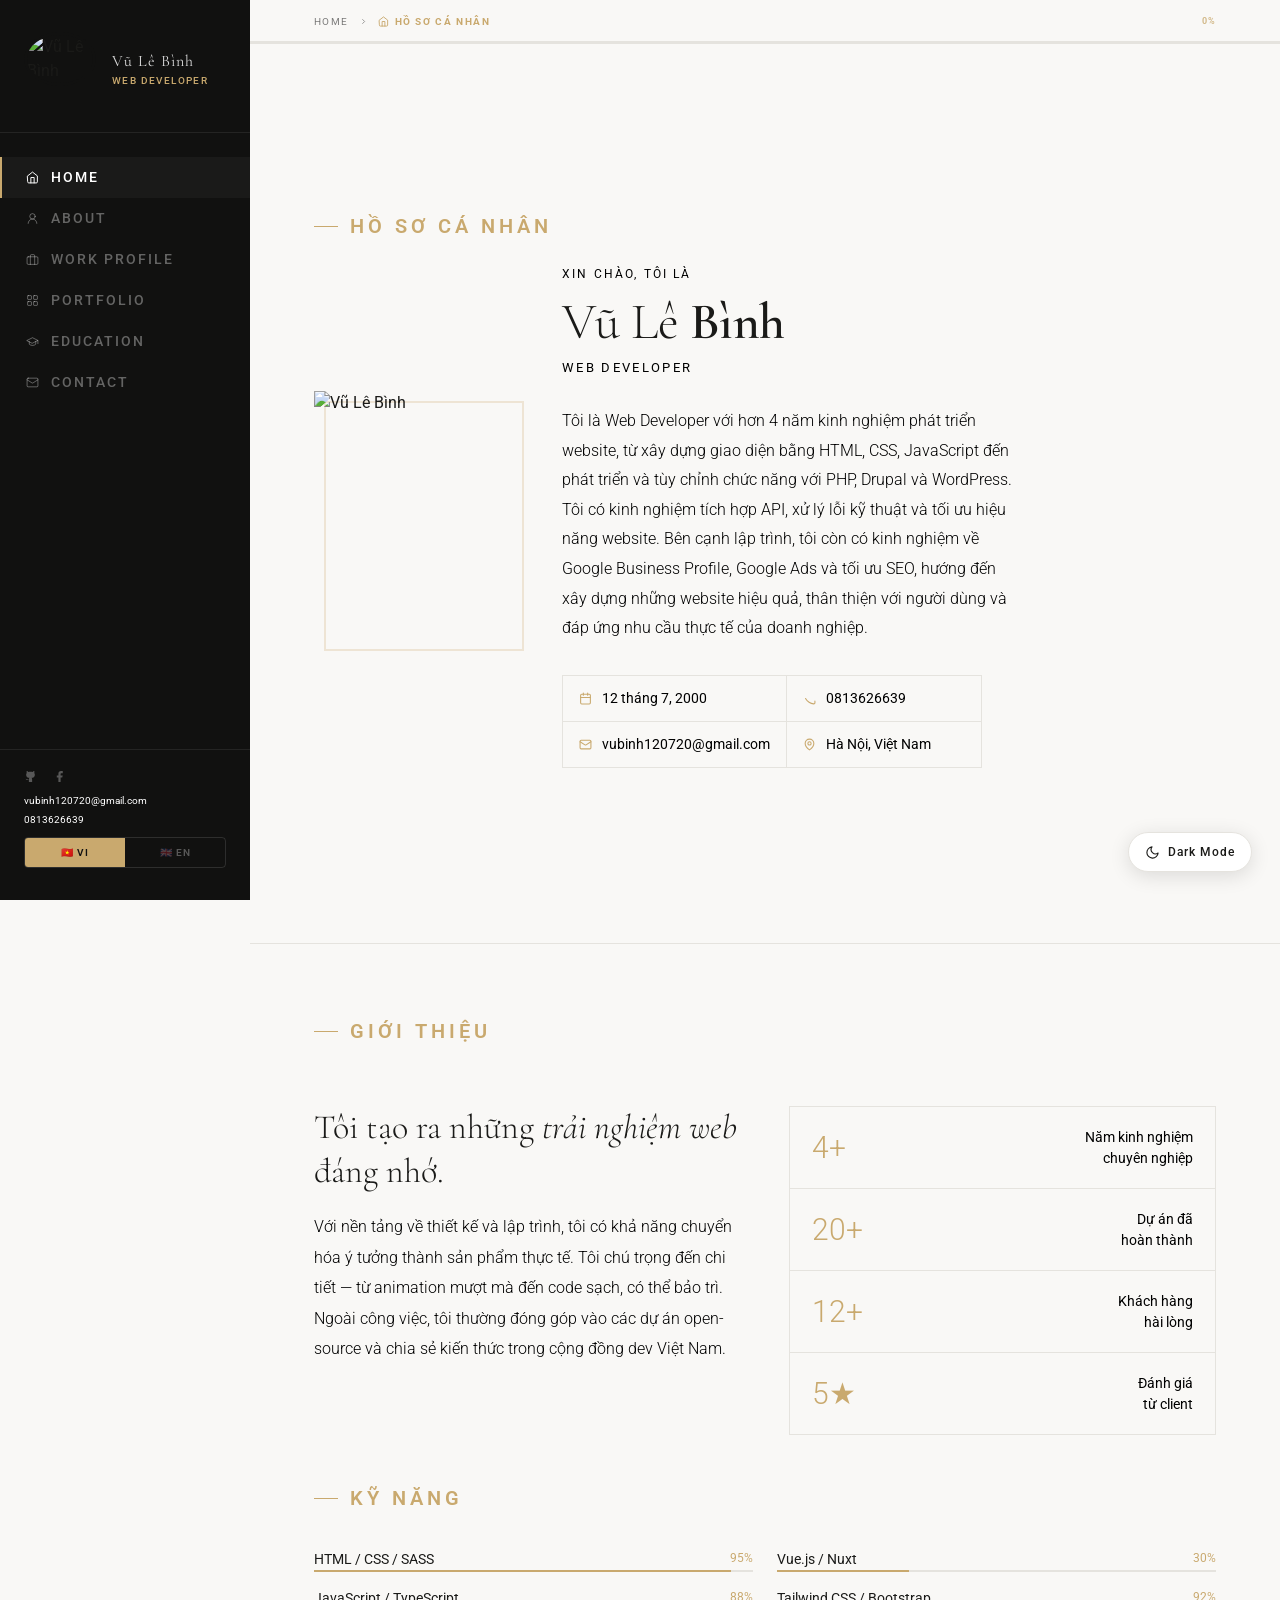
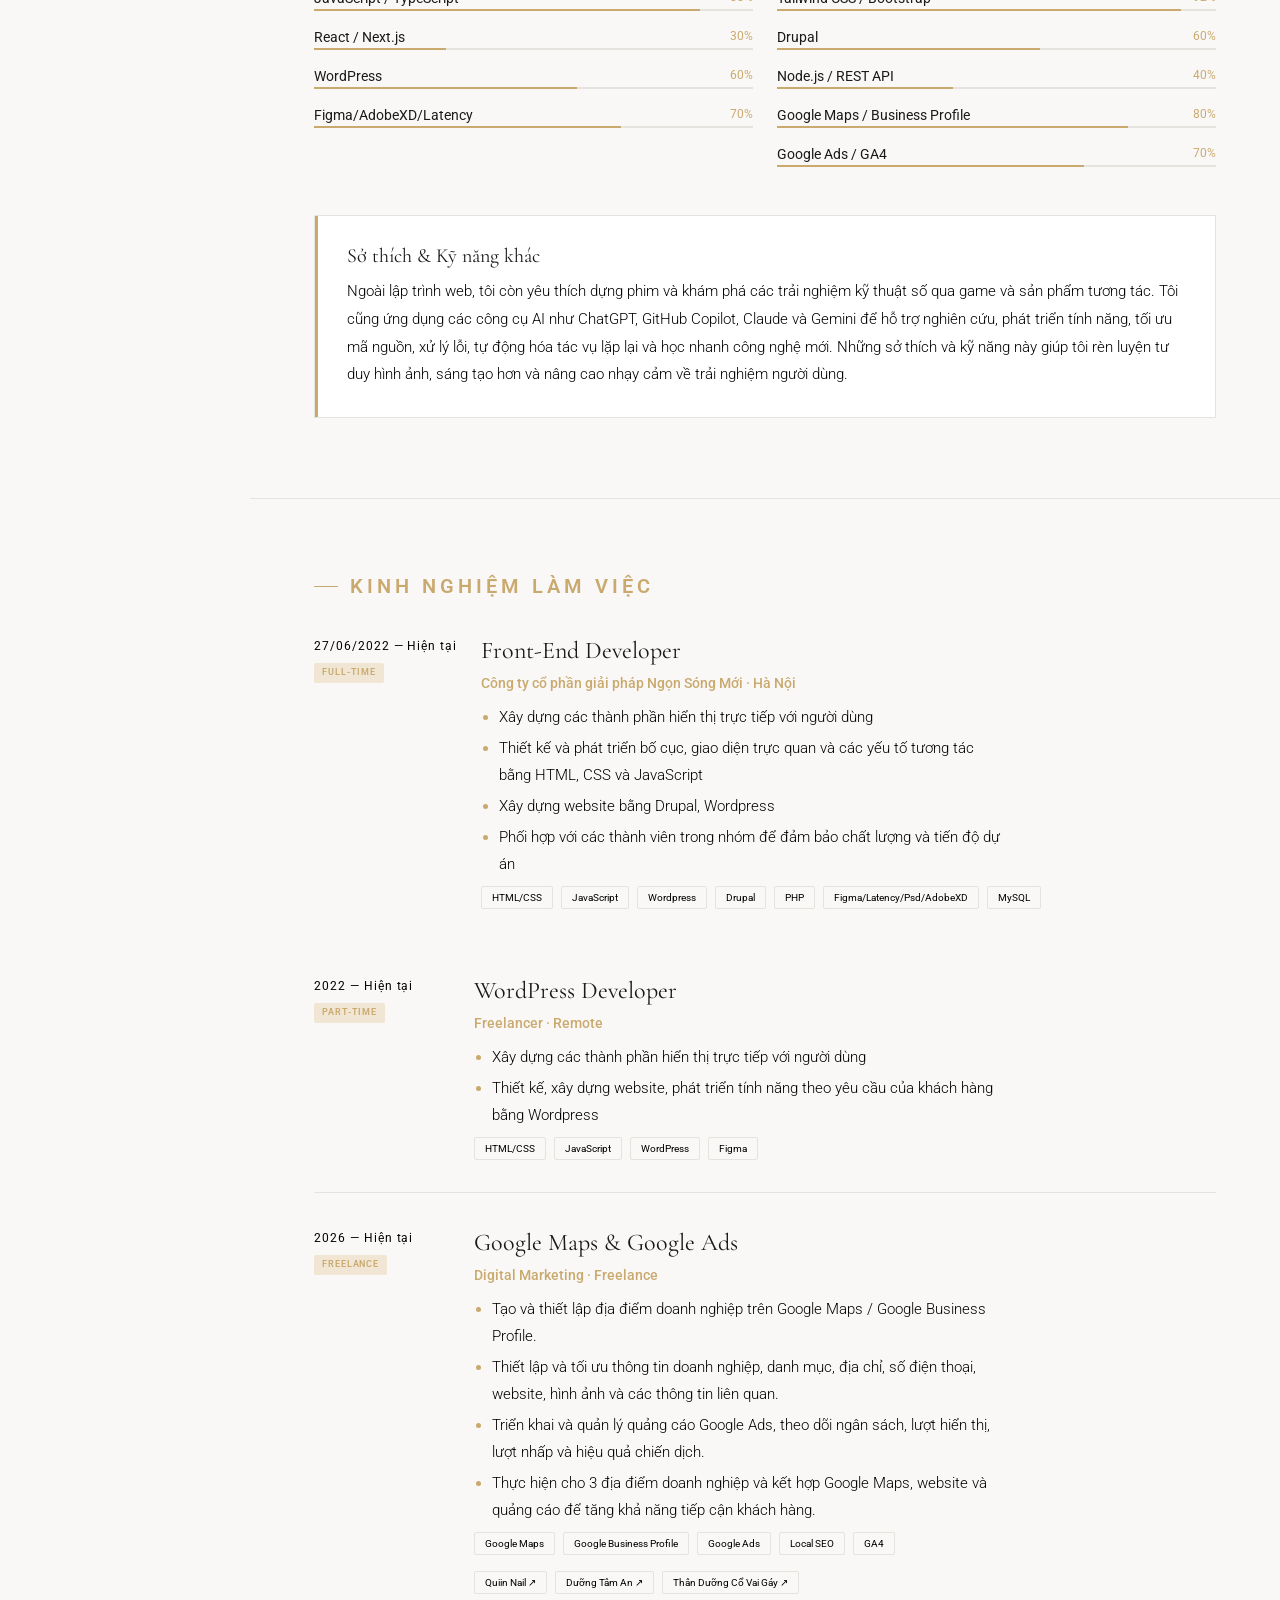
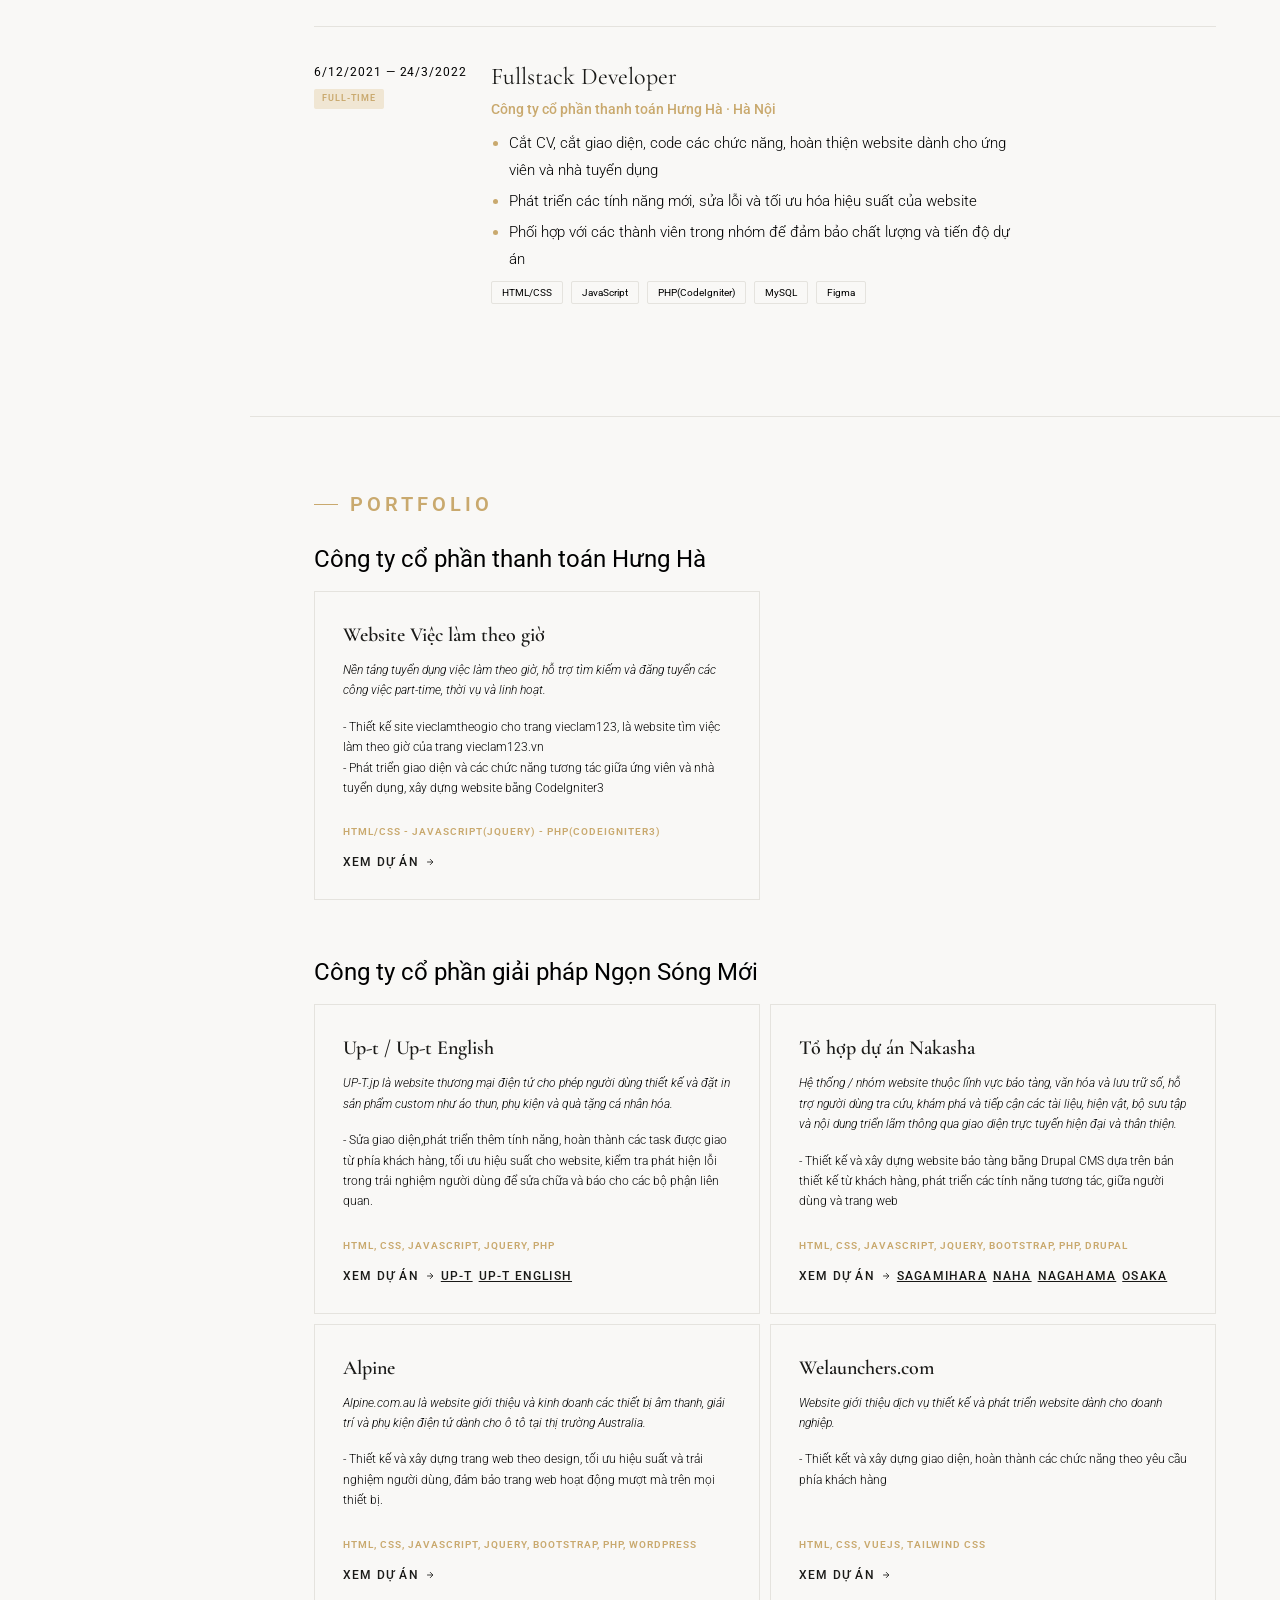
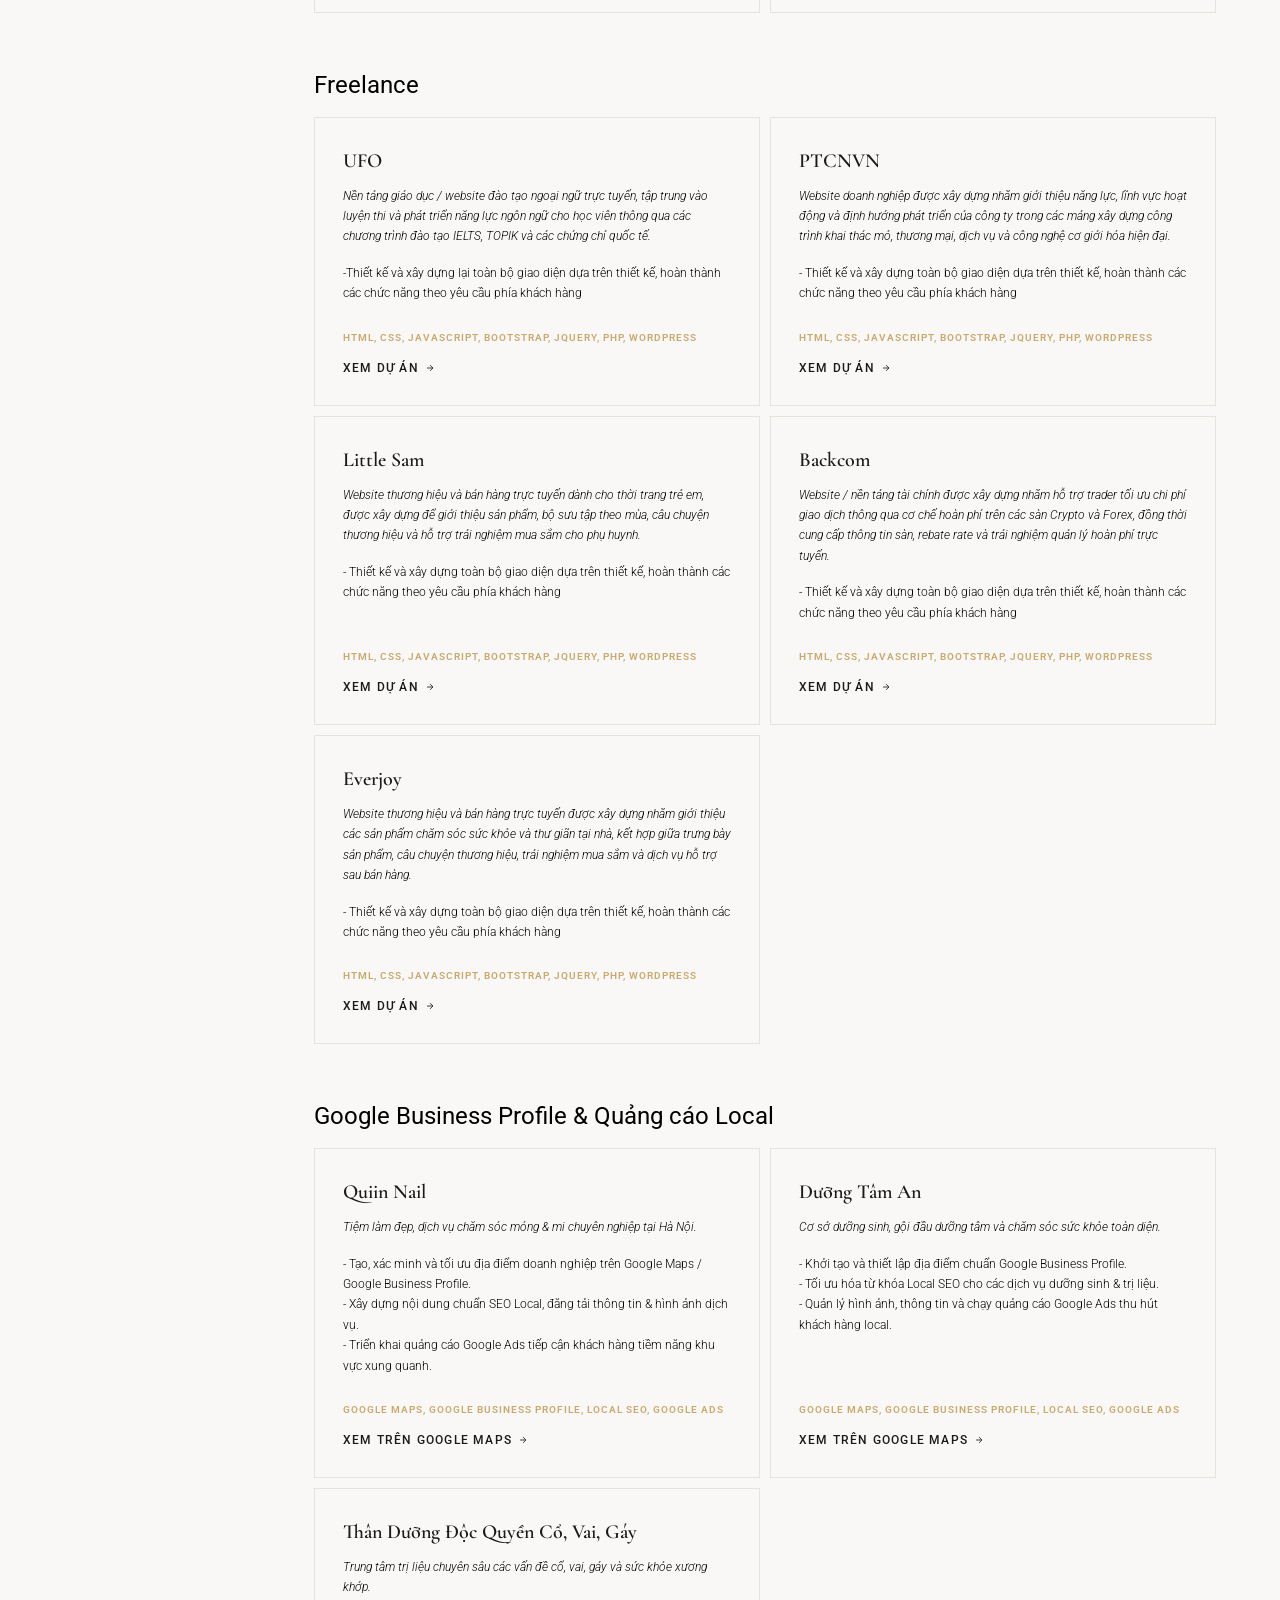
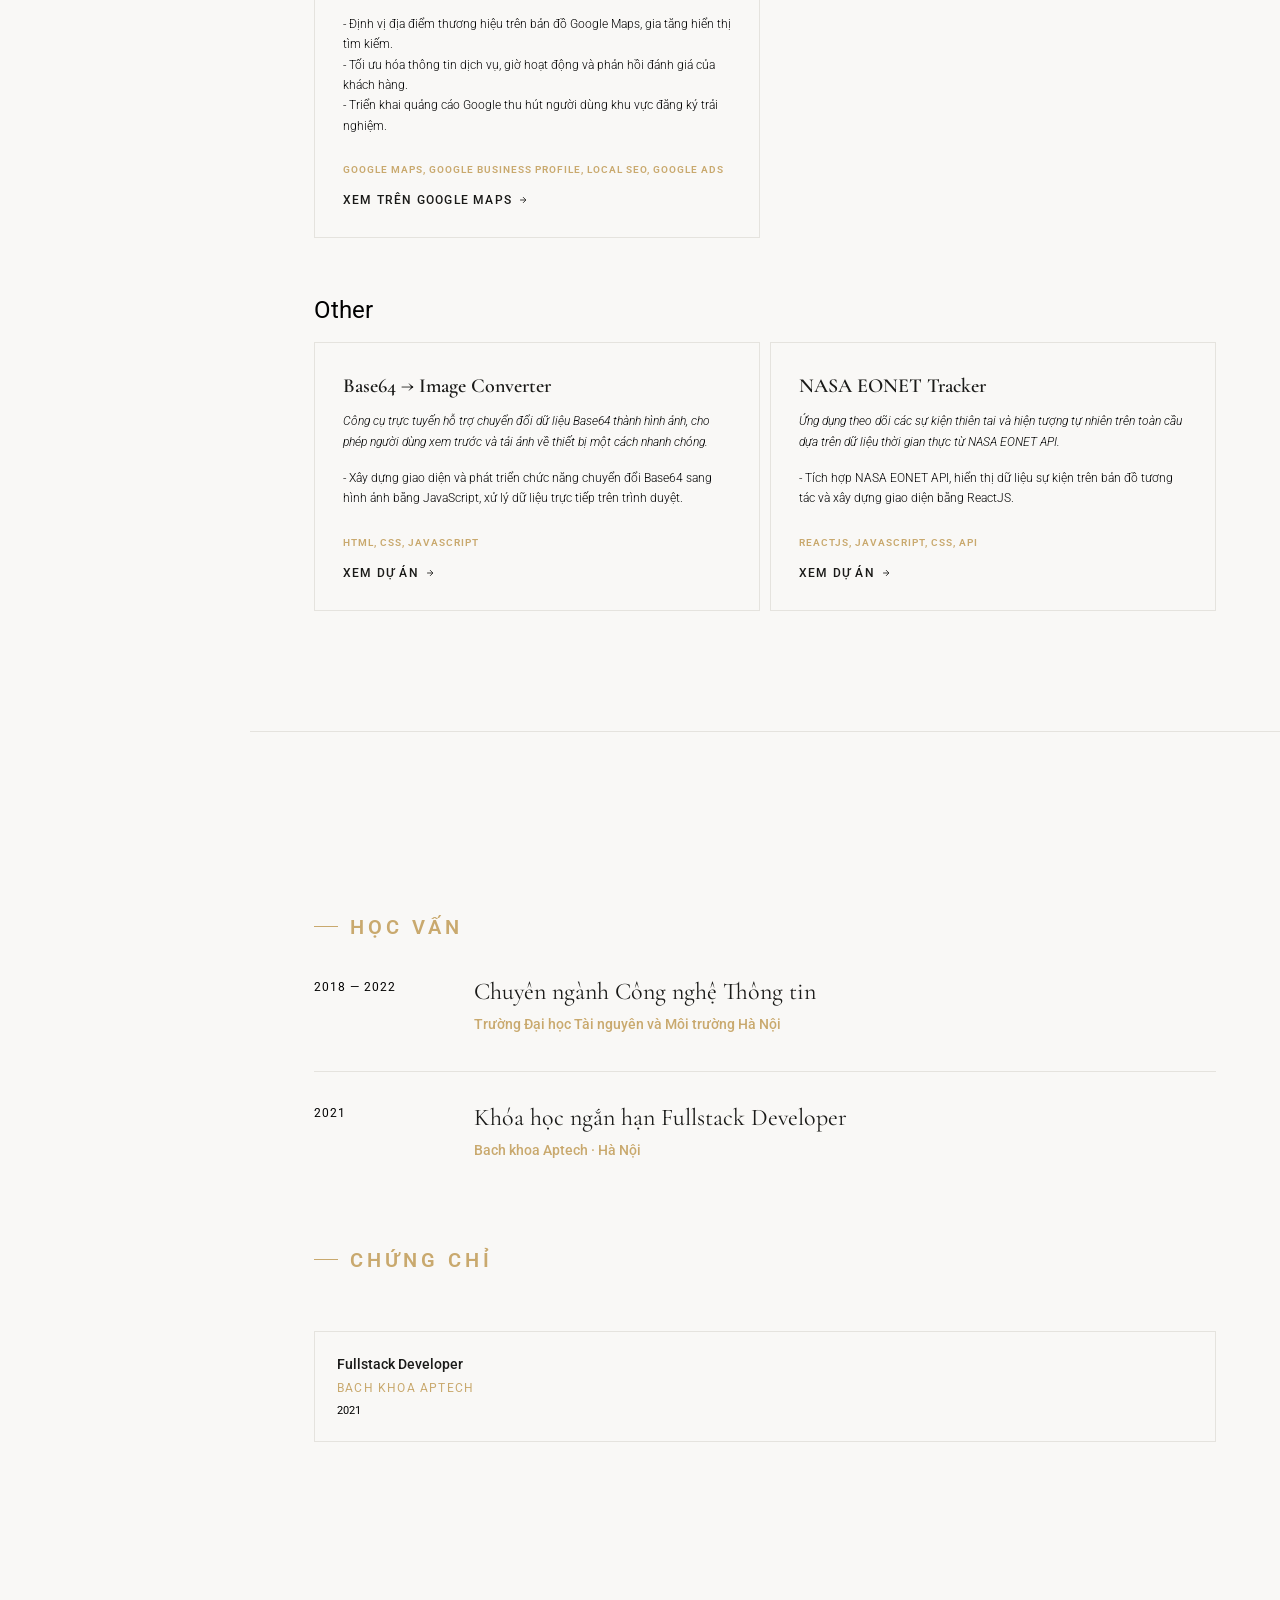
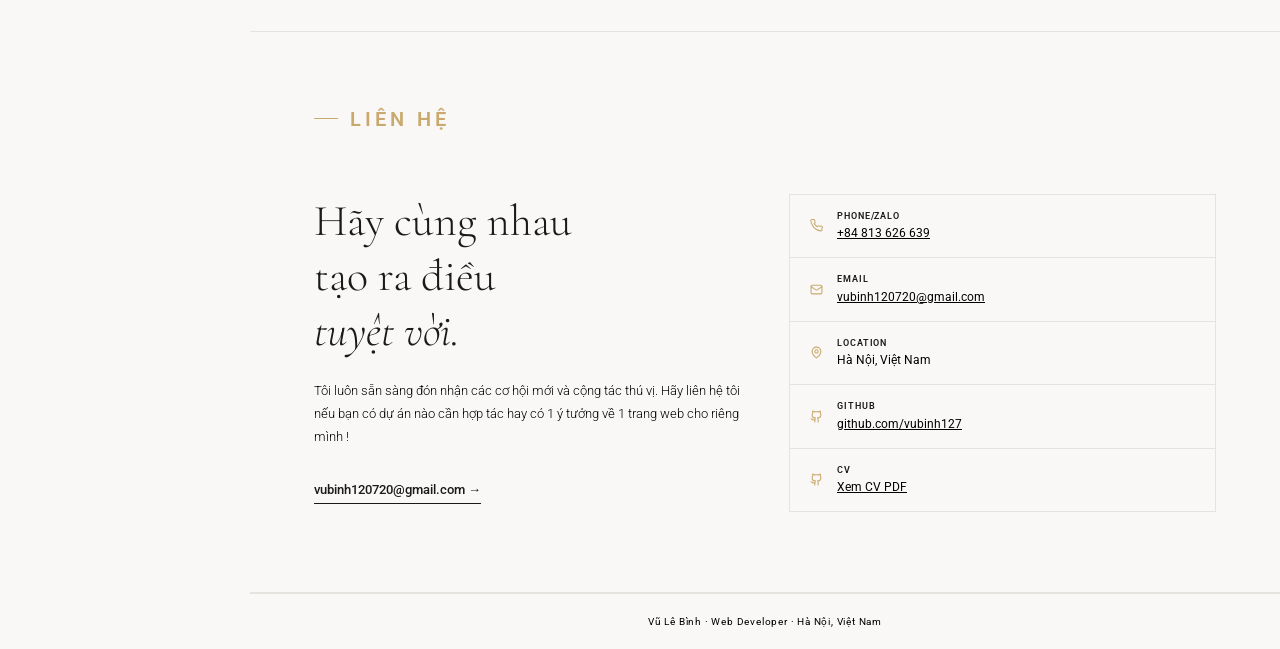
==== index.html @ 434ecaf8 "Update portfolio content and CV" ====
﻿<!DOCTYPE html>
<html lang="vi">

<head>
    <meta charset="UTF-8">
    <meta name="viewport" content="width=device-width, initial-scale=1.0">
    <title>Vũ Lê Bình · Web Developer</title>

    <!-- ── SEO Meta Tags ── -->
    <meta name="description"
        content="I am a Web Developer with over 4 years of experience building beautiful, high-performance, and user-friendly web interfaces. I believe I can bring your designs to life.">
    <meta name="keywords"
        content="Vũ Lê Bình, vubinh127, Web Developer, HTML, CSS, JavaScript, React, CV, Portfolio, SEO Website">
    <meta name="author" content="Vũ Lê Bình">
    <meta name="robots" content="index, follow">
    <link rel="canonical" href="https://vubinh.id.vn/">

    <!-- ── Open Graph (Facebook, Zalo, LinkedIn...) ── -->
    <meta property="og:type" content="website">
    <meta property="og:url" content="https://vubinh.id.vn/">
    <meta property="og:title" content="Vũ Lê Bình · Web Developer">
    <meta property="og:description"
          content="I am a Web Developer with over 4 years of experience in web development, including frontend development, PHP, Drupal, and WordPress. Experienced in API integration, website performance optimization, SEO, and digital marketing.">
    <meta property="og:image" content="https://avatars.githubusercontent.com/vubinh127">
    <meta property="og:image:width" content="800">
    <meta property="og:image:height" content="800">
    <meta property="og:image:alt" content="Vũ Lê Bình – Web Developer">
    <meta property="og:locale" content="vi_VN">
    <meta property="og:site_name" content="Vũ Lê Bình – Web Developer">

    <!-- ── Twitter Card ── -->
    <meta name="twitter:card" content="summary">
    <meta name="twitter:title" content=" Vũ Lê Bình · Web Developer">
    <meta name="twitter:description"
        content="I am a Web developer with over 4 years of experience building beautiful, high-performance, and user-friendly web interfaces. I believe I can bring your designs to life.">
    <meta name="twitter:image" content="https://avatars.githubusercontent.com/vubinh127">
    <meta name="twitter:image:alt" content="Vũ Lê Bình – Web Developer">
    <meta name="twitter:site" content="@vubinh127">

    <!-- Google tag (gtag.js) -->
    <script async src="https://www.googletagmanager.com/gtag/js?id=G-Q7Q3TVV1NP"></script>
    <script>
        window.dataLayer = window.dataLayer || [];
        function gtag() { dataLayer.push(arguments); }
        gtag('js', new Date());

        gtag('config', 'G-Q7Q3TVV1NP');
    </script>

    <!-- ── JSON-LD Structured Data (Google Search Name + Logo) ── -->
    <script type="application/ld+json">
    {
      "@context": "https://schema.org",
      "@type": "WebSite",
      "name": "Vũ Lê Bình",
      "alternateName": "Vũ Lê Bình – Web Developer",
      "url": "https://vubinh.id.vn/",
      "description": "Portfolio cá nhân của Vũ Lê Bình – Web Developer với 4+ năm kinh nghiệm.",
      "publisher": {
        "@type": "Person",
        "name": "Vũ Lê Bình",
        "url": "https://vubinh.id.vn/",
        "image": {
          "@type": "ImageObject",
          "url": "https://avatars.githubusercontent.com/vubinh127",
          "width": 400,
          "height": 400
        },
        "sameAs": [
          "https://github.com/vubinh127",
          "https://www.linkedin.com/in/vubinh127"
        ],
        "jobTitle": "Web Developer",
        "knowsAbout": ["HTML", "CSS", "JavaScript", "React", "Vue.js", "Web Development"]
      },
      "image": {
        "@type": "ImageObject",
        "url": "https://avatars.githubusercontent.com/vubinh127",
        "width": 400,
        "height": 400
      }
    }
    </script>

    <!-- ── Favicon (Google yêu cầu ≥48×48) ── -->
    <link rel="icon" type="image/png" sizes="96x96" href="https://avatars.githubusercontent.com/vubinh127">
    <link rel="icon" type="image/png" sizes="48x48" href="https://avatars.githubusercontent.com/vubinh127">
    <link rel="icon" type="image/png" sizes="32x32" href="https://avatars.githubusercontent.com/vubinh127">
    <link rel="icon" type="image/png" sizes="16x16" href="https://avatars.githubusercontent.com/vubinh127">
    <link rel="apple-touch-icon" sizes="180x180" href="https://avatars.githubusercontent.com/vubinh127">
    <link rel="shortcut icon" href="https://avatars.githubusercontent.com/vubinh127">
    <meta name="application-name" content="Vũ Lê Bình">


    <link rel="preconnect" href="https://fonts.googleapis.com">
    <link rel="preconnect" href="https://fonts.gstatic.com" crossorigin>
    <link
        href="https://fonts.googleapis.com/css2?family=Cormorant+Garamond:ital,wght@0,300;0,400;0,600;1,300&family=Roboto:wght@300;400;500&display=swap"
        rel="stylesheet">
    <!-- Bootstrap 5 -->
    <link href="https://cdnjs.cloudflare.com/ajax/libs/bootstrap/5.3.3/css/bootstrap.min.css" rel="stylesheet">
    <script src="https://cdnjs.cloudflare.com/ajax/libs/html2pdf.js/0.10.1/html2pdf.bundle.min.js"></script>
    <script src="https://cdnjs.cloudflare.com/ajax/libs/jquery/3.7.1/jquery.min.js"></script>

    <style>
        :root {
            --bg: #f9f8f6;
            --sidebar-bg: #111110;
            --sidebar-w: 250px;
            --text: #1a1a18;
            --black: #000;
            --accent: #c9a96e;
            --accent-light: #f0e6d3;
            --border: #e5e3de;
            --white: #ffffff;
        }

        body.dark {
            --bg: #151514;
            --sidebar-bg: #0a0a09;
            --text: #e8e6e1;
            --black: #c8c5be;
            --accent: #d4b07a;
            --accent-light: #272318;
            --border: #2c2b29;
            --white: #1e1d1b;
        }

        html {
            scroll-behavior: smooth;
            overflow-x: clip;
        }

        body {
            font-family: 'Roboto', sans-serif;
            background: var(--bg);
            color: var(--text);
            overflow-x: clip;
        }

        * {
            box-sizing: border-box;
        }

        /* ── SIDEBAR ── */
        .sidebar {
            position: fixed;
            top: 0;
            left: 0;
            width: var(--sidebar-w);
            height: 100vh;
            background: var(--sidebar-bg);
            display: flex;
            flex-direction: column;
            padding: 32px 0;
            z-index: 100;
            overflow-y: auto;
        }

        .sidebar-avatar {
            padding: 0 24px 28px;
            border-bottom: 1px solid rgba(255, 255, 255, 0.08);
        }

        .sidebar nav {
            display: flex;
            flex-direction: column;
            flex-grow: 1;
        }

        .avatar-ring {
            width: 72px;
            height: 72px;
            flex-shrink: 0;
        }

        .avatar-ring img {
            width: 100%;
            height: 100%;
            border-radius: 50%;
            object-fit: cover;
            border: 3px solid var(--sidebar-bg);
        }

        .sidebar-name {
            font-family: 'Cormorant Garamond', serif;
            font-size: 16px;
            color: rgba(255, 255, 255, 0.85);
            letter-spacing: 0.06em;
        }

        .sidebar-role {
            font-size: 10px;
            color: var(--accent);
            letter-spacing: 0.14em;
            text-transform: uppercase;
            font-weight: 500;
        }

        nav {
            flex: 1;
            padding: 24px 0;
        }

        nav a {
            display: flex;
            align-items: center;
            gap: 12px;
            padding: 10px 24px;
            text-decoration: none;
            font-size: 11px;
            letter-spacing: 0.14em;
            text-transform: uppercase;
            color: rgba(255, 255, 255, 0.35);
            font-weight: 500;
            transition: all 0.2s;
            border-left: 2px solid transparent;
            font-size: 14px;
        }

        nav a:hover,
        nav a.active {
            color: #fff;
            border-left-color: var(--accent);
            background: rgba(255, 255, 255, 0.04);
        }

        nav a svg {
            width: 13px;
            height: 13px;
            flex-shrink: 0;
        }

        .sidebar-footer {
            padding: 20px 24px 0;
            border-top: 1px solid rgba(255, 255, 255, 0.08);
        }

        .social-row a {
            color: rgba(255, 255, 255, 0.3);
            transition: color 0.2s;
            text-decoration: none;
        }

        .social-row a:hover {
            color: var(--accent);
        }

        .social-row svg {
            width: 13px;
            height: 13px;
            display: block;
        }

        .sidebar-contact {
            font-size: 10px;
            color: white;
            line-height: 1.9;
        }

        .sidebar-contact a {
            color: white;
        }

        .btn-lang {
            display: flex;
            border: 1px solid rgba(255, 255, 255, 0.12);
            border-radius: 4px;
            overflow: hidden;
        }

        .btn-lang span {
            flex: 1;
            text-align: center;
            padding: 7px 0;
            cursor: pointer;
            font-size: 10px;
            font-weight: 600;
            letter-spacing: 0.1em;
            text-transform: uppercase;
            color: rgba(255, 255, 255, 0.3);
            transition: all 0.2s;
            user-select: none;
        }

        .btn-lang span.lang-active {
            background: var(--accent);
            color: #111;
        }

        .btn-lang span:not(.lang-active):hover {
            background: rgba(255, 255, 255, 0.06);
            color: rgba(255, 255, 255, 0.7);
        }

        /* ── MAIN ── */
        .main {
            margin-left: var(--sidebar-w);
            min-height: 100vh;
        }

        .breadcrumb-bar {
            position: sticky;
            top: 0;
            background: rgba(249, 248, 246, 0.92);
            backdrop-filter: blur(14px);
            -webkit-backdrop-filter: blur(14px);
            border-bottom: 1px solid var(--border);
            padding: 0 64px;
            display: flex;
            align-items: center;
            justify-content: space-between;
            gap: 12px;
            z-index: 10;
            height: 44px;
        }

        body.dark .breadcrumb-bar {
            background: rgba(21, 21, 20, 0.92);
        }

        .breadcrumb-left {
            display: flex;
            align-items: center;
            gap: 10px;
            font-size: 10px;
            letter-spacing: 0.14em;
            text-transform: uppercase;
            color: var(--black);
        }

        .breadcrumb-left svg {
            width: 9px;
            height: 9px;
            opacity: 0.5;
        }

        .breadcrumb-left .bc-home {
            opacity: 0.5;
        }

        .breadcrumb-left .bc-current {
            color: var(--accent);
            font-weight: 700;
            letter-spacing: 0.16em;
            display: flex;
            align-items: center;
            gap: 6px;
        }

        .breadcrumb-left .bc-current svg {
            width: 11px;
            height: 11px;
            opacity: 1;
            color: var(--accent);
        }

        /* Scroll progress bar */
        .bc-progress-wrap {
            position: absolute;
            bottom: 0;
            left: 0;
            width: 100%;
            height: 2px;
            background: var(--border);
        }

        .bc-progress-fill {
            height: 100%;
            width: 0%;
            background: var(--accent);
            transition: width 0.1s linear;
        }

        /* Scroll percent badge */
        .bc-scroll-pct {
            font-size: 9px;
            letter-spacing: 0.1em;
            color: var(--accent);
            font-weight: 700;
            opacity: 0.8;
            min-width: 30px;
            text-align: right;
        }

        section {
            padding: 72px 64px 80px;
            border-bottom: 1px solid var(--border);
            min-height: 100vh;
            display: flex;
            flex-direction: column;
            justify-content: center;
        }

        section:last-child {
            border-bottom: none;
        }

        .section-label {
            font-size: 20px;
            letter-spacing: 0.2em;
            text-transform: uppercase;
            color: var(--accent);
            font-weight: 600;
            margin-bottom: 8px;
            display: flex;
            align-items: center;
            gap: 12px;
        }

        .section-label::before {
            content: '';
            width: 24px;
            height: 1px;
            background: var(--accent);
        }

        /* ── HOME — avatar LEFT ── */
        .home-avatar-frame {
            width: 200px;
            height: 250px;
            position: relative;
            flex-shrink: 0;
        }

        .home-avatar-frame::after {
            content: '';
            position: absolute;
            bottom: -10px;
            right: -10px;
            width: 100%;
            height: 100%;
            border: 2px solid var(--accent);
            opacity: 0.25;
            pointer-events: none;
        }

        .home-avatar-frame img {
            width: 100%;
            height: 100%;
            object-fit: cover;
            display: block;
            position: relative;
            z-index: 1;
        }

        #home .greeting {
            font-size: 12px;
            letter-spacing: 0.18em;
            text-transform: uppercase;
            color: var(--black);
            margin-bottom: 14px;
        }

        #home .name {
            font-family: 'Cormorant Garamond', serif;
            font-size: clamp(40px, 4vw, 66px);
            font-weight: 300;
            line-height: 1.0;
            letter-spacing: -0.01em;
            color: var(--text);
            margin-bottom: 10px;
        }

        #home .name strong {
            font-weight: 600;
        }

        #home .role {
            font-size: 13px;
            letter-spacing: 0.18em;
            text-transform: uppercase;
            color: var(--black);
            margin-bottom: 28px;
        }

        #home .bio {
            font-size: 16px;
            color: var(--black);
            line-height: 1.85;
            max-width: 460px;
            font-weight: 300;
            margin-bottom: 32px;
        }

        .info-grid {
            display: grid;
            grid-template-columns: repeat(2, 1fr);
            max-width: 420px;
            border: 1px solid var(--border);
        }

        .info-item {
            display: flex;
            align-items: center;
            gap: 10px;
            padding: 12px 16px;
            border-right: 1px solid var(--border);
            border-bottom: 1px solid var(--border);
            font-size: 14px;
            color: var(--black);
            transition: background 0.2s;
        }

        .info-item:hover {
            background: var(--accent-light);
        }

        .info-item:nth-child(2n) {
            border-right: none;
        }

        .info-item:nth-last-child(-n+2) {
            border-bottom: none;
        }

        .info-item svg {
            width: 13px;
            height: 13px;
            color: var(--accent);
            flex-shrink: 0;
        }

        .info-item a {
            color: var(--black);
        }

        /* ── ABOUT ── */
        .about-title {
            font-family: 'Cormorant Garamond', serif;
            font-size: 34px;
            font-weight: 300;
            line-height: 1.3;
            margin-bottom: 18px;
        }

        .about-text {
            font-size: 16px;
            color: var(--black);
            line-height: 1.9;
            font-weight: 300;
        }

        .about-extra {
            margin-top: 48px;
            padding: 28px 32px;
            border: 1px solid var(--border);
            background: var(--white);
            position: relative;
            overflow: hidden;
        }

        .about-extra::before {
            content: '';
            position: absolute;
            top: 0;
            left: 0;
            width: 3px;
            height: 100%;
            background: var(--accent);
        }

        .about-extra h3 {
            font-family: 'Cormorant Garamond', serif;
            font-size: 20px;
            font-weight: 400;
            margin-bottom: 10px;
            color: var(--text);
        }

        .about-extra p {
            font-size: 15px;
            color: var(--black);
            line-height: 1.85;
            font-weight: 300;
            margin: 0;
        }

        .stat-list {
            display: flex;
            flex-direction: column;
            border: 1px solid var(--border);
        }

        .stat-item {
            display: flex;
            justify-content: space-between;
            align-items: center;
            padding: 18px 22px;
            border-bottom: 1px solid var(--border);
            transition: background 0.2s;
        }

        .stat-item:last-child {
            border-bottom: none;
        }

        .stat-item:hover {
            background: var(--accent-light);
        }

        .stat-num {
            font-size: 30px;
            font-weight: 300;
            color: var(--accent);
        }

        .stat-label {
            font-size: 14px;
            color: var(--black);
            text-align: right;
            line-height: 1.5;
        }

        .skill-head {
            display: flex;
            justify-content: space-between;
            font-size: 14px;
            color: var(--text);
        }

        .skill-pct {
            color: var(--accent);
            font-size: 12px;
        }

        .skill-bar {
            height: 2px;
            background: var(--border);
            position: relative;
            overflow: hidden;
        }

        .skill-fill {
            position: absolute;
            top: 0;
            left: 0;
            height: 100%;
            background: var(--accent);
            width: 0;
            transition: width 1.2s cubic-bezier(0.4, 0, 0.2, 1);
        }

        /* ── WORK ── */
        .job {
            padding: 32px 0;
            border-bottom: 1px solid var(--border);
        }

        .job:first-child {
            padding-top: 0;
        }

        .job:last-child {
            border-bottom: none;
        }

        .job-date {
            font-size: 12px;
            color: var(--black);
            letter-spacing: 0.08em;
            padding-top: 4px;
        }

        .job-badge {
            display: inline-block;
            background: var(--accent-light);
            color: var(--accent);
            font-size: 9px;
            letter-spacing: 0.1em;
            text-transform: uppercase;
            padding: 3px 8px;
            border-radius: 2px;
            margin-top: 8px;
            font-weight: 600;
        }

        .job-title {
            font-family: 'Cormorant Garamond', serif;
            font-size: 24px;
            font-weight: 400;
            margin-bottom: 4px;
        }

        .job-company {
            font-size: 14px;
            color: var(--accent);
            margin-bottom: 10px;
            font-weight: 500;
        }

        .job-desc {
            font-size: 16px;
            color: var(--black);
            line-height: 1.8;
            font-weight: 300;
            max-width: 520px;
        }

        .job-desc-list {
            font-size: 15px;
            color: var(--black);
            line-height: 1.8;
            font-weight: 300;
            max-width: 520px;
            padding-left: 18px;
            margin: 0;
            display: flex;
            flex-direction: column;
            gap: 4px;
        }

        .job-desc-list li::marker {
            color: var(--accent);
        }

        .job-tag {
            font-size: 10px;
            padding: 3px 10px;
            border: 1px solid var(--border);
            color: var(--black);
            border-radius: 2px;
        }

        /* ── PORTFOLIO ── */
        .proj-grid {
            display: grid;
            grid-template-columns: repeat(2, 1fr);
            gap: 10px;
            margin: 20px 0 40px;
        }

        .proj-card {
            background: var(--bg);
            padding: 28px;
            display: flex;
            flex-direction: column;
            gap: 10px;
            transition: background 0.2s;
            border: 1px solid var(--border);
        }

        .proj-card:hover {
            background: var(--white);
        }

        .proj-company {
            font-size: 24px;
            font-weight: 400;
            color: var(--black);
            line-height: 1;
            margin-top: 20px;
        }

        .proj-title {
            font-family: 'Cormorant Garamond', serif;
            font-size: 20px;
            font-weight: 600;
        }

        .proj-desc {
            font-size: 12px;
            color: var(--black);
            line-height: 1.7;
            font-weight: 300;
            flex: 1;
        }

        .proj-desc .desc {
            font-style: italic;
        }

        .proj-stack {
            font-size: 10px;
            letter-spacing: 0.1em;
            color: var(--accent);
            text-transform: uppercase;
            font-weight: 600;
        }

        .proj-link {
            display: inline-flex;
            align-items: center;
            gap: 6px;
            font-size: 12px;
            letter-spacing: 0.1em;
            text-transform: uppercase;
            color: var(--text);
            text-decoration: none;
            font-weight: 500;
            margin-top: 4px;
            transition: color 0.2s;
        }

        .proj-link a {
            color: var(--text);
        }

        .proj-link:hover {
            color: var(--accent);
        }

        .proj-link svg {
            width: 10px;
            height: 10px;
        }

        /* ── EDUCATION ── */
        .edu-item {
            padding: 28px 0;
            border-bottom: 1px solid var(--border);
        }

        .edu-item:first-child {
            padding-top: 0;
        }

        .edu-item:last-child {
            border-bottom: none;
        }

        .edu-year {
            font-size: 12px;
            color: var(--black);
            letter-spacing: 0.08em;
            padding-top: 4px;
        }

        .edu-degree {
            font-family: 'Cormorant Garamond', serif;
            font-size: 24px;
            font-weight: 400;
            margin-bottom: 4px;
        }

        .edu-school {
            font-size: 14px;
            color: var(--accent);
            margin-bottom: 8px;
            font-weight: 500;
        }

        .edu-note {
            font-size: 14px;
            color: var(--black);
            line-height: 1.7;
            font-weight: 300;
        }

        .cert-grid {
            display: grid;
            grid-template-columns: repeat(3, 1fr);
            gap: 1px;
            border: 1px solid var(--border);
            margin-top: 48px;
        }

        .cert-card {
            background: var(--bg);
            padding: 22px;
            transition: background 0.2s;
        }

        .cert-card:hover {
            background: var(--white);
        }

        .cert-name {
            font-size: 14px;
            font-weight: 500;
            margin-bottom: 4px;
        }

        .cert-org {
            font-size: 12px;
            color: var(--accent);
            letter-spacing: 0.1em;
            text-transform: uppercase;
            margin-bottom: 6px;
        }

        .cert-year {
            font-size: 11px;
            color: var(--black);
        }

        /* ── CONTACT ── */
        #contact {
            min-height: auto;
            padding-bottom: 80px;
        }

        .contact-big {
            font-family: 'Cormorant Garamond', serif;
            font-size: clamp(30px, 3.5vw, 44px);
            font-weight: 300;
            line-height: 1.25;
            margin-bottom: 20px;
        }

        .contact-sub {
            font-size: 13px;
            color: var(--black);
            line-height: 1.8;
            font-weight: 300;
            margin-bottom: 28px;
        }

        .contact-email {
            display: inline-flex;
            align-items: center;
            gap: 8px;
            font-size: 13px;
            color: var(--text);
            text-decoration: none;
            font-weight: 500;
            border-bottom: 1px solid var(--text);
            padding-bottom: 4px;
            transition: color 0.2s, border-color 0.2s;
        }

        .contact-email:hover {
            color: var(--accent);
            border-color: var(--accent);
        }

        .contact-list {
            display: flex;
            flex-direction: column;
            border: 1px solid var(--border);
        }

        .contact-row {
            display: flex;
            align-items: center;
            gap: 14px;
            padding: 15px 20px;
            border-bottom: 1px solid var(--border);
            font-size: 12px;
            color: var(--black);
            transition: background 0.2s;
        }

        .contact-row a {
            color: var(--black);
            text-decoration: underline;
        }

        .contact-row:last-child {
            border-bottom: none;
        }

        .contact-row:hover {
            background: var(--accent-light);
            color: var(--text);
        }

        .contact-row svg {
            width: 13px;
            height: 13px;
            color: var(--accent);
            flex-shrink: 0;
        }

        .contact-row strong {
            display: block;
            font-size: 9px;
            letter-spacing: 0.1em;
            text-transform: uppercase;
            color: var(--text);
            margin-bottom: 1px;
            font-weight: 600;
        }

        .page-footer {
            text-align: center;
            padding: 20px;
            font-size: 10px;
            color: var(--black);
            letter-spacing: 0.08em;
            border-top: 1px solid var(--border);
        }

        /* Reveal animation */
        .reveal {
            opacity: 0;
            transform: translateY(16px);
            transition: opacity 0.6s ease, transform 0.6s ease;
        }

        .reveal.visible {
            opacity: 1;
            transform: none;
        }

        @media (max-width: 1024px) {
            .proj-grid {
                grid-template-columns: 1fr;
            }

        }

        @media (max-width: 991px) {
            :root {
                --sidebar-w: 100%;
            }

            .sidebar {
                position: fixed;
                top: 0;
                left: 0;
                width: 100%;
                height: 52px;
                flex-direction: row;
                align-items: center;
                justify-content: space-between;
                padding: 0 16px;
                overflow: visible;
                z-index: 1000;
                background: var(--sidebar-bg);
                border-bottom: 1px solid rgba(255, 255, 255, 0.08);
            }

            .sidebar-avatar {
                border: none;
                padding: 0;
            }

            .avatar-ring {
                width: 34px;
                height: 34px;
            }

            .sidebar-name {
                display: block;
                font-size: 14px;
                color: #fff;
            }

            .sidebar-role {
                display: none;
            }

            .sidebar-menu-wrapper {
                position: fixed;
                top: 0;
                right: 0;
                width: 280px;
                max-width: 85vw;
                height: 100vh;
                background: var(--sidebar-bg);
                z-index: 1001;
                display: flex;
                flex-direction: column;
                padding: 60px 20px 30px;
                transform: translateX(100%);
                transition: transform 0.3s cubic-bezier(0.4, 0, 0.2, 1);
                box-shadow: -5px 0 25px rgba(0, 0, 0, 0.5);
                overflow-y: auto;
                border-left: 1px solid rgba(255, 255, 255, 0.1);
            }

            body.menu-open .sidebar-menu-wrapper {
                transform: translateX(0);
            }

            .sidebar nav {
                display: flex;
                flex-direction: column;
                padding: 0;
                background: transparent;
                border: none;
                width: 100%;
            }

            .sidebar nav a {
                padding: 12px 14px;
                font-size: 13px;
                border-radius: 6px;
            }

            .sidebar-footer {
                display: flex !important;
                flex-direction: column;
                gap: 14px;
                margin-top: auto;
                padding: 20px 0 0;
                border-top: 1px solid rgba(255, 255, 255, 0.1);
            }

            #sidebar-overlay {
                position: fixed;
                top: 0;
                left: 0;
                width: 100vw;
                height: 100vh;
                background: rgba(0, 0, 0, 0.6);
                backdrop-filter: blur(4px);
                -webkit-backdrop-filter: blur(4px);
                z-index: 1000;
                opacity: 0;
                pointer-events: none;
                transition: opacity 0.3s ease;
                touch-action: none;
            }

            body.menu-open #sidebar-overlay {
                opacity: 1;
                pointer-events: auto;
            }

            body.menu-open {
                overflow: hidden;
            }

            #menu-toggle {
                background: none;
                border: none;
                color: white;
                font-size: 22px;
                padding: 6px 10px;
                cursor: pointer;
                z-index: 1002;
                line-height: 1;
            }

            .main {
                margin-left: 0;
                margin-top: 52px;
            }

            .breadcrumb-bar {
                position: sticky;
                top: 52px;
                padding: 0 16px;
                z-index: 99;
                height: 40px;
            }

            section {
                padding: 40px 16px;
            }

            #home .d-flex {
                flex-direction: column;
                align-items: flex-start;
            }

            .home-avatar-frame {
                width: 140px;
                height: 180px;
            }

            .info-grid {
                grid-template-columns: 1fr;
            }


            .cert-grid {
                grid-template-columns: 1fr;
            }

            #home .name {
                font-size: 32px;
            }

            .about-title {
                font-size: 24px;
            }

            .contact-big {
                font-size: 24px;
            }
        }

        @media (min-width: 992px) {
            .sidebar-menu-wrapper {
                display: flex !important;
                flex-direction: column;
                flex-grow: 1;
                justify-content: space-between;
                transform: none !important;
                position: static;
                width: auto;
                height: auto;
                background: transparent;
                padding: 0;
                box-shadow: none;
                border: none;
            }

            .sidebar nav {
                display: flex !important;
            }

            .sidebar-footer {
                display: flex !important;
            }
        }

        /* ── DARK MODE BUTTON ── */
        #dark-toggle {
            position: fixed;
            bottom: 28px;
            right: 28px;
            z-index: 9999;
            display: flex;
            align-items: center;
            gap: 8px;
            padding: 10px 16px;
            background: var(--white);
            border: 1px solid var(--border);
            border-radius: 100px;
            cursor: pointer;
            font-family: 'Roboto', sans-serif;
            font-size: 12px;
            font-weight: 500;
            letter-spacing: 0.08em;
            color: var(--text);
            box-shadow: 0 4px 20px rgba(0, 0, 0, 0.12);
            transition: all 0.25s ease;
            user-select: none;
        }

        #dark-toggle:hover {
            border-color: var(--accent);
            color: var(--accent);
            box-shadow: 0 6px 28px rgba(0, 0, 0, 0.18);
            transform: translateY(-1px);
        }

        #dark-toggle svg {
            width: 15px;
            height: 15px;
            flex-shrink: 0;
            transition: transform 0.4s ease;
        }

        #dark-toggle:hover svg {
            transform: rotate(20deg);
        }

        #dark-toggle .toggle-label {
            white-space: nowrap;
        }

        @media (max-width: 991px) {
            #dark-toggle {
                bottom: 18px;
                right: 18px;
                padding: 10px;
                border-radius: 50%;
                width: 42px;
                height: 42px;
                justify-content: center;
            }

            #dark-toggle .toggle-label {
                display: none;
            }
        }
    </style>
</head>

<body>

    <header class="sidebar">
        <div class="sidebar-avatar d-flex align-items-center gap-3">
            <div class="avatar-ring">
                <img src="https://avatars.githubusercontent.com/vubinh127" alt="Vũ Lê Bình">
            </div>
            <div>
                <div class="sidebar-name">Vũ Lê Bình</div>
                <div class="sidebar-role">Web Developer</div>
            </div>
        </div>

        <div class="sidebar-menu-wrapper">
            <nav class="py-4">
                <a href="#home" class="active">
                    <svg viewBox="0 0 24 24" fill="none" stroke="currentColor" stroke-width="1.8" stroke-linecap="round"
                        stroke-linejoin="round">
                        <path d="m3 9 9-7 9 7v11a2 2 0 0 1-2 2H5a2 2 0 0 1-2-2z" />
                        <polyline points="9 22 9 12 15 12 15 22" />
                    </svg>Home
                </a>
                <a href="#about">
                    <svg viewBox="0 0 24 24" fill="none" stroke="currentColor" stroke-width="1.8" stroke-linecap="round"
                        stroke-linejoin="round">
                        <circle cx="12" cy="8" r="5" />
                        <path d="M20 21a8 8 0 1 0-16 0" />
                    </svg>About
                </a>
                <a href="#work">
                    <svg viewBox="0 0 24 24" fill="none" stroke="currentColor" stroke-width="1.8" stroke-linecap="round"
                        stroke-linejoin="round">
                        <rect width="20" height="14" x="2" y="7" rx="2" />
                        <path d="M16 21V5a2 2 0 0 0-2-2h-4a2 2 0 0 0-2 2v16" />
                    </svg>Work Profile
                </a>
                <a href="#portfolio">
                    <svg viewBox="0 0 24 24" fill="none" stroke="currentColor" stroke-width="1.8" stroke-linecap="round"
                        stroke-linejoin="round">
                        <rect width="7" height="7" x="3" y="3" rx="1" />
                        <rect width="7" height="7" x="14" y="3" rx="1" />
                        <rect width="7" height="7" x="14" y="14" rx="1" />
                        <rect width="7" height="7" x="3" y="14" rx="1" />
                    </svg>Portfolio
                </a>
                <a href="#education">
                    <svg viewBox="0 0 24 24" fill="none" stroke="currentColor" stroke-width="1.8" stroke-linecap="round"
                        stroke-linejoin="round">
                        <path d="M22 10v6M2 10l10-5 10 5-10 5z" />
                        <path d="M6 12v5c3 3 9 3 12 0v-5" />
                    </svg>Education
                </a>
                <a href="#contact">
                    <svg viewBox="0 0 24 24" fill="none" stroke="currentColor" stroke-width="1.8" stroke-linecap="round"
                        stroke-linejoin="round">
                        <rect width="20" height="16" x="2" y="4" rx="2" />
                        <path d="m22 7-8.97 5.7a1.94 1.94 0 0 1-2.06 0L2 7" />
                    </svg>Contact
                </a>
            </nav>

            <div class="sidebar-footer d-flex flex-column gap-2">
                <div class="social-row d-flex gap-3">
                    <a href="https://github.com/vubinh127" target="_blank">
                        <svg viewBox="0 0 24 24" fill="currentColor">
                            <path
                                d="M15 22v-4a4.8 4.8 0 0 0-1-3.5c3 0 6-2 6-5.5.08-1.25-.27-2.48-1-3.5.28-1.15.28-2.35 0-3.5 0 0-1 0-3 1.5-2.64-.5-5.36-.5-8 0C6 2 5 2 5 2c-.3 1.15-.3 2.35 0 3.5A5.403 5.403 0 0 0 4 9c0 3.5 3 5.5 6 5.5-.39.49-.68 1.05-.85 1.65-.17.6-.22 1.23-.15 1.85v4" />
                            <path d="M9 18c-4.51 2-5-2-7-2" />
                        </svg>
                    </a>
                    <a href="https://www.facebook.com/vubinhh127" target="_blank">
                        <svg viewBox="0 0 24 24" fill="currentColor">
                            <path d="M18 2h-3a5 5 0 0 0-5 5v3H7v4h3v8h4v-8h3l1-4h-4V7a1 1 0 0 1 1-1h3z" />
                        </svg>
                    </a>
                </div>
                <div class="sidebar-contact">vubinh120720@gmail.com<br>0813626639</div>
                <div class="btn-lang" id="lang-toggle">
                    <span data-lang="vi" class="lang-active">🇻🇳 VI</span>
                    <span data-lang="en">🇬🇧 EN</span>
                </div>
            </div>
        </div>

        <button id="menu-toggle" class="d-lg-none">☰</button>
        <div id="sidebar-overlay"></div>
    </header>

    <main class="main" id="printable">

        <div class="breadcrumb-bar">
            <div class="breadcrumb-left">
                <span class="bc-home">HOME</span>
                <svg viewBox="0 0 24 24" fill="none" stroke="currentColor" stroke-width="2">
                    <polyline points="9 18 15 12 9 6" />
                </svg>
                <span class="bc-current">
                    <svg id="bc-icon" viewBox="0 0 24 24" fill="none" stroke="currentColor" stroke-width="2"
                        stroke-linecap="round" stroke-linejoin="round">
                        <path d="m3 9 9-7 9 7v11a2 2 0 0 1-2 2H5a2 2 0 0 1-2-2z" />
                        <polyline points="9 22 9 12 15 12 15 22" />
                    </svg>
                    <span id="bc-section">HỒ SƠ CÁ NHÂN</span>
                </span>
            </div>
            <span class="bc-scroll-pct" id="bc-pct">0%</span>
            <div class="bc-progress-wrap">
                <div class="bc-progress-fill" id="bc-progress"></div>
            </div>
        </div>


        <section id="home">
            <div class="section-label">
                <span class="t" data-vi="Hồ sơ cá nhân" data-en="My Profile">Hồ sơ cá nhân</span>
            </div>
            <div class="d-flex align-items-center gap-5 mt-3">

                <div class="home-avatar-frame reveal flex-shrink-0">
                    <img src="https://avatars.githubusercontent.com/vubinh127" alt="Vũ Lê Bình">
                </div>

                <div>
                    <div class="greeting reveal">
                        <span class="t" data-vi="Xin chào, tôi là" data-en="Hello everybody, I am">Xin chào, tôi
                            là</span>
                    </div>
                    <h1 class="name reveal">Vũ Lê <strong>Bình</strong></h1>
                    <div class="role reveal">Web Developer</div>
                    <p class="bio reveal">
                        <span class="t"
                              data-vi="Tôi là Web Developer với hơn 4 năm kinh nghiệm phát triển website, từ xây dựng giao diện bằng HTML, CSS, JavaScript đến phát triển và tùy chỉnh chức năng với PHP, Drupal và WordPress. Tôi có kinh nghiệm tích hợp API, xử lý lỗi kỹ thuật và tối ưu hiệu năng website. Bên cạnh lập trình, tôi còn có kinh nghiệm về Google Business Profile, Google Ads và tối ưu SEO, hướng đến xây dựng những website hiệu quả, thân thiện với người dùng và đáp ứng nhu cầu thực tế của doanh nghiệp."
                              data-en="I am a Web Developer with over 4 years of experience in web development, from building user interfaces with HTML, CSS, and JavaScript to developing and customizing functionality with PHP, Drupal, and WordPress. I have experience with API integration, debugging, and website performance optimization. In addition to development, I have experience with Google Business Profile, Google Ads, and SEO, focusing on building effective, user-friendly websites that meet real business needs.">
                            Tôi là Web Developer với hơn 4 năm kinh nghiệm phát triển website, từ xây dựng giao diện bằng HTML, CSS, JavaScript đến phát triển và tùy chỉnh chức năng với PHP, Drupal và WordPress. Tôi có kinh nghiệm tích hợp API, xử lý lỗi kỹ thuật và tối ưu hiệu năng website. Bên cạnh lập trình, tôi còn có kinh nghiệm về Google Business Profile, Google Ads và tối ưu SEO, hướng đến xây dựng những website hiệu quả, thân thiện với người dùng và đáp ứng nhu cầu thực tế của doanh nghiệp.
                        </span>
                    </p>
                    <div class="info-grid reveal">
                        <div class="info-item">
                            <svg viewBox="0 0 24 24" fill="none" stroke="currentColor" stroke-width="2"
                                stroke-linecap="round" stroke-linejoin="round">
                                <rect width="18" height="18" x="3" y="4" rx="2" />
                                <path d="M16 2v4M8 2v4M3 10h18" />
                            </svg>
                            <span class="t" data-vi="12 tháng 7, 2000" data-en="July 12, 2000">12 tháng 7, 2000</span>
                        </div>
                        <div class="info-item">
                            <svg viewBox="0 0 24 24" fill="none" stroke="currentColor" stroke-width="2"
                                stroke-linecap="round" stroke-linejoin="round">
                                <path
                                    d="M22 16.92v3a2 2 0 0 1-2.18 2 19.79 19.79 0 0 1-8.63-3.07A19.5 19.5 0 0 1 4.69 12" />
                            </svg>
                            0813626639
                        </div>
                        <div class="info-item">
                            <svg viewBox="0 0 24 24" fill="none" stroke="currentColor" stroke-width="2"
                                stroke-linecap="round" stroke-linejoin="round">
                                <rect width="20" height="16" x="2" y="4" rx="2" />
                                <path d="m22 7-8.97 5.7a1.94 1.94 0 0 1-2.06 0L2 7" />
                            </svg>
                            vubinh120720@gmail.com
                        </div>
                        <div class="info-item">
                            <svg viewBox="0 0 24 24" fill="none" stroke="currentColor" stroke-width="2"
                                stroke-linecap="round" stroke-linejoin="round">
                                <path d="M20 10c0 6-8 12-8 12s-8-6-8-12a8 8 0 0 1 16 0Z" />
                                <circle cx="12" cy="10" r="3" />
                            </svg>
                            <span class="t" data-vi="Hà Nội, Việt Nam" data-en="Hanoi, Vietnam">Hà Nội, Việt Nam</span>
                        </div>
                    </div>
                </div>
            </div>
        </section>


        <section id="about">
            <div class="section-label"><span class="t" data-vi="Giới thiệu" data-en="About Me">Giới thiệu</span></div>
            <div class="row g-5 mt-1">
                <div class="col-md-6">
                    <div class="about-title reveal">
                        <span class="t" data-vi="Tôi tạo ra những trải nghiệm web đáng nhớ."
                            data-en="I craft memorable web experiences that matter.">Tôi tạo ra những <em>trải nghiệm
                                web</em> đáng
                            nhớ.</span>
                    </div>
                    <p class="about-text reveal">
                        <span class="t"
                            data-vi="Với nền tảng về thiết kế và lập trình, tôi có khả năng chuyển hóa ý tưởng thành sản phẩm thực tế. Tôi chú trọng đến chi tiết — từ animation mượt mà đến code sạch, có thể bảo trì. Ngoài công việc, tôi thường đóng góp vào các dự án open-source và chia sẻ kiến thức trong cộng đồng dev Việt Nam."
                            data-en="With a background in both design and engineering, I bridge the gap between ideas and execution. I care about details — from smooth animations to clean, maintainable code. Outside work, I contribute to open-source and share knowledge in the Vietnamese dev community.">
                            Với nền tảng về thiết kế và lập trình, tôi có khả năng chuyển hóa ý tưởng thành sản phẩm
                            thực tế. Tôi chú
                            trọng đến chi tiết — từ animation mượt mà đến code sạch, có thể bảo trì. Ngoài công việc,
                            tôi thường đóng
                            góp vào các dự án open-source và chia sẻ kiến thức trong cộng đồng dev Việt Nam.
                        </span>
                    </p>
                </div>
                <div class="col-md-6">
                    <div class="stat-list reveal">
                        <div class="stat-item">
                            <div class="stat-num">4+</div>
                            <div class="stat-label"><span class="t" data-vi="Năm kinh nghiệm chuyên nghiệp"
                                    data-en="Years of experience">Năm kinh nghiệm<br>chuyên nghiệp</span></div>
                        </div>
                        <div class="stat-item">
                            <div class="stat-num">20+</div>
                            <div class="stat-label"><span class="t" data-vi="Dự án đã hoàn thành"
                                    data-en="Projects completed">Dự án
                                    đã<br>hoàn thành</span></div>
                        </div>
                        <div class="stat-item">
                            <div class="stat-num">12+</div>
                            <div class="stat-label"><span class="t" data-vi="Khách hàng hài lòng"
                                    data-en="Happy clients">Khách
                                    hàng<br>hài lòng</span></div>
                        </div>
                        <div class="stat-item">
                            <div class="stat-num">5★</div>
                            <div class="stat-label"><span class="t" data-vi="Đánh giá từ client"
                                    data-en="Client rating">Đánh
                                    giá<br>từ client</span></div>
                        </div>
                    </div>
                </div>
            </div>

            <div class="section-label mt-5"><span class="t" data-vi="Kỹ năng" data-en="Skills">Kỹ năng</span></div>
            <div class="row g-4 mt-1">
                <div class="col-md-6 d-flex flex-column gap-3">
                    <div class="skill-row reveal">
                        <div class="skill-head"><span>HTML / CSS / SASS</span><span class="skill-pct">95%</span></div>
                        <div class="skill-bar">
                            <div class="skill-fill" data-w="95"></div>
                        </div>
                    </div>
                    <div class="skill-row reveal">
                        <div class="skill-head"><span>JavaScript / TypeScript</span><span class="skill-pct">88%</span>
                        </div>
                        <div class="skill-bar">
                            <div class="skill-fill" data-w="88"></div>
                        </div>
                    </div>
                    <div class="skill-row reveal">
                        <div class="skill-head"><span>React / Next.js</span><span class="skill-pct">30%</span></div>
                        <div class="skill-bar">
                            <div class="skill-fill" data-w="30"></div>
                        </div>
                    </div>
                    <div class="skill-row reveal">
                        <div class="skill-head"><span>WordPress</span><span class="skill-pct">60%</span></div>
                        <div class="skill-bar">
                            <div class="skill-fill" data-w="60"></div>
                        </div>
                    </div>
                    <div class="skill-row reveal">
                        <div class="skill-head"><span>Figma/AdobeXD/Latency</span><span class="skill-pct">70%</span>
                        </div>
                        <div class="skill-bar">
                            <div class="skill-fill" data-w="70"></div>
                        </div>
                    </div>
                </div>
                <div class="col-md-6 d-flex flex-column gap-3">
                    <div class="skill-row reveal">
                        <div class="skill-head"><span>Vue.js / Nuxt</span><span class="skill-pct">30%</span></div>
                        <div class="skill-bar">
                            <div class="skill-fill" data-w="30"></div>
                        </div>
                    </div>
                    <div class="skill-row reveal">
                        <div class="skill-head"><span>Tailwind CSS / Bootstrap</span><span class="skill-pct">92%</span>
                        </div>
                        <div class="skill-bar">
                            <div class="skill-fill" data-w="92"></div>
                        </div>
                    </div>
                    <div class="skill-row reveal">
                        <div class="skill-head"><span>Drupal</span><span class="skill-pct">60%</span></div>
                        <div class="skill-bar">
                            <div class="skill-fill" data-w="60"></div>
                        </div>
                    </div>
                    <div class="skill-row reveal">
                        <div class="skill-head"><span>Node.js / REST API</span><span class="skill-pct">40%</span></div>
                        <div class="skill-bar">
                            <div class="skill-fill" data-w="40"></div>
                        </div>
                    </div>
                    <div class="skill-row reveal">
                        <div class="skill-head">
                            <span>Google Maps / Business Profile</span>
                            <span class="skill-pct">80%</span>
                        </div>
                        <div class="skill-bar">
                            <div class="skill-fill" data-w="80"></div>
                        </div>
                    </div>
                    <div class="skill-row reveal">
                        <div class="skill-head">
                            <span>Google Ads / GA4</span>
                            <span class="skill-pct">70%</span>
                        </div>
                        <div class="skill-bar">
                            <div class="skill-fill" data-w="70"></div>
                        </div>
                    </div>
                </div>
            </div>

            <div class="about-extra reveal">
                <h3>
                    <span class="t" data-vi="Sở thích &amp; Kỹ năng khác" data-en="Additional Skills &amp; Interests">Sở
                        thích &amp; Kỹ năng khác</span>
                </h3>
                <p>
                    <span class="t"
                        data-vi="Ngoài lập trình web, tôi còn yêu thích dựng phim và khám phá các trải nghiệm kỹ thuật số qua game và sản phẩm tương tác. Tôi cũng ứng dụng các công cụ AI như ChatGPT, GitHub Copilot, Claude và Gemini để hỗ trợ nghiên cứu, phát triển tính năng, tối ưu mã nguồn, xử lý lỗi, tự động hóa tác vụ lặp lại và học nhanh công nghệ mới. Những sở thích và kỹ năng này giúp tôi rèn luyện tư duy hình ảnh, sáng tạo hơn và nâng cao nhạy cảm về trải nghiệm người dùng."
                        data-en="Besides web development, I also enjoy video editing and exploring digital experiences through games and interactive products. I use AI tools such as ChatGPT, GitHub Copilot, Claude, and Gemini to support research, feature development, code optimization, debugging, task automation, and learning new technologies faster. These interests and skills help me improve my visual thinking, creativity, and user experience awareness.">
                        Ngoài lập trình web, tôi còn yêu thích dựng phim và khám phá các trải nghiệm kỹ thuật số
                        qua game và sản phẩm tương tác. Tôi cũng ứng dụng các công cụ AI như ChatGPT, GitHub Copilot,
                        Claude và Gemini để hỗ trợ nghiên cứu, phát triển tính năng, tối ưu mã nguồn, xử lý lỗi, tự động
                        hóa tác vụ lặp lại và học nhanh công nghệ mới. Những sở thích và kỹ năng này giúp tôi rèn luyện
                        tư duy hình ảnh, sáng tạo hơn và nâng cao nhạy cảm về trải nghiệm người dùng.
                    </span>
                </p>
            </div>
        </section>


        <section id="work">
            <div class="section-label"><span class="t" data-vi="Kinh nghiệm làm việc" data-en="Work Profile">Kinh nghiệm
                    làm
                    việc</span></div>
            <div class="timeline mt-4">
                <div class="job reveal">
                    <div class="row g-4">
                        <div class="col col-auto" style="min-width:160px">
                            <div class="job-date">27/06/2022 — <span class="t" data-vi="Hiện tại" data-en="Present">Hiện
                                    tại</span></div>
                            <div class="job-badge">Full-time</div>
                        </div>
                        <div class="col col-auto">
                            <div class="job-title">Front-End Developer</div>
                            <div class="job-company t" data-vi="Công ty cổ phần giải pháp Ngọn Sóng Mới"
                                data-en="NEWWAVE SOLUTIONS JOINT STOCK COMPANY">Công ty cổ phần giải pháp Ngọn Sóng Mới
                                · <span class="t" data-vi="Hà Nội" data-en="Hanoi">Hà Nội</span>
                            </div>
                            <ul class="job-desc-list">
                                <li><span class="t" data-vi="Xây dựng các thành phần hiển thị trực tiếp với người dùng"
                                        data-en="Building user-facing components and interfaces">Xây dựng các thành phần
                                        hiển thị trực tiếp với người dùng</span></li>
                                <li><span class="t"
                                        data-vi="Thiết kế và phát triển bố cục, giao diện trực quan và các yếu tố tương tác bằng HTML, CSS và JavaScript"
                                        data-en="Designing and developing layouts, visual interfaces, and interactive elements using HTML, CSS and JavaScript">Thiết
                                        kế và phát triển bố cục, giao diện trực quan và các yếu tố tương tác bằng HTML,
                                        CSS và JavaScript</span></li>
                                <li><span class="t" data-vi="Xây dựng website bằng Drupal, Wordpress"
                                        data-en="Building websites using Drupal, Wordpress">Xây dựng website bằng
                                        Drupal, Wordpress</span></li>
                                <li><span class="t"
                                        data-vi="Phối hợp với các thành viên trong nhóm để đảm bảo chất lượng và tiến độ dự án"
                                        data-en="Collaborating with team members to ensure project quality and progress.">Phối
                                        hợp với các thành viên trong nhóm để đảm bảo chất lượng và tiến độ dự án</span>
                                </li>
                            </ul>
                            <div class="d-flex flex-wrap gap-2 mt-2">
                                <span class="job-tag">HTML/CSS</span>
                                <span class="job-tag">JavaScript</span>
                                <span class="job-tag">Wordpress</span>
                                <span class="job-tag">Drupal</span>
                                <span class="job-tag">PHP</span>
                                <span class="job-tag">Figma/Latency/Psd/AdobeXD</span>
                                <span class="job-tag">MySQL</span>
                            </div>
                        </div>
                    </div>
                </div>
            </div>
            <div class="job reveal">
                <div class="row g-4">
                    <div class="col col-auto" style="min-width:160px">
                        <div class="job-date">2022 — <span class="t" data-vi="Hiện tại" data-en="Present">Hiện
                                tại</span></div>
                        <div class="job-badge">Part-time</div>
                    </div>
                    <div class="col col-auto">
                        <div class="job-title">WordPress Developer</div>
                        <div class="job-company">Freelancer · Remote</div>
                        <ul class="job-desc-list">
                            <li><span class="t" data-vi="Xây dựng các thành phần hiển thị trực tiếp với người dùng"
                                    data-en="Building user-facing components and interfaces">Xây dựng các thành phần
                                    hiển thị trực tiếp với người dùng</span></li>
                            <li><span class="t"
                                    data-vi="Thiết kế, xây dựng website, phát triển tính năng theo yêu cầu của khách hàng bằng Wordpress"
                                    data-en="Designing, building websites, and developing features according to client requirements using WordPress.">Thiết
                                    kế, xây dựng website, phát triển tính năng theo yêu cầu của khách hàng bằng
                                    Wordpress </span></li>
                        </ul>
                        <div class="d-flex flex-wrap gap-2 mt-2">
                            <span class="job-tag">HTML/CSS</span>
                            <span class="job-tag">JavaScript</span>
                            <span class="job-tag">WordPress</span>
                            <span class="job-tag">Figma</span>
                        </div>
                    </div>
                </div>
            </div>
            <div class="job reveal">
                <div class="row g-4">
                    <div class="col col-auto" style="min-width:160px">
                        <div class="job-date">2026 — <span class="t" data-vi="Hiện tại" data-en="Present">Hiện
                                tại</span></div>
                        <div class="job-badge">Freelance</div>
                    </div>

                    <div class="col col-auto">
                        <div class="job-title">
                            Google Maps &amp; Google Ads
                        </div>

                        <div class="job-company">
                            Digital Marketing · Freelance
                        </div>

                        <ul class="job-desc-list">
                            <li>
                                <span class="t"
                                    data-vi="Tạo và thiết lập địa điểm doanh nghiệp trên Google Maps / Google Business Profile."
                                    data-en="Created and configured business locations on Google Maps / Google Business Profile.">
                                    Tạo và thiết lập địa điểm doanh nghiệp trên Google Maps / Google Business Profile.
                                </span>
                            </li>

                            <li>
                                <span class="t"
                                    data-vi="Thiết lập và tối ưu thông tin doanh nghiệp, danh mục, địa chỉ, số điện thoại, website, hình ảnh và các thông tin liên quan."
                                    data-en="Configured and optimized business information, categories, addresses, phone numbers, websites, images, and related information.">
                                    Thiết lập và tối ưu thông tin doanh nghiệp, danh mục, địa chỉ, số điện thoại,
                                    website, hình ảnh và các thông tin liên quan.
                                </span>
                            </li>

                            <li>
                                <span class="t"
                                    data-vi="Triển khai và quản lý quảng cáo Google Ads, theo dõi ngân sách, lượt hiển thị, lượt nhấp và hiệu quả chiến dịch."
                                    data-en="Set up and managed Google Ads campaigns, monitoring budgets, impressions, clicks, and campaign performance.">
                                    Triển khai và quản lý quảng cáo Google Ads, theo dõi ngân sách, lượt hiển thị, lượt
                                    nhấp và hiệu quả chiến dịch.
                                </span>
                            </li>

                            <li>
                                <span class="t"
                                    data-vi="Thực hiện cho 3 địa điểm doanh nghiệp và kết hợp Google Maps, website và quảng cáo để tăng khả năng tiếp cận khách hàng."
                                    data-en="Implemented Google Maps and advertising solutions for 3 business locations, connecting Google Maps, websites, and advertising campaigns to improve customer reach.">
                                    Thực hiện cho 3 địa điểm doanh nghiệp và kết hợp Google Maps, website và quảng cáo
                                    để tăng khả năng tiếp cận khách hàng.
                                </span>
                            </li>
                        </ul>

                        <div class="d-flex flex-wrap gap-2 mt-2">
                            <span class="job-tag">Google Maps</span>
                            <span class="job-tag">Google Business Profile</span>
                            <span class="job-tag">Google Ads</span>
                            <span class="job-tag">Local SEO</span>
                            <span class="job-tag">GA4</span>
                        </div>

                        <div class="d-flex flex-wrap gap-2 mt-3">
                            <a href="https://maps.app.goo.gl/PFNVKy1QgvzFDBdn9" target="_blank"
                                rel="noopener noreferrer" class="job-tag text-decoration-none">
                                Quiin Nail ↗
                            </a>

                            <a href="https://maps.app.goo.gl/gJL6NpFFn4cxoMSt8" target="_blank"
                                rel="noopener noreferrer" class="job-tag text-decoration-none">
                                Dưỡng Tâm An ↗
                            </a>

                            <a href="https://maps.app.goo.gl/6idLqy35ZPBUnbU48" target="_blank"
                                rel="noopener noreferrer" class="job-tag text-decoration-none">
                                Thân Dưỡng Cổ Vai Gáy ↗
                            </a>
                        </div>
                    </div>
                </div>
            </div>
            <div class="job reveal">
                <div class="row g-4">
                    <div class="col col-auto" style="min-width:160px">
                        <div class="job-date">6/12/2021 — 24/3/2022</div>
                        <div class="job-badge">Full-time</div>
                    </div>
                    <div class="col col-auto">
                        <div class="job-title">Fullstack Developer</div>
                        <div class="job-company t" data-vi="Công ty cổ phần thanh toán Hưng Hà"
                            data-en="HUNG HA PAY JOINT STOCK COMPANY">Công ty cổ phần thanh toán Hưng Hà · <span
                                class="t" data-vi="Hà Nội" data-en="Hanoi">Hà Nội</span></div>
                        <ul class="job-desc-list">
                            <li><span class="t"
                                    data-vi="Cắt CV, cắt giao diện, code các chức năng, hoàn thiện website dành cho ứng viên và nhà tuyển dụng"
                                    data-en="Cutting CVs, cutting interfaces, coding functionalities, completing the website for candidates and recruiters.">Cắt
                                    CV, cắt giao diện, code các chức năng, hoàn thiện website dành cho ứng viên và nhà
                                    tuyển dụng</span></li>
                            <li><span class="t"
                                    data-vi="Phát triển các tính năng mới, sửa lỗi và tối ưu hóa hiệu suất của website"
                                    data-en="Developing new features, fixing bugs, and optimizing website performance.">Phát
                                    triển các tính năng mới, sửa lỗi và tối ưu hóa hiệu suất của website</span></li>
                            <li><span class="t"
                                    data-vi="Phối hợp với các thành viên trong nhóm để đảm bảo chất lượng và tiến độ dự án"
                                    data-en="Collaborating with team members to ensure project quality and progress.">Phối
                                    hợp với các thành viên trong nhóm để đảm bảo chất lượng và tiến độ dự án</span></li>
                        </ul>
                        <div class="d-flex flex-wrap gap-2 mt-2">
                            <span class="job-tag">HTML/CSS</span>
                            <span class="job-tag">JavaScript</span>
                            <span class="job-tag">PHP(CodeIgniter)</span>
                            <span class="job-tag">MySQL</span>
                            <span class="job-tag">Figma</span>
                        </div>
                    </div>
                </div>
            </div>
        </section>


        <section id="portfolio">
            <div class="section-label">Portfolio</div>


            <div class="proj-company">
                <span class="t" data-vi="Công ty cổ phần thanh toán Hưng Hà"
                    data-en="HUNG HA PAY JOINT STOCK COMPANY">Công ty cổ phần thanh toán Hưng Hà</span>
            </div>

            <div class="proj-grid">
                <div class="proj-card reveal">
                    <div class="proj-title">Website Việc làm theo giờ</div>
                    <div class="proj-desc">
                        <p class="t desc"
                            data-vi="Nền tảng tuyển dụng việc làm theo giờ, hỗ trợ tìm kiếm và đăng tuyển các công việc part-time, thời vụ và linh hoạt."
                            data-en="An hourly and part-time job platform that helps users search and apply for flexible employment opportunities.">
                            Nền tảng tuyển dụng việc làm theo giờ, hỗ trợ tìm kiếm và đăng tuyển các công việc
                            part-time, thời vụ và linh hoạt.
                        </p>
                        <p class="t"
                            data-vi="- Thiết kế site vieclamtheogio cho trang vieclam123, là website tìm việc làm theo giờ của trang vieclam123.vn.<br>- Phát triển giao diện và các chức năng tương tác giữa ứng viên và nhà tuyển dụng, xây dựng website bằng CodeIgniter3."
                            data-en="- Designing the vieclamtheogio site for vieclam123, a website for finding hourly jobs on vieclam123.vn.<br>- Developing the interface and interactive functions between candidates and employers, building the website using CodeIgniter3.">
                            - Thiết kế site vieclamtheogio cho trang vieclam123, là website tìm việc làm theo giờ của
                            trang vieclam123.vn <br>
                            - Phát triển giao diện và các chức năng tương tác giữa ứng viên và nhà tuyển dụng, xây dựng
                            website bằng CodeIgniter3
                        </p>
                    </div>
                    <div class="proj-stack">HTML/CSS - JavaScript(Jquery) - PHP(CodeIgniter3)</div>
                    <a href="https://vieclamtheogio.vieclam123.vn/" target="_blank" class="proj-link">
                        <span class="t" data-vi="Xem dự án" data-en="View project">Xem dự án</span>
                        <svg viewBox="0 0 24 24" fill="none" stroke="currentColor" stroke-width="2">
                            <path d="M5 12h14M12 5l7 7-7 7" />
                        </svg>
                    </a>
                </div>
            </div>

            <div class="proj-company">
                <span class="t" data-vi="Công ty cổ phần giải pháp Ngọn Sóng Mới"
                    data-en="NEWWAVES SOLUTIONS JOINT STOCK COMPANY">Công ty cổ phần giải pháp Ngọn Sóng Mới</span>
            </div>

            <div class="proj-grid">
                <div class="proj-card reveal">
                    <div class="proj-title">Up-t / Up-t English</div>
                    <div class="proj-desc">
                        <p class="t desc"
                            data-vi="UP-T.jp là website thương mại điện tử cho phép người dùng thiết kế và đặt in sản phẩm custom như áo thun, phụ kiện và quà tặng cá nhân hóa."
                            data-en="UP-T.jp is an e-commerce website that enables users to create and order custom-printed products such as T-shirts, accessories, and personalized goods.">
                            UP-T.jp là website thương mại điện tử cho phép người dùng thiết kế và đặt in sản phẩm custom
                            như áo thun, phụ kiện và quà tặng cá nhân hóa.
                        </p>
                        <p class="t"
                            data-vi="- Sửa giao diện,phát triển thêm tính năng, hoàn thành các task được giao từ phía khách hàng, tối ưu hiệu suất cho website up-t.jp"
                            data-en="- Modify the interface, develop additional features, complete assigned tasks from clients, and optimize the performance of the up-t.jp website.">
                            - Sửa giao diện,phát triển thêm tính năng, hoàn thành các task được giao từ phía khách hàng,
                            tối ưu hiệu suất cho website, kiểm tra phát hiện lỗi trong trải nghiệm người dùng để
                            sửa chữa và báo cho các bộ phận liên quan.
                        </p>
                    </div>
                    <div class="proj-stack">HTML, CSS, JavaScript, jQuery, PHP</div>
                    <div class="proj-link">
                        <span class="t" data-vi="Xem dự án" data-en="View project">Xem dự án</span>
                        <svg viewBox="0 0 24 24" fill="none" stroke="currentColor" stroke-width="2">
                            <path d="M5 12h14M12 5l7 7-7 7" />
                        </svg>

                        <a href="https://up-t.jp/" target="_blank">Up-t</a>
                        <a href="https://up-t.net/" target="_blank">Up-t English</a>
                    </div>
                </div>
                <div class="proj-card reveal">
                    <div class="proj-title">
                        <span class="t" data-vi="Tổ hợp dự án Nakasha" data-en="Nakasha Project Collection">Tổ hợp dự án
                            Nakasha</span>
                    </div>
                    <div class="proj-desc">
                        <p class="t desc"
                            data-vi="Hệ thống / nhóm website thuộc lĩnh vực bảo tàng, văn hóa và lưu trữ số, hỗ trợ người dùng tra cứu, khám phá và tiếp cận các tài liệu, hiện vật, bộ sưu tập và nội dung triển lãm thông qua giao diện trực tuyến hiện đại và thân thiện."
                            data-en="This system/group of websites, belonging to the field of museums, culture, and digital archives, supports users in searching, exploring, and accessing documents, artifacts, collections, and exhibition content through a modern and user-friendly online interface.">
                            Hệ thống / nhóm website thuộc lĩnh vực bảo tàng, văn hóa và lưu trữ số, hỗ trợ người dùng
                            tra cứu, khám phá và tiếp cận các tài liệu, hiện vật, bộ sưu tập và nội dung triển lãm thông
                            qua giao diện trực tuyến hiện đại và thân thiện.
                        </p>
                        <p class="t"
                            data-vi="- Thiết kế và xây dựng website bảo tàng bằng Drupal CMS dựa trên bản thiết kế từ khách hàng, phát triển các tính năng tương tác, giữa người dùng và trang web."
                            data-en="- Design and build museum websites using Drupal CMS based on client blueprints, developing interactive features between users and the website.">
                            - Thiết kế và xây dựng website bảo tàng bằng Drupal CMS dựa trên bản thiết kế từ khách hàng,
                            phát triển các tính năng tương tác, giữa người dùng và trang web
                        </p>
                    </div>
                    <div class="proj-stack">HTML, CSS, JavaScript, jQuery, Bootstrap, PHP, Drupal</div>
                    <div class="proj-link">
                        <span class="t" data-vi="Xem dự án" data-en="View project">Xem dự án</span>
                        <svg viewBox="0 0 24 24" fill="none" stroke="currentColor" stroke-width="2">
                            <path d="M5 12h14M12 5l7 7-7 7" />
                        </svg>

                        <a href="https://digital-sagamihara.jp/" target="_blank">Sagamihara</a>
                        <a href="https://www.rekishi-archive.city.naha.okinawa.jp/" target="_blank">Naha</a>
                        <a href="https://nagahama-rekihaku.jp/" target="_blank">Nagahama</a>
                        <a href="https://www.osaka-art-museum.jp/" target="_blank">Osaka</a>
                    </div>
                </div>
                <div class="proj-card reveal">
                    <div class="proj-title">Alpine</div>
                    <div class="proj-desc">
                        <p class="t desc"
                            data-vi="Alpine.com.au là website giới thiệu và kinh doanh các thiết bị âm thanh, giải trí và phụ kiện điện tử dành cho ô tô tại thị trường Australia."
                            data-en="Alpine.com.au is an automotive electronics and in-car entertainment website focused on audio systems, infotainment products, and vehicle-specific upgrade solutions for the Australian market.">
                            Alpine.com.au là website giới thiệu và kinh doanh các thiết bị âm thanh, giải trí và phụ
                            kiện điện tử dành cho ô tô tại thị trường Australia.
                        </p>
                        <p class="t"
                            data-vi="- Thiết kế và xây dựng trang web, tối ưu hiệu suất và trải nghiệm người dùng, đảm bảo trang web hoạt động mượt mà trên mọi thiết bị."
                            data-en="- Design and build websites, optimize performance and user experience, ensuring the website runs smoothly on all devices.">
                            - Thiết kế và xây dựng trang web theo design, tối ưu hiệu suất và trải nghiệm người dùng,
                            đảm bảo trang web hoạt động mượt mà trên mọi thiết bị.
                        </p>
                    </div>
                    <div class="proj-stack">HTML, CSS, JavaScript, jQuery, Bootstrap, PHP, WordPress</div>
                    <a href="https://www.alpine.com.au/" target="_blank" class="proj-link">
                        <span class="t" data-vi="Xem dự án" data-en="View project">Xem dự án</span>
                        <svg viewBox="0 0 24 24" fill="none" stroke="currentColor" stroke-width="2">
                            <path d="M5 12h14M12 5l7 7-7 7" />
                        </svg>
                    </a>
                </div>
                <div class="proj-card reveal">
                    <div class="proj-title">
                        Welaunchers.com
                    </div>
                    <div class="proj-desc">
                        <p class="t desc"
                            data-vi="Website giới thiệu dịch vụ thiết kế và phát triển website dành cho doanh nghiệp."
                            data-en="A business website focused on web design and development services.">
                            Website giới thiệu dịch vụ thiết kế và phát triển website dành cho doanh nghiệp.
                        </p>
                        <p class="t"
                            data-vi="- Thiết kết và xây dựng giao diện, hoàn thành các chức năng theo yêu cầu phía khách hàng"
                            data-en="- Design and build user interfaces, complete features according to client requirements">
                            - Thiết kết và xây dựng giao diện, hoàn thành các chức năng theo yêu cầu phía khách hàng
                        </p>
                    </div>
                    <div class="proj-stack">HTML, CSS, VueJs, Tailwind CSS</div>
                    <a href="https://welaunchers.com/" target="_blank" class="proj-link">
                        <span class="t" data-vi="Xem dự án" data-en="View project">Xem dự án</span>
                        <svg viewBox="0 0 24 24" fill="none" stroke="currentColor" stroke-width="2">
                            <path d="M5 12h14M12 5l7 7-7 7" />
                        </svg>
                    </a>
                </div>
            </div>

            <div class="proj-company">
                Freelance
            </div>

            <div class="proj-grid">
                <div class="proj-card reveal">
                    <div class="proj-title">UFO</div>
                    <div class="proj-desc">
                        <p class="t desc"
                            data-vi=" Nền tảng giáo dục / website đào tạo ngoại ngữ trực tuyến, tập trung vào luyện thi và phát triển năng lực ngôn ngữ cho học viên thông qua các chương trình đào tạo IELTS, TOPIK và các chứng chỉ quốc tế."
                            data-en="An educational website / learning platform focused on language training and exam preparation for certifications such as IELTS, TOPIK, and other international language programs.">
                            Nền tảng giáo dục / website đào tạo ngoại ngữ trực tuyến, tập trung vào luyện thi và phát
                            triển năng lực ngôn ngữ cho học viên thông qua các chương trình đào tạo IELTS, TOPIK và các
                            chứng chỉ quốc tế.
                        </p>
                        <p class="t"
                            data-vi="- Thiết kế và xây dựng lại toàn bộ giao diện dựa trên thiết kế, hoàn thành các chức năng theo yêu cầu phía khách hàng"
                            data-en="- Design and rebuild the entire interface based on the design, completing the functionalities according to the client's requirements.">
                            -Thiết kế và xây dựng lại toàn bộ giao diện dựa trên thiết kế, hoàn thành các chức năng theo
                            yêu cầu phía khách hàng
                        </p>
                    </div>
                    <div class="proj-stack">HTML, CSS, JavaScript, Bootstrap, Jquery, PHP, WordPress</div>
                    <a href="https://ufoclass.com/" target="_blank" class="proj-link">
                        <span class="t" data-vi="Xem dự án" data-en="View project">Xem dự án</span>
                        <svg viewBox="0 0 24 24" fill="none" stroke="currentColor" stroke-width="2">
                            <path d="M5 12h14M12 5l7 7-7 7" />
                        </svg>
                    </a>
                </div>

                <div class="proj-card reveal">
                    <div class="proj-title">PTCNVN</div>
                    <div class="proj-desc">
                        <p class="t desc"
                            data-vi="Website doanh nghiệp được xây dựng nhằm giới thiệu năng lực, lĩnh vực hoạt động và định hướng phát triển của công ty trong các mảng xây dựng công trình khai thác mỏ, thương mại, dịch vụ và công nghệ cơ giới hóa hiện đại."
                            data-en="A corporate website developed to showcase the company’s capabilities, business sectors, and development direction across mining construction, trade, services, and modern mechanized technology solutions.">
                            Website doanh nghiệp được xây dựng nhằm giới thiệu năng lực, lĩnh vực hoạt động và định
                            hướng phát triển của công ty trong các mảng xây dựng công trình khai thác mỏ, thương mại,
                            dịch vụ và công nghệ cơ giới hóa hiện đại.
                        </p>
                        <p class="t"
                            data-vi="- Thiết kế và xây dựng lại toàn bộ giao diện dựa trên thiết kế, hoàn thành các chức năng theo yêu cầu phía khách hàng"
                            data-en="- Design and rebuild the entire interface based on the design, completing the functionalities according to the client's requirements.">
                            - Thiết kế và xây dựng toàn bộ giao diện dựa trên thiết kế, hoàn thành các chức năng theo
                            yêu
                            cầu phía khách hàng
                        </p>
                    </div>
                    <div class="proj-stack">HTML, CSS, JavaScript, Bootstrap, Jquery, PHP, WordPress</div>
                    <a href="https://ptcnvn.com/" target="_blank" class="proj-link">
                        <span class="t" data-vi="Xem dự án" data-en="View project">Xem dự án</span>
                        <svg viewBox="0 0 24 24" fill="none" stroke="currentColor" stroke-width="2">
                            <path d="M5 12h14M12 5l7 7-7 7" />
                        </svg>
                    </a>
                </div>

                <div class="proj-card reveal">
                    <div class="proj-title">Little Sam</div>
                    <div class="proj-desc">
                        <p class="t desc"
                            data-vi="Website thương hiệu và bán hàng trực tuyến dành cho thời trang trẻ em, được xây dựng để giới thiệu sản phẩm, bộ sưu tập theo mùa, câu chuyện thương hiệu và hỗ trợ trải nghiệm mua sắm cho phụ huynh."
                            data-en="A brand and e-commerce website for children’s fashion, developed to showcase products, seasonal collections, brand storytelling, and a parent-friendly shopping experience.">
                            Website thương hiệu và bán hàng trực tuyến dành cho thời trang trẻ em, được xây dựng để giới
                            thiệu sản phẩm, bộ sưu tập theo mùa, câu chuyện thương hiệu và hỗ trợ trải nghiệm mua sắm
                            cho phụ huynh.
                        </p>
                        <p class="t"
                            data-vi="- Thiết kế và xây dựng lại toàn bộ giao diện dựa trên thiết kế, hoàn thành các chức năng theo yêu cầu phía khách hàng"
                            data-en="- Design and rebuild the entire interface based on the design, completing the functionalities according to the client's requirements.">
                            - Thiết kế và xây dựng toàn bộ giao diện dựa trên thiết kế, hoàn thành các chức năng theo
                            yêu cầu phía khách hàng
                        </p>
                    </div>
                    <div class="proj-stack">HTML, CSS, JavaScript, Bootstrap, Jquery, PHP, WordPress</div>
                    <a href="https://littlesam.com.vn/" target="_blank" class="proj-link">
                        <span class="t" data-vi="Xem dự án" data-en="View project">Xem dự án</span>
                        <svg viewBox="0 0 24 24" fill="none" stroke="currentColor" stroke-width="2">
                            <path d="M5 12h14M12 5l7 7-7 7" />
                        </svg>
                    </a>
                </div>

                <div class="proj-card reveal">
                    <div class="proj-title">Backcom</div>
                    <div class="proj-desc">
                        <p class="t desc"
                            data-vi="Website / nền tảng tài chính được xây dựng nhằm hỗ trợ trader tối ưu chi phí giao dịch thông qua cơ chế hoàn phí trên các sàn Crypto và Forex, đồng thời cung cấp thông tin sàn, rebate rate và trải nghiệm quản lý hoàn phí trực tuyến."
                            data-en="A fintech-oriented platform designed to help traders reduce trading costs through cashback and rebate programs across Crypto and Forex exchanges, while also providing exchange information, rebate details, and online cashback management features.">
                            Website / nền tảng tài chính được xây dựng nhằm hỗ trợ trader tối ưu chi phí giao dịch thông
                            qua cơ chế hoàn phí trên các sàn Crypto và Forex, đồng thời cung cấp thông tin sàn, rebate
                            rate và trải nghiệm quản lý hoàn phí trực tuyến.
                        </p>
                        <p class="t"
                            data-vi="- Thiết kế và xây dựng lại toàn bộ giao diện dựa trên thiết kế, hoàn thành các chức năng theo yêu cầu phía khách hàng"
                            data-en="- Design and rebuild the entire interface based on the design, completing the functionalities according to the client's requirements.">
                            - Thiết kế và xây dựng toàn bộ giao diện dựa trên thiết kế, hoàn thành các chức năng theo
                            yêu cầu phía khách hàng
                        </p>
                    </div>
                    <div class="proj-stack">HTML, CSS, JavaScript, Bootstrap, Jquery, PHP, WordPress</div>
                    <a href="https://backcom.ai/" target="_blank" class="proj-link">
                        <span class="t" data-vi="Xem dự án" data-en="View project">Xem dự án</span>
                        <svg viewBox="0 0 24 24" fill="none" stroke="currentColor" stroke-width="2">
                            <path d="M5 12h14M12 5l7 7-7 7" />
                        </svg>
                    </a>
                </div>
                <div class="proj-card reveal">
                    <div class="proj-title">Everjoy</div>
                    <div class="proj-desc">
                        <p class="t desc"
                            data-vi="Website thương hiệu và bán hàng trực tuyến được xây dựng nhằm giới thiệu các sản phẩm chăm sóc sức khỏe và thư giãn tại nhà, kết hợp giữa trưng bày sản phẩm, câu chuyện thương hiệu, trải nghiệm mua sắm và dịch vụ hỗ trợ sau bán hàng."
                            data-en="A brand and e-commerce website developed to showcase home wellness and relaxation products, combining product presentation, brand storytelling, online shopping experience, and post-purchase support services.">
                            Website thương hiệu và bán hàng trực tuyến được xây dựng nhằm giới thiệu các sản phẩm chăm
                            sóc sức khỏe và thư giãn tại nhà, kết hợp giữa trưng bày sản phẩm, câu chuyện thương hiệu,
                            trải nghiệm mua sắm và dịch vụ hỗ trợ sau bán hàng.
                        </p>
                        <p class="t"
                            data-vi="- Thiết kế và xây dựng lại toàn bộ giao diện dựa trên thiết kế, hoàn thành các chức năng theo yêu cầu phía khách hàng"
                            data-en="- Design and rebuild the entire interface based on the design, completing the functionalities according to the client's requirements.">
                            - Thiết kế và xây dựng toàn bộ giao diện dựa trên thiết kế, hoàn thành các chức năng theo
                            yêu cầu phía khách hàng
                        </p>
                    </div>
                    <div class="proj-stack">HTML, CSS, JavaScript, Bootstrap, Jquery, PHP, WordPress</div>
                    <a href="https://everjoy.co.kr/" target="_blank" class="proj-link">
                        <span class="t" data-vi="Xem dự án" data-en="View project">Xem dự án</span>
                        <svg viewBox="0 0 24 24" fill="none" stroke="currentColor" stroke-width="2">
                            <path d="M5 12h14M12 5l7 7-7 7" />
                        </svg>
                    </a>
                </div>
            </div>

            <div class="proj-company">
                <span class="t" data-vi="Google Business Profile & Quảng cáo Local"
                    data-en="Google Business Profile & Local Ads">Google Business Profile & Quảng cáo Local</span>
            </div>

            <div class="proj-grid">
                <div class="proj-card reveal">
                    <div class="proj-title">Quiin Nail</div>
                    <div class="proj-desc">
                        <p class="t desc"
                            data-vi="Tiệm làm đẹp, dịch vụ chăm sóc móng &amp; mi chuyên nghiệp tại Hà Nội."
                            data-en="Professional nail &amp; eyelash care beauty salon in Hanoi.">
                            Tiệm làm đẹp, dịch vụ chăm sóc móng &amp; mi chuyên nghiệp tại Hà Nội.
                        </p>
                        <p class="t"
                            data-vi="- Tạo, xác minh và tối ưu địa điểm doanh nghiệp trên Google Maps / Google Business Profile.<br>- Xây dựng nội dung chuẩn SEO Local, đăng tải thông tin &amp; hình ảnh dịch vụ.<br>- Triển khai quảng cáo Google Ads tiếp cận khách hàng tiềm năng khu vực xung quanh."
                            data-en="- Created, verified, and optimized business location on Google Maps / Google Business Profile.<br>- Built Local SEO content, uploaded service information &amp; photos.<br>- Deployed Google Ads campaigns to target local prospective clients.">
                            - Tạo, xác minh và tối ưu địa điểm doanh nghiệp trên Google Maps / Google Business
                            Profile.<br>
                            - Xây dựng nội dung chuẩn SEO Local, đăng tải thông tin &amp; hình ảnh dịch vụ.<br>
                            - Triển khai quảng cáo Google Ads tiếp cận khách hàng tiềm năng khu vực xung quanh.
                        </p>
                    </div>
                    <div class="proj-stack">Google Maps, Google Business Profile, Local SEO, Google Ads</div>
                    <a href="https://maps.app.goo.gl/PFNVKy1QgvzFDBdn9" target="_blank" class="proj-link">
                        <span class="t" data-vi="Xem trên Google Maps" data-en="View on Google Maps">Xem trên Google
                            Maps</span>
                        <svg viewBox="0 0 24 24" fill="none" stroke="currentColor" stroke-width="2">
                            <path d="M5 12h14M12 5l7 7-7 7" />
                        </svg>
                    </a>
                </div>

                <div class="proj-card reveal">
                    <div class="proj-title">Dưỡng Tâm An</div>
                    <div class="proj-desc">
                        <p class="t desc" data-vi="Cơ sở dưỡng sinh, gội đầu dưỡng tâm và chăm sóc sức khỏe toàn diện."
                            data-en="Comprehensive wellness, hair &amp; body relaxation center.">
                            Cơ sở dưỡng sinh, gội đầu dưỡng tâm và chăm sóc sức khỏe toàn diện.
                        </p>
                        <p class="t"
                            data-vi="- Khởi tạo và thiết lập địa điểm chuẩn Google Business Profile.<br>- Tối ưu hóa từ khóa Local SEO cho các dịch vụ dưỡng sinh &amp; trị liệu.<br>- Quản lý hình ảnh, thông tin và chạy quảng cáo Google Ads thu hút khách hàng local."
                            data-en="- Set up and configured standard Google Business Profile location.<br>- Optimized Local SEO keywords for wellness &amp; therapy services.<br>- Managed images, details, and ran Google Ads to attract local customers.">
                            - Khởi tạo và thiết lập địa điểm chuẩn Google Business Profile.<br>
                            - Tối ưu hóa từ khóa Local SEO cho các dịch vụ dưỡng sinh &amp; trị liệu.<br>
                            - Quản lý hình ảnh, thông tin và chạy quảng cáo Google Ads thu hút khách hàng local.
                        </p>
                    </div>
                    <div class="proj-stack">Google Maps, Google Business Profile, Local SEO, Google Ads</div>
                    <a href="https://maps.app.goo.gl/gJL6NpFFn4cxoMSt8" target="_blank" class="proj-link">
                        <span class="t" data-vi="Xem trên Google Maps" data-en="View on Google Maps">Xem trên Google
                            Maps</span>
                        <svg viewBox="0 0 24 24" fill="none" stroke="currentColor" stroke-width="2">
                            <path d="M5 12h14M12 5l7 7-7 7" />
                        </svg>
                    </a>
                </div>

                <div class="proj-card reveal">
                    <div class="proj-title">Thân Dưỡng Độc Quyền Cổ, Vai, Gáy</div>
                    <div class="proj-desc">
                        <p class="t desc"
                            data-vi="Trung tâm trị liệu chuyên sâu các vấn đề cổ, vai, gáy và sức khỏe xương khớp."
                            data-en="Specialized neck, shoulder, and spinal therapy health center.">
                            Trung tâm trị liệu chuyên sâu các vấn đề cổ, vai, gáy và sức khỏe xương khớp.
                        </p>
                        <p class="t"
                            data-vi="- Định vị địa điểm thương hiệu trên bản đồ Google Maps, gia tăng hiển thị tìm kiếm.<br>- Tối ưu hóa thông tin dịch vụ, giờ hoạt động và phản hồi đánh giá của khách hàng.<br>- Triển khai quảng cáo Google thu hút người dùng khu vực đăng ký trải nghiệm."
                            data-en="- Pinned brand location on Google Maps to enhance search visibility.<br>- Optimized service information, opening hours, and customer review responses.<br>- Executed Google Ads to drive local users to register for therapy sessions.">
                            - Định vị địa điểm thương hiệu trên bản đồ Google Maps, gia tăng hiển thị tìm kiếm.<br>
                            - Tối ưu hóa thông tin dịch vụ, giờ hoạt động và phản hồi đánh giá của khách hàng.<br>
                            - Triển khai quảng cáo Google thu hút người dùng khu vực đăng ký trải nghiệm.
                        </p>
                    </div>
                    <div class="proj-stack">Google Maps, Google Business Profile, Local SEO, Google Ads</div>
                    <a href="https://maps.app.goo.gl/6idLqy35ZPBUnbU48" target="_blank" class="proj-link">
                        <span class="t" data-vi="Xem trên Google Maps" data-en="View on Google Maps">Xem trên Google
                            Maps</span>
                        <svg viewBox="0 0 24 24" fill="none" stroke="currentColor" stroke-width="2">
                            <path d="M5 12h14M12 5l7 7-7 7" />
                        </svg>
                    </a>
                </div>
            </div>

            <div class="proj-company">
                Other
            </div>

            <div class="proj-grid">
                <div class="proj-card reveal">
                    <div class="proj-title">Base64 → Image Converter</div>
                    <div class="proj-desc">
                        <p class="t desc"
                            data-vi="Công cụ trực tuyến hỗ trợ chuyển đổi dữ liệu Base64 thành hình ảnh, cho phép người dùng xem trước và tải ảnh về thiết bị một cách nhanh chóng."
                            data-en="An online tool that converts Base64 data into images, allowing users to preview and download images quickly.">
                            Công cụ trực tuyến hỗ trợ chuyển đổi dữ liệu Base64 thành hình ảnh, cho phép người dùng xem
                            trước và tải ảnh về thiết bị một cách nhanh chóng.
                        </p>
                        <p class="t"
                            data-vi="- Xây dựng giao diện và phát triển chức năng chuyển đổi Base64 sang hình ảnh bằng JavaScript, xử lý dữ liệu trực tiếp trên trình duyệt."
                            data-en="- Developed the user interface and implemented Base64-to-image conversion functionality using JavaScript, processing data directly in the browser.">
                            - Xây dựng giao diện và phát triển chức năng chuyển đổi Base64 sang hình ảnh bằng
                            JavaScript, xử lý dữ liệu trực tiếp trên trình duyệt.
                        </p>
                    </div>
                    <div class="proj-stack">HTML, CSS, JavaScript</div>
                    <a href="https://base64imagesconverter.netlify.app/" target="_blank" class="proj-link">
                        <span class="t" data-vi="Xem dự án" data-en="View project">Xem dự án</span>
                        <svg viewBox="0 0 24 24" fill="none" stroke="currentColor" stroke-width="2">
                            <path d="M5 12h14M12 5l7 7-7 7" />
                        </svg>
                    </a>
                </div>

                <div class="proj-card reveal">
                    <div class="proj-title">NASA EONET Tracker</div>
                    <div class="proj-desc">
                        <p class="t desc"
                            data-vi="Ứng dụng theo dõi các sự kiện thiên tai và hiện tượng tự nhiên trên toàn cầu dựa trên dữ liệu thời gian thực từ NASA EONET API."
                            data-en="A web application that tracks natural disasters and natural events worldwide using real-time data from the NASA EONET API.">
                            Ứng dụng theo dõi các sự kiện thiên tai và hiện tượng tự nhiên trên toàn cầu dựa trên dữ
                            liệu thời gian thực từ NASA EONET API.
                        </p>
                        <p class="t"
                            data-vi="- Tích hợp NASA EONET API, hiển thị dữ liệu sự kiện trên bản đồ tương tác và xây dựng giao diện bằng ReactJS."
                            data-en="- Integrated the NASA EONET API, displayed event data on an interactive map, and built the interface using ReactJS.">
                            - Tích hợp NASA EONET API, hiển thị dữ liệu sự kiện trên bản đồ tương tác và xây dựng giao
                            diện bằng ReactJS.
                        </p>
                    </div>
                    <div class="proj-stack">ReactJS, JavaScript, CSS, API</div>
                    <a href="https://nasa-eonet-tracker.netlify.app/" target="_blank" class="proj-link">
                        <span class="t" data-vi="Xem dự án" data-en="View project">Xem dự án</span>
                        <svg viewBox="0 0 24 24" fill="none" stroke="currentColor" stroke-width="2">
                            <path d="M5 12h14M12 5l7 7-7 7" />
                        </svg>
                    </a>
                </div>


            </div>


        </section>

        <section id="education">
            <div class="section-label"><span class="t" data-vi="Học vấn" data-en="Education">Học vấn</span></div>
            <div class="edu-list mt-4">
                <div class="edu-item reveal">
                    <div class="row g-4">
                        <div class="col-auto" style="min-width:160px">
                            <div class="edu-year">2018 — 2022</div>
                        </div>
                        <div class="col">
                            <div class="edu-degree"><span class="t" data-vi="Chuyên ngành Công nghệ Thông tin"
                                    data-en="Information Technology Major">Chuyên ngành Công nghệ Thông tin</span></div>
                            <div class="edu-school"><span class="t"
                                    data-vi="Trường Đại học Tài nguyên và Môi trường Hà Nội"
                                    data-en="Hanoi University of Natural Resource and Environment">Trường Đại học Tài
                                    nguyên và Môi trường Hà Nội</span></div>
                        </div>
                    </div>
                </div>
                <div class="edu-item reveal">
                    <div class="row g-4">
                        <div class="col-auto" style="min-width:160px">
                            <div class="edu-year">2021</div>
                        </div>
                        <div class="col">
                            <div class="edu-degree"><span class="t" data-vi="Khóa học ngắn hạn Fullstack Developer"
                                    data-en="Short-term Fullstack Developer Course">Khóa học ngắn hạn Fullstack
                                    Developer</span></div>
                            <div class="edu-school">Bach khoa Aptech · <span class="t" data-vi="Hà Nội"
                                    data-en="Hanoi">Hà Nội</span></div>
                        </div>
                    </div>
                </div>
            </div>

            <div class="section-label mt-5">
                <span class="t" data-vi="Chứng chỉ" data-en="Certifications">Chứng chỉ</span>
            </div>
            <div class="cert-grid">
                <div class="cert-card reveal">
                    <div class="cert-name">Fullstack Developer</div>
                    <div class="cert-org">Bach Khoa Aptech</div>
                    <div class="cert-year">2021</div>
                </div>

            </div>
        </section>

        <section id="contact">
            <div class="section-label"><span class="t" data-vi="Liên hệ" data-en="Contact">Liên hệ</span></div>
            <div class="row g-5 mt-1">
                <div class="col-md-6">
                    <div class="contact-big reveal"><span class="t" data-vi="Hãy cùng nhau tạo ra điều tuyệt vời."
                            data-en="Let's build something great together.">Hãy cùng nhau<br>tạo ra điều<br><em>tuyệt
                                vời.</em></span>
                    </div>
                    <p class="contact-sub reveal"><span class="t"
                            data-vi="Tôi luôn sẵn sàng đón nhận các cơ hội mới và cộng tác thú vị. Hãy liên hệ tôi nếu bạn có dự án nào cần hợp tác hay có 1 ý tưởng về 1 trang web cho riêng mình !"
                            data-en="I'm always open to new opportunities and exciting collaborations. Please contact me if you have a project you'd like to work on or an idea for your own website!">Tôi
                            luôn sẵn sàng đón nhận các cơ hội mới và cộng tác thú vị. Hãy liên hệ tôi nếu bạn có dự án
                            nào cần hợp tác hay có 1 ý tưởng về 1 trang web cho riêng mình !</span></p>
                    <a href="mailto:vubinh120720@gmail.com" class="contact-email reveal">vubinh120720@gmail.com →</a>
                </div>
                <div class="col-md-6">
                    <div class="contact-list reveal">
                        <div class="contact-row">
                            <svg viewBox="0 0 24 24" fill="none" stroke="currentColor" stroke-width="2"
                                stroke-linecap="round" stroke-linejoin="round">
                                <path
                                    d="M22 16.92v3a2 2 0 0 1-2.18 2 19.79 19.79 0 0 1-8.63-3.07A19.5 19.5 0 0 1 4.69 12 19.79 19.79 0 0 1 1.6 3.22 2 2 0 0 1 3.6 1h3a2 2 0 0 1 2 1.72c.127.96.361 1.903.7 2.81a2 2 0 0 1-.45 2.11L7.91 8.6a16 16 0 0 0 5.55 5.55l.96-.96a2 2 0 0 1 2.11-.45c.907.339 1.85.573 2.81.7A2 2 0 0 1 22 16.92z" />
                            </svg>
                            <div>
                                <strong>Phone/Zalo</strong>
                                <a href="https://zalo.me/0813626639" target="_blank">+84 813 626 639</a>
                            </div>
                        </div>
                        <div class="contact-row">
                            <svg viewBox="0 0 24 24" fill="none" stroke="currentColor" stroke-width="2"
                                stroke-linecap="round" stroke-linejoin="round">
                                <rect width="20" height="16" x="2" y="4" rx="2" />
                                <path d="m22 7-8.97 5.7a1.94 1.94 0 0 1-2.06 0L2 7" />
                            </svg>
                            <div>
                                <strong>Email</strong>
                                <a href="mailto:vubinh120720@gmail.com">vubinh120720@gmail.com</a>
                            </div>
                        </div>
                        <div class="contact-row"><svg viewBox="0 0 24 24" fill="none" stroke="currentColor"
                                stroke-width="2" stroke-linecap="round" stroke-linejoin="round">
                                <path d="M20 10c0 6-8 12-8 12s-8-6-8-12a8 8 0 0 1 16 0Z" />
                                <circle cx="12" cy="10" r="3" />
                            </svg>
                            <div><strong>Location</strong><span class="t" data-vi="Hà Nội, Việt Nam"
                                    data-en="Hanoi, Vietnam">Hà Nội,
                                    Việt Nam</span></div>
                        </div>
                        <div class="contact-row">
                            <svg viewBox="0 0 24 24" fill="none" stroke="currentColor" stroke-width="2"
                                stroke-linecap="round" stroke-linejoin="round">
                                <path
                                    d="M15 22v-4a4.8 4.8 0 0 0-1-3.5c3 0 6-2 6-5.5.08-1.25-.27-2.48-1-3.5.28-1.15.28-2.35 0-3.5 0 0-1 0-3 1.5-2.64-.5-5.36-.5-8 0C6 2 5 2 5 2c-.3 1.15-.3 2.35 0 3.5A5.403 5.403 0 0 0 4 9c0 3.5 3 5.5 6 5.5-.39.49-.68 1.05-.85 1.65-.17.6-.22 1.23-.15 1.85v4" />
                                <path d="M9 18c-4.51 2-5-2-7-2" />
                            </svg>
                            <div>
                                <strong>GitHub</strong>
                                <a href="https://github.com/vubinh127" target="_blank">github.com/vubinh127</a>
                            </div>
                        </div>
                        <div class="contact-row">
                            <svg viewBox="0 0 24 24" fill="none" stroke="currentColor" stroke-width="2"
                                stroke-linecap="round" stroke-linejoin="round">
                                <path
                                    d="M15 22v-4a4.8 4.8 0 0 0-1-3.5c3 0 6-2 6-5.5.08-1.25-.27-2.48-1-3.5.28-1.15.28-2.35 0-3.5 0 0-1 0-3 1.5-2.64-.5-5.36-.5-8 0C6 2 5 2 5 2c-.3 1.15-.3 2.35 0 3.5A5.403 5.403 0 0 0 4 9c0 3.5 3 5.5 6 5.5-.39.49-.68 1.05-.85 1.65-.17.6-.22 1.23-.15 1.85v4" />
                                <path d="M9 18c-4.51 2-5-2-7-2" />
                            </svg>
                            <div>
                                <strong>CV</strong>
                                <a href="./cv/CV-VU-LE-BINH.pdf" target="_blank">
                                    <span class="t" data-vi="Xem CV PDF" data-en="View CV PDF">
                                        Xem CV PDF
                                    </span>
                                </a>
                            </div>
                        </div>
                    </div>
                </div>
            </div>
        </section>

        <div class="page-footer">
            Vũ Lê Bình · Web Developer · <span class="t" data-vi="Hà Nội, Việt Nam" data-en="Hanoi, Vietnam">Hà
                Nội, Việt Nam</span>
        </div>

    </main>

    <button id="dark-toggle" aria-label="Toggle dark mode"></button>

    <!-- ── Bootstrap JS ── -->
    <script src="https://cdnjs.cloudflare.com/ajax/libs/bootstrap/5.3.3/js/bootstrap.bundle.min.js" defer></script>

    <script>
        $(function () {
            $('#menu-toggle, #sidebar-overlay').on('click', function () {
                $('body').toggleClass('menu-open');
                const isOpen = $('body').hasClass('menu-open');
                $('#menu-toggle').html(isOpen ? '✕' : '☰');
            });

            $('#sidebar-overlay').on('touchmove', function (e) {
                if ($('body').hasClass('menu-open')) {
                    e.preventDefault();
                }
            });

            $('nav a').on('click', function () {
                if ($(window).width() <= 991) {
                    $('body').removeClass('menu-open');
                    $('#menu-toggle').html('☰');
                }
            });


            let lang = 'vi';

            const sectionLabels = {
                vi: { home: 'HỒ SƠ CÁ NHÂN', about: 'GIỚI THIỆU', work: 'KINH NGHIỆM', portfolio: 'PORTFOLIO', education: 'HỌC VẤN', contact: 'LIÊN HỆ' },
                en: { home: 'MY PROFILE', about: 'ABOUT ME', work: 'WORK PROFILE', portfolio: 'PORTFOLIO', education: 'EDUCATION', contact: 'CONTACT' }
            };

            function applyLang(newLang) {
                lang = newLang;
                $('html').attr('lang', lang);
                $('.t').each(function () {
                    const text = $(this).data(lang);
                    if (text) $(this).html(text);
                });
                $('.btn-lang span').removeClass('lang-active');
                $(`.btn-lang span[data-lang="${lang}"]`).addClass('lang-active');
                const currentId = $('section[id].in-view').attr('id') || 'home';
                $('#bc-section').text(sectionLabels[lang][currentId] || currentId.toUpperCase());
                $('.pdf-label').text(lang === 'vi' ? 'Xuất PDF' : 'Export PDF');
            }

            $('#lang-toggle span').on('click', function () {
                const selected = $(this).data('lang');
                if (selected !== lang) applyLang(selected);
            });

            const sectionIcons = {
                home: `<path d="m3 9 9-7 9 7v11a2 2 0 0 1-2 2H5a2 2 0 0 1-2-2z" /><polyline points="9 22 9 12 15 12 15 22" />`,
                about: `<circle cx="12" cy="8" r="5" /><path d="M20 21a8 8 0 1 0-16 0" />`,
                work: `<rect width="20" height="14" x="2" y="7" rx="2" /><path d="M16 21V5a2 2 0 0 0-2-2h-4a2 2 0 0 0-2 2v16" />`,
                portfolio: `<rect width="7" height="7" x="3" y="3" rx="1" /><rect width="7" height="7" x="14" y="3" rx="1" /><rect width="7" height="7" x="14" y="14" rx="1" /><rect width="7" height="7" x="3" y="14" rx="1" />`,
                education: `<path d="M22 10v6M2 10l10-5 10 5-10 5z" /><path d="M6 12v5c3 3 9 3 12 0v-5" />`,
                contact: `<rect width="20" height="16" x="2" y="4" rx="2" /><path d="m22 7-8.97 5.7a1.94 1.94 0 0 1-2.06 0L2 7" />`
            };

            function updateBcIcon(id) {
                const paths = sectionIcons[id];
                if (paths) {
                    $('#bc-icon').html(paths);
                }
            }

            const navObserver = new IntersectionObserver((entries) => {
                entries.forEach(entry => {
                    if (entry.isIntersecting) {
                        const id = entry.target.id;
                        $('section[id]').removeClass('in-view');
                        $(entry.target).addClass('in-view');
                        $('nav a').removeClass('active');
                        $(`nav a[href="#${id}"]`).addClass('active');
                        $('#bc-section').text(sectionLabels[lang][id] || id.toUpperCase());
                        updateBcIcon(id);
                    }
                });
            }, { threshold: 0.3 });

            $('section[id]').each(function () { navObserver.observe(this); });

            function updateScrollProgress() {
                const scrollTop = $(window).scrollTop();
                const docHeight = $(document).height() - $(window).height();
                const pct = docHeight > 0 ? Math.round((scrollTop / docHeight) * 100) : 0;
                $('#bc-progress').css('width', pct + '%');
                $('#bc-pct').text(pct + '%');
            }
            $(window).on('scroll', updateScrollProgress);
            updateScrollProgress();

            const revealObserver = new IntersectionObserver((entries) => {
                entries.forEach(entry => {
                    if (entry.isIntersecting) {
                        $(entry.target).addClass('visible');
                        $(entry.target).find('.skill-fill[data-w]').each(function () {
                            $(this).css('width', $(this).data('w') + '%');
                        });
                    }
                });
            }, { threshold: 0.1 });

            $('.reveal').each(function () { revealObserver.observe(this); });

            const darkBtn = $('#dark-toggle');
            const moonIcon = `<svg viewBox="0 0 24 24" fill="none" stroke="currentColor" stroke-width="1.8" stroke-linecap="round" stroke-linejoin="round"><path d="M21 12.79A9 9 0 1 1 11.21 3a7 7 0 0 0 9.79 9.79z"/></svg>`;
            const sunIcon = `<svg viewBox="0 0 24 24" fill="none" stroke="currentColor" stroke-width="1.8" stroke-linecap="round" stroke-linejoin="round"><circle cx="12" cy="12" r="5"/><line x1="12" y1="1" x2="12" y2="3"/><line x1="12" y1="21" x2="12" y2="23"/><line x1="4.22" y1="4.22" x2="5.64" y2="5.64"/><line x1="18.36" y1="18.36" x2="19.78" y2="19.78"/><line x1="1" y1="12" x2="3" y2="12"/><line x1="21" y1="12" x2="23" y2="12"/><line x1="4.22" y1="19.78" x2="5.64" y2="18.36"/><line x1="18.36" y1="5.64" x2="19.78" y2="4.22"/></svg>`;

            function applyDark(isDark) {
                if (isDark) {
                    $('body').addClass('dark');
                    darkBtn.html(sunIcon + '<span class="toggle-label">Light Mode</span>');
                } else {
                    $('body').removeClass('dark');
                    darkBtn.html(moonIcon + '<span class="toggle-label">Dark Mode</span>');
                }
                localStorage.setItem('theme', isDark ? 'dark' : 'light');
            }

            const savedTheme = localStorage.getItem('theme');
            applyDark(savedTheme === 'dark');

            darkBtn.on('click', function () {
                applyDark(!$('body').hasClass('dark'));
            });

        });
    </script>
</body>

</html>
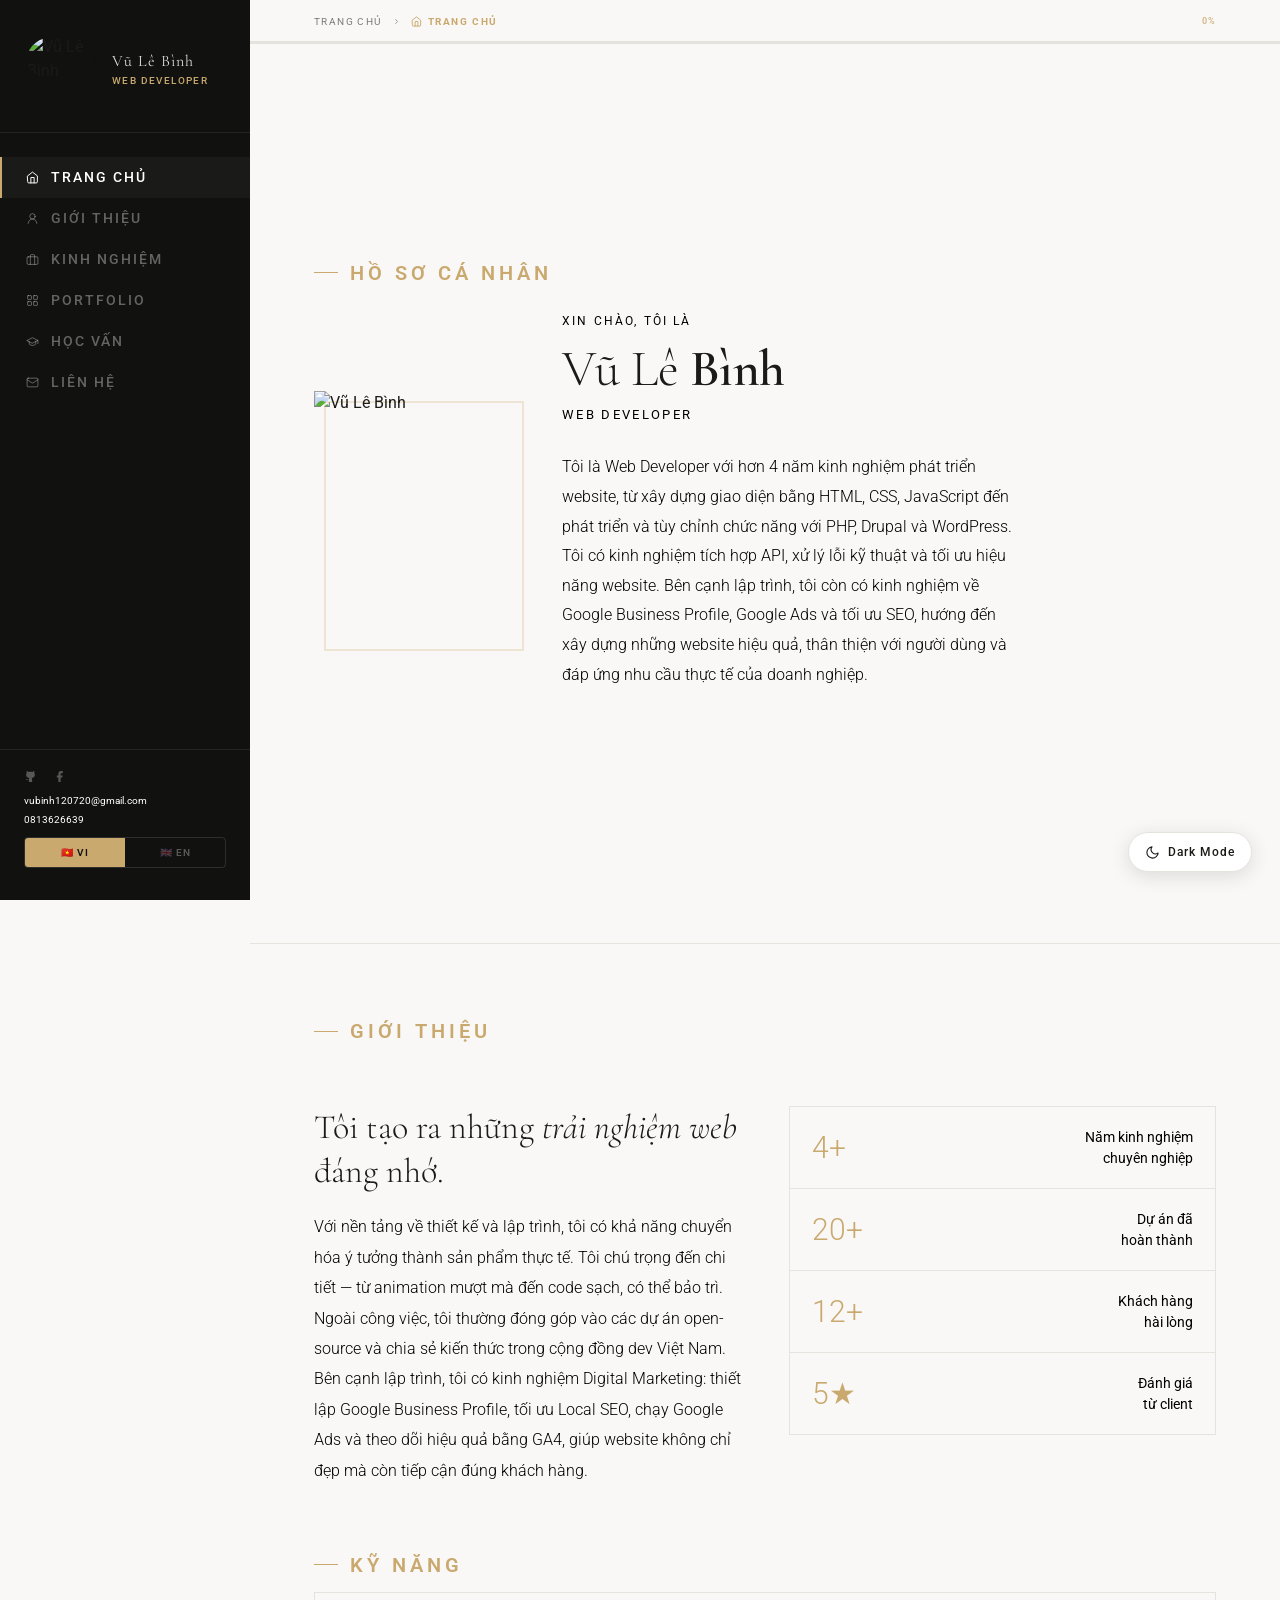
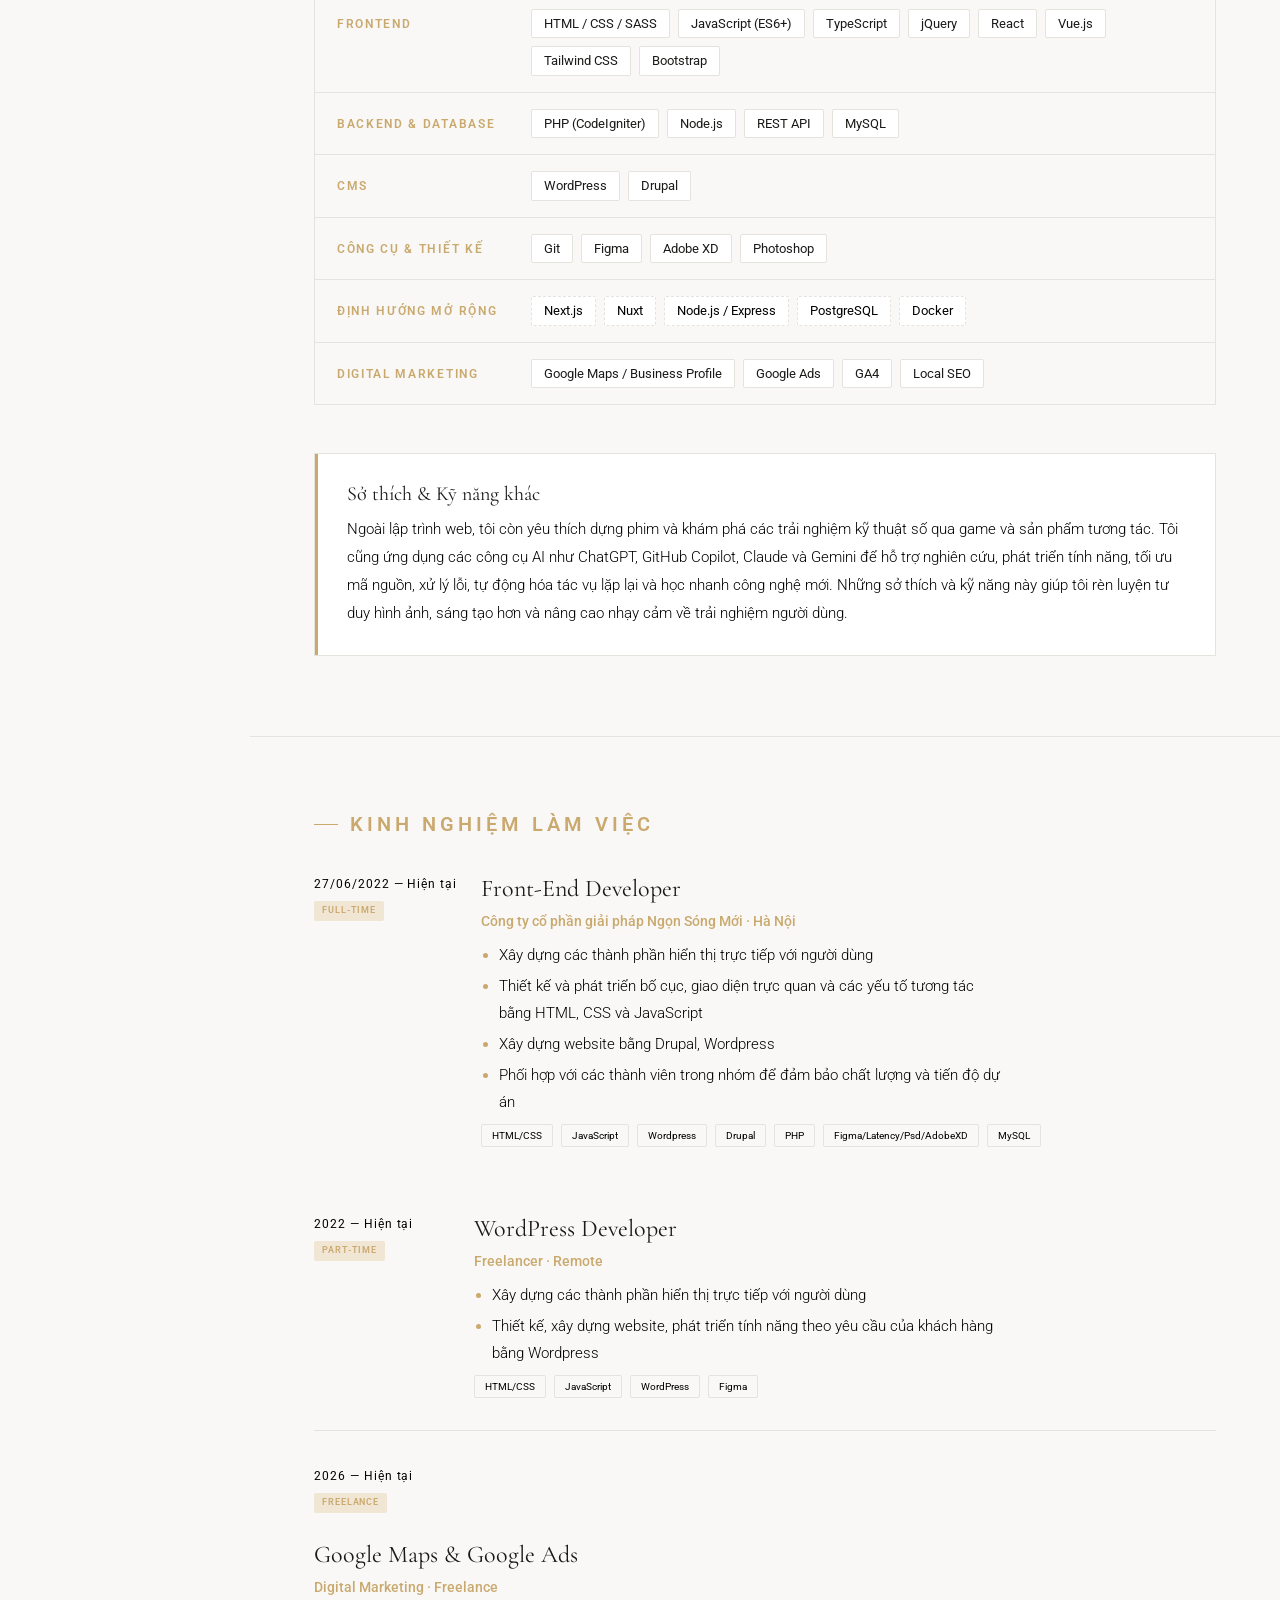
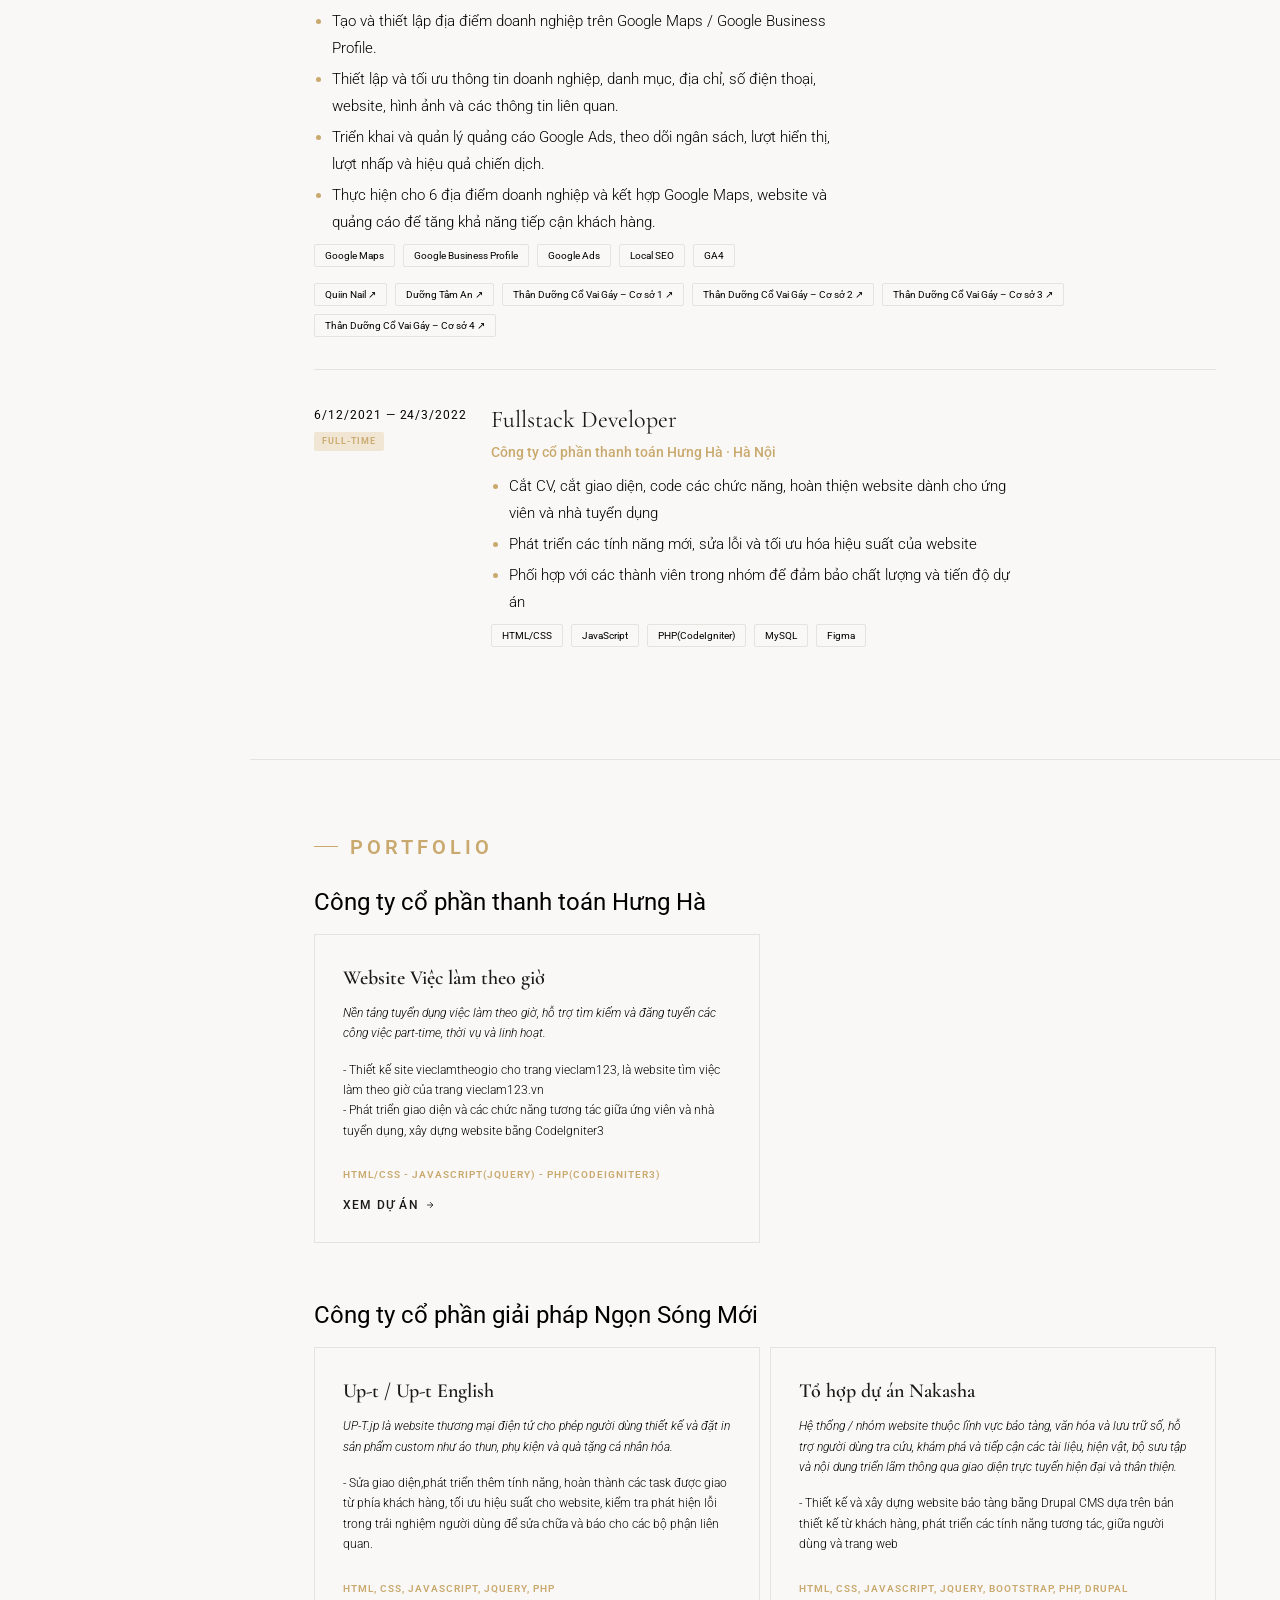
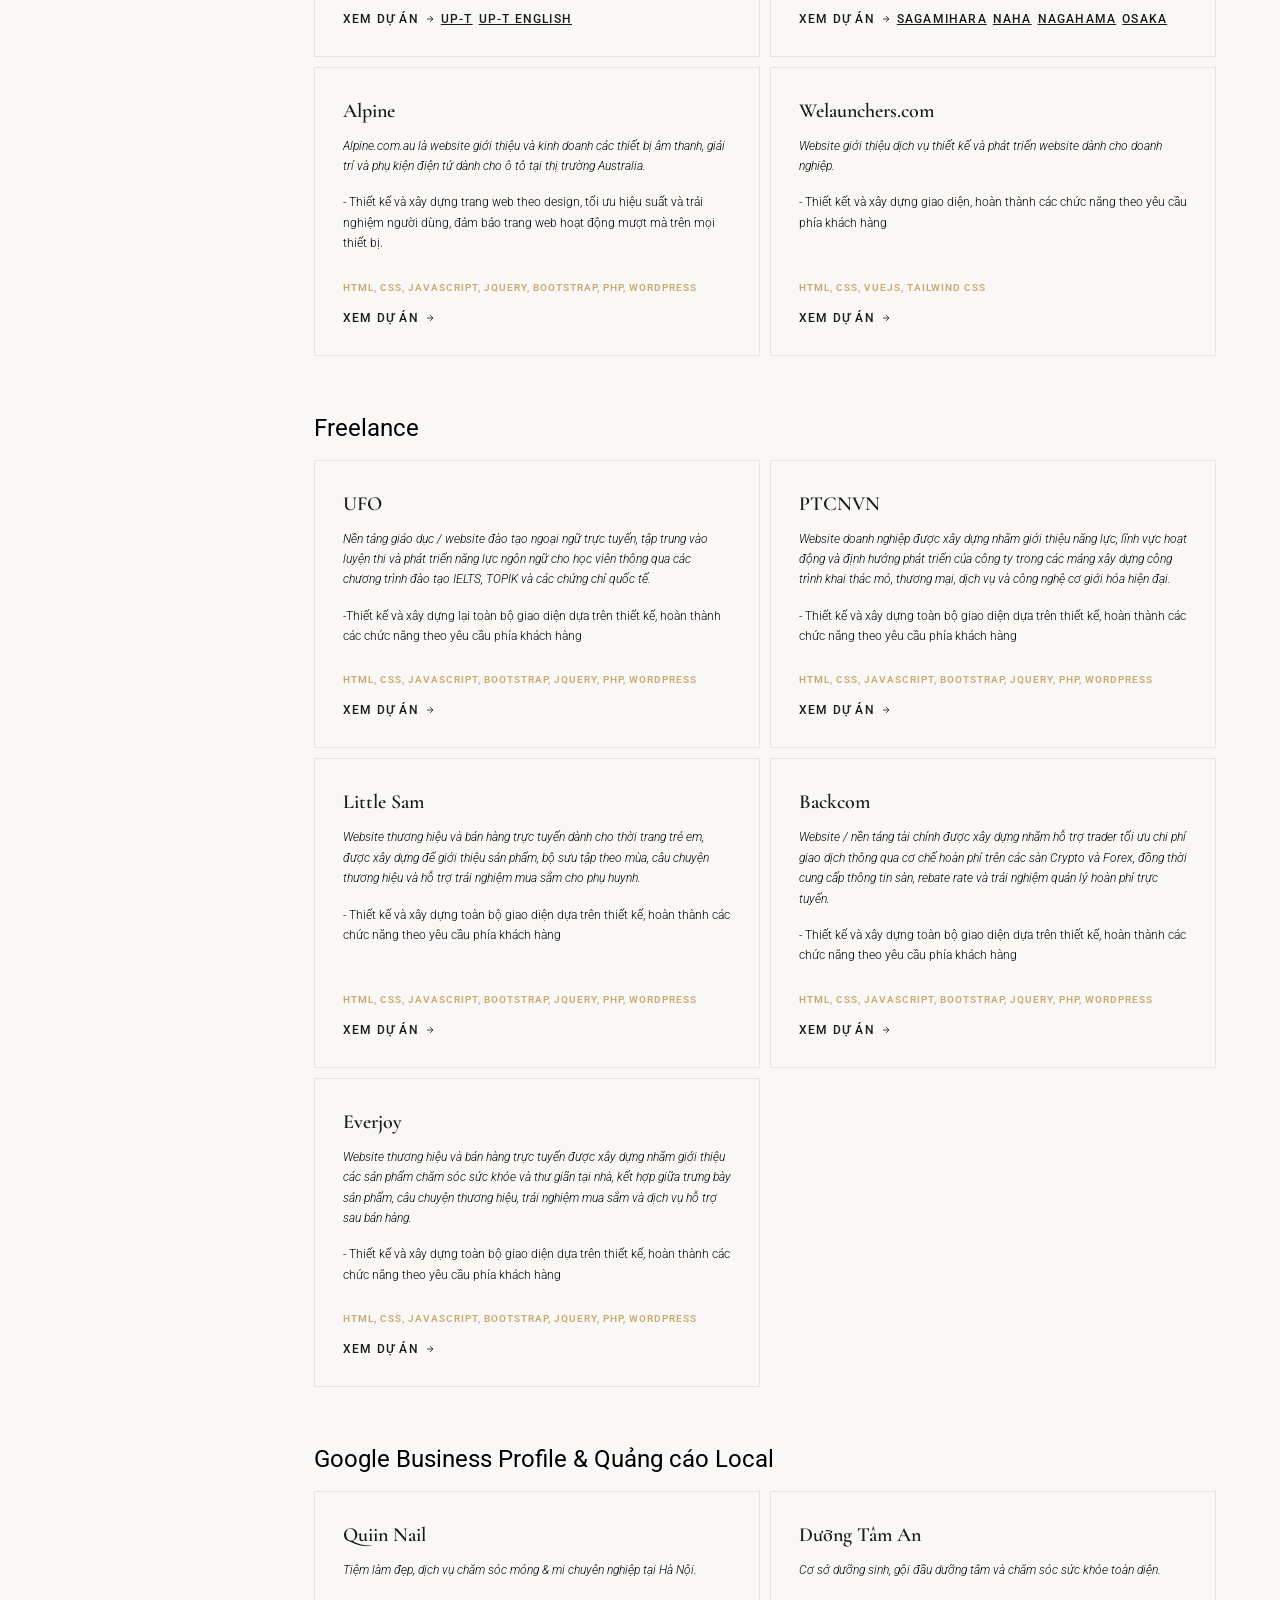
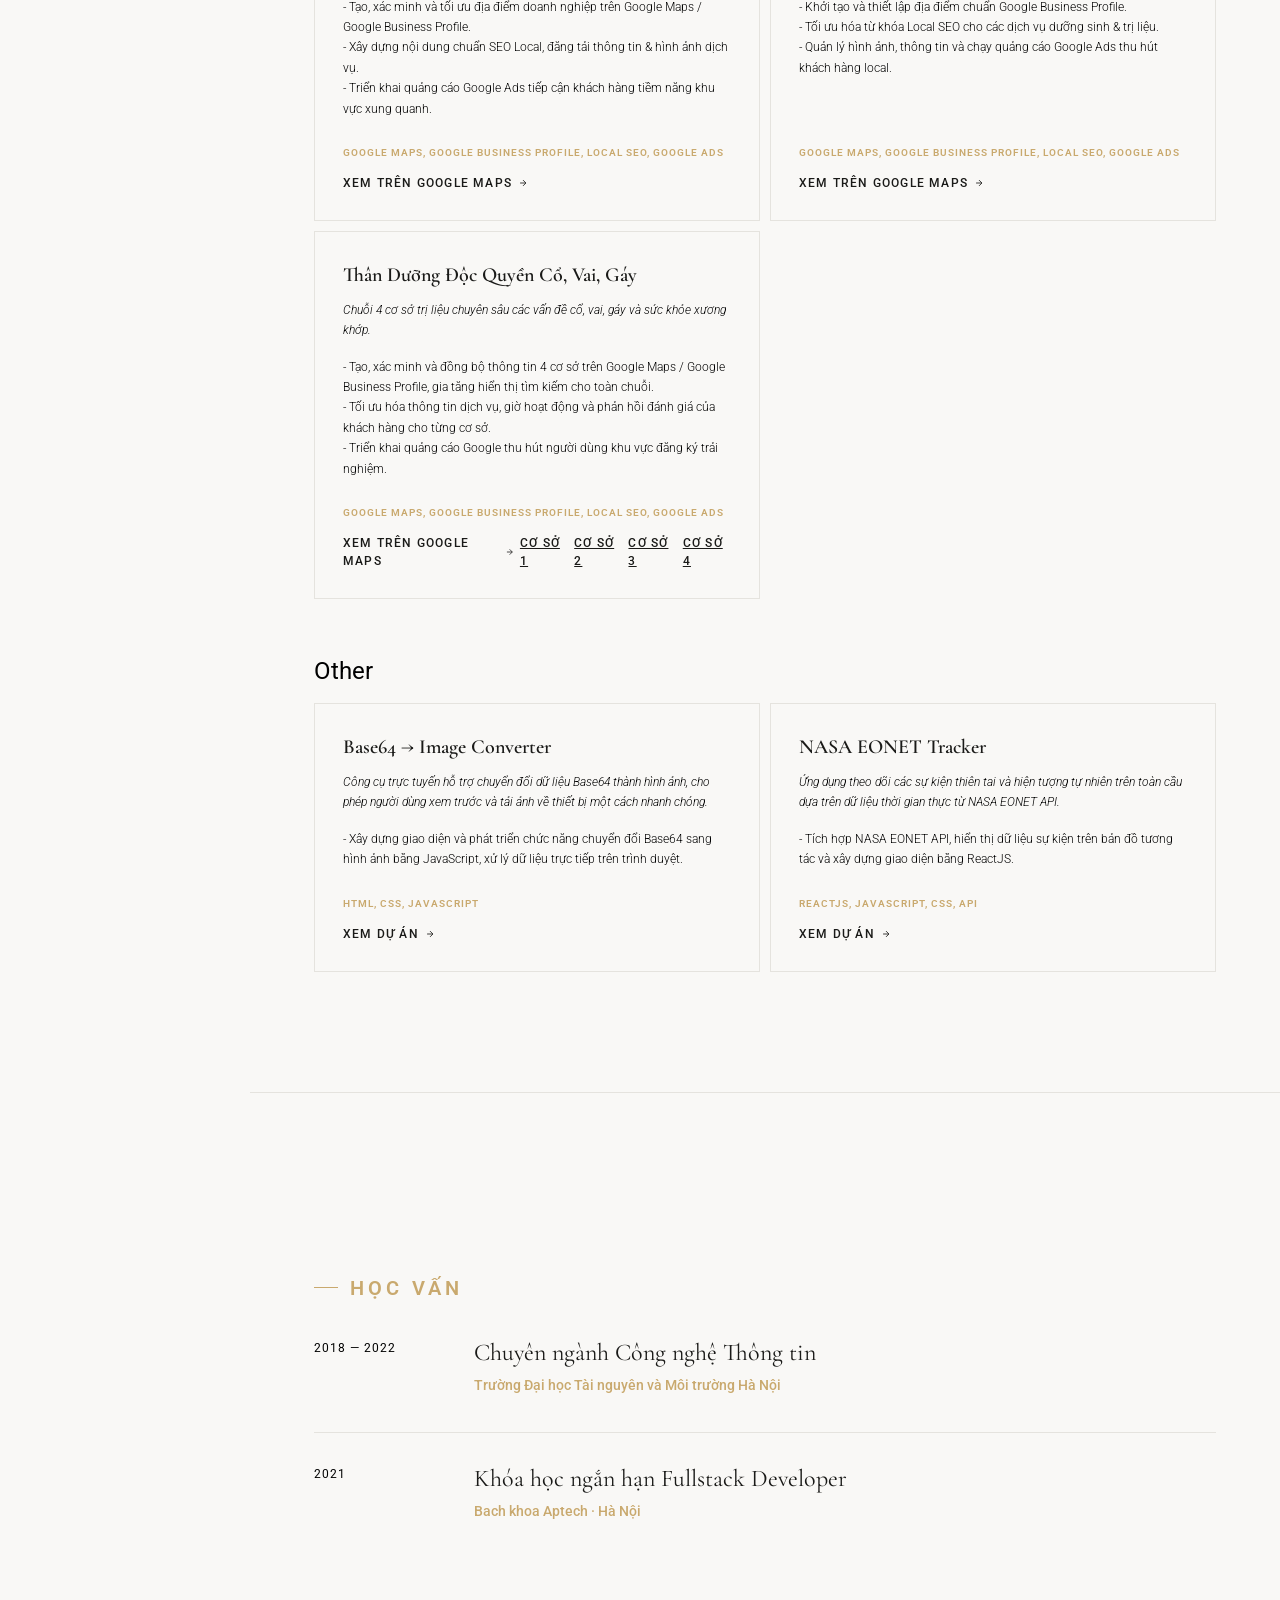
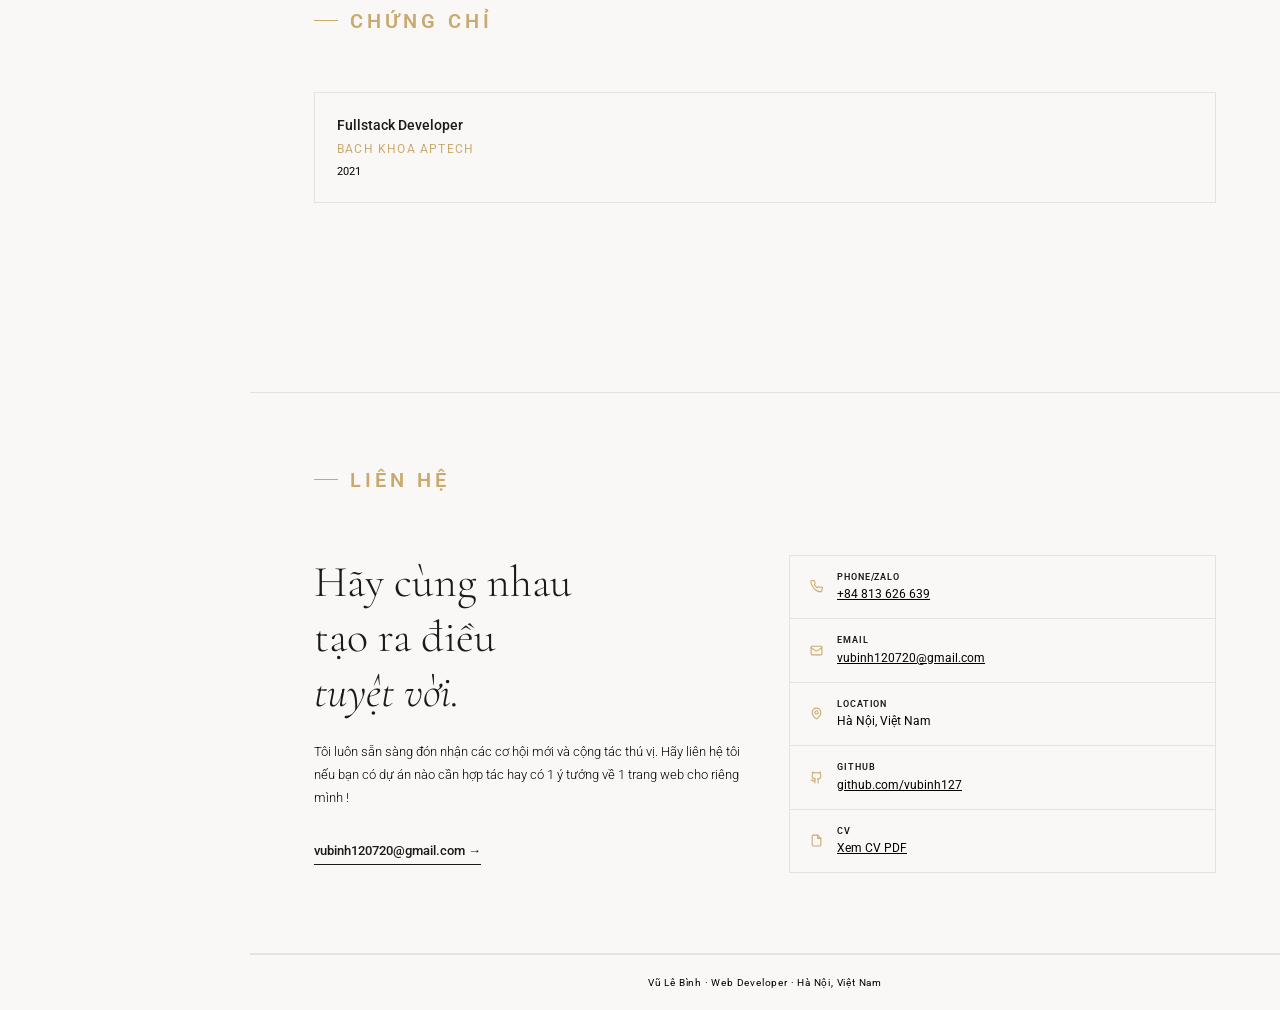
==== commit 69abb363: "edit description" ====
--- a/index.html
+++ b/index.html
@@ -99,7 +99,6 @@
         rel="stylesheet">
     <!-- Bootstrap 5 -->
     <link href="https://cdnjs.cloudflare.com/ajax/libs/bootstrap/5.3.3/css/bootstrap.min.css" rel="stylesheet">
-    <script src="https://cdnjs.cloudflare.com/ajax/libs/html2pdf.js/0.10.1/html2pdf.bundle.min.js"></script>
     <script src="https://cdnjs.cloudflare.com/ajax/libs/jquery/3.7.1/jquery.min.js"></script>
 
     <style>
@@ -485,7 +484,7 @@
 
         .info-grid {
             display: grid;
-            grid-template-columns: repeat(2, 1fr);
+            grid-template-columns: 1fr;
             max-width: 420px;
             border: 1px solid var(--border);
         }
@@ -493,24 +492,20 @@
         .info-item {
             display: flex;
             align-items: center;
-            gap: 10px;
+            gap: 12px;
             padding: 12px 16px;
-            border-right: 1px solid var(--border);
             border-bottom: 1px solid var(--border);
             font-size: 14px;
             color: var(--black);
             transition: background 0.2s;
+            overflow-wrap: anywhere;
         }
 
         .info-item:hover {
             background: var(--accent-light);
         }
 
-        .info-item:nth-child(2n) {
-            border-right: none;
-        }
-
-        .info-item:nth-last-child(-n+2) {
+        .info-item:last-child {
             border-bottom: none;
         }
 
@@ -612,33 +607,62 @@
             line-height: 1.5;
         }
 
-        .skill-head {
+        .skill-groups {
             display: flex;
-            justify-content: space-between;
-            font-size: 14px;
+            flex-direction: column;
+            border: 1px solid var(--border);
+        }
+
+        .skill-group {
+            display: flex;
+            gap: 24px;
+            align-items: baseline;
+            padding: 16px 22px;
+            border-bottom: 1px solid var(--border);
+        }
+
+        .skill-group:last-child {
+            border-bottom: none;
+        }
+
+        .skill-group-title {
+            flex: 0 0 170px;
+            font-size: 12px;
+            letter-spacing: 0.14em;
+            text-transform: uppercase;
+            color: var(--accent);
+            font-weight: 600;
+        }
+
+        .skill-tags {
+            display: flex;
+            flex-wrap: wrap;
+            gap: 8px;
+        }
+
+        .skill-tag {
+            font-size: 13px;
+            padding: 4px 12px;
+            border: 1px solid var(--border);
+            border-radius: 2px;
             color: var(--text);
-        }
-
-        .skill-pct {
-            color: var(--accent);
-            font-size: 12px;
-        }
-
-        .skill-bar {
-            height: 2px;
-            background: var(--border);
-            position: relative;
-            overflow: hidden;
-        }
-
-        .skill-fill {
-            position: absolute;
-            top: 0;
-            left: 0;
-            height: 100%;
-            background: var(--accent);
-            width: 0;
-            transition: width 1.2s cubic-bezier(0.4, 0, 0.2, 1);
+            background: var(--white);
+        }
+
+        .skill-tag-learning {
+            border-style: dashed;
+            color: var(--black);
+        }
+
+        @media (max-width: 991px) {
+            .skill-group {
+                flex-direction: column;
+                gap: 10px;
+            }
+
+            .skill-group-title {
+                flex-basis: auto;
+            }
         }
 
         /* ── WORK ── */
@@ -1149,10 +1173,6 @@
             .home-avatar-frame {
                 width: 140px;
                 height: 180px;
-            }
-
-            .info-grid {
-                grid-template-columns: 1fr;
             }
 
 
@@ -1282,21 +1302,21 @@
                         stroke-linejoin="round">
                         <path d="m3 9 9-7 9 7v11a2 2 0 0 1-2 2H5a2 2 0 0 1-2-2z" />
                         <polyline points="9 22 9 12 15 12 15 22" />
-                    </svg>Home
+                    </svg><span class="t" data-vi="Trang chủ" data-en="Home">Trang chủ</span>
                 </a>
                 <a href="#about">
                     <svg viewBox="0 0 24 24" fill="none" stroke="currentColor" stroke-width="1.8" stroke-linecap="round"
                         stroke-linejoin="round">
                         <circle cx="12" cy="8" r="5" />
                         <path d="M20 21a8 8 0 1 0-16 0" />
-                    </svg>About
+                    </svg><span class="t" data-vi="Giới thiệu" data-en="About">Giới thiệu</span>
                 </a>
                 <a href="#work">
                     <svg viewBox="0 0 24 24" fill="none" stroke="currentColor" stroke-width="1.8" stroke-linecap="round"
                         stroke-linejoin="round">
                         <rect width="20" height="14" x="2" y="7" rx="2" />
                         <path d="M16 21V5a2 2 0 0 0-2-2h-4a2 2 0 0 0-2 2v16" />
-                    </svg>Work Profile
+                    </svg><span class="t" data-vi="Kinh nghiệm" data-en="Work Profile">Kinh nghiệm</span>
                 </a>
                 <a href="#portfolio">
                     <svg viewBox="0 0 24 24" fill="none" stroke="currentColor" stroke-width="1.8" stroke-linecap="round"
@@ -1305,21 +1325,21 @@
                         <rect width="7" height="7" x="14" y="3" rx="1" />
                         <rect width="7" height="7" x="14" y="14" rx="1" />
                         <rect width="7" height="7" x="3" y="14" rx="1" />
-                    </svg>Portfolio
+                    </svg><span class="t" data-vi="Portfolio" data-en="Portfolio">Portfolio</span>
                 </a>
                 <a href="#education">
                     <svg viewBox="0 0 24 24" fill="none" stroke="currentColor" stroke-width="1.8" stroke-linecap="round"
                         stroke-linejoin="round">
                         <path d="M22 10v6M2 10l10-5 10 5-10 5z" />
                         <path d="M6 12v5c3 3 9 3 12 0v-5" />
-                    </svg>Education
+                    </svg><span class="t" data-vi="Học vấn" data-en="Education">Học vấn</span>
                 </a>
                 <a href="#contact">
                     <svg viewBox="0 0 24 24" fill="none" stroke="currentColor" stroke-width="1.8" stroke-linecap="round"
                         stroke-linejoin="round">
                         <rect width="20" height="16" x="2" y="4" rx="2" />
                         <path d="m22 7-8.97 5.7a1.94 1.94 0 0 1-2.06 0L2 7" />
-                    </svg>Contact
+                    </svg><span class="t" data-vi="Liên hệ" data-en="Contact">Liên hệ</span>
                 </a>
             </nav>
 
@@ -1354,7 +1374,7 @@
 
         <div class="breadcrumb-bar">
             <div class="breadcrumb-left">
-                <span class="bc-home">HOME</span>
+                <span class="bc-home t" data-vi="TRANG CHỦ" data-en="HOME">TRANG CHỦ</span>
                 <svg viewBox="0 0 24 24" fill="none" stroke="currentColor" stroke-width="2">
                     <polyline points="9 18 15 12 9 6" />
                 </svg>
@@ -1364,7 +1384,7 @@
                         <path d="m3 9 9-7 9 7v11a2 2 0 0 1-2 2H5a2 2 0 0 1-2-2z" />
                         <polyline points="9 22 9 12 15 12 15 22" />
                     </svg>
-                    <span id="bc-section">HỒ SƠ CÁ NHÂN</span>
+                    <span id="bc-section">TRANG CHỦ</span>
                 </span>
             </div>
             <span class="bc-scroll-pct" id="bc-pct">0%</span>
@@ -1398,30 +1418,21 @@
                             Tôi là Web Developer với hơn 4 năm kinh nghiệm phát triển website, từ xây dựng giao diện bằng HTML, CSS, JavaScript đến phát triển và tùy chỉnh chức năng với PHP, Drupal và WordPress. Tôi có kinh nghiệm tích hợp API, xử lý lỗi kỹ thuật và tối ưu hiệu năng website. Bên cạnh lập trình, tôi còn có kinh nghiệm về Google Business Profile, Google Ads và tối ưu SEO, hướng đến xây dựng những website hiệu quả, thân thiện với người dùng và đáp ứng nhu cầu thực tế của doanh nghiệp.
                         </span>
                     </p>
-                    <div class="info-grid reveal">
-                        <div class="info-item">
-                            <svg viewBox="0 0 24 24" fill="none" stroke="currentColor" stroke-width="2"
-                                stroke-linecap="round" stroke-linejoin="round">
-                                <rect width="18" height="18" x="3" y="4" rx="2" />
-                                <path d="M16 2v4M8 2v4M3 10h18" />
-                            </svg>
-                            <span class="t" data-vi="12 tháng 7, 2000" data-en="July 12, 2000">12 tháng 7, 2000</span>
-                        </div>
-                        <div class="info-item">
-                            <svg viewBox="0 0 24 24" fill="none" stroke="currentColor" stroke-width="2"
-                                stroke-linecap="round" stroke-linejoin="round">
-                                <path
-                                    d="M22 16.92v3a2 2 0 0 1-2.18 2 19.79 19.79 0 0 1-8.63-3.07A19.5 19.5 0 0 1 4.69 12" />
-                            </svg>
-                            0813626639
-                        </div>
+                    <div class="info-grid reveal d-none">
                         <div class="info-item">
                             <svg viewBox="0 0 24 24" fill="none" stroke="currentColor" stroke-width="2"
                                 stroke-linecap="round" stroke-linejoin="round">
                                 <rect width="20" height="16" x="2" y="4" rx="2" />
                                 <path d="m22 7-8.97 5.7a1.94 1.94 0 0 1-2.06 0L2 7" />
                             </svg>
-                            vubinh120720@gmail.com
+                            <a href="mailto:vubinh120720@gmail.com">vubinh120720@gmail.com</a>
+                        </div>
+                        <div class="info-item">
+                            <svg viewBox="0 0 24 24" fill="none" stroke="currentColor" stroke-width="2"
+                                stroke-linecap="round" stroke-linejoin="round">
+                                <path d="M22 16.92v3a2 2 0 0 1-2.18 2 19.79 19.79 0 0 1-8.63-3.07A19.5 19.5 0 0 1 4.69 12 19.79 19.79 0 0 1 1.6 3.22 2 2 0 0 1 3.6 1h3a2 2 0 0 1 2 1.72c.127.96.361 1.903.7 2.81a2 2 0 0 1-.45 2.11L7.91 8.6a16 16 0 0 0 5.55 5.55l.96-.96a2 2 0 0 1 2.11-.45c.907.339 1.85.573 2.81.7A2 2 0 0 1 22 16.92z" />
+                            </svg>
+                            <a href="tel:+84813626639">0813626639</a>
                         </div>
                         <div class="info-item">
                             <svg viewBox="0 0 24 24" fill="none" stroke="currentColor" stroke-width="2"
@@ -1431,6 +1442,14 @@
                             </svg>
                             <span class="t" data-vi="Hà Nội, Việt Nam" data-en="Hanoi, Vietnam">Hà Nội, Việt Nam</span>
                         </div>
+                        <div class="info-item">
+                            <svg viewBox="0 0 24 24" fill="none" stroke="currentColor" stroke-width="2"
+                                stroke-linecap="round" stroke-linejoin="round">
+                                <path d="M15 22v-4a4.8 4.8 0 0 0-1-3.5c3 0 6-2 6-5.5.08-1.25-.27-2.48-1-3.5.28-1.15.28-2.35 0-3.5 0 0-1 0-3 1.5-2.64-.5-5.36-.5-8 0C6 2 5 2 5 2c-.3 1.15-.3 2.35 0 3.5A5.403 5.403 0 0 0 4 9c0 3.5 3 5.5 6 5.5-.39.49-.68 1.05-.85 1.65-.17.6-.22 1.23-.15 1.85v4" />
+                                <path d="M9 18c-4.51 2-5-2-7-2" />
+                            </svg>
+                            <a href="https://github.com/vubinh127" target="_blank" rel="noopener noreferrer">github.com/vubinh127</a>
+                        </div>
                     </div>
                 </div>
             </div>
@@ -1449,13 +1468,13 @@
                     </div>
                     <p class="about-text reveal">
                         <span class="t"
-                            data-vi="Với nền tảng về thiết kế và lập trình, tôi có khả năng chuyển hóa ý tưởng thành sản phẩm thực tế. Tôi chú trọng đến chi tiết — từ animation mượt mà đến code sạch, có thể bảo trì. Ngoài công việc, tôi thường đóng góp vào các dự án open-source và chia sẻ kiến thức trong cộng đồng dev Việt Nam."
-                            data-en="With a background in both design and engineering, I bridge the gap between ideas and execution. I care about details — from smooth animations to clean, maintainable code. Outside work, I contribute to open-source and share knowledge in the Vietnamese dev community.">
+                            data-vi="Với nền tảng về thiết kế và lập trình, tôi có khả năng chuyển hóa ý tưởng thành sản phẩm thực tế. Tôi chú trọng đến chi tiết — từ animation mượt mà đến code sạch, có thể bảo trì. Ngoài công việc, tôi thường đóng góp vào các dự án open-source và chia sẻ kiến thức trong cộng đồng dev Việt Nam. Bên cạnh lập trình, tôi có kinh nghiệm Digital Marketing: thiết lập Google Business Profile, tối ưu Local SEO, chạy Google Ads và theo dõi hiệu quả bằng GA4, giúp website không chỉ đẹp mà còn tiếp cận đúng khách hàng."
+                            data-en="With a background in both design and engineering, I bridge the gap between ideas and execution. I care about details — from smooth animations to clean, maintainable code. Outside work, I contribute to open-source and share knowledge in the Vietnamese dev community. Beyond coding, I have hands-on Digital Marketing experience: setting up Google Business Profile, optimizing Local SEO, running Google Ads, and tracking results with GA4, so websites don't just look good but also reach the right customers.">
                             Với nền tảng về thiết kế và lập trình, tôi có khả năng chuyển hóa ý tưởng thành sản phẩm
                             thực tế. Tôi chú
                             trọng đến chi tiết — từ animation mượt mà đến code sạch, có thể bảo trì. Ngoài công việc,
                             tôi thường đóng
-                            góp vào các dự án open-source và chia sẻ kiến thức trong cộng đồng dev Việt Nam.
+                            góp vào các dự án open-source và chia sẻ kiến thức trong cộng đồng dev Việt Nam. Bên cạnh lập trình, tôi có kinh nghiệm Digital Marketing: thiết lập Google Business Profile, tối ưu Local SEO, chạy Google Ads và theo dõi hiệu quả bằng GA4, giúp website không chỉ đẹp mà còn tiếp cận đúng khách hàng.
                         </span>
                     </p>
                 </div>
@@ -1489,84 +1508,62 @@
             </div>
 
             <div class="section-label mt-5"><span class="t" data-vi="Kỹ năng" data-en="Skills">Kỹ năng</span></div>
-            <div class="row g-4 mt-1">
-                <div class="col-md-6 d-flex flex-column gap-3">
-                    <div class="skill-row reveal">
-                        <div class="skill-head"><span>HTML / CSS / SASS</span><span class="skill-pct">95%</span></div>
-                        <div class="skill-bar">
-                            <div class="skill-fill" data-w="95"></div>
-                        </div>
-                    </div>
-                    <div class="skill-row reveal">
-                        <div class="skill-head"><span>JavaScript / TypeScript</span><span class="skill-pct">88%</span>
-                        </div>
-                        <div class="skill-bar">
-                            <div class="skill-fill" data-w="88"></div>
-                        </div>
-                    </div>
-                    <div class="skill-row reveal">
-                        <div class="skill-head"><span>React / Next.js</span><span class="skill-pct">30%</span></div>
-                        <div class="skill-bar">
-                            <div class="skill-fill" data-w="30"></div>
-                        </div>
-                    </div>
-                    <div class="skill-row reveal">
-                        <div class="skill-head"><span>WordPress</span><span class="skill-pct">60%</span></div>
-                        <div class="skill-bar">
-                            <div class="skill-fill" data-w="60"></div>
-                        </div>
-                    </div>
-                    <div class="skill-row reveal">
-                        <div class="skill-head"><span>Figma/AdobeXD/Latency</span><span class="skill-pct">70%</span>
-                        </div>
-                        <div class="skill-bar">
-                            <div class="skill-fill" data-w="70"></div>
-                        </div>
-                    </div>
-                </div>
-                <div class="col-md-6 d-flex flex-column gap-3">
-                    <div class="skill-row reveal">
-                        <div class="skill-head"><span>Vue.js / Nuxt</span><span class="skill-pct">30%</span></div>
-                        <div class="skill-bar">
-                            <div class="skill-fill" data-w="30"></div>
-                        </div>
-                    </div>
-                    <div class="skill-row reveal">
-                        <div class="skill-head"><span>Tailwind CSS / Bootstrap</span><span class="skill-pct">92%</span>
-                        </div>
-                        <div class="skill-bar">
-                            <div class="skill-fill" data-w="92"></div>
-                        </div>
-                    </div>
-                    <div class="skill-row reveal">
-                        <div class="skill-head"><span>Drupal</span><span class="skill-pct">60%</span></div>
-                        <div class="skill-bar">
-                            <div class="skill-fill" data-w="60"></div>
-                        </div>
-                    </div>
-                    <div class="skill-row reveal">
-                        <div class="skill-head"><span>Node.js / REST API</span><span class="skill-pct">40%</span></div>
-                        <div class="skill-bar">
-                            <div class="skill-fill" data-w="40"></div>
-                        </div>
-                    </div>
-                    <div class="skill-row reveal">
-                        <div class="skill-head">
-                            <span>Google Maps / Business Profile</span>
-                            <span class="skill-pct">80%</span>
-                        </div>
-                        <div class="skill-bar">
-                            <div class="skill-fill" data-w="80"></div>
-                        </div>
-                    </div>
-                    <div class="skill-row reveal">
-                        <div class="skill-head">
-                            <span>Google Ads / GA4</span>
-                            <span class="skill-pct">70%</span>
-                        </div>
-                        <div class="skill-bar">
-                            <div class="skill-fill" data-w="70"></div>
-                        </div>
+            <div class="skill-groups mt-1">
+                <div class="skill-group reveal">
+                    <div class="skill-group-title">Frontend</div>
+                    <div class="skill-tags">
+                        <span class="skill-tag">HTML / CSS / SASS</span>
+                        <span class="skill-tag">JavaScript (ES6+)</span>
+                        <span class="skill-tag">TypeScript</span>
+                        <span class="skill-tag">jQuery</span>
+                        <span class="skill-tag">React</span>
+                        <span class="skill-tag">Vue.js</span>
+                        <span class="skill-tag">Tailwind CSS</span>
+                        <span class="skill-tag">Bootstrap</span>
+                    </div>
+                </div>
+                <div class="skill-group reveal">
+                    <div class="skill-group-title">Backend &amp; Database</div>
+                    <div class="skill-tags">
+                        <span class="skill-tag">PHP (CodeIgniter)</span>
+                        <span class="skill-tag">Node.js</span>
+                        <span class="skill-tag">REST API</span>
+                        <span class="skill-tag">MySQL</span>
+                    </div>
+                </div>
+                <div class="skill-group reveal">
+                    <div class="skill-group-title">CMS</div>
+                    <div class="skill-tags">
+                        <span class="skill-tag">WordPress</span>
+                        <span class="skill-tag">Drupal</span>
+                    </div>
+                </div>
+                <div class="skill-group reveal">
+                    <div class="skill-group-title"><span class="t" data-vi="Công cụ & Thiết kế" data-en="Tools & Design">Công cụ &amp; Thiết kế</span></div>
+                    <div class="skill-tags">
+                        <span class="skill-tag">Git</span>
+                        <span class="skill-tag">Figma</span>
+                        <span class="skill-tag">Adobe XD</span>
+                        <span class="skill-tag">Photoshop</span>
+                    </div>
+                </div>
+                <div class="skill-group reveal">
+                    <div class="skill-group-title"><span class="t" data-vi="Định hướng mở rộng" data-en="Expanding into">Định hướng mở rộng</span></div>
+                    <div class="skill-tags">
+                        <span class="skill-tag skill-tag-learning">Next.js</span>
+                        <span class="skill-tag skill-tag-learning">Nuxt</span>
+                        <span class="skill-tag skill-tag-learning">Node.js / Express</span>
+                        <span class="skill-tag skill-tag-learning">PostgreSQL</span>
+                        <span class="skill-tag skill-tag-learning">Docker</span>
+                    </div>
+                </div>
+                <div class="skill-group reveal">
+                    <div class="skill-group-title"><span class="t" data-vi="Digital Marketing" data-en="Digital Marketing">Digital Marketing</span></div>
+                    <div class="skill-tags">
+                        <span class="skill-tag">Google Maps / Business Profile</span>
+                        <span class="skill-tag">Google Ads</span>
+                        <span class="skill-tag">GA4</span>
+                        <span class="skill-tag">Local SEO</span>
                     </div>
                 </div>
             </div>
@@ -1715,9 +1712,9 @@
 
                             <li>
                                 <span class="t"
-                                    data-vi="Thực hiện cho 3 địa điểm doanh nghiệp và kết hợp Google Maps, website và quảng cáo để tăng khả năng tiếp cận khách hàng."
-                                    data-en="Implemented Google Maps and advertising solutions for 3 business locations, connecting Google Maps, websites, and advertising campaigns to improve customer reach.">
-                                    Thực hiện cho 3 địa điểm doanh nghiệp và kết hợp Google Maps, website và quảng cáo
+                                    data-vi="Thực hiện cho 6 địa điểm doanh nghiệp và kết hợp Google Maps, website và quảng cáo để tăng khả năng tiếp cận khách hàng."
+                                    data-en="Implemented Google Maps and advertising solutions for 6 business locations, connecting Google Maps, websites, and advertising campaigns to improve customer reach.">
+                                    Thực hiện cho 6 địa điểm doanh nghiệp và kết hợp Google Maps, website và quảng cáo
                                     để tăng khả năng tiếp cận khách hàng.
                                 </span>
                             </li>
@@ -1742,9 +1739,24 @@
                                 Dưỡng Tâm An ↗
                             </a>
 
-                            <a href="https://maps.app.goo.gl/6idLqy35ZPBUnbU48" target="_blank"
+                            <a href="https://share.google/x8iyt3MmftEuL8ArR" target="_blank"
                                 rel="noopener noreferrer" class="job-tag text-decoration-none">
-                                Thân Dưỡng Cổ Vai Gáy ↗
+                                Thân Dưỡng Cổ Vai Gáy – Cơ sở 1 ↗
+                            </a>
+
+                            <a href="https://share.google/Gw3ZYjXwME5GMr1cx" target="_blank"
+                                rel="noopener noreferrer" class="job-tag text-decoration-none">
+                                Thân Dưỡng Cổ Vai Gáy – Cơ sở 2 ↗
+                            </a>
+
+                            <a href="https://share.google/6GuiTjbnKMt4uuRVd" target="_blank"
+                                rel="noopener noreferrer" class="job-tag text-decoration-none">
+                                Thân Dưỡng Cổ Vai Gáy – Cơ sở 3 ↗
+                            </a>
+
+                            <a href="https://share.google/F18kJl6djM3AJtu56" target="_blank"
+                                rel="noopener noreferrer" class="job-tag text-decoration-none">
+                                Thân Dưỡng Cổ Vai Gáy – Cơ sở 4 ↗
                             </a>
                         </div>
                     </div>
@@ -2142,28 +2154,33 @@
                     <div class="proj-title">Thân Dưỡng Độc Quyền Cổ, Vai, Gáy</div>
                     <div class="proj-desc">
                         <p class="t desc"
-                            data-vi="Trung tâm trị liệu chuyên sâu các vấn đề cổ, vai, gáy và sức khỏe xương khớp."
-                            data-en="Specialized neck, shoulder, and spinal therapy health center.">
-                            Trung tâm trị liệu chuyên sâu các vấn đề cổ, vai, gáy và sức khỏe xương khớp.
+                            data-vi="Chuỗi 4 cơ sở trị liệu chuyên sâu các vấn đề cổ, vai, gáy và sức khỏe xương khớp."
+                            data-en="A chain of 4 specialized neck, shoulder, and spinal therapy centers.">
+                            Chuỗi 4 cơ sở trị liệu chuyên sâu các vấn đề cổ, vai, gáy và sức khỏe xương khớp.
                         </p>
                         <p class="t"
-                            data-vi="- Định vị địa điểm thương hiệu trên bản đồ Google Maps, gia tăng hiển thị tìm kiếm.<br>- Tối ưu hóa thông tin dịch vụ, giờ hoạt động và phản hồi đánh giá của khách hàng.<br>- Triển khai quảng cáo Google thu hút người dùng khu vực đăng ký trải nghiệm."
-                            data-en="- Pinned brand location on Google Maps to enhance search visibility.<br>- Optimized service information, opening hours, and customer review responses.<br>- Executed Google Ads to drive local users to register for therapy sessions.">
-                            - Định vị địa điểm thương hiệu trên bản đồ Google Maps, gia tăng hiển thị tìm kiếm.<br>
-                            - Tối ưu hóa thông tin dịch vụ, giờ hoạt động và phản hồi đánh giá của khách hàng.<br>
+                            data-vi="- Tạo, xác minh và đồng bộ thông tin 4 cơ sở trên Google Maps / Google Business Profile, gia tăng hiển thị tìm kiếm cho toàn chuỗi.<br>- Tối ưu hóa thông tin dịch vụ, giờ hoạt động và phản hồi đánh giá của khách hàng cho từng cơ sở.<br>- Triển khai quảng cáo Google thu hút người dùng khu vực đăng ký trải nghiệm."
+                            data-en="- Created, verified, and synchronized 4 branch locations on Google Maps / Google Business Profile, boosting search visibility for the whole chain.<br>- Optimized service information, opening hours, and customer review responses for each branch.<br>- Executed Google Ads to drive local users to register for therapy sessions.">
+                            - Tạo, xác minh và đồng bộ thông tin 4 cơ sở trên Google Maps / Google Business Profile, gia tăng hiển thị tìm kiếm cho toàn chuỗi.<br>
+                            - Tối ưu hóa thông tin dịch vụ, giờ hoạt động và phản hồi đánh giá của khách hàng cho từng cơ sở.<br>
                             - Triển khai quảng cáo Google thu hút người dùng khu vực đăng ký trải nghiệm.
                         </p>
                     </div>
                     <div class="proj-stack">Google Maps, Google Business Profile, Local SEO, Google Ads</div>
-                    <a href="https://maps.app.goo.gl/6idLqy35ZPBUnbU48" target="_blank" class="proj-link">
+                    <div class="proj-link">
                         <span class="t" data-vi="Xem trên Google Maps" data-en="View on Google Maps">Xem trên Google
                             Maps</span>
                         <svg viewBox="0 0 24 24" fill="none" stroke="currentColor" stroke-width="2">
                             <path d="M5 12h14M12 5l7 7-7 7" />
                         </svg>
-                    </a>
-                </div>
-            </div>
+
+                        <a href="https://share.google/x8iyt3MmftEuL8ArR" target="_blank" rel="noopener noreferrer">Cơ sở 1</a>
+                        <a href="https://share.google/Gw3ZYjXwME5GMr1cx" target="_blank" rel="noopener noreferrer">Cơ sở 2</a>
+                        <a href="https://share.google/6GuiTjbnKMt4uuRVd" target="_blank" rel="noopener noreferrer">Cơ sở 3</a>
+                        <a href="https://share.google/F18kJl6djM3AJtu56" target="_blank" rel="noopener noreferrer">Cơ sở 4</a>
+                    </div>
+                </div>
+        </div>
 
             <div class="proj-company">
                 Other
@@ -2336,9 +2353,8 @@
                         <div class="contact-row">
                             <svg viewBox="0 0 24 24" fill="none" stroke="currentColor" stroke-width="2"
                                 stroke-linecap="round" stroke-linejoin="round">
-                                <path
-                                    d="M15 22v-4a4.8 4.8 0 0 0-1-3.5c3 0 6-2 6-5.5.08-1.25-.27-2.48-1-3.5.28-1.15.28-2.35 0-3.5 0 0-1 0-3 1.5-2.64-.5-5.36-.5-8 0C6 2 5 2 5 2c-.3 1.15-.3 2.35 0 3.5A5.403 5.403 0 0 0 4 9c0 3.5 3 5.5 6 5.5-.39.49-.68 1.05-.85 1.65-.17.6-.22 1.23-.15 1.85v4" />
-                                <path d="M9 18c-4.51 2-5-2-7-2" />
+                                <path d="M14 2H6a2 2 0 0 0-2 2v16a2 2 0 0 0 2 2h12a2 2 0 0 0 2-2V8z" />
+                                <polyline points="14 2 14 8 20 8" />
                             </svg>
                             <div>
                                 <strong>CV</strong>
@@ -2390,10 +2406,10 @@
 
             let lang = 'vi';
 
-            const sectionLabels = {
-                vi: { home: 'HỒ SƠ CÁ NHÂN', about: 'GIỚI THIỆU', work: 'KINH NGHIỆM', portfolio: 'PORTFOLIO', education: 'HỌC VẤN', contact: 'LIÊN HỆ' },
-                en: { home: 'MY PROFILE', about: 'ABOUT ME', work: 'WORK PROFILE', portfolio: 'PORTFOLIO', education: 'EDUCATION', contact: 'CONTACT' }
-            };
+            function sectionLabel(id) {
+                const text = $(`nav a[href="#${id}"] .t`).data(lang);
+                return (text || id).toUpperCase();
+            }
 
             function applyLang(newLang) {
                 lang = newLang;
@@ -2405,7 +2421,7 @@
                 $('.btn-lang span').removeClass('lang-active');
                 $(`.btn-lang span[data-lang="${lang}"]`).addClass('lang-active');
                 const currentId = $('section[id].in-view').attr('id') || 'home';
-                $('#bc-section').text(sectionLabels[lang][currentId] || currentId.toUpperCase());
+                $('#bc-section').text(sectionLabel(currentId));
                 $('.pdf-label').text(lang === 'vi' ? 'Xuất PDF' : 'Export PDF');
             }
 
@@ -2438,7 +2454,7 @@
                         $(entry.target).addClass('in-view');
                         $('nav a').removeClass('active');
                         $(`nav a[href="#${id}"]`).addClass('active');
-                        $('#bc-section').text(sectionLabels[lang][id] || id.toUpperCase());
+                        $('#bc-section').text(sectionLabel(id));
                         updateBcIcon(id);
                     }
                 });
@@ -2460,9 +2476,6 @@
                 entries.forEach(entry => {
                     if (entry.isIntersecting) {
                         $(entry.target).addClass('visible');
-                        $(entry.target).find('.skill-fill[data-w]').each(function () {
-                            $(this).css('width', $(this).data('w') + '%');
-                        });
                     }
                 });
             }, { threshold: 0.1 });
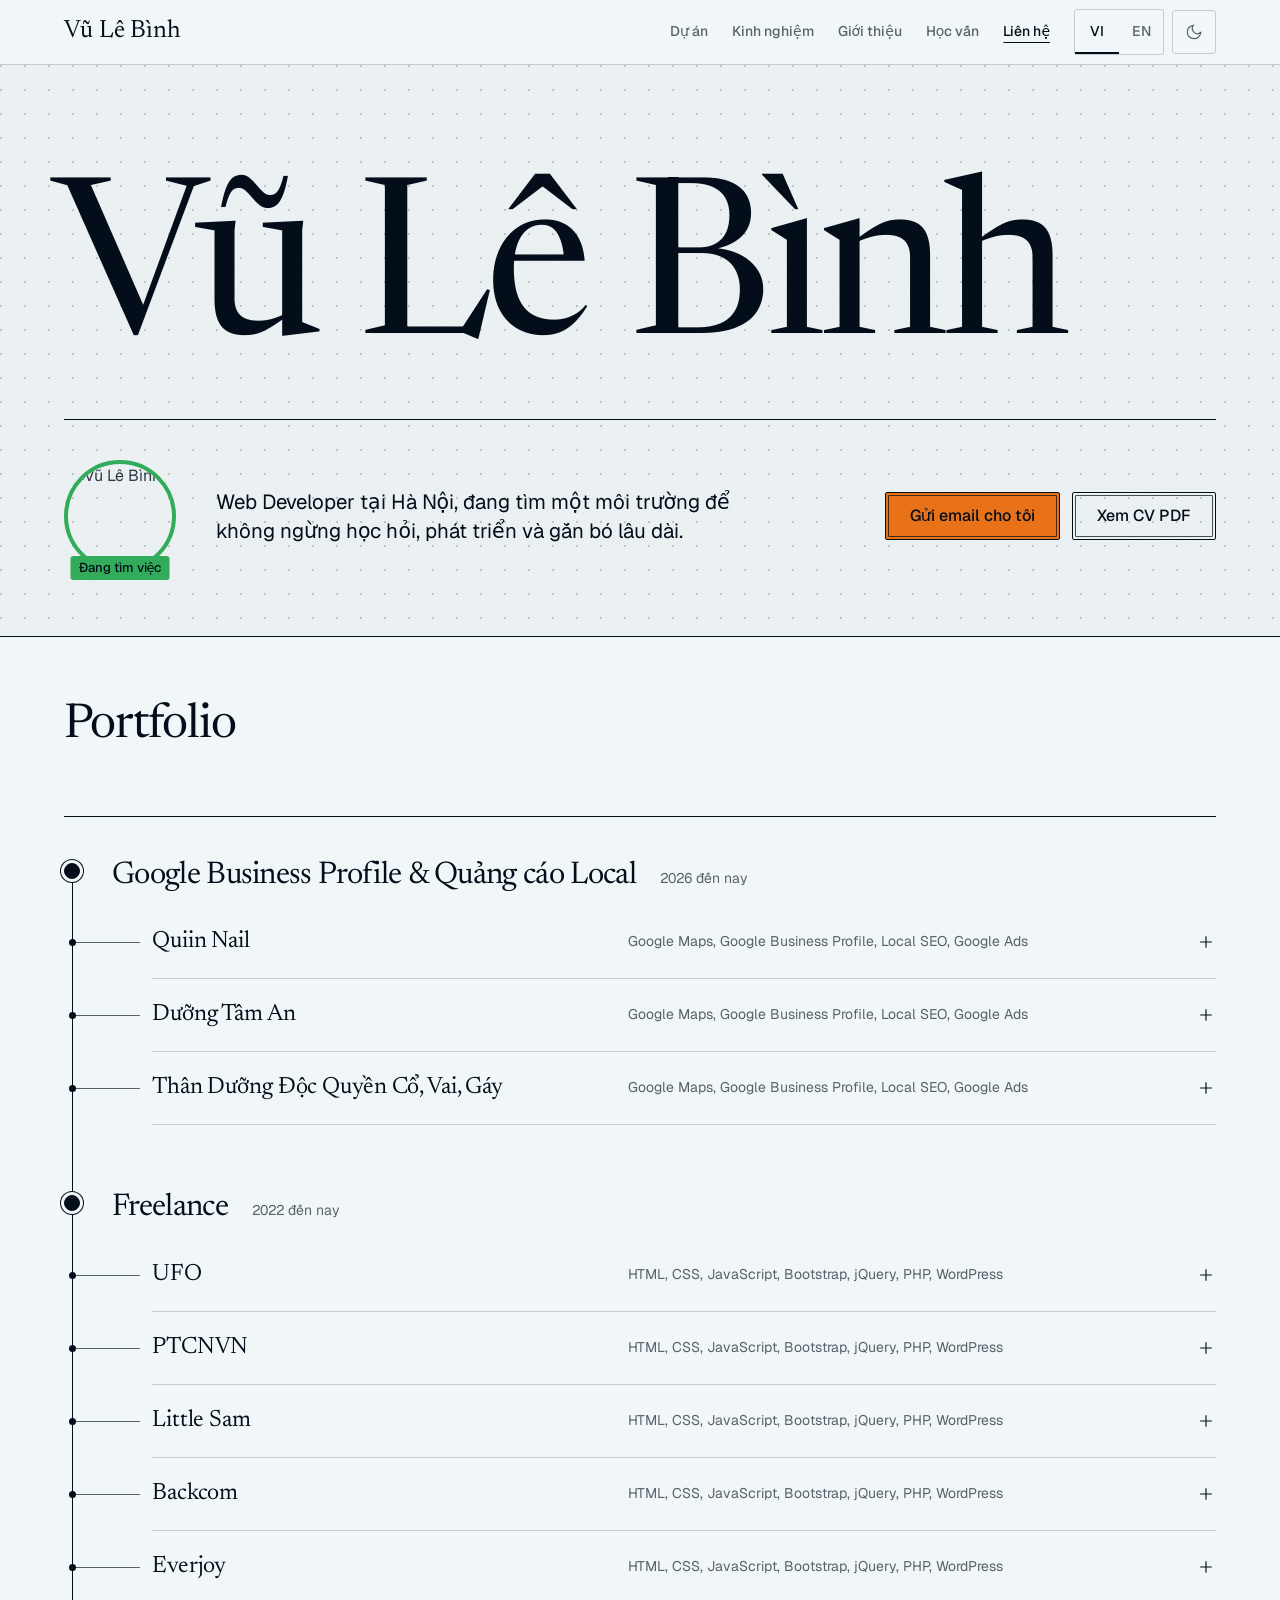
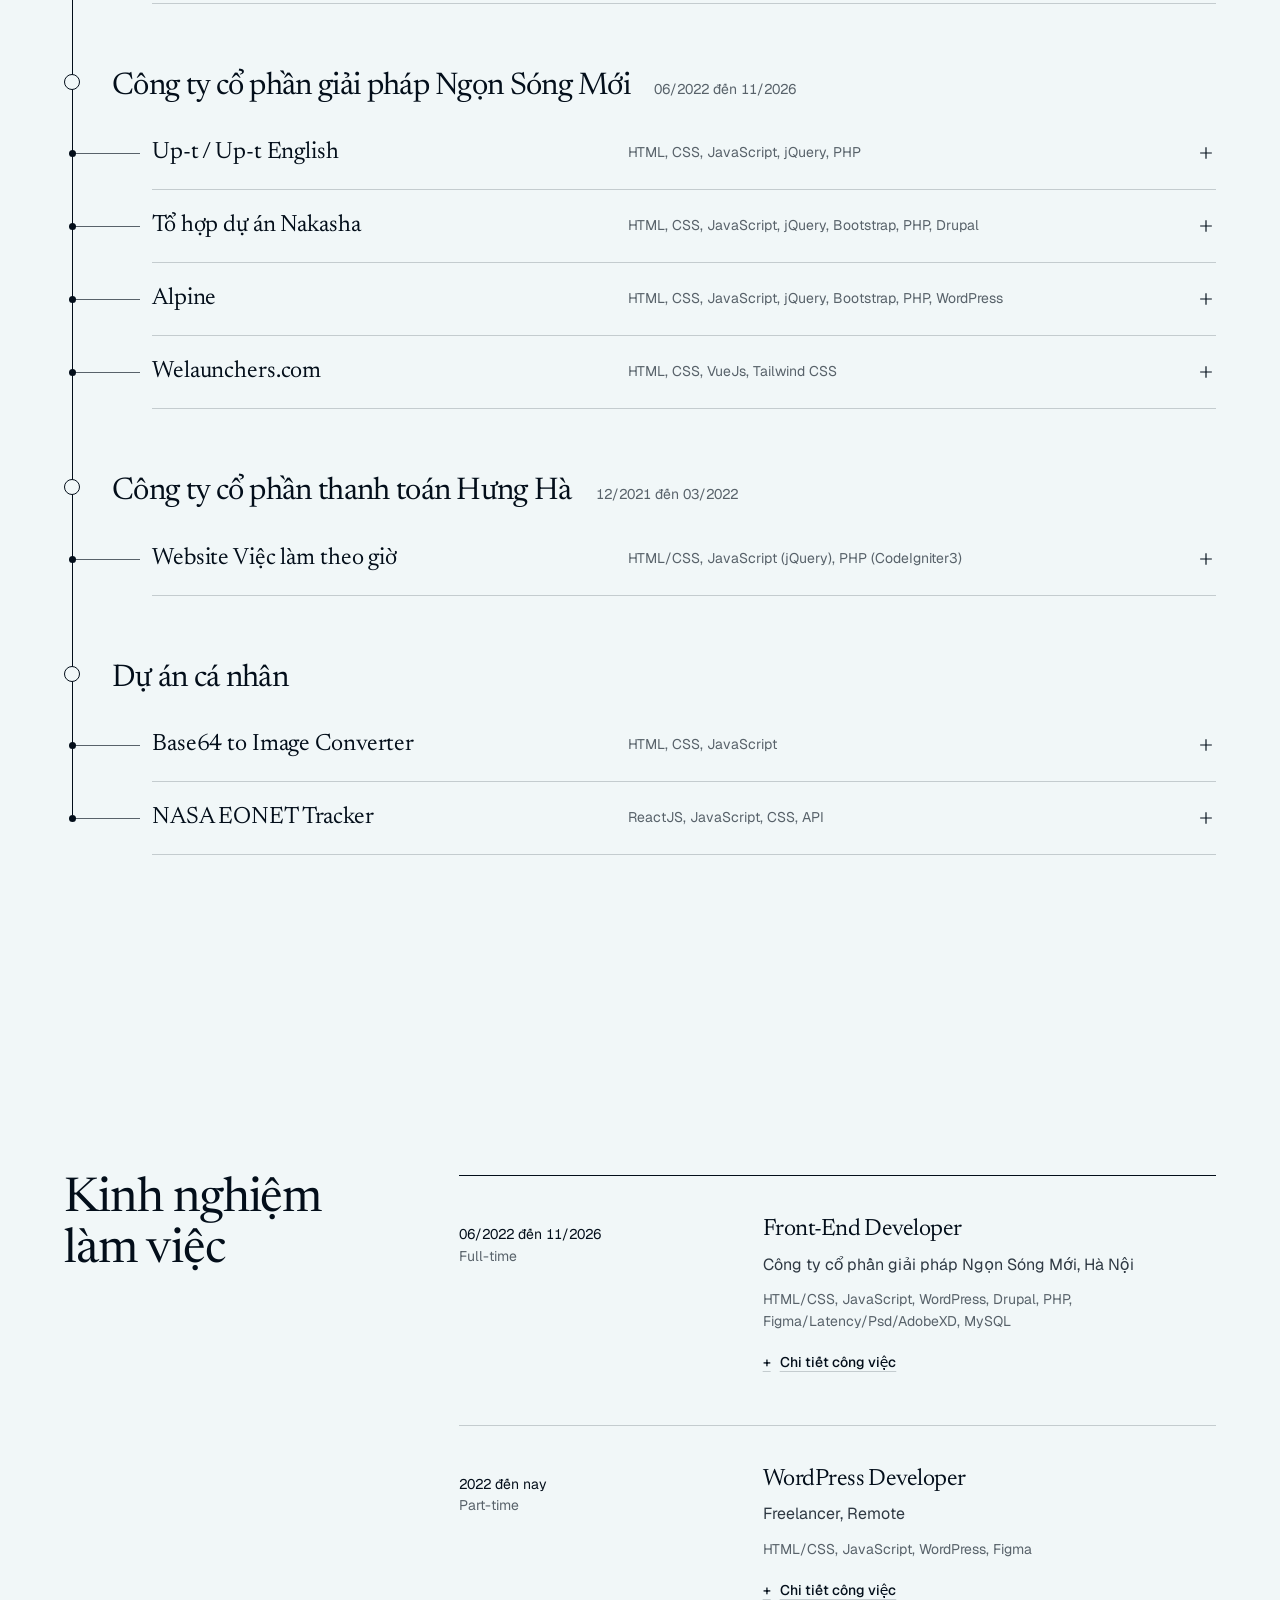
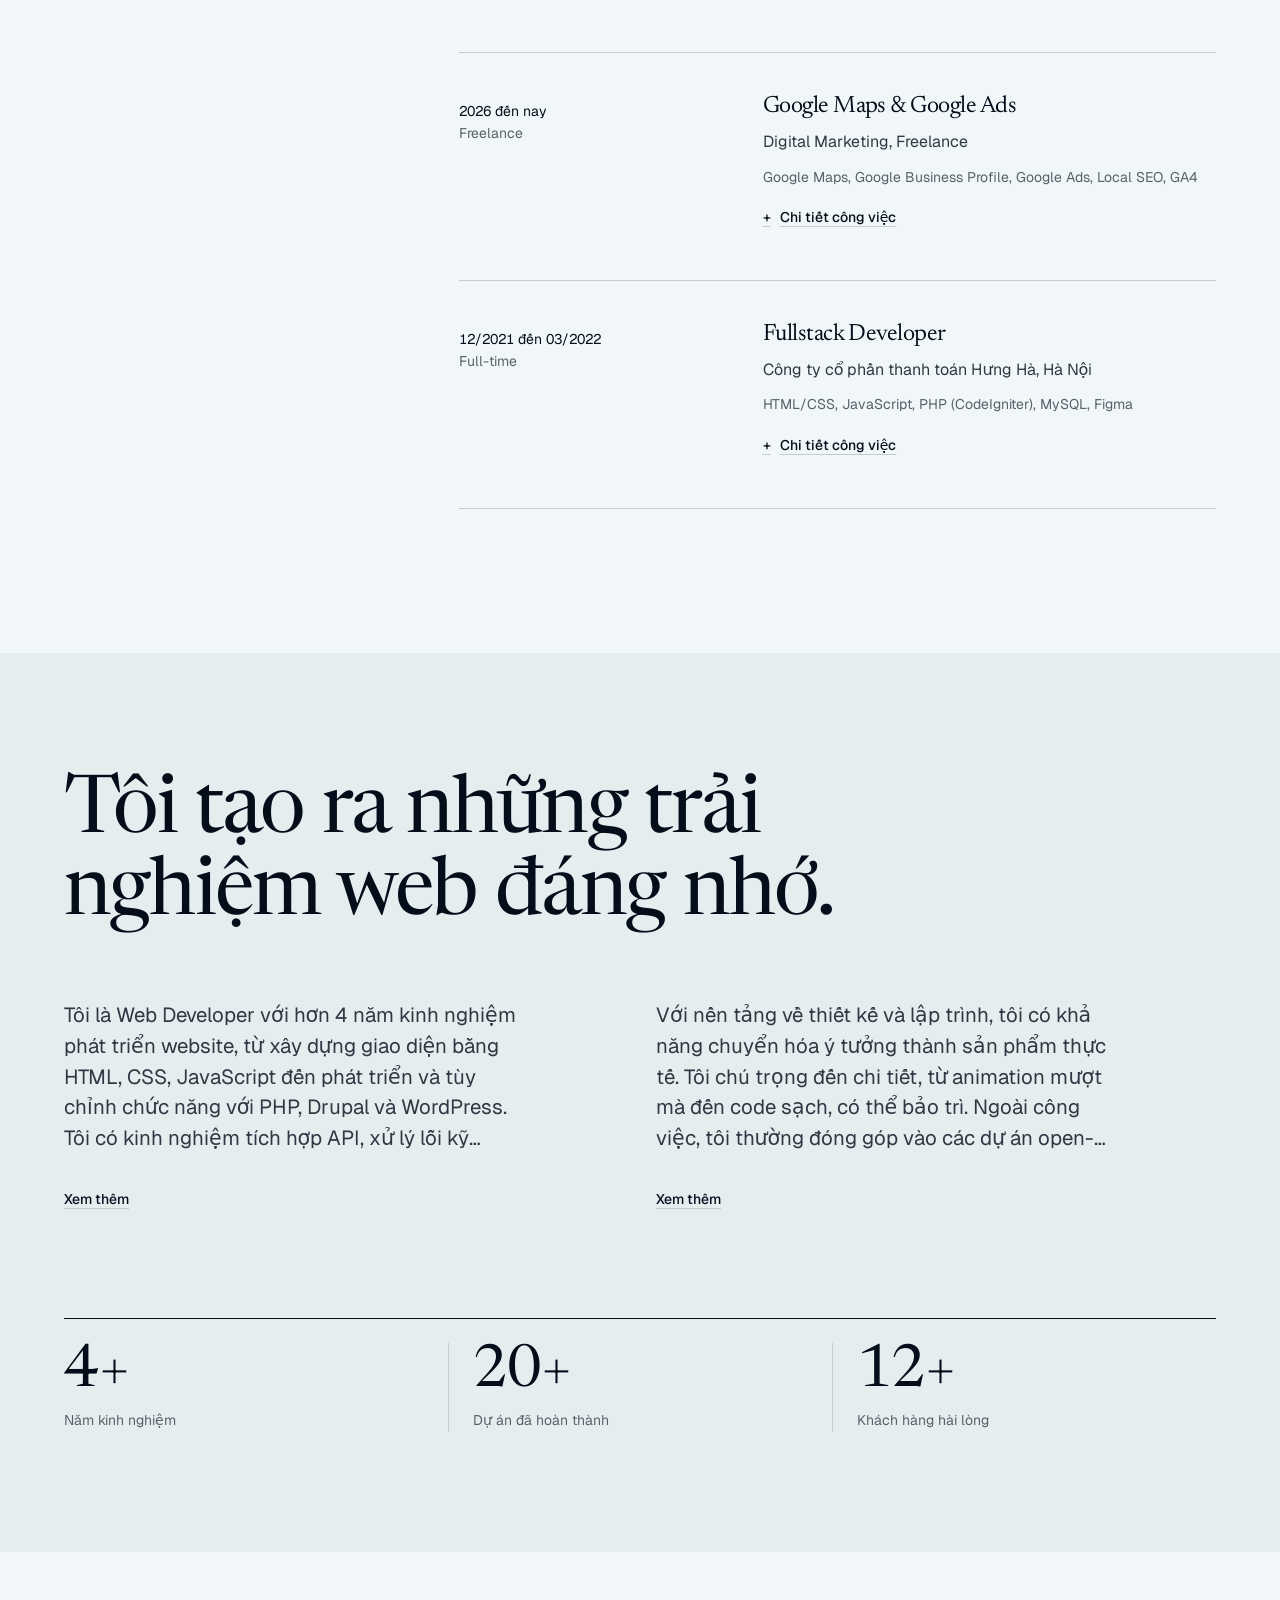
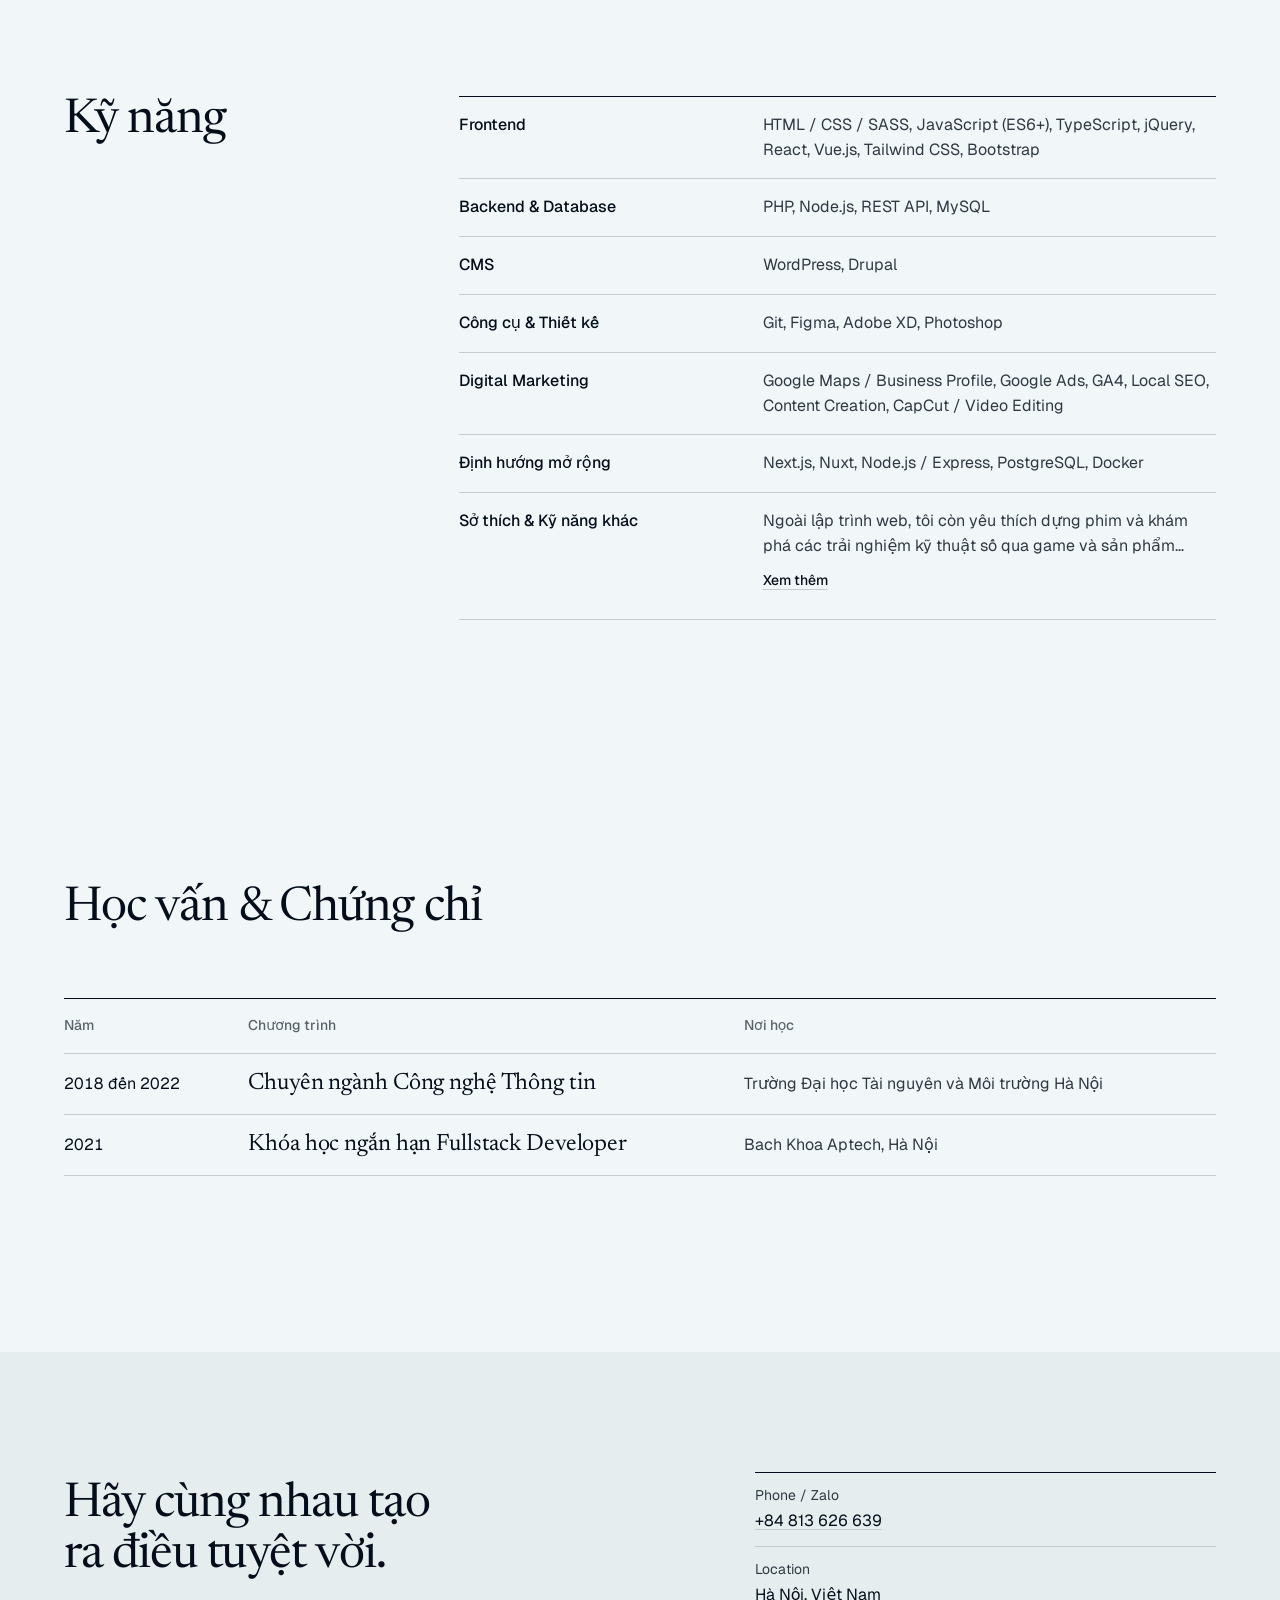
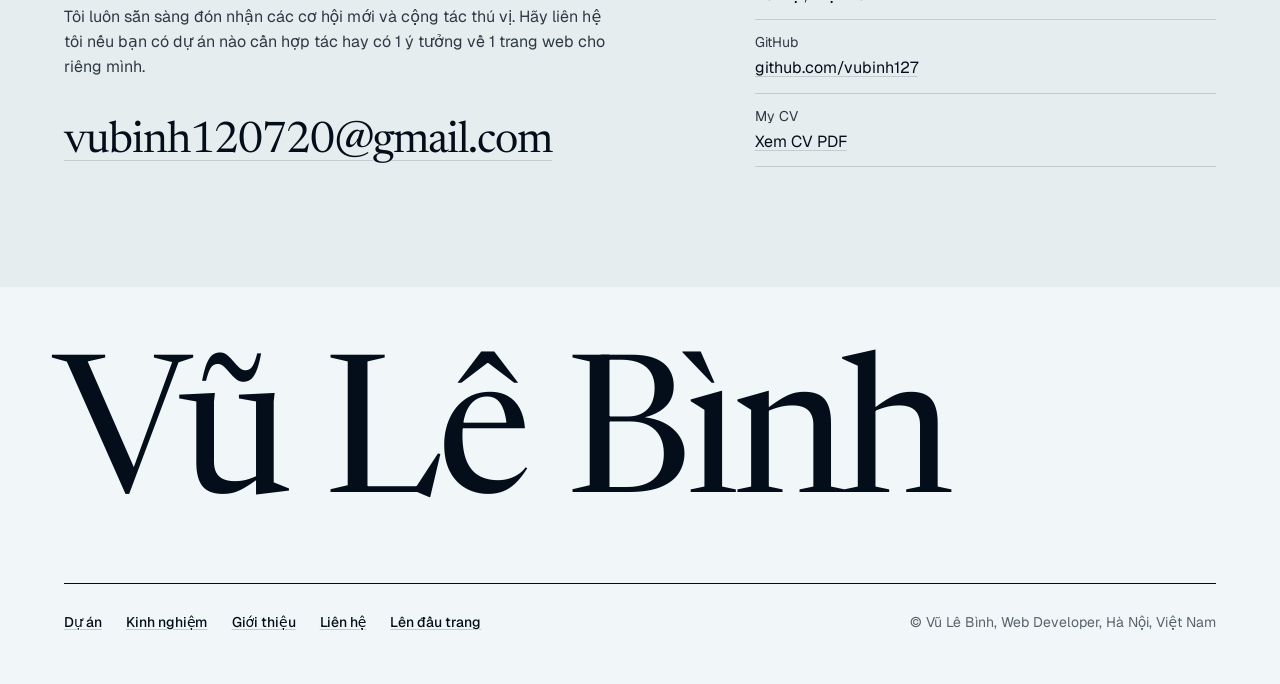
==== commit 5f682fcf: "Add files via upload" ====
--- a/index.html
+++ b/index.html
@@ -1,4 +1,4 @@
-﻿<!DOCTYPE html>
+<!DOCTYPE html>
 <html lang="vi">
 
 <head>
@@ -6,7 +6,6 @@
     <meta name="viewport" content="width=device-width, initial-scale=1.0">
     <title>Vũ Lê Bình · Web Developer</title>
 
-    <!-- ── SEO Meta Tags ── -->
     <meta name="description"
         content="I am a Web Developer with over 4 years of experience building beautiful, high-performance, and user-friendly web interfaces. I believe I can bring your designs to life.">
     <meta name="keywords"
@@ -15,7 +14,6 @@
     <meta name="robots" content="index, follow">
     <link rel="canonical" href="https://vubinh.id.vn/">
 
-    <!-- ── Open Graph (Facebook, Zalo, LinkedIn...) ── -->
     <meta property="og:type" content="website">
     <meta property="og:url" content="https://vubinh.id.vn/">
     <meta property="og:title" content="Vũ Lê Bình · Web Developer">
@@ -28,7 +26,6 @@
     <meta property="og:locale" content="vi_VN">
     <meta property="og:site_name" content="Vũ Lê Bình – Web Developer">
 
-    <!-- ── Twitter Card ── -->
     <meta name="twitter:card" content="summary">
     <meta name="twitter:title" content=" Vũ Lê Bình · Web Developer">
     <meta name="twitter:description"
@@ -37,17 +34,9 @@
     <meta name="twitter:image:alt" content="Vũ Lê Bình – Web Developer">
     <meta name="twitter:site" content="@vubinh127">
 
-    <!-- Google tag (gtag.js) -->
     <script async src="https://www.googletagmanager.com/gtag/js?id=G-Q7Q3TVV1NP"></script>
-    <script>
-        window.dataLayer = window.dataLayer || [];
-        function gtag() { dataLayer.push(arguments); }
-        gtag('js', new Date());
-
-        gtag('config', 'G-Q7Q3TVV1NP');
-    </script>
-
-    <!-- ── JSON-LD Structured Data (Google Search Name + Logo) ── -->
+    <script src="js/analytics.js"></script>
+
     <script type="application/ld+json">
     {
       "@context": "https://schema.org",
@@ -82,7 +71,6 @@
     }
     </script>
 
-    <!-- ── Favicon (Google yêu cầu ≥48×48) ── -->
     <link rel="icon" type="image/png" sizes="96x96" href="https://avatars.githubusercontent.com/vubinh127">
     <link rel="icon" type="image/png" sizes="48x48" href="https://avatars.githubusercontent.com/vubinh127">
     <link rel="icon" type="image/png" sizes="32x32" href="https://avatars.githubusercontent.com/vubinh127">
@@ -91,2421 +79,588 @@
     <link rel="shortcut icon" href="https://avatars.githubusercontent.com/vubinh127">
     <meta name="application-name" content="Vũ Lê Bình">
 
+    <script src="js/theme.js"></script>
 
     <link rel="preconnect" href="https://fonts.googleapis.com">
     <link rel="preconnect" href="https://fonts.gstatic.com" crossorigin>
-    <link
-        href="https://fonts.googleapis.com/css2?family=Cormorant+Garamond:ital,wght@0,300;0,400;0,600;1,300&family=Roboto:wght@300;400;500&display=swap"
-        rel="stylesheet">
-    <!-- Bootstrap 5 -->
-    <link href="https://cdnjs.cloudflare.com/ajax/libs/bootstrap/5.3.3/css/bootstrap.min.css" rel="stylesheet">
-    <script src="https://cdnjs.cloudflare.com/ajax/libs/jquery/3.7.1/jquery.min.js"></script>
-
-    <style>
-        :root {
-            --bg: #f9f8f6;
-            --sidebar-bg: #111110;
-            --sidebar-w: 250px;
-            --text: #1a1a18;
-            --black: #000;
-            --accent: #c9a96e;
-            --accent-light: #f0e6d3;
-            --border: #e5e3de;
-            --white: #ffffff;
-        }
-
-        body.dark {
-            --bg: #151514;
-            --sidebar-bg: #0a0a09;
-            --text: #e8e6e1;
-            --black: #c8c5be;
-            --accent: #d4b07a;
-            --accent-light: #272318;
-            --border: #2c2b29;
-            --white: #1e1d1b;
-        }
-
-        html {
-            scroll-behavior: smooth;
-            overflow-x: clip;
-        }
-
-        body {
-            font-family: 'Roboto', sans-serif;
-            background: var(--bg);
-            color: var(--text);
-            overflow-x: clip;
-        }
-
-        * {
-            box-sizing: border-box;
-        }
-
-        /* ── SIDEBAR ── */
-        .sidebar {
-            position: fixed;
-            top: 0;
-            left: 0;
-            width: var(--sidebar-w);
-            height: 100vh;
-            background: var(--sidebar-bg);
-            display: flex;
-            flex-direction: column;
-            padding: 32px 0;
-            z-index: 100;
-            overflow-y: auto;
-        }
-
-        .sidebar-avatar {
-            padding: 0 24px 28px;
-            border-bottom: 1px solid rgba(255, 255, 255, 0.08);
-        }
-
-        .sidebar nav {
-            display: flex;
-            flex-direction: column;
-            flex-grow: 1;
-        }
-
-        .avatar-ring {
-            width: 72px;
-            height: 72px;
-            flex-shrink: 0;
-        }
-
-        .avatar-ring img {
-            width: 100%;
-            height: 100%;
-            border-radius: 50%;
-            object-fit: cover;
-            border: 3px solid var(--sidebar-bg);
-        }
-
-        .sidebar-name {
-            font-family: 'Cormorant Garamond', serif;
-            font-size: 16px;
-            color: rgba(255, 255, 255, 0.85);
-            letter-spacing: 0.06em;
-        }
-
-        .sidebar-role {
-            font-size: 10px;
-            color: var(--accent);
-            letter-spacing: 0.14em;
-            text-transform: uppercase;
-            font-weight: 500;
-        }
-
-        nav {
-            flex: 1;
-            padding: 24px 0;
-        }
-
-        nav a {
-            display: flex;
-            align-items: center;
-            gap: 12px;
-            padding: 10px 24px;
-            text-decoration: none;
-            font-size: 11px;
-            letter-spacing: 0.14em;
-            text-transform: uppercase;
-            color: rgba(255, 255, 255, 0.35);
-            font-weight: 500;
-            transition: all 0.2s;
-            border-left: 2px solid transparent;
-            font-size: 14px;
-        }
-
-        nav a:hover,
-        nav a.active {
-            color: #fff;
-            border-left-color: var(--accent);
-            background: rgba(255, 255, 255, 0.04);
-        }
-
-        nav a svg {
-            width: 13px;
-            height: 13px;
-            flex-shrink: 0;
-        }
-
-        .sidebar-footer {
-            padding: 20px 24px 0;
-            border-top: 1px solid rgba(255, 255, 255, 0.08);
-        }
-
-        .social-row a {
-            color: rgba(255, 255, 255, 0.3);
-            transition: color 0.2s;
-            text-decoration: none;
-        }
-
-        .social-row a:hover {
-            color: var(--accent);
-        }
-
-        .social-row svg {
-            width: 13px;
-            height: 13px;
-            display: block;
-        }
-
-        .sidebar-contact {
-            font-size: 10px;
-            color: white;
-            line-height: 1.9;
-        }
-
-        .sidebar-contact a {
-            color: white;
-        }
-
-        .btn-lang {
-            display: flex;
-            border: 1px solid rgba(255, 255, 255, 0.12);
-            border-radius: 4px;
-            overflow: hidden;
-        }
-
-        .btn-lang span {
-            flex: 1;
-            text-align: center;
-            padding: 7px 0;
-            cursor: pointer;
-            font-size: 10px;
-            font-weight: 600;
-            letter-spacing: 0.1em;
-            text-transform: uppercase;
-            color: rgba(255, 255, 255, 0.3);
-            transition: all 0.2s;
-            user-select: none;
-        }
-
-        .btn-lang span.lang-active {
-            background: var(--accent);
-            color: #111;
-        }
-
-        .btn-lang span:not(.lang-active):hover {
-            background: rgba(255, 255, 255, 0.06);
-            color: rgba(255, 255, 255, 0.7);
-        }
-
-        /* ── MAIN ── */
-        .main {
-            margin-left: var(--sidebar-w);
-            min-height: 100vh;
-        }
-
-        .breadcrumb-bar {
-            position: sticky;
-            top: 0;
-            background: rgba(249, 248, 246, 0.92);
-            backdrop-filter: blur(14px);
-            -webkit-backdrop-filter: blur(14px);
-            border-bottom: 1px solid var(--border);
-            padding: 0 64px;
-            display: flex;
-            align-items: center;
-            justify-content: space-between;
-            gap: 12px;
-            z-index: 10;
-            height: 44px;
-        }
-
-        body.dark .breadcrumb-bar {
-            background: rgba(21, 21, 20, 0.92);
-        }
-
-        .breadcrumb-left {
-            display: flex;
-            align-items: center;
-            gap: 10px;
-            font-size: 10px;
-            letter-spacing: 0.14em;
-            text-transform: uppercase;
-            color: var(--black);
-        }
-
-        .breadcrumb-left svg {
-            width: 9px;
-            height: 9px;
-            opacity: 0.5;
-        }
-
-        .breadcrumb-left .bc-home {
-            opacity: 0.5;
-        }
-
-        .breadcrumb-left .bc-current {
-            color: var(--accent);
-            font-weight: 700;
-            letter-spacing: 0.16em;
-            display: flex;
-            align-items: center;
-            gap: 6px;
-        }
-
-        .breadcrumb-left .bc-current svg {
-            width: 11px;
-            height: 11px;
-            opacity: 1;
-            color: var(--accent);
-        }
-
-        /* Scroll progress bar */
-        .bc-progress-wrap {
-            position: absolute;
-            bottom: 0;
-            left: 0;
-            width: 100%;
-            height: 2px;
-            background: var(--border);
-        }
-
-        .bc-progress-fill {
-            height: 100%;
-            width: 0%;
-            background: var(--accent);
-            transition: width 0.1s linear;
-        }
-
-        /* Scroll percent badge */
-        .bc-scroll-pct {
-            font-size: 9px;
-            letter-spacing: 0.1em;
-            color: var(--accent);
-            font-weight: 700;
-            opacity: 0.8;
-            min-width: 30px;
-            text-align: right;
-        }
-
-        section {
-            padding: 72px 64px 80px;
-            border-bottom: 1px solid var(--border);
-            min-height: 100vh;
-            display: flex;
-            flex-direction: column;
-            justify-content: center;
-        }
-
-        section:last-child {
-            border-bottom: none;
-        }
-
-        .section-label {
-            font-size: 20px;
-            letter-spacing: 0.2em;
-            text-transform: uppercase;
-            color: var(--accent);
-            font-weight: 600;
-            margin-bottom: 8px;
-            display: flex;
-            align-items: center;
-            gap: 12px;
-        }
-
-        .section-label::before {
-            content: '';
-            width: 24px;
-            height: 1px;
-            background: var(--accent);
-        }
-
-        /* ── HOME — avatar LEFT ── */
-        .home-avatar-frame {
-            width: 200px;
-            height: 250px;
-            position: relative;
-            flex-shrink: 0;
-        }
-
-        .home-avatar-frame::after {
-            content: '';
-            position: absolute;
-            bottom: -10px;
-            right: -10px;
-            width: 100%;
-            height: 100%;
-            border: 2px solid var(--accent);
-            opacity: 0.25;
-            pointer-events: none;
-        }
-
-        .home-avatar-frame img {
-            width: 100%;
-            height: 100%;
-            object-fit: cover;
-            display: block;
-            position: relative;
-            z-index: 1;
-        }
-
-        #home .greeting {
-            font-size: 12px;
-            letter-spacing: 0.18em;
-            text-transform: uppercase;
-            color: var(--black);
-            margin-bottom: 14px;
-        }
-
-        #home .name {
-            font-family: 'Cormorant Garamond', serif;
-            font-size: clamp(40px, 4vw, 66px);
-            font-weight: 300;
-            line-height: 1.0;
-            letter-spacing: -0.01em;
-            color: var(--text);
-            margin-bottom: 10px;
-        }
-
-        #home .name strong {
-            font-weight: 600;
-        }
-
-        #home .role {
-            font-size: 13px;
-            letter-spacing: 0.18em;
-            text-transform: uppercase;
-            color: var(--black);
-            margin-bottom: 28px;
-        }
-
-        #home .bio {
-            font-size: 16px;
-            color: var(--black);
-            line-height: 1.85;
-            max-width: 460px;
-            font-weight: 300;
-            margin-bottom: 32px;
-        }
-
-        .info-grid {
-            display: grid;
-            grid-template-columns: 1fr;
-            max-width: 420px;
-            border: 1px solid var(--border);
-        }
-
-        .info-item {
-            display: flex;
-            align-items: center;
-            gap: 12px;
-            padding: 12px 16px;
-            border-bottom: 1px solid var(--border);
-            font-size: 14px;
-            color: var(--black);
-            transition: background 0.2s;
-            overflow-wrap: anywhere;
-        }
-
-        .info-item:hover {
-            background: var(--accent-light);
-        }
-
-        .info-item:last-child {
-            border-bottom: none;
-        }
-
-        .info-item svg {
-            width: 13px;
-            height: 13px;
-            color: var(--accent);
-            flex-shrink: 0;
-        }
-
-        .info-item a {
-            color: var(--black);
-        }
-
-        /* ── ABOUT ── */
-        .about-title {
-            font-family: 'Cormorant Garamond', serif;
-            font-size: 34px;
-            font-weight: 300;
-            line-height: 1.3;
-            margin-bottom: 18px;
-        }
-
-        .about-text {
-            font-size: 16px;
-            color: var(--black);
-            line-height: 1.9;
-            font-weight: 300;
-        }
-
-        .about-extra {
-            margin-top: 48px;
-            padding: 28px 32px;
-            border: 1px solid var(--border);
-            background: var(--white);
-            position: relative;
-            overflow: hidden;
-        }
-
-        .about-extra::before {
-            content: '';
-            position: absolute;
-            top: 0;
-            left: 0;
-            width: 3px;
-            height: 100%;
-            background: var(--accent);
-        }
-
-        .about-extra h3 {
-            font-family: 'Cormorant Garamond', serif;
-            font-size: 20px;
-            font-weight: 400;
-            margin-bottom: 10px;
-            color: var(--text);
-        }
-
-        .about-extra p {
-            font-size: 15px;
-            color: var(--black);
-            line-height: 1.85;
-            font-weight: 300;
-            margin: 0;
-        }
-
-        .stat-list {
-            display: flex;
-            flex-direction: column;
-            border: 1px solid var(--border);
-        }
-
-        .stat-item {
-            display: flex;
-            justify-content: space-between;
-            align-items: center;
-            padding: 18px 22px;
-            border-bottom: 1px solid var(--border);
-            transition: background 0.2s;
-        }
-
-        .stat-item:last-child {
-            border-bottom: none;
-        }
-
-        .stat-item:hover {
-            background: var(--accent-light);
-        }
-
-        .stat-num {
-            font-size: 30px;
-            font-weight: 300;
-            color: var(--accent);
-        }
-
-        .stat-label {
-            font-size: 14px;
-            color: var(--black);
-            text-align: right;
-            line-height: 1.5;
-        }
-
-        .skill-groups {
-            display: flex;
-            flex-direction: column;
-            border: 1px solid var(--border);
-        }
-
-        .skill-group {
-            display: flex;
-            gap: 24px;
-            align-items: baseline;
-            padding: 16px 22px;
-            border-bottom: 1px solid var(--border);
-        }
-
-        .skill-group:last-child {
-            border-bottom: none;
-        }
-
-        .skill-group-title {
-            flex: 0 0 170px;
-            font-size: 12px;
-            letter-spacing: 0.14em;
-            text-transform: uppercase;
-            color: var(--accent);
-            font-weight: 600;
-        }
-
-        .skill-tags {
-            display: flex;
-            flex-wrap: wrap;
-            gap: 8px;
-        }
-
-        .skill-tag {
-            font-size: 13px;
-            padding: 4px 12px;
-            border: 1px solid var(--border);
-            border-radius: 2px;
-            color: var(--text);
-            background: var(--white);
-        }
-
-        .skill-tag-learning {
-            border-style: dashed;
-            color: var(--black);
-        }
-
-        @media (max-width: 991px) {
-            .skill-group {
-                flex-direction: column;
-                gap: 10px;
-            }
-
-            .skill-group-title {
-                flex-basis: auto;
-            }
-        }
-
-        /* ── WORK ── */
-        .job {
-            padding: 32px 0;
-            border-bottom: 1px solid var(--border);
-        }
-
-        .job:first-child {
-            padding-top: 0;
-        }
-
-        .job:last-child {
-            border-bottom: none;
-        }
-
-        .job-date {
-            font-size: 12px;
-            color: var(--black);
-            letter-spacing: 0.08em;
-            padding-top: 4px;
-        }
-
-        .job-badge {
-            display: inline-block;
-            background: var(--accent-light);
-            color: var(--accent);
-            font-size: 9px;
-            letter-spacing: 0.1em;
-            text-transform: uppercase;
-            padding: 3px 8px;
-            border-radius: 2px;
-            margin-top: 8px;
-            font-weight: 600;
-        }
-
-        .job-title {
-            font-family: 'Cormorant Garamond', serif;
-            font-size: 24px;
-            font-weight: 400;
-            margin-bottom: 4px;
-        }
-
-        .job-company {
-            font-size: 14px;
-            color: var(--accent);
-            margin-bottom: 10px;
-            font-weight: 500;
-        }
-
-        .job-desc {
-            font-size: 16px;
-            color: var(--black);
-            line-height: 1.8;
-            font-weight: 300;
-            max-width: 520px;
-        }
-
-        .job-desc-list {
-            font-size: 15px;
-            color: var(--black);
-            line-height: 1.8;
-            font-weight: 300;
-            max-width: 520px;
-            padding-left: 18px;
-            margin: 0;
-            display: flex;
-            flex-direction: column;
-            gap: 4px;
-        }
-
-        .job-desc-list li::marker {
-            color: var(--accent);
-        }
-
-        .job-tag {
-            font-size: 10px;
-            padding: 3px 10px;
-            border: 1px solid var(--border);
-            color: var(--black);
-            border-radius: 2px;
-        }
-
-        /* ── PORTFOLIO ── */
-        .proj-grid {
-            display: grid;
-            grid-template-columns: repeat(2, 1fr);
-            gap: 10px;
-            margin: 20px 0 40px;
-        }
-
-        .proj-card {
-            background: var(--bg);
-            padding: 28px;
-            display: flex;
-            flex-direction: column;
-            gap: 10px;
-            transition: background 0.2s;
-            border: 1px solid var(--border);
-        }
-
-        .proj-card:hover {
-            background: var(--white);
-        }
-
-        .proj-company {
-            font-size: 24px;
-            font-weight: 400;
-            color: var(--black);
-            line-height: 1;
-            margin-top: 20px;
-        }
-
-        .proj-title {
-            font-family: 'Cormorant Garamond', serif;
-            font-size: 20px;
-            font-weight: 600;
-        }
-
-        .proj-desc {
-            font-size: 12px;
-            color: var(--black);
-            line-height: 1.7;
-            font-weight: 300;
-            flex: 1;
-        }
-
-        .proj-desc .desc {
-            font-style: italic;
-        }
-
-        .proj-stack {
-            font-size: 10px;
-            letter-spacing: 0.1em;
-            color: var(--accent);
-            text-transform: uppercase;
-            font-weight: 600;
-        }
-
-        .proj-link {
-            display: inline-flex;
-            align-items: center;
-            gap: 6px;
-            font-size: 12px;
-            letter-spacing: 0.1em;
-            text-transform: uppercase;
-            color: var(--text);
-            text-decoration: none;
-            font-weight: 500;
-            margin-top: 4px;
-            transition: color 0.2s;
-        }
-
-        .proj-link a {
-            color: var(--text);
-        }
-
-        .proj-link:hover {
-            color: var(--accent);
-        }
-
-        .proj-link svg {
-            width: 10px;
-            height: 10px;
-        }
-
-        /* ── EDUCATION ── */
-        .edu-item {
-            padding: 28px 0;
-            border-bottom: 1px solid var(--border);
-        }
-
-        .edu-item:first-child {
-            padding-top: 0;
-        }
-
-        .edu-item:last-child {
-            border-bottom: none;
-        }
-
-        .edu-year {
-            font-size: 12px;
-            color: var(--black);
-            letter-spacing: 0.08em;
-            padding-top: 4px;
-        }
-
-        .edu-degree {
-            font-family: 'Cormorant Garamond', serif;
-            font-size: 24px;
-            font-weight: 400;
-            margin-bottom: 4px;
-        }
-
-        .edu-school {
-            font-size: 14px;
-            color: var(--accent);
-            margin-bottom: 8px;
-            font-weight: 500;
-        }
-
-        .edu-note {
-            font-size: 14px;
-            color: var(--black);
-            line-height: 1.7;
-            font-weight: 300;
-        }
-
-        .cert-grid {
-            display: grid;
-            grid-template-columns: repeat(3, 1fr);
-            gap: 1px;
-            border: 1px solid var(--border);
-            margin-top: 48px;
-        }
-
-        .cert-card {
-            background: var(--bg);
-            padding: 22px;
-            transition: background 0.2s;
-        }
-
-        .cert-card:hover {
-            background: var(--white);
-        }
-
-        .cert-name {
-            font-size: 14px;
-            font-weight: 500;
-            margin-bottom: 4px;
-        }
-
-        .cert-org {
-            font-size: 12px;
-            color: var(--accent);
-            letter-spacing: 0.1em;
-            text-transform: uppercase;
-            margin-bottom: 6px;
-        }
-
-        .cert-year {
-            font-size: 11px;
-            color: var(--black);
-        }
-
-        /* ── CONTACT ── */
-        #contact {
-            min-height: auto;
-            padding-bottom: 80px;
-        }
-
-        .contact-big {
-            font-family: 'Cormorant Garamond', serif;
-            font-size: clamp(30px, 3.5vw, 44px);
-            font-weight: 300;
-            line-height: 1.25;
-            margin-bottom: 20px;
-        }
-
-        .contact-sub {
-            font-size: 13px;
-            color: var(--black);
-            line-height: 1.8;
-            font-weight: 300;
-            margin-bottom: 28px;
-        }
-
-        .contact-email {
-            display: inline-flex;
-            align-items: center;
-            gap: 8px;
-            font-size: 13px;
-            color: var(--text);
-            text-decoration: none;
-            font-weight: 500;
-            border-bottom: 1px solid var(--text);
-            padding-bottom: 4px;
-            transition: color 0.2s, border-color 0.2s;
-        }
-
-        .contact-email:hover {
-            color: var(--accent);
-            border-color: var(--accent);
-        }
-
-        .contact-list {
-            display: flex;
-            flex-direction: column;
-            border: 1px solid var(--border);
-        }
-
-        .contact-row {
-            display: flex;
-            align-items: center;
-            gap: 14px;
-            padding: 15px 20px;
-            border-bottom: 1px solid var(--border);
-            font-size: 12px;
-            color: var(--black);
-            transition: background 0.2s;
-        }
-
-        .contact-row a {
-            color: var(--black);
-            text-decoration: underline;
-        }
-
-        .contact-row:last-child {
-            border-bottom: none;
-        }
-
-        .contact-row:hover {
-            background: var(--accent-light);
-            color: var(--text);
-        }
-
-        .contact-row svg {
-            width: 13px;
-            height: 13px;
-            color: var(--accent);
-            flex-shrink: 0;
-        }
-
-        .contact-row strong {
-            display: block;
-            font-size: 9px;
-            letter-spacing: 0.1em;
-            text-transform: uppercase;
-            color: var(--text);
-            margin-bottom: 1px;
-            font-weight: 600;
-        }
-
-        .page-footer {
-            text-align: center;
-            padding: 20px;
-            font-size: 10px;
-            color: var(--black);
-            letter-spacing: 0.08em;
-            border-top: 1px solid var(--border);
-        }
-
-        /* Reveal animation */
-        .reveal {
-            opacity: 0;
-            transform: translateY(16px);
-            transition: opacity 0.6s ease, transform 0.6s ease;
-        }
-
-        .reveal.visible {
-            opacity: 1;
-            transform: none;
-        }
-
-        @media (max-width: 1024px) {
-            .proj-grid {
-                grid-template-columns: 1fr;
-            }
-
-        }
-
-        @media (max-width: 991px) {
-            :root {
-                --sidebar-w: 100%;
-            }
-
-            .sidebar {
-                position: fixed;
-                top: 0;
-                left: 0;
-                width: 100%;
-                height: 52px;
-                flex-direction: row;
-                align-items: center;
-                justify-content: space-between;
-                padding: 0 16px;
-                overflow: visible;
-                z-index: 1000;
-                background: var(--sidebar-bg);
-                border-bottom: 1px solid rgba(255, 255, 255, 0.08);
-            }
-
-            .sidebar-avatar {
-                border: none;
-                padding: 0;
-            }
-
-            .avatar-ring {
-                width: 34px;
-                height: 34px;
-            }
-
-            .sidebar-name {
-                display: block;
-                font-size: 14px;
-                color: #fff;
-            }
-
-            .sidebar-role {
-                display: none;
-            }
-
-            .sidebar-menu-wrapper {
-                position: fixed;
-                top: 0;
-                right: 0;
-                width: 280px;
-                max-width: 85vw;
-                height: 100vh;
-                background: var(--sidebar-bg);
-                z-index: 1001;
-                display: flex;
-                flex-direction: column;
-                padding: 60px 20px 30px;
-                transform: translateX(100%);
-                transition: transform 0.3s cubic-bezier(0.4, 0, 0.2, 1);
-                box-shadow: -5px 0 25px rgba(0, 0, 0, 0.5);
-                overflow-y: auto;
-                border-left: 1px solid rgba(255, 255, 255, 0.1);
-            }
-
-            body.menu-open .sidebar-menu-wrapper {
-                transform: translateX(0);
-            }
-
-            .sidebar nav {
-                display: flex;
-                flex-direction: column;
-                padding: 0;
-                background: transparent;
-                border: none;
-                width: 100%;
-            }
-
-            .sidebar nav a {
-                padding: 12px 14px;
-                font-size: 13px;
-                border-radius: 6px;
-            }
-
-            .sidebar-footer {
-                display: flex !important;
-                flex-direction: column;
-                gap: 14px;
-                margin-top: auto;
-                padding: 20px 0 0;
-                border-top: 1px solid rgba(255, 255, 255, 0.1);
-            }
-
-            #sidebar-overlay {
-                position: fixed;
-                top: 0;
-                left: 0;
-                width: 100vw;
-                height: 100vh;
-                background: rgba(0, 0, 0, 0.6);
-                backdrop-filter: blur(4px);
-                -webkit-backdrop-filter: blur(4px);
-                z-index: 1000;
-                opacity: 0;
-                pointer-events: none;
-                transition: opacity 0.3s ease;
-                touch-action: none;
-            }
-
-            body.menu-open #sidebar-overlay {
-                opacity: 1;
-                pointer-events: auto;
-            }
-
-            body.menu-open {
-                overflow: hidden;
-            }
-
-            #menu-toggle {
-                background: none;
-                border: none;
-                color: white;
-                font-size: 22px;
-                padding: 6px 10px;
-                cursor: pointer;
-                z-index: 1002;
-                line-height: 1;
-            }
-
-            .main {
-                margin-left: 0;
-                margin-top: 52px;
-            }
-
-            .breadcrumb-bar {
-                position: sticky;
-                top: 52px;
-                padding: 0 16px;
-                z-index: 99;
-                height: 40px;
-            }
-
-            section {
-                padding: 40px 16px;
-            }
-
-            #home .d-flex {
-                flex-direction: column;
-                align-items: flex-start;
-            }
-
-            .home-avatar-frame {
-                width: 140px;
-                height: 180px;
-            }
-
-
-            .cert-grid {
-                grid-template-columns: 1fr;
-            }
-
-            #home .name {
-                font-size: 32px;
-            }
-
-            .about-title {
-                font-size: 24px;
-            }
-
-            .contact-big {
-                font-size: 24px;
-            }
-        }
-
-        @media (min-width: 992px) {
-            .sidebar-menu-wrapper {
-                display: flex !important;
-                flex-direction: column;
-                flex-grow: 1;
-                justify-content: space-between;
-                transform: none !important;
-                position: static;
-                width: auto;
-                height: auto;
-                background: transparent;
-                padding: 0;
-                box-shadow: none;
-                border: none;
-            }
-
-            .sidebar nav {
-                display: flex !important;
-            }
-
-            .sidebar-footer {
-                display: flex !important;
-            }
-        }
-
-        /* ── DARK MODE BUTTON ── */
-        #dark-toggle {
-            position: fixed;
-            bottom: 28px;
-            right: 28px;
-            z-index: 9999;
-            display: flex;
-            align-items: center;
-            gap: 8px;
-            padding: 10px 16px;
-            background: var(--white);
-            border: 1px solid var(--border);
-            border-radius: 100px;
-            cursor: pointer;
-            font-family: 'Roboto', sans-serif;
-            font-size: 12px;
-            font-weight: 500;
-            letter-spacing: 0.08em;
-            color: var(--text);
-            box-shadow: 0 4px 20px rgba(0, 0, 0, 0.12);
-            transition: all 0.25s ease;
-            user-select: none;
-        }
-
-        #dark-toggle:hover {
-            border-color: var(--accent);
-            color: var(--accent);
-            box-shadow: 0 6px 28px rgba(0, 0, 0, 0.18);
-            transform: translateY(-1px);
-        }
-
-        #dark-toggle svg {
-            width: 15px;
-            height: 15px;
-            flex-shrink: 0;
-            transition: transform 0.4s ease;
-        }
-
-        #dark-toggle:hover svg {
-            transform: rotate(20deg);
-        }
-
-        #dark-toggle .toggle-label {
-            white-space: nowrap;
-        }
-
-        @media (max-width: 991px) {
-            #dark-toggle {
-                bottom: 18px;
-                right: 18px;
-                padding: 10px;
-                border-radius: 50%;
-                width: 42px;
-                height: 42px;
-                justify-content: center;
-            }
-
-            #dark-toggle .toggle-label {
-                display: none;
-            }
-        }
-    </style>
+    <link href="https://fonts.googleapis.com/css2?family=Newsreader:opsz,wght@6..72,400&family=Geist:wght@400;500&display=swap" rel="stylesheet">
+    <link rel="stylesheet" href="css/style.css">
 </head>
-
 <body>
-
-    <header class="sidebar">
-        <div class="sidebar-avatar d-flex align-items-center gap-3">
-            <div class="avatar-ring">
-                <img src="https://avatars.githubusercontent.com/vubinh127" alt="Vũ Lê Bình">
-            </div>
-            <div>
-                <div class="sidebar-name">Vũ Lê Bình</div>
-                <div class="sidebar-role">Web Developer</div>
+    <a class="skip" href="#portfolio"><span class="t" data-vi="Bỏ qua, tới dự án" data-en="Skip to projects">Bỏ qua, tới dự án</span></a>
+
+    <header class="bar">
+        <div class="container bar-inner">
+            <a href="#home" class="wordmark" aria-label="Vũ Lê Bình, về đầu trang">Vũ Lê Bình</a>
+            <nav class="nav" id="nav" aria-label="Main">
+                <a href="#portfolio"><span class="t" data-vi="Dự án" data-en="Projects">Dự án</span></a>
+                <a href="#work"><span class="t" data-vi="Kinh nghiệm" data-en="Experience">Kinh nghiệm</span></a>
+                <a href="#about"><span class="t" data-vi="Giới thiệu" data-en="About">Giới thiệu</span></a>
+                <a href="#education"><span class="t" data-vi="Học vấn" data-en="Education">Học vấn</span></a>
+                <a href="#contact"><span class="t" data-vi="Liên hệ" data-en="Contact">Liên hệ</span></a>
+            </nav>
+            <div class="tools">
+                <div class="lang" id="lang-toggle" role="group" aria-label="Language">
+                    <button type="button" data-lang="vi" aria-pressed="true">VI</button>
+                    <button type="button" data-lang="en" aria-pressed="false">EN</button>
+                </div>
+                <button type="button" class="theme" id="theme-toggle" aria-label="Toggle dark mode">
+                    <svg aria-hidden="true" class="i-moon" viewBox="0 0 24 24"><path d="M21 12.79A9 9 0 1 1 11.21 3a7 7 0 0 0 9.79 9.79z" /></svg>
+                    <svg aria-hidden="true" class="i-sun" viewBox="0 0 24 24"><circle cx="12" cy="12" r="4" /><path d="M12 2v2M12 20v2M4.9 4.9l1.4 1.4M17.7 17.7l1.4 1.4M2 12h2M20 12h2M4.9 19.1l1.4-1.4M17.7 6.3l1.4-1.4" /></svg>
+                </button>
             </div>
         </div>
-
-        <div class="sidebar-menu-wrapper">
-            <nav class="py-4">
-                <a href="#home" class="active">
-                    <svg viewBox="0 0 24 24" fill="none" stroke="currentColor" stroke-width="1.8" stroke-linecap="round"
-                        stroke-linejoin="round">
-                        <path d="m3 9 9-7 9 7v11a2 2 0 0 1-2 2H5a2 2 0 0 1-2-2z" />
-                        <polyline points="9 22 9 12 15 12 15 22" />
-                    </svg><span class="t" data-vi="Trang chủ" data-en="Home">Trang chủ</span>
-                </a>
-                <a href="#about">
-                    <svg viewBox="0 0 24 24" fill="none" stroke="currentColor" stroke-width="1.8" stroke-linecap="round"
-                        stroke-linejoin="round">
-                        <circle cx="12" cy="8" r="5" />
-                        <path d="M20 21a8 8 0 1 0-16 0" />
-                    </svg><span class="t" data-vi="Giới thiệu" data-en="About">Giới thiệu</span>
-                </a>
-                <a href="#work">
-                    <svg viewBox="0 0 24 24" fill="none" stroke="currentColor" stroke-width="1.8" stroke-linecap="round"
-                        stroke-linejoin="round">
-                        <rect width="20" height="14" x="2" y="7" rx="2" />
-                        <path d="M16 21V5a2 2 0 0 0-2-2h-4a2 2 0 0 0-2 2v16" />
-                    </svg><span class="t" data-vi="Kinh nghiệm" data-en="Work Profile">Kinh nghiệm</span>
-                </a>
-                <a href="#portfolio">
-                    <svg viewBox="0 0 24 24" fill="none" stroke="currentColor" stroke-width="1.8" stroke-linecap="round"
-                        stroke-linejoin="round">
-                        <rect width="7" height="7" x="3" y="3" rx="1" />
-                        <rect width="7" height="7" x="14" y="3" rx="1" />
-                        <rect width="7" height="7" x="14" y="14" rx="1" />
-                        <rect width="7" height="7" x="3" y="14" rx="1" />
-                    </svg><span class="t" data-vi="Portfolio" data-en="Portfolio">Portfolio</span>
-                </a>
-                <a href="#education">
-                    <svg viewBox="0 0 24 24" fill="none" stroke="currentColor" stroke-width="1.8" stroke-linecap="round"
-                        stroke-linejoin="round">
-                        <path d="M22 10v6M2 10l10-5 10 5-10 5z" />
-                        <path d="M6 12v5c3 3 9 3 12 0v-5" />
-                    </svg><span class="t" data-vi="Học vấn" data-en="Education">Học vấn</span>
-                </a>
-                <a href="#contact">
-                    <svg viewBox="0 0 24 24" fill="none" stroke="currentColor" stroke-width="1.8" stroke-linecap="round"
-                        stroke-linejoin="round">
-                        <rect width="20" height="16" x="2" y="4" rx="2" />
-                        <path d="m22 7-8.97 5.7a1.94 1.94 0 0 1-2.06 0L2 7" />
-                    </svg><span class="t" data-vi="Liên hệ" data-en="Contact">Liên hệ</span>
-                </a>
-            </nav>
-
-            <div class="sidebar-footer d-flex flex-column gap-2">
-                <div class="social-row d-flex gap-3">
-                    <a href="https://github.com/vubinh127" target="_blank">
-                        <svg viewBox="0 0 24 24" fill="currentColor">
-                            <path
-                                d="M15 22v-4a4.8 4.8 0 0 0-1-3.5c3 0 6-2 6-5.5.08-1.25-.27-2.48-1-3.5.28-1.15.28-2.35 0-3.5 0 0-1 0-3 1.5-2.64-.5-5.36-.5-8 0C6 2 5 2 5 2c-.3 1.15-.3 2.35 0 3.5A5.403 5.403 0 0 0 4 9c0 3.5 3 5.5 6 5.5-.39.49-.68 1.05-.85 1.65-.17.6-.22 1.23-.15 1.85v4" />
-                            <path d="M9 18c-4.51 2-5-2-7-2" />
-                        </svg>
-                    </a>
-                    <a href="https://www.facebook.com/vubinhh127" target="_blank">
-                        <svg viewBox="0 0 24 24" fill="currentColor">
-                            <path d="M18 2h-3a5 5 0 0 0-5 5v3H7v4h3v8h4v-8h3l1-4h-4V7a1 1 0 0 1 1-1h3z" />
-                        </svg>
-                    </a>
+    </header>
+
+    <main>
+        <section id="home" class="hero proof">
+            <div class="container">
+                <div class="mark-wrap">
+                    <h1 class="mark" id="mark">Vũ Lê Bình</h1>
                 </div>
-                <div class="sidebar-contact">vubinh120720@gmail.com<br>0813626639</div>
-                <div class="btn-lang" id="lang-toggle">
-                    <span data-lang="vi" class="lang-active">🇻🇳 VI</span>
-                    <span data-lang="en">🇬🇧 EN</span>
-                </div>
-            </div>
-        </div>
-
-        <button id="menu-toggle" class="d-lg-none">☰</button>
-        <div id="sidebar-overlay"></div>
-    </header>
-
-    <main class="main" id="printable">
-
-        <div class="breadcrumb-bar">
-            <div class="breadcrumb-left">
-                <span class="bc-home t" data-vi="TRANG CHỦ" data-en="HOME">TRANG CHỦ</span>
-                <svg viewBox="0 0 24 24" fill="none" stroke="currentColor" stroke-width="2">
-                    <polyline points="9 18 15 12 9 6" />
-                </svg>
-                <span class="bc-current">
-                    <svg id="bc-icon" viewBox="0 0 24 24" fill="none" stroke="currentColor" stroke-width="2"
-                        stroke-linecap="round" stroke-linejoin="round">
-                        <path d="m3 9 9-7 9 7v11a2 2 0 0 1-2 2H5a2 2 0 0 1-2-2z" />
-                        <polyline points="9 22 9 12 15 12 15 22" />
-                    </svg>
-                    <span id="bc-section">TRANG CHỦ</span>
-                </span>
-            </div>
-            <span class="bc-scroll-pct" id="bc-pct">0%</span>
-            <div class="bc-progress-wrap">
-                <div class="bc-progress-fill" id="bc-progress"></div>
-            </div>
-        </div>
-
-
-        <section id="home">
-            <div class="section-label">
-                <span class="t" data-vi="Hồ sơ cá nhân" data-en="My Profile">Hồ sơ cá nhân</span>
-            </div>
-            <div class="d-flex align-items-center gap-5 mt-3">
-
-                <div class="home-avatar-frame reveal flex-shrink-0">
-                    <img src="https://avatars.githubusercontent.com/vubinh127" alt="Vũ Lê Bình">
-                </div>
-
-                <div>
-                    <div class="greeting reveal">
-                        <span class="t" data-vi="Xin chào, tôi là" data-en="Hello everybody, I am">Xin chào, tôi
-                            là</span>
+
+                <div class="hero-foot">
+                    <div class="avatar open-to-work">
+                        <img src="https://avatars.githubusercontent.com/vubinh127" alt="Vũ Lê Bình" width="112" height="112" fetchpriority="high">
+                        <span class="otw-badge t" data-vi="Đang tìm việc" data-en="Open to Work">Đang tìm việc</span>
                     </div>
-                    <h1 class="name reveal">Vũ Lê <strong>Bình</strong></h1>
-                    <div class="role reveal">Web Developer</div>
-                    <p class="bio reveal">
-                        <span class="t"
-                              data-vi="Tôi là Web Developer với hơn 4 năm kinh nghiệm phát triển website, từ xây dựng giao diện bằng HTML, CSS, JavaScript đến phát triển và tùy chỉnh chức năng với PHP, Drupal và WordPress. Tôi có kinh nghiệm tích hợp API, xử lý lỗi kỹ thuật và tối ưu hiệu năng website. Bên cạnh lập trình, tôi còn có kinh nghiệm về Google Business Profile, Google Ads và tối ưu SEO, hướng đến xây dựng những website hiệu quả, thân thiện với người dùng và đáp ứng nhu cầu thực tế của doanh nghiệp."
-                              data-en="I am a Web Developer with over 4 years of experience in web development, from building user interfaces with HTML, CSS, and JavaScript to developing and customizing functionality with PHP, Drupal, and WordPress. I have experience with API integration, debugging, and website performance optimization. In addition to development, I have experience with Google Business Profile, Google Ads, and SEO, focusing on building effective, user-friendly websites that meet real business needs.">
-                            Tôi là Web Developer với hơn 4 năm kinh nghiệm phát triển website, từ xây dựng giao diện bằng HTML, CSS, JavaScript đến phát triển và tùy chỉnh chức năng với PHP, Drupal và WordPress. Tôi có kinh nghiệm tích hợp API, xử lý lỗi kỹ thuật và tối ưu hiệu năng website. Bên cạnh lập trình, tôi còn có kinh nghiệm về Google Business Profile, Google Ads và tối ưu SEO, hướng đến xây dựng những website hiệu quả, thân thiện với người dùng và đáp ứng nhu cầu thực tế của doanh nghiệp.
-                        </span>
-                    </p>
-                    <div class="info-grid reveal d-none">
-                        <div class="info-item">
-                            <svg viewBox="0 0 24 24" fill="none" stroke="currentColor" stroke-width="2"
-                                stroke-linecap="round" stroke-linejoin="round">
-                                <rect width="20" height="16" x="2" y="4" rx="2" />
-                                <path d="m22 7-8.97 5.7a1.94 1.94 0 0 1-2.06 0L2 7" />
-                            </svg>
-                            <a href="mailto:vubinh120720@gmail.com">vubinh120720@gmail.com</a>
-                        </div>
-                        <div class="info-item">
-                            <svg viewBox="0 0 24 24" fill="none" stroke="currentColor" stroke-width="2"
-                                stroke-linecap="round" stroke-linejoin="round">
-                                <path d="M22 16.92v3a2 2 0 0 1-2.18 2 19.79 19.79 0 0 1-8.63-3.07A19.5 19.5 0 0 1 4.69 12 19.79 19.79 0 0 1 1.6 3.22 2 2 0 0 1 3.6 1h3a2 2 0 0 1 2 1.72c.127.96.361 1.903.7 2.81a2 2 0 0 1-.45 2.11L7.91 8.6a16 16 0 0 0 5.55 5.55l.96-.96a2 2 0 0 1 2.11-.45c.907.339 1.85.573 2.81.7A2 2 0 0 1 22 16.92z" />
-                            </svg>
-                            <a href="tel:+84813626639">0813626639</a>
-                        </div>
-                        <div class="info-item">
-                            <svg viewBox="0 0 24 24" fill="none" stroke="currentColor" stroke-width="2"
-                                stroke-linecap="round" stroke-linejoin="round">
-                                <path d="M20 10c0 6-8 12-8 12s-8-6-8-12a8 8 0 0 1 16 0Z" />
-                                <circle cx="12" cy="10" r="3" />
-                            </svg>
-                            <span class="t" data-vi="Hà Nội, Việt Nam" data-en="Hanoi, Vietnam">Hà Nội, Việt Nam</span>
-                        </div>
-                        <div class="info-item">
-                            <svg viewBox="0 0 24 24" fill="none" stroke="currentColor" stroke-width="2"
-                                stroke-linecap="round" stroke-linejoin="round">
-                                <path d="M15 22v-4a4.8 4.8 0 0 0-1-3.5c3 0 6-2 6-5.5.08-1.25-.27-2.48-1-3.5.28-1.15.28-2.35 0-3.5 0 0-1 0-3 1.5-2.64-.5-5.36-.5-8 0C6 2 5 2 5 2c-.3 1.15-.3 2.35 0 3.5A5.403 5.403 0 0 0 4 9c0 3.5 3 5.5 6 5.5-.39.49-.68 1.05-.85 1.65-.17.6-.22 1.23-.15 1.85v4" />
-                                <path d="M9 18c-4.51 2-5-2-7-2" />
-                            </svg>
-                            <a href="https://github.com/vubinh127" target="_blank" rel="noopener noreferrer">github.com/vubinh127</a>
-                        </div>
+                    <p class="lead hero-lead"><span class="t" data-vi="Web Developer tại Hà Nội, đang tìm một môi trường để không ngừng học hỏi, phát triển và gắn bó lâu dài." data-en="Web Developer in Hanoi, looking for a place to keep learning, grow my craft and stay for the long run.">Web Developer tại Hà Nội, đang tìm một môi trường để không ngừng học hỏi, phát triển và gắn bó lâu dài.</span></p>
+                    <div class="hero-actions">
+                        <a href="mailto:vubinh120720@gmail.com" class="btn btn-primary"><span class="t" data-vi="Gửi email cho tôi" data-en="Email me">Gửi email cho tôi</span></a>
+                        <a href="./cv/CV-VU-LE-BINH.pdf" target="_blank" rel="noopener" class="btn"><span class="t" data-vi="Xem CV PDF" data-en="View CV PDF">Xem CV PDF</span></a>
                     </div>
                 </div>
             </div>
         </section>
 
-
-        <section id="about">
-            <div class="section-label"><span class="t" data-vi="Giới thiệu" data-en="About Me">Giới thiệu</span></div>
-            <div class="row g-5 mt-1">
-                <div class="col-md-6">
-                    <div class="about-title reveal">
-                        <span class="t" data-vi="Tôi tạo ra những trải nghiệm web đáng nhớ."
-                            data-en="I craft memorable web experiences that matter.">Tôi tạo ra những <em>trải nghiệm
-                                web</em> đáng
-                            nhớ.</span>
-                    </div>
-                    <p class="about-text reveal">
-                        <span class="t"
-                            data-vi="Với nền tảng về thiết kế và lập trình, tôi có khả năng chuyển hóa ý tưởng thành sản phẩm thực tế. Tôi chú trọng đến chi tiết — từ animation mượt mà đến code sạch, có thể bảo trì. Ngoài công việc, tôi thường đóng góp vào các dự án open-source và chia sẻ kiến thức trong cộng đồng dev Việt Nam. Bên cạnh lập trình, tôi có kinh nghiệm Digital Marketing: thiết lập Google Business Profile, tối ưu Local SEO, chạy Google Ads và theo dõi hiệu quả bằng GA4, giúp website không chỉ đẹp mà còn tiếp cận đúng khách hàng."
-                            data-en="With a background in both design and engineering, I bridge the gap between ideas and execution. I care about details — from smooth animations to clean, maintainable code. Outside work, I contribute to open-source and share knowledge in the Vietnamese dev community. Beyond coding, I have hands-on Digital Marketing experience: setting up Google Business Profile, optimizing Local SEO, running Google Ads, and tracking results with GA4, so websites don't just look good but also reach the right customers.">
-                            Với nền tảng về thiết kế và lập trình, tôi có khả năng chuyển hóa ý tưởng thành sản phẩm
-                            thực tế. Tôi chú
-                            trọng đến chi tiết — từ animation mượt mà đến code sạch, có thể bảo trì. Ngoài công việc,
-                            tôi thường đóng
-                            góp vào các dự án open-source và chia sẻ kiến thức trong cộng đồng dev Việt Nam. Bên cạnh lập trình, tôi có kinh nghiệm Digital Marketing: thiết lập Google Business Profile, tối ưu Local SEO, chạy Google Ads và theo dõi hiệu quả bằng GA4, giúp website không chỉ đẹp mà còn tiếp cận đúng khách hàng.
-                        </span>
-                    </p>
+        <section id="portfolio" class="sec sec-index">
+            <div class="container">
+                <h2 class="sec-title">Portfolio</h2>
+
+                <ol class="tree" id="proj-grid">
+                    <li class="branch is-current" data-branch="gbp">
+                        <div class="branch-head"><span class="node" aria-hidden="true"></span><h3><span class="t" data-vi="Google Business Profile &amp; Quảng cáo Local" data-en="Google Business Profile &amp; Local Ads">Google Business Profile &amp; Quảng cáo Local</span></h3><p class="branch-when num"><span class="t" data-vi="2026 đến nay" data-en="2026 to present">2026 đến nay</span></p></div>
+                        <ol class="leaves">
+                            <li class="leaf">
+                            <details class="proj" data-group="gbp">
+                                <summary>
+                                    <h4>Quiin Nail</h4>
+                                    <span class="proj-stack">Google Maps, Google Business Profile, Local SEO, Google Ads</span>
+                                    <svg aria-hidden="true" class="plus" viewBox="0 0 24 24"><path d="M12 5v14M5 12h14" /></svg>
+                                </summary>
+                                <div class="case">
+                                    <div class="case-desc">
+                                        <p class="t" data-vi="Tiệm làm đẹp, dịch vụ chăm sóc móng &amp; mi chuyên nghiệp tại Hà Nội." data-en="Professional nail &amp; eyelash care beauty salon in Hanoi.">Tiệm làm đẹp, dịch vụ chăm sóc móng &amp; mi chuyên nghiệp tại Hà Nội.</p>
+                                    </div>
+                                    <div class="case-role">
+                                        <p class="case-label t" data-vi="Vai trò của tôi" data-en="My role">Vai trò của tôi</p>
+                                        <p class="t" data-vi="Tạo, xác minh và tối ưu địa điểm doanh nghiệp trên Google Maps / Google Business Profile.<br>Xây dựng nội dung chuẩn SEO Local, đăng tải thông tin &amp; hình ảnh dịch vụ.<br>Triển khai quảng cáo Google Ads tiếp cận khách hàng tiềm năng khu vực xung quanh." data-en="Created, verified, and optimized business location on Google Maps / Google Business Profile.<br>Built Local SEO content, uploaded service information &amp; photos.<br>Deployed Google Ads campaigns to target local prospective clients.">Tạo, xác minh và tối ưu địa điểm doanh nghiệp trên Google Maps / Google Business Profile.<br>Xây dựng nội dung chuẩn SEO Local, đăng tải thông tin &amp; hình ảnh dịch vụ.<br>Triển khai quảng cáo Google Ads tiếp cận khách hàng tiềm năng khu vực xung quanh.</p>
+                                        <div class="links"><a href="https://quiin-nail.netlify.app/" target="_blank" rel="noopener">Quiin Nail</a><a href="https://maps.app.goo.gl/PFNVKy1QgvzFDBdn9" target="_blank" rel="noopener"><span class="t" data-vi="Xem trên Google Maps" data-en="View on Google Maps">Xem trên Google Maps</span></a></div>
+                                    </div>
+                                    <div class="case-shots shots-1">
+                                        <figure class="sheet crop"><img src="images/work/quiin.webp" alt="Trang chủ quiin-nail.netlify.app" width="1200" height="750" loading="lazy">
+                                        <figcaption>Quiin Nail</figcaption></figure>
+                                    </div>
+                                </div>
+                            </details>
+                            </li>
+                            <li class="leaf">
+                            <details class="proj" data-group="gbp">
+                                <summary>
+                                    <h4>Dưỡng Tâm An</h4>
+                                    <span class="proj-stack">Google Maps, Google Business Profile, Local SEO, Google Ads</span>
+                                    <svg aria-hidden="true" class="plus" viewBox="0 0 24 24"><path d="M12 5v14M5 12h14" /></svg>
+                                </summary>
+                                <div class="case">
+                                    <div class="case-desc">
+                                        <p class="t" data-vi="Cơ sở dưỡng sinh, gội đầu dưỡng tâm và chăm sóc sức khỏe toàn diện." data-en="Comprehensive wellness, hair &amp; body relaxation center.">Cơ sở dưỡng sinh, gội đầu dưỡng tâm và chăm sóc sức khỏe toàn diện.</p>
+                                    </div>
+                                    <div class="case-role">
+                                        <p class="case-label t" data-vi="Vai trò của tôi" data-en="My role">Vai trò của tôi</p>
+                                        <p class="t" data-vi="Khởi tạo và thiết lập địa điểm chuẩn Google Business Profile.<br>Tối ưu hóa từ khóa Local SEO cho các dịch vụ dưỡng sinh &amp; trị liệu.<br>Quản lý hình ảnh, thông tin và chạy quảng cáo Google Ads thu hút khách hàng local." data-en="Set up and configured standard Google Business Profile location.<br>Optimized Local SEO keywords for wellness &amp; therapy services.<br>Managed images, details, and ran Google Ads to attract local customers.">Khởi tạo và thiết lập địa điểm chuẩn Google Business Profile.<br>Tối ưu hóa từ khóa Local SEO cho các dịch vụ dưỡng sinh &amp; trị liệu.<br>Quản lý hình ảnh, thông tin và chạy quảng cáo Google Ads thu hút khách hàng local.</p>
+                                        <div class="links"><a href="https://maps.app.goo.gl/gJL6NpFFn4cxoMSt8" target="_blank" rel="noopener"><span class="t" data-vi="Xem trên Google Maps" data-en="View on Google Maps">Xem trên Google Maps</span></a></div>
+                                    </div>
+                                </div>
+                            </details>
+                            </li>
+                            <li class="leaf">
+                            <details class="proj" data-group="gbp">
+                                <summary>
+                                    <h4>Thân Dưỡng Độc Quyền Cổ, Vai, Gáy</h4>
+                                    <span class="proj-stack">Google Maps, Google Business Profile, Local SEO, Google Ads</span>
+                                    <svg aria-hidden="true" class="plus" viewBox="0 0 24 24"><path d="M12 5v14M5 12h14" /></svg>
+                                </summary>
+                                <div class="case">
+                                    <div class="case-desc">
+                                        <p class="t" data-vi="Chuỗi 4 cơ sở trị liệu chuyên sâu các vấn đề cổ, vai, gáy và sức khỏe xương khớp." data-en="A chain of 4 specialized neck, shoulder, and spinal therapy centers.">Chuỗi 4 cơ sở trị liệu chuyên sâu các vấn đề cổ, vai, gáy và sức khỏe xương khớp.</p>
+                                    </div>
+                                    <div class="case-role">
+                                        <p class="case-label t" data-vi="Vai trò của tôi" data-en="My role">Vai trò của tôi</p>
+                                        <p class="t" data-vi="Tạo, xác minh và đồng bộ thông tin 4 cơ sở trên Google Maps / Google Business Profile, gia tăng hiển thị tìm kiếm cho toàn chuỗi.<br>Tối ưu hóa thông tin dịch vụ, giờ hoạt động và phản hồi đánh giá của khách hàng cho từng cơ sở.<br>Triển khai quảng cáo Google thu hút người dùng khu vực đăng ký trải nghiệm." data-en="Created, verified, and synchronized 4 branch locations on Google Maps / Google Business Profile, boosting search visibility for the whole chain.<br>Optimized service information, opening hours, and customer review responses for each branch.<br>Executed Google Ads to drive local users to register for therapy sessions.">Tạo, xác minh và đồng bộ thông tin 4 cơ sở trên Google Maps / Google Business Profile, gia tăng hiển thị tìm kiếm cho toàn chuỗi.<br>Tối ưu hóa thông tin dịch vụ, giờ hoạt động và phản hồi đánh giá của khách hàng cho từng cơ sở.<br>Triển khai quảng cáo Google thu hút người dùng khu vực đăng ký trải nghiệm.</p>
+                                        <div class="links">
+                                            <a href="https://share.google/x8iyt3MmftEuL8ArR" target="_blank" rel="noopener noreferrer"><span class="t" data-vi="Cơ sở" data-en="Branch">Cơ sở</span> 1</a>
+                                            <a href="https://share.google/Gw3ZYjXwME5GMr1cx" target="_blank" rel="noopener noreferrer"><span class="t" data-vi="Cơ sở" data-en="Branch">Cơ sở</span> 2</a>
+                                            <a href="https://share.google/6GuiTjbnKMt4uuRVd" target="_blank" rel="noopener noreferrer"><span class="t" data-vi="Cơ sở" data-en="Branch">Cơ sở</span> 3</a>
+                                            <a href="https://share.google/F18kJl6djM3AJtu56" target="_blank" rel="noopener noreferrer"><span class="t" data-vi="Cơ sở" data-en="Branch">Cơ sở</span> 4</a>
+                                        </div>
+                                    </div>
+                                </div>
+                            </details>
+                            </li>
+                        </ol>
+                    </li>
+                    <li class="branch is-current" data-branch="freelance">
+                        <div class="branch-head"><span class="node" aria-hidden="true"></span><h3>Freelance</h3><p class="branch-when num"><span class="t" data-vi="2022 đến nay" data-en="2022 to present">2022 đến nay</span></p></div>
+                        <ol class="leaves">
+                            <li class="leaf">
+                            <details class="proj" data-group="freelance">
+                                <summary>
+                                    <h4>UFO</h4>
+                                    <span class="proj-stack">HTML, CSS, JavaScript, Bootstrap, jQuery, PHP, WordPress</span>
+                                    <svg aria-hidden="true" class="plus" viewBox="0 0 24 24"><path d="M12 5v14M5 12h14" /></svg>
+                                </summary>
+                                <div class="case">
+                                    <div class="case-desc">
+                                        <p class="t" data-vi="Nền tảng giáo dục / website đào tạo ngoại ngữ trực tuyến, tập trung vào luyện thi và phát triển năng lực ngôn ngữ cho học viên thông qua các chương trình đào tạo IELTS, TOPIK và các chứng chỉ quốc tế." data-en="An educational website / learning platform focused on language training and exam preparation for certifications such as IELTS, TOPIK, and other international language programs.">Nền tảng giáo dục / website đào tạo ngoại ngữ trực tuyến, tập trung vào luyện thi và phát triển năng lực ngôn ngữ cho học viên thông qua các chương trình đào tạo IELTS, TOPIK và các chứng chỉ quốc tế.</p>
+                                    </div>
+                                    <div class="case-role">
+                                        <p class="case-label t" data-vi="Vai trò của tôi" data-en="My role">Vai trò của tôi</p>
+                                        <p class="t" data-vi="Thiết kế và xây dựng lại toàn bộ giao diện dựa trên thiết kế, hoàn thành các chức năng theo yêu cầu phía khách hàng" data-en="Design and rebuild the entire interface based on the design, completing the functionalities according to the client's requirements.">Thiết kế và xây dựng lại toàn bộ giao diện dựa trên thiết kế, hoàn thành các chức năng theo yêu cầu phía khách hàng</p>
+                                        <div class="links"><a href="https://ufoclass.com/" target="_blank" rel="noopener">ufoclass.com</a></div>
+                                    </div>
+                                </div>
+                            </details>
+                            </li>
+                            <li class="leaf">
+                            <details class="proj" data-group="freelance">
+                                <summary>
+                                    <h4>PTCNVN</h4>
+                                    <span class="proj-stack">HTML, CSS, JavaScript, Bootstrap, jQuery, PHP, WordPress</span>
+                                    <svg aria-hidden="true" class="plus" viewBox="0 0 24 24"><path d="M12 5v14M5 12h14" /></svg>
+                                </summary>
+                                <div class="case">
+                                    <div class="case-desc">
+                                        <p class="t" data-vi="Website doanh nghiệp được xây dựng nhằm giới thiệu năng lực, lĩnh vực hoạt động và định hướng phát triển của công ty trong các mảng xây dựng công trình khai thác mỏ, thương mại, dịch vụ và công nghệ cơ giới hóa hiện đại." data-en="A corporate website developed to showcase the company’s capabilities, business sectors, and development direction across mining construction, trade, services, and modern mechanized technology solutions.">Website doanh nghiệp được xây dựng nhằm giới thiệu năng lực, lĩnh vực hoạt động và định hướng phát triển của công ty trong các mảng xây dựng công trình khai thác mỏ, thương mại, dịch vụ và công nghệ cơ giới hóa hiện đại.</p>
+                                    </div>
+                                    <div class="case-role">
+                                        <p class="case-label t" data-vi="Vai trò của tôi" data-en="My role">Vai trò của tôi</p>
+                                        <p class="t" data-vi="Thiết kế và xây dựng toàn bộ giao diện dựa trên thiết kế, hoàn thành các chức năng theo yêu cầu phía khách hàng" data-en="Design and rebuild the entire interface based on the design, completing the functionalities according to the client's requirements.">Thiết kế và xây dựng toàn bộ giao diện dựa trên thiết kế, hoàn thành các chức năng theo yêu cầu phía khách hàng</p>
+                                        <div class="links"><a href="https://ptcnvn.com/" target="_blank" rel="noopener">ptcnvn.com</a></div>
+                                    </div>
+                                    <div class="case-shots shots-1">
+                                        <figure class="sheet crop"><img src="images/work/ptcnvn.webp" alt="Trang chủ ptcnvn.com" width="1200" height="750" loading="lazy">
+                                        <figcaption>ptcnvn.com</figcaption></figure>
+                                    </div>
+                                </div>
+                            </details>
+                            </li>
+                            <li class="leaf">
+                            <details class="proj" data-group="freelance">
+                                <summary>
+                                    <h4>Little Sam</h4>
+                                    <span class="proj-stack">HTML, CSS, JavaScript, Bootstrap, jQuery, PHP, WordPress</span>
+                                    <svg aria-hidden="true" class="plus" viewBox="0 0 24 24"><path d="M12 5v14M5 12h14" /></svg>
+                                </summary>
+                                <div class="case">
+                                    <div class="case-desc">
+                                        <p class="t" data-vi="Website thương hiệu và bán hàng trực tuyến dành cho thời trang trẻ em, được xây dựng để giới thiệu sản phẩm, bộ sưu tập theo mùa, câu chuyện thương hiệu và hỗ trợ trải nghiệm mua sắm cho phụ huynh." data-en="A brand and e-commerce website for children’s fashion, developed to showcase products, seasonal collections, brand storytelling, and a parent-friendly shopping experience.">Website thương hiệu và bán hàng trực tuyến dành cho thời trang trẻ em, được xây dựng để giới thiệu sản phẩm, bộ sưu tập theo mùa, câu chuyện thương hiệu và hỗ trợ trải nghiệm mua sắm cho phụ huynh.</p>
+                                    </div>
+                                    <div class="case-role">
+                                        <p class="case-label t" data-vi="Vai trò của tôi" data-en="My role">Vai trò của tôi</p>
+                                        <p class="t" data-vi="Thiết kế và xây dựng toàn bộ giao diện dựa trên thiết kế, hoàn thành các chức năng theo yêu cầu phía khách hàng" data-en="Design and rebuild the entire interface based on the design, completing the functionalities according to the client's requirements.">Thiết kế và xây dựng toàn bộ giao diện dựa trên thiết kế, hoàn thành các chức năng theo yêu cầu phía khách hàng</p>
+                                        <div class="links"><a href="https://littlesam.com.vn/" target="_blank" rel="noopener">littlesam.com.vn</a></div>
+                                    </div>
+                                    <div class="case-shots shots-1">
+                                        <figure class="sheet crop"><img src="images/work/littlesam.webp" alt="Trang chủ littlesam.com.vn" width="1200" height="750" loading="lazy">
+                                        <figcaption>littlesam.com.vn</figcaption></figure>
+                                    </div>
+                                </div>
+                            </details>
+                            </li>
+                            <li class="leaf">
+                            <details class="proj" data-group="freelance">
+                                <summary>
+                                    <h4>Backcom</h4>
+                                    <span class="proj-stack">HTML, CSS, JavaScript, Bootstrap, jQuery, PHP, WordPress</span>
+                                    <svg aria-hidden="true" class="plus" viewBox="0 0 24 24"><path d="M12 5v14M5 12h14" /></svg>
+                                </summary>
+                                <div class="case">
+                                    <div class="case-desc">
+                                        <p class="t" data-vi="Website / nền tảng tài chính được xây dựng nhằm hỗ trợ trader tối ưu chi phí giao dịch thông qua cơ chế hoàn phí trên các sàn Crypto và Forex, đồng thời cung cấp thông tin sàn, rebate rate và trải nghiệm quản lý hoàn phí trực tuyến." data-en="A fintech-oriented platform designed to help traders reduce trading costs through cashback and rebate programs across Crypto and Forex exchanges, while also providing exchange information, rebate details, and online cashback management features.">Website / nền tảng tài chính được xây dựng nhằm hỗ trợ trader tối ưu chi phí giao dịch thông qua cơ chế hoàn phí trên các sàn Crypto và Forex, đồng thời cung cấp thông tin sàn, rebate rate và trải nghiệm quản lý hoàn phí trực tuyến.</p>
+                                    </div>
+                                    <div class="case-role">
+                                        <p class="case-label t" data-vi="Vai trò của tôi" data-en="My role">Vai trò của tôi</p>
+                                        <p class="t" data-vi="Thiết kế và xây dựng toàn bộ giao diện dựa trên thiết kế, hoàn thành các chức năng theo yêu cầu phía khách hàng" data-en="Design and rebuild the entire interface based on the design, completing the functionalities according to the client's requirements.">Thiết kế và xây dựng toàn bộ giao diện dựa trên thiết kế, hoàn thành các chức năng theo yêu cầu phía khách hàng</p>
+                                        <div class="links"><a href="https://backcom.ai/" target="_blank" rel="noopener">backcom.ai</a></div>
+                                    </div>
+                                </div>
+                            </details>
+                            </li>
+                            <li class="leaf">
+                            <details class="proj" data-group="freelance">
+                                <summary>
+                                    <h4>Everjoy</h4>
+                                    <span class="proj-stack">HTML, CSS, JavaScript, Bootstrap, jQuery, PHP, WordPress</span>
+                                    <svg aria-hidden="true" class="plus" viewBox="0 0 24 24"><path d="M12 5v14M5 12h14" /></svg>
+                                </summary>
+                                <div class="case">
+                                    <div class="case-desc">
+                                        <p class="t" data-vi="Website thương hiệu và bán hàng trực tuyến được xây dựng nhằm giới thiệu các sản phẩm chăm sóc sức khỏe và thư giãn tại nhà, kết hợp giữa trưng bày sản phẩm, câu chuyện thương hiệu, trải nghiệm mua sắm và dịch vụ hỗ trợ sau bán hàng." data-en="A brand and e-commerce website developed to showcase home wellness and relaxation products, combining product presentation, brand storytelling, online shopping experience, and post-purchase support services.">Website thương hiệu và bán hàng trực tuyến được xây dựng nhằm giới thiệu các sản phẩm chăm sóc sức khỏe và thư giãn tại nhà, kết hợp giữa trưng bày sản phẩm, câu chuyện thương hiệu, trải nghiệm mua sắm và dịch vụ hỗ trợ sau bán hàng.</p>
+                                    </div>
+                                    <div class="case-role">
+                                        <p class="case-label t" data-vi="Vai trò của tôi" data-en="My role">Vai trò của tôi</p>
+                                        <p class="t" data-vi="Thiết kế và xây dựng toàn bộ giao diện dựa trên thiết kế, hoàn thành các chức năng theo yêu cầu phía khách hàng" data-en="Design and rebuild the entire interface based on the design, completing the functionalities according to the client's requirements.">Thiết kế và xây dựng toàn bộ giao diện dựa trên thiết kế, hoàn thành các chức năng theo yêu cầu phía khách hàng</p>
+                                        <div class="links"><a href="https://everjoy.co.kr/" target="_blank" rel="noopener">everjoy.co.kr</a></div>
+                                    </div>
+                                    <div class="case-shots shots-1">
+                                        <figure class="sheet crop"><img src="images/work/everjoy.webp" alt="Trang chủ everjoy.co.kr" width="1200" height="750" loading="lazy">
+                                        <figcaption>everjoy.co.kr</figcaption></figure>
+                                    </div>
+                                </div>
+                            </details>
+                            </li>
+                        </ol>
+                    </li>
+                    <li class="branch" data-branch="newwave">
+                        <div class="branch-head"><span class="node" aria-hidden="true"></span><h3><span class="t" data-vi="Công ty cổ phần giải pháp Ngọn Sóng Mới" data-en="NEWWAVE SOLUTIONS JOINT STOCK COMPANY">Công ty cổ phần giải pháp Ngọn Sóng Mới</span></h3><p class="branch-when num"><span class="t" data-vi="06/2022 đến 11/2026" data-en="06/2022 to 11/2026">06/2022 đến 11/2026</span></p></div>
+                        <ol class="leaves">
+                            <li class="leaf">
+                            <details class="proj" data-group="newwave">
+                                <summary>
+                                    <h4>Up-t / Up-t English</h4>
+                                    <span class="proj-stack">HTML, CSS, JavaScript, jQuery, PHP</span>
+                                    <svg aria-hidden="true" class="plus" viewBox="0 0 24 24"><path d="M12 5v14M5 12h14" /></svg>
+                                </summary>
+                                <div class="case">
+                                    <div class="case-desc">
+                                        <p class="t" data-vi="UP-T.jp là website thương mại điện tử cho phép người dùng thiết kế và đặt in sản phẩm custom như áo thun, phụ kiện và quà tặng cá nhân hóa." data-en="UP-T.jp is an e-commerce website that enables users to create and order custom-printed products such as T-shirts, accessories, and personalized goods.">UP-T.jp là website thương mại điện tử cho phép người dùng thiết kế và đặt in sản phẩm custom như áo thun, phụ kiện và quà tặng cá nhân hóa.</p>
+                                    </div>
+                                    <div class="case-role">
+                                        <p class="case-label t" data-vi="Vai trò của tôi" data-en="My role">Vai trò của tôi</p>
+                                        <p class="t" data-vi="Sửa giao diện, phát triển thêm tính năng, hoàn thành các task được giao từ phía khách hàng, tối ưu hiệu suất cho website, kiểm tra phát hiện lỗi trong trải nghiệm người dùng để sửa chữa và báo cho các bộ phận liên quan." data-en="Modify the interface, develop additional features, complete assigned tasks from clients, and optimize the performance of the up-t.jp website.">Sửa giao diện, phát triển thêm tính năng, hoàn thành các task được giao từ phía khách hàng, tối ưu hiệu suất cho website, kiểm tra phát hiện lỗi trong trải nghiệm người dùng để sửa chữa và báo cho các bộ phận liên quan.</p>
+                                        <div class="links"><a href="https://up-t.jp/" target="_blank" rel="noopener">up-t.jp</a><a href="https://up-t.net/" target="_blank" rel="noopener">up-t.net (English)</a></div>
+                                    </div>
+                                    <div class="case-shots shots-1">
+                                        <figure class="sheet crop"><img src="images/work/upt.webp" alt="Trang chủ up-t.jp" width="1200" height="750" loading="lazy">
+                                        <figcaption>up-t.jp</figcaption></figure>
+                                    </div>
+                                </div>
+                            </details>
+                            </li>
+                            <li class="leaf">
+                            <details class="proj" data-group="newwave">
+                                <summary>
+                                    <h4><span class="t" data-vi="Tổ hợp dự án Nakasha" data-en="Nakasha Project Collection">Tổ hợp dự án Nakasha</span></h4>
+                                    <span class="proj-stack">HTML, CSS, JavaScript, jQuery, Bootstrap, PHP, Drupal</span>
+                                    <svg aria-hidden="true" class="plus" viewBox="0 0 24 24"><path d="M12 5v14M5 12h14" /></svg>
+                                </summary>
+                                <div class="case">
+                                    <div class="case-desc">
+                                        <p class="t" data-vi="Hệ thống / nhóm website thuộc lĩnh vực bảo tàng, văn hóa và lưu trữ số, hỗ trợ người dùng tra cứu, khám phá và tiếp cận các tài liệu, hiện vật, bộ sưu tập và nội dung triển lãm thông qua giao diện trực tuyến hiện đại và thân thiện." data-en="This system/group of websites, belonging to the field of museums, culture, and digital archives, supports users in searching, exploring, and accessing documents, artifacts, collections, and exhibition content through a modern and user-friendly online interface.">Hệ thống / nhóm website thuộc lĩnh vực bảo tàng, văn hóa và lưu trữ số, hỗ trợ người dùng tra cứu, khám phá và tiếp cận các tài liệu, hiện vật, bộ sưu tập và nội dung triển lãm thông qua giao diện trực tuyến hiện đại và thân thiện.</p>
+                                    </div>
+                                    <div class="case-role">
+                                        <p class="case-label t" data-vi="Vai trò của tôi" data-en="My role">Vai trò của tôi</p>
+                                        <p class="t" data-vi="Thiết kế và xây dựng website bảo tàng bằng Drupal CMS dựa trên bản thiết kế từ khách hàng, phát triển các tính năng tương tác, giữa người dùng và trang web." data-en="Design and build museum websites using Drupal CMS based on client blueprints, developing interactive features between users and the website.">Thiết kế và xây dựng website bảo tàng bằng Drupal CMS dựa trên bản thiết kế từ khách hàng, phát triển các tính năng tương tác, giữa người dùng và trang web.</p>
+                                        <div class="links"><a href="https://digital-sagamihara.jp/" target="_blank" rel="noopener">Sagamihara</a><a href="https://www.rekishi-archive.city.naha.okinawa.jp/" target="_blank" rel="noopener">Naha</a><a href="https://nagahama-rekihaku.jp/" target="_blank" rel="noopener">Nagahama</a><a href="https://www.osaka-art-museum.jp/" target="_blank" rel="noopener">Osaka</a></div>
+                                    </div>
+                                    <div class="case-shots shots-3">
+                                        <figure class="sheet crop"><img src="images/work/nagahama.webp" alt="Trang chủ nagahama-rekihaku.jp" width="1200" height="750" loading="lazy">
+                                <figcaption><a href="https://nagahama-rekihaku.jp/" target="_blank" rel="noopener">Nagahama</a> <span>nagahama-rekihaku.jp</span></figcaption></figure>
+                                        <figure class="sheet crop"><img src="images/work/naha.webp" alt="Trang chủ rekishi-archive.city.naha.okinawa.jp" width="1200" height="750" loading="lazy">
+                                <figcaption><a href="https://www.rekishi-archive.city.naha.okinawa.jp/" target="_blank" rel="noopener">Naha</a> <span>rekishi-archive.city.naha.okinawa.jp</span></figcaption></figure>
+                                        <figure class="sheet crop"><img src="images/work/sagamihara.webp" alt="Trang chủ digital-sagamihara.jp" width="1200" height="750" loading="lazy">
+                                <figcaption><a href="https://digital-sagamihara.jp/" target="_blank" rel="noopener">Sagamihara</a> <span>digital-sagamihara.jp</span></figcaption></figure>
+                                    </div>
+                                </div>
+                            </details>
+                            </li>
+                            <li class="leaf">
+                            <details class="proj" data-group="newwave">
+                                <summary>
+                                    <h4>Alpine</h4>
+                                    <span class="proj-stack">HTML, CSS, JavaScript, jQuery, Bootstrap, PHP, WordPress</span>
+                                    <svg aria-hidden="true" class="plus" viewBox="0 0 24 24"><path d="M12 5v14M5 12h14" /></svg>
+                                </summary>
+                                <div class="case">
+                                    <div class="case-desc">
+                                        <p class="t" data-vi="Alpine.com.au là website giới thiệu và kinh doanh các thiết bị âm thanh, giải trí và phụ kiện điện tử dành cho ô tô tại thị trường Australia." data-en="Alpine.com.au is an automotive electronics and in-car entertainment website focused on audio systems, infotainment products, and vehicle-specific upgrade solutions for the Australian market.">Alpine.com.au là website giới thiệu và kinh doanh các thiết bị âm thanh, giải trí và phụ kiện điện tử dành cho ô tô tại thị trường Australia.</p>
+                                    </div>
+                                    <div class="case-role">
+                                        <p class="case-label t" data-vi="Vai trò của tôi" data-en="My role">Vai trò của tôi</p>
+                                        <p class="t" data-vi="Thiết kế và xây dựng trang web theo design, tối ưu hiệu suất và trải nghiệm người dùng, đảm bảo trang web hoạt động mượt mà trên mọi thiết bị." data-en="Design and build websites, optimize performance and user experience, ensuring the website runs smoothly on all devices.">Thiết kế và xây dựng trang web theo design, tối ưu hiệu suất và trải nghiệm người dùng, đảm bảo trang web hoạt động mượt mà trên mọi thiết bị.</p>
+                                        <div class="links"><a href="https://www.alpine.com.au/" target="_blank" rel="noopener">alpine.com.au</a></div>
+                                    </div>
+                                    <div class="case-shots shots-1">
+                                        <figure class="sheet crop"><img src="images/work/alpine.webp" alt="Trang chủ alpine.com.au" width="1200" height="750" loading="lazy">
+                                        <figcaption>alpine.com.au</figcaption></figure>
+                                    </div>
+                                </div>
+                            </details>
+                            </li>
+                            <li class="leaf">
+                            <details class="proj" data-group="newwave">
+                                <summary>
+                                    <h4>Welaunchers.com</h4>
+                                    <span class="proj-stack">HTML, CSS, VueJs, Tailwind CSS</span>
+                                    <svg aria-hidden="true" class="plus" viewBox="0 0 24 24"><path d="M12 5v14M5 12h14" /></svg>
+                                </summary>
+                                <div class="case">
+                                    <div class="case-desc">
+                                        <p class="t" data-vi="Website giới thiệu dịch vụ thiết kế và phát triển website dành cho doanh nghiệp." data-en="A business website focused on web design and development services.">Website giới thiệu dịch vụ thiết kế và phát triển website dành cho doanh nghiệp.</p>
+                                    </div>
+                                    <div class="case-role">
+                                        <p class="case-label t" data-vi="Vai trò của tôi" data-en="My role">Vai trò của tôi</p>
+                                        <p class="t" data-vi="Thiết kế và xây dựng giao diện, hoàn thành các chức năng theo yêu cầu phía khách hàng" data-en="Design and build user interfaces, complete features according to client requirements">Thiết kế và xây dựng giao diện, hoàn thành các chức năng theo yêu cầu phía khách hàng</p>
+                                        <div class="links"><a href="https://welaunchers.com/" target="_blank" rel="noopener">welaunchers.com</a></div>
+                                    </div>
+                                </div>
+                            </details>
+                            </li>
+                        </ol>
+                    </li>
+                    <li class="branch" data-branch="hungha">
+                        <div class="branch-head"><span class="node" aria-hidden="true"></span><h3><span class="t" data-vi="Công ty cổ phần thanh toán Hưng Hà" data-en="HUNG HA PAY JOINT STOCK COMPANY">Công ty cổ phần thanh toán Hưng Hà</span></h3><p class="branch-when num"><span class="t" data-vi="12/2021 đến 03/2022" data-en="12/2021 to 03/2022">12/2021 đến 03/2022</span></p></div>
+                        <ol class="leaves">
+                            <li class="leaf">
+                            <details class="proj" data-group="hungha">
+                                <summary>
+                                    <h4>Website Việc làm theo giờ</h4>
+                                    <span class="proj-stack">HTML/CSS, JavaScript (jQuery), PHP (CodeIgniter3)</span>
+                                    <svg aria-hidden="true" class="plus" viewBox="0 0 24 24"><path d="M12 5v14M5 12h14" /></svg>
+                                </summary>
+                                <div class="case">
+                                    <div class="case-desc">
+                                        <p class="t" data-vi="Nền tảng tuyển dụng việc làm theo giờ, hỗ trợ tìm kiếm và đăng tuyển các công việc part-time, thời vụ và linh hoạt." data-en="An hourly and part-time job platform that helps users search and apply for flexible employment opportunities.">Nền tảng tuyển dụng việc làm theo giờ, hỗ trợ tìm kiếm và đăng tuyển các công việc part-time, thời vụ và linh hoạt.</p>
+                                    </div>
+                                    <div class="case-role">
+                                        <p class="case-label t" data-vi="Vai trò của tôi" data-en="My role">Vai trò của tôi</p>
+                                        <p class="t" data-vi="Thiết kế site vieclamtheogio cho trang vieclam123, là website tìm việc làm theo giờ của trang vieclam123.vn.<br>Phát triển giao diện và các chức năng tương tác giữa ứng viên và nhà tuyển dụng, xây dựng website bằng CodeIgniter3." data-en="Designing the vieclamtheogio site for vieclam123, a website for finding hourly jobs on vieclam123.vn.<br>Developing the interface and interactive functions between candidates and employers, building the website using CodeIgniter3.">Thiết kế site vieclamtheogio cho trang vieclam123, là website tìm việc làm theo giờ của trang vieclam123.vn.<br>Phát triển giao diện và các chức năng tương tác giữa ứng viên và nhà tuyển dụng, xây dựng website bằng CodeIgniter3.</p>
+                                        <div class="links"><a href="https://vieclamtheogio.vieclam123.vn/" target="_blank" rel="noopener">vieclamtheogio.vieclam123.vn</a></div>
+                                    </div>
+                                    <div class="case-shots shots-1">
+                                        <figure class="sheet crop"><img src="images/work/vieclam.webp" alt="Trang chủ vieclamtheogio.vieclam123.vn" width="1200" height="750" loading="lazy">
+                                        <figcaption>vieclamtheogio.vieclam123.vn</figcaption></figure>
+                                    </div>
+                                </div>
+                            </details>
+                            </li>
+                        </ol>
+                    </li>
+                    <li class="branch" data-branch="other">
+                        <div class="branch-head"><span class="node" aria-hidden="true"></span><h3><span class="t" data-vi="Dự án cá nhân" data-en="Side projects">Dự án cá nhân</span></h3></div>
+                        <ol class="leaves">
+                            <li class="leaf">
+                            <details class="proj" data-group="other">
+                                <summary>
+                                    <h4>Base64 to Image Converter</h4>
+                                    <span class="proj-stack">HTML, CSS, JavaScript</span>
+                                    <svg aria-hidden="true" class="plus" viewBox="0 0 24 24"><path d="M12 5v14M5 12h14" /></svg>
+                                </summary>
+                                <div class="case">
+                                    <div class="case-desc">
+                                        <p class="t" data-vi="Công cụ trực tuyến hỗ trợ chuyển đổi dữ liệu Base64 thành hình ảnh, cho phép người dùng xem trước và tải ảnh về thiết bị một cách nhanh chóng." data-en="An online tool that converts Base64 data into images, allowing users to preview and download images quickly.">Công cụ trực tuyến hỗ trợ chuyển đổi dữ liệu Base64 thành hình ảnh, cho phép người dùng xem trước và tải ảnh về thiết bị một cách nhanh chóng.</p>
+                                    </div>
+                                    <div class="case-role">
+                                        <p class="case-label t" data-vi="Vai trò của tôi" data-en="My role">Vai trò của tôi</p>
+                                        <p class="t" data-vi="Xây dựng giao diện và phát triển chức năng chuyển đổi Base64 sang hình ảnh bằng JavaScript, xử lý dữ liệu trực tiếp trên trình duyệt." data-en="Developed the user interface and implemented Base64-to-image conversion functionality using JavaScript, processing data directly in the browser.">Xây dựng giao diện và phát triển chức năng chuyển đổi Base64 sang hình ảnh bằng JavaScript, xử lý dữ liệu trực tiếp trên trình duyệt.</p>
+                                        <div class="links"><a href="https://base64imagesconverter.netlify.app/" target="_blank" rel="noopener"><span class="t" data-vi="Mở công cụ" data-en="Open the tool">Mở công cụ</span></a></div>
+                                    </div>
+                                    <div class="case-shots shots-1">
+                                        <figure class="sheet crop"><img src="images/work/base64.webp" alt="Giao diện Base64 to Image Converter" width="1200" height="750" loading="lazy">
+                                        <figcaption>base64imagesconverter.netlify.app</figcaption></figure>
+                                    </div>
+                                </div>
+                            </details>
+                            </li>
+                            <li class="leaf">
+                            <details class="proj" data-group="other">
+                                <summary>
+                                    <h4>NASA EONET Tracker</h4>
+                                    <span class="proj-stack">ReactJS, JavaScript, CSS, API</span>
+                                    <svg aria-hidden="true" class="plus" viewBox="0 0 24 24"><path d="M12 5v14M5 12h14" /></svg>
+                                </summary>
+                                <div class="case">
+                                    <div class="case-desc">
+                                        <p class="t" data-vi="Ứng dụng theo dõi các sự kiện thiên tai và hiện tượng tự nhiên trên toàn cầu dựa trên dữ liệu thời gian thực từ NASA EONET API." data-en="A web application that tracks natural disasters and natural events worldwide using real-time data from the NASA EONET API.">Ứng dụng theo dõi các sự kiện thiên tai và hiện tượng tự nhiên trên toàn cầu dựa trên dữ liệu thời gian thực từ NASA EONET API.</p>
+                                    </div>
+                                    <div class="case-role">
+                                        <p class="case-label t" data-vi="Vai trò của tôi" data-en="My role">Vai trò của tôi</p>
+                                        <p class="t" data-vi="Tích hợp NASA EONET API, hiển thị dữ liệu sự kiện trên bản đồ tương tác và xây dựng giao diện bằng ReactJS." data-en="Integrated the NASA EONET API, displayed event data on an interactive map, and built the interface using ReactJS.">Tích hợp NASA EONET API, hiển thị dữ liệu sự kiện trên bản đồ tương tác và xây dựng giao diện bằng ReactJS.</p>
+                                        <div class="links"><a href="https://nasa-eonet-tracker.netlify.app/" target="_blank" rel="noopener"><span class="t" data-vi="Mở ứng dụng" data-en="Open the app">Mở ứng dụng</span></a></div>
+                                    </div>
+                                    <div class="case-shots shots-1">
+                                        <figure class="sheet crop"><img src="images/work/nasa.webp" alt="Giao diện NASA EONET Tracker" width="1200" height="750" loading="lazy">
+                                        <figcaption>nasa-eonet-tracker.netlify.app</figcaption></figure>
+                                    </div>
+                                </div>
+                            </details>
+                            </li>
+                        </ol>
+                    </li>
+                </ol>
+            </div>
+        </section>
+
+        <section id="work" class="sec sec-work">
+            <div class="container work-grid">
+                <h2 class="sticky-head"><span class="t" data-vi="Kinh nghiệm làm việc" data-en="Work experience">Kinh nghiệm làm việc</span></h2>
+                <ol class="jobs">
+                    <li class="job">
+                        <p class="job-when num"><span class="t" data-vi="06/2022 đến 11/2026" data-en="06/2022 to 11/2026">06/2022 đến 11/2026</span><br><span class="muted">Full-time</span></p>
+                        <div>
+                            <h3>Front-End Developer</h3>
+                            <p class="job-co"><span class="t" data-vi="Công ty cổ phần giải pháp Ngọn Sóng Mới" data-en="NEWWAVE SOLUTIONS JOINT STOCK COMPANY">Công ty cổ phần giải pháp Ngọn Sóng Mới</span>, <span class="t" data-vi="Hà Nội" data-en="Hanoi">Hà Nội</span></p>
+                            <p class="job-stack">HTML/CSS, JavaScript, WordPress, Drupal, PHP, Figma/Latency/Psd/AdobeXD, MySQL</p>
+                            <details class="more">
+                                <summary><span class="t" data-vi="Chi tiết công việc" data-en="Responsibilities">Chi tiết công việc</span></summary>
+                                <ul>
+                                    <li><span class="t" data-vi="Xây dựng các thành phần hiển thị trực tiếp với người dùng" data-en="Building user-facing components and interfaces">Xây dựng các thành phần hiển thị trực tiếp với người dùng</span></li>
+                                    <li><span class="t" data-vi="Thiết kế và phát triển bố cục, giao diện trực quan và các yếu tố tương tác bằng HTML, CSS và JavaScript" data-en="Designing and developing layouts, visual interfaces, and interactive elements using HTML, CSS and JavaScript">Thiết kế và phát triển bố cục, giao diện trực quan và các yếu tố tương tác bằng HTML, CSS và JavaScript</span></li>
+                                    <li><span class="t" data-vi="Xây dựng website bằng Drupal, Wordpress" data-en="Building websites using Drupal, Wordpress">Xây dựng website bằng Drupal, Wordpress</span></li>
+                                    <li><span class="t" data-vi="Phối hợp với các thành viên trong nhóm để đảm bảo chất lượng và tiến độ dự án" data-en="Collaborating with team members to ensure project quality and progress.">Phối hợp với các thành viên trong nhóm để đảm bảo chất lượng và tiến độ dự án</span></li>
+                                </ul>
+                            </details>
+                        </div>
+                    </li>
+                    <li class="job">
+                        <p class="job-when num"><span class="t" data-vi="2022 đến nay" data-en="2022 to present">2022 đến nay</span><br><span class="muted">Part-time</span></p>
+                        <div>
+                            <h3>WordPress Developer</h3>
+                            <p class="job-co">Freelancer, Remote</p>
+                            <p class="job-stack">HTML/CSS, JavaScript, WordPress, Figma</p>
+                            <details class="more">
+                                <summary><span class="t" data-vi="Chi tiết công việc" data-en="Responsibilities">Chi tiết công việc</span></summary>
+                                <ul>
+                                    <li><span class="t" data-vi="Xây dựng các thành phần hiển thị trực tiếp với người dùng" data-en="Building user-facing components and interfaces">Xây dựng các thành phần hiển thị trực tiếp với người dùng</span></li>
+                                    <li><span class="t" data-vi="Thiết kế, xây dựng website, phát triển tính năng theo yêu cầu của khách hàng bằng Wordpress" data-en="Designing, building websites, and developing features according to client requirements using WordPress.">Thiết kế, xây dựng website, phát triển tính năng theo yêu cầu của khách hàng bằng Wordpress</span></li>
+                                </ul>
+                            </details>
+                        </div>
+                    </li>
+                    <li class="job">
+                        <p class="job-when num"><span class="t" data-vi="2026 đến nay" data-en="2026 to present">2026 đến nay</span><br><span class="muted">Freelance</span></p>
+                        <div>
+                            <h3>Google Maps &amp; Google Ads</h3>
+                            <p class="job-co">Digital Marketing, Freelance</p>
+                            <p class="job-stack">Google Maps, Google Business Profile, Google Ads, Local SEO, GA4</p>
+                            <details class="more">
+                                <summary><span class="t" data-vi="Chi tiết công việc" data-en="Responsibilities">Chi tiết công việc</span></summary>
+                                <ul>
+                                    <li><span class="t" data-vi="Tạo và thiết lập địa điểm doanh nghiệp trên Google Maps / Google Business Profile." data-en="Created and configured business locations on Google Maps / Google Business Profile.">Tạo và thiết lập địa điểm doanh nghiệp trên Google Maps / Google Business Profile.</span></li>
+                                    <li><span class="t" data-vi="Thiết lập và tối ưu thông tin doanh nghiệp, danh mục, địa chỉ, số điện thoại, website, hình ảnh và các thông tin liên quan." data-en="Configured and optimized business information, categories, addresses, phone numbers, websites, images, and related information.">Thiết lập và tối ưu thông tin doanh nghiệp, danh mục, địa chỉ, số điện thoại, website, hình ảnh và các thông tin liên quan.</span></li>
+                                    <li><span class="t" data-vi="Triển khai và quản lý quảng cáo Google Ads, theo dõi ngân sách, lượt hiển thị, lượt nhấp và hiệu quả chiến dịch." data-en="Set up and managed Google Ads campaigns, monitoring budgets, impressions, clicks, and campaign performance.">Triển khai và quản lý quảng cáo Google Ads, theo dõi ngân sách, lượt hiển thị, lượt nhấp và hiệu quả chiến dịch.</span></li>
+                                    <li><span class="t" data-vi="Thực hiện cho 6 địa điểm doanh nghiệp và kết hợp Google Maps, website và quảng cáo để tăng khả năng tiếp cận khách hàng." data-en="Implemented Google Maps and advertising solutions for 6 business locations, connecting Google Maps, websites, and advertising campaigns to improve customer reach.">Thực hiện cho 6 địa điểm doanh nghiệp và kết hợp Google Maps, website và quảng cáo để tăng khả năng tiếp cận khách hàng.</span></li>
+                                </ul>
+                                <div class="links">
+                                    <a href="https://maps.app.goo.gl/PFNVKy1QgvzFDBdn9" target="_blank" rel="noopener noreferrer">Quiin Nail</a>
+                                    <a href="https://maps.app.goo.gl/gJL6NpFFn4cxoMSt8" target="_blank" rel="noopener noreferrer">Dưỡng Tâm An</a>
+                                    <a href="https://share.google/x8iyt3MmftEuL8ArR" target="_blank" rel="noopener noreferrer">Thân Dưỡng Cổ Vai Gáy, <span class="t" data-vi="cơ sở" data-en="branch">cơ sở</span> 1</a>
+                                    <a href="https://share.google/Gw3ZYjXwME5GMr1cx" target="_blank" rel="noopener noreferrer">Thân Dưỡng Cổ Vai Gáy, <span class="t" data-vi="cơ sở" data-en="branch">cơ sở</span> 2</a>
+                                    <a href="https://share.google/6GuiTjbnKMt4uuRVd" target="_blank" rel="noopener noreferrer">Thân Dưỡng Cổ Vai Gáy, <span class="t" data-vi="cơ sở" data-en="branch">cơ sở</span> 3</a>
+                                    <a href="https://share.google/F18kJl6djM3AJtu56" target="_blank" rel="noopener noreferrer">Thân Dưỡng Cổ Vai Gáy, <span class="t" data-vi="cơ sở" data-en="branch">cơ sở</span> 4</a>
+                                </div>
+                            </details>
+                        </div>
+                    </li>
+                    <li class="job">
+                        <p class="job-when num"><span class="t" data-vi="12/2021 đến 03/2022" data-en="12/2021 to 03/2022">12/2021 đến 03/2022</span><br><span class="muted">Full-time</span></p>
+                        <div>
+                            <h3>Fullstack Developer</h3>
+                            <p class="job-co"><span class="t" data-vi="Công ty cổ phần thanh toán Hưng Hà" data-en="HUNG HA PAY JOINT STOCK COMPANY">Công ty cổ phần thanh toán Hưng Hà</span>, <span class="t" data-vi="Hà Nội" data-en="Hanoi">Hà Nội</span></p>
+                            <p class="job-stack">HTML/CSS, JavaScript, PHP (CodeIgniter), MySQL, Figma</p>
+                            <details class="more">
+                                <summary><span class="t" data-vi="Chi tiết công việc" data-en="Responsibilities">Chi tiết công việc</span></summary>
+                                <ul>
+                                    <li><span class="t" data-vi="Cắt CV, cắt giao diện, code các chức năng, hoàn thiện website dành cho ứng viên và nhà tuyển dụng" data-en="Cutting CVs, cutting interfaces, coding functionalities, completing the website for candidates and recruiters.">Cắt CV, cắt giao diện, code các chức năng, hoàn thiện website dành cho ứng viên và nhà tuyển dụng</span></li>
+                                    <li><span class="t" data-vi="Phát triển các tính năng mới, sửa lỗi và tối ưu hóa hiệu suất của website" data-en="Developing new features, fixing bugs, and optimizing website performance.">Phát triển các tính năng mới, sửa lỗi và tối ưu hóa hiệu suất của website</span></li>
+                                    <li><span class="t" data-vi="Phối hợp với các thành viên trong nhóm để đảm bảo chất lượng và tiến độ dự án" data-en="Collaborating with team members to ensure project quality and progress.">Phối hợp với các thành viên trong nhóm để đảm bảo chất lượng và tiến độ dự án</span></li>
+                                </ul>
+                            </details>
+                        </div>
+                    </li>
+                </ol>
+            </div>
+        </section>
+
+        <section id="about" class="sec sec-about band">
+            <div class="container">
+                <h2 class="statement"><span class="t" data-vi="Tôi tạo ra những trải nghiệm web đáng nhớ." data-en="I craft memorable web experiences that matter.">Tôi tạo ra những trải nghiệm web đáng nhớ.</span></h2>
+                <div class="about-cols">
+                    <p class="clamp" data-lines="5"><span class="t" data-vi="Tôi là Web Developer với hơn 4 năm kinh nghiệm phát triển website, từ xây dựng giao diện bằng HTML, CSS, JavaScript đến phát triển và tùy chỉnh chức năng với PHP, Drupal và WordPress. Tôi có kinh nghiệm tích hợp API, xử lý lỗi kỹ thuật và tối ưu hiệu năng website. Bên cạnh lập trình, tôi còn có kinh nghiệm về Google Business Profile, Google Ads và tối ưu SEO, hướng đến xây dựng những website hiệu quả, thân thiện với người dùng và đáp ứng nhu cầu thực tế của doanh nghiệp." data-en="I am a Web Developer with over 4 years of experience in web development, from building user interfaces with HTML, CSS, and JavaScript to developing and customizing functionality with PHP, Drupal, and WordPress. I have experience with API integration, debugging, and website performance optimization. In addition to development, I have experience with Google Business Profile, Google Ads, and SEO, focusing on building effective, user-friendly websites that meet real business needs.">Tôi là Web Developer với hơn 4 năm kinh nghiệm phát triển website, từ xây dựng giao diện bằng HTML, CSS, JavaScript đến phát triển và tùy chỉnh chức năng với PHP, Drupal và WordPress. Tôi có kinh nghiệm tích hợp API, xử lý lỗi kỹ thuật và tối ưu hiệu năng website. Bên cạnh lập trình, tôi còn có kinh nghiệm về Google Business Profile, Google Ads và tối ưu SEO, hướng đến xây dựng những website hiệu quả, thân thiện với người dùng và đáp ứng nhu cầu thực tế của doanh nghiệp.</span></p>
+                    <p class="clamp" data-lines="5"><span class="t" data-vi="Với nền tảng về thiết kế và lập trình, tôi có khả năng chuyển hóa ý tưởng thành sản phẩm thực tế. Tôi chú trọng đến chi tiết, từ animation mượt mà đến code sạch, có thể bảo trì. Ngoài công việc, tôi thường đóng góp vào các dự án open-source và chia sẻ kiến thức trong cộng đồng dev Việt Nam. Bên cạnh lập trình, tôi có kinh nghiệm Digital Marketing: thiết lập Google Business Profile, tối ưu Local SEO, chạy Google Ads và theo dõi hiệu quả bằng GA4, giúp website không chỉ đẹp mà còn tiếp cận đúng khách hàng." data-en="With a background in both design and engineering, I bridge the gap between ideas and execution. I care about details, from smooth animations to clean, maintainable code. Outside work, I contribute to open-source and share knowledge in the Vietnamese dev community. Beyond coding, I have hands-on Digital Marketing experience: setting up Google Business Profile, optimizing Local SEO, running Google Ads, and tracking results with GA4, so websites don't just look good but also reach the right customers.">Với nền tảng về thiết kế và lập trình, tôi có khả năng chuyển hóa ý tưởng thành sản phẩm thực tế. Tôi chú trọng đến chi tiết, từ animation mượt mà đến code sạch, có thể bảo trì. Ngoài công việc, tôi thường đóng góp vào các dự án open-source và chia sẻ kiến thức trong cộng đồng dev Việt Nam. Bên cạnh lập trình, tôi có kinh nghiệm Digital Marketing: thiết lập Google Business Profile, tối ưu Local SEO, chạy Google Ads và theo dõi hiệu quả bằng GA4, giúp website không chỉ đẹp mà còn tiếp cận đúng khách hàng.</span></p>
                 </div>
-                <div class="col-md-6">
-                    <div class="stat-list reveal">
-                        <div class="stat-item">
-                            <div class="stat-num">4+</div>
-                            <div class="stat-label"><span class="t" data-vi="Năm kinh nghiệm chuyên nghiệp"
-                                    data-en="Years of experience">Năm kinh nghiệm<br>chuyên nghiệp</span></div>
-                        </div>
-                        <div class="stat-item">
-                            <div class="stat-num">20+</div>
-                            <div class="stat-label"><span class="t" data-vi="Dự án đã hoàn thành"
-                                    data-en="Projects completed">Dự án
-                                    đã<br>hoàn thành</span></div>
-                        </div>
-                        <div class="stat-item">
-                            <div class="stat-num">12+</div>
-                            <div class="stat-label"><span class="t" data-vi="Khách hàng hài lòng"
-                                    data-en="Happy clients">Khách
-                                    hàng<br>hài lòng</span></div>
-                        </div>
-                        <div class="stat-item">
-                            <div class="stat-num">5★</div>
-                            <div class="stat-label"><span class="t" data-vi="Đánh giá từ client"
-                                    data-en="Client rating">Đánh
-                                    giá<br>từ client</span></div>
-                        </div>
-                    </div>
+                <dl class="stats">
+                    <div><dt class="t" data-vi="Năm kinh nghiệm" data-en="Years of experience">Năm kinh nghiệm</dt><dd class="num">4+</dd></div>
+                    <div><dt class="t" data-vi="Dự án đã hoàn thành" data-en="Projects completed">Dự án đã hoàn thành</dt><dd class="num">20+</dd></div>
+                    <div><dt class="t" data-vi="Khách hàng hài lòng" data-en="Happy clients">Khách hàng hài lòng</dt><dd class="num">12+</dd></div>
+                </dl>
+            </div>
+        </section>
+
+        <section id="skills" class="sec sec-skills">
+            <div class="container skills-grid">
+                <h2><span class="t" data-vi="Kỹ năng" data-en="Skills">Kỹ năng</span></h2>
+                <dl class="skills set">
+                    <div><dt>Frontend</dt><dd>HTML / CSS / SASS, JavaScript (ES6+), TypeScript, jQuery, React, Vue.js, Tailwind CSS, Bootstrap</dd></div>
+                    <div><dt>Backend &amp; Database</dt><dd>PHP, Node.js, REST API, MySQL</dd></div>
+                    <div><dt>CMS</dt><dd>WordPress, Drupal</dd></div>
+                    <div><dt><span class="t" data-vi="Công cụ &amp; Thiết kế" data-en="Tools &amp; Design">Công cụ &amp; Thiết kế</span></dt><dd>Git, Figma, Adobe XD, Photoshop</dd></div>
+                    <div><dt>Digital Marketing</dt><dd>Google Maps / Business Profile, Google Ads, GA4, Local SEO, Content Creation, CapCut / Video Editing</dd></div>
+                    <div><dt><span class="t" data-vi="Định hướng mở rộng" data-en="Expanding into">Định hướng mở rộng</span></dt><dd>Next.js, Nuxt, Node.js / Express, PostgreSQL, Docker</dd></div>
+                    <div><dt><span class="t" data-vi="Sở thích &amp; Kỹ năng khác" data-en="Additional Skills &amp; Interests">Sở thích &amp; Kỹ năng khác</span></dt><dd><p class="clamp" data-lines="2"><span class="t" data-vi="Ngoài lập trình web, tôi còn yêu thích dựng phim và khám phá các trải nghiệm kỹ thuật số qua game và sản phẩm tương tác. Tôi cũng ứng dụng các công cụ AI như ChatGPT, GitHub Copilot, Claude và Gemini để hỗ trợ nghiên cứu, phát triển tính năng, tối ưu mã nguồn, xử lý lỗi, tự động hóa tác vụ lặp lại và học nhanh công nghệ mới. Những sở thích và kỹ năng này giúp tôi rèn luyện tư duy hình ảnh, sáng tạo hơn và nâng cao nhạy cảm về trải nghiệm người dùng." data-en="Besides web development, I also enjoy video editing and exploring digital experiences through games and interactive products. I use AI tools such as ChatGPT, GitHub Copilot, Claude, and Gemini to support research, feature development, code optimization, debugging, task automation, and learning new technologies faster. These interests and skills help me improve my visual thinking, creativity, and user experience awareness.">Ngoài lập trình web, tôi còn yêu thích dựng phim và khám phá các trải nghiệm kỹ thuật số qua game và sản phẩm tương tác. Tôi cũng ứng dụng các công cụ AI như ChatGPT, GitHub Copilot, Claude và Gemini để hỗ trợ nghiên cứu, phát triển tính năng, tối ưu mã nguồn, xử lý lỗi, tự động hóa tác vụ lặp lại và học nhanh công nghệ mới. Những sở thích và kỹ năng này giúp tôi rèn luyện tư duy hình ảnh, sáng tạo hơn và nâng cao nhạy cảm về trải nghiệm người dùng.</span></p></dd></div>
+                </dl>
+            </div>
+        </section>
+
+        <section id="education" class="sec sec-edu">
+            <div class="container">
+                <h2><span class="t" data-vi="Học vấn &amp; Chứng chỉ" data-en="Education &amp; Certifications">Học vấn &amp; Chứng chỉ</span></h2>
+                <table class="edu">
+                    <thead>
+                        <tr><th scope="col" class="t" data-vi="Năm" data-en="Year">Năm</th><th scope="col" class="t" data-vi="Chương trình" data-en="Programme">Chương trình</th><th scope="col" class="t" data-vi="Nơi học" data-en="School">Nơi học</th></tr>
+                    </thead>
+                    <tbody>
+                        <tr><td class="num"><span class="t" data-vi="2018 đến 2022" data-en="2018 to 2022">2018 đến 2022</span></td><th scope="row"><span class="t" data-vi="Chuyên ngành Công nghệ Thông tin" data-en="Information Technology Major">Chuyên ngành Công nghệ Thông tin</span></th><td><span class="t" data-vi="Trường Đại học Tài nguyên và Môi trường Hà Nội" data-en="Hanoi University of Natural Resource and Environment">Trường Đại học Tài nguyên và Môi trường Hà Nội</span></td></tr>
+                        <tr><td class="num">2021</td><th scope="row"><span class="t" data-vi="Khóa học ngắn hạn Fullstack Developer" data-en="Short-term Fullstack Developer Course">Khóa học ngắn hạn Fullstack Developer</span></th><td>Bach Khoa Aptech, <span class="t" data-vi="Hà Nội" data-en="Hanoi">Hà Nội</span></td></tr>
+                    </tbody>
+                </table>
+            </div>
+        </section>
+
+        <section id="contact" class="sec-contact ink">
+            <div class="container contact-grid">
+                <div class="contact-main">
+                    <h2><span class="t" data-vi="Hãy cùng nhau tạo ra điều tuyệt vời." data-en="Let's build something great together.">Hãy cùng nhau tạo ra điều tuyệt vời.</span></h2>
+                    <p class="contact-sub"><span class="t" data-vi="Tôi luôn sẵn sàng đón nhận các cơ hội mới và cộng tác thú vị. Hãy liên hệ tôi nếu bạn có dự án nào cần hợp tác hay có 1 ý tưởng về 1 trang web cho riêng mình." data-en="I'm always open to new opportunities and exciting collaborations. Please contact me if you have a project you'd like to work on or an idea for your own website.">Tôi luôn sẵn sàng đón nhận các cơ hội mới và cộng tác thú vị. Hãy liên hệ tôi nếu bạn có dự án nào cần hợp tác hay có 1 ý tưởng về 1 trang web cho riêng mình.</span></p>
+                    <a class="email" href="mailto:vubinh120720@gmail.com">vubinh120720@gmail.com</a>
                 </div>
-            </div>
-
-            <div class="section-label mt-5"><span class="t" data-vi="Kỹ năng" data-en="Skills">Kỹ năng</span></div>
-            <div class="skill-groups mt-1">
-                <div class="skill-group reveal">
-                    <div class="skill-group-title">Frontend</div>
-                    <div class="skill-tags">
-                        <span class="skill-tag">HTML / CSS / SASS</span>
-                        <span class="skill-tag">JavaScript (ES6+)</span>
-                        <span class="skill-tag">TypeScript</span>
-                        <span class="skill-tag">jQuery</span>
-                        <span class="skill-tag">React</span>
-                        <span class="skill-tag">Vue.js</span>
-                        <span class="skill-tag">Tailwind CSS</span>
-                        <span class="skill-tag">Bootstrap</span>
-                    </div>
-                </div>
-                <div class="skill-group reveal">
-                    <div class="skill-group-title">Backend &amp; Database</div>
-                    <div class="skill-tags">
-                        <span class="skill-tag">PHP (CodeIgniter)</span>
-                        <span class="skill-tag">Node.js</span>
-                        <span class="skill-tag">REST API</span>
-                        <span class="skill-tag">MySQL</span>
-                    </div>
-                </div>
-                <div class="skill-group reveal">
-                    <div class="skill-group-title">CMS</div>
-                    <div class="skill-tags">
-                        <span class="skill-tag">WordPress</span>
-                        <span class="skill-tag">Drupal</span>
-                    </div>
-                </div>
-                <div class="skill-group reveal">
-                    <div class="skill-group-title"><span class="t" data-vi="Công cụ & Thiết kế" data-en="Tools & Design">Công cụ &amp; Thiết kế</span></div>
-                    <div class="skill-tags">
-                        <span class="skill-tag">Git</span>
-                        <span class="skill-tag">Figma</span>
-                        <span class="skill-tag">Adobe XD</span>
-                        <span class="skill-tag">Photoshop</span>
-                    </div>
-                </div>
-                <div class="skill-group reveal">
-                    <div class="skill-group-title"><span class="t" data-vi="Định hướng mở rộng" data-en="Expanding into">Định hướng mở rộng</span></div>
-                    <div class="skill-tags">
-                        <span class="skill-tag skill-tag-learning">Next.js</span>
-                        <span class="skill-tag skill-tag-learning">Nuxt</span>
-                        <span class="skill-tag skill-tag-learning">Node.js / Express</span>
-                        <span class="skill-tag skill-tag-learning">PostgreSQL</span>
-                        <span class="skill-tag skill-tag-learning">Docker</span>
-                    </div>
-                </div>
-                <div class="skill-group reveal">
-                    <div class="skill-group-title"><span class="t" data-vi="Digital Marketing" data-en="Digital Marketing">Digital Marketing</span></div>
-                    <div class="skill-tags">
-                        <span class="skill-tag">Google Maps / Business Profile</span>
-                        <span class="skill-tag">Google Ads</span>
-                        <span class="skill-tag">GA4</span>
-                        <span class="skill-tag">Local SEO</span>
-                    </div>
-                </div>
-            </div>
-
-            <div class="about-extra reveal">
-                <h3>
-                    <span class="t" data-vi="Sở thích &amp; Kỹ năng khác" data-en="Additional Skills &amp; Interests">Sở
-                        thích &amp; Kỹ năng khác</span>
-                </h3>
-                <p>
-                    <span class="t"
-                        data-vi="Ngoài lập trình web, tôi còn yêu thích dựng phim và khám phá các trải nghiệm kỹ thuật số qua game và sản phẩm tương tác. Tôi cũng ứng dụng các công cụ AI như ChatGPT, GitHub Copilot, Claude và Gemini để hỗ trợ nghiên cứu, phát triển tính năng, tối ưu mã nguồn, xử lý lỗi, tự động hóa tác vụ lặp lại và học nhanh công nghệ mới. Những sở thích và kỹ năng này giúp tôi rèn luyện tư duy hình ảnh, sáng tạo hơn và nâng cao nhạy cảm về trải nghiệm người dùng."
-                        data-en="Besides web development, I also enjoy video editing and exploring digital experiences through games and interactive products. I use AI tools such as ChatGPT, GitHub Copilot, Claude, and Gemini to support research, feature development, code optimization, debugging, task automation, and learning new technologies faster. These interests and skills help me improve my visual thinking, creativity, and user experience awareness.">
-                        Ngoài lập trình web, tôi còn yêu thích dựng phim và khám phá các trải nghiệm kỹ thuật số
-                        qua game và sản phẩm tương tác. Tôi cũng ứng dụng các công cụ AI như ChatGPT, GitHub Copilot,
-                        Claude và Gemini để hỗ trợ nghiên cứu, phát triển tính năng, tối ưu mã nguồn, xử lý lỗi, tự động
-                        hóa tác vụ lặp lại và học nhanh công nghệ mới. Những sở thích và kỹ năng này giúp tôi rèn luyện
-                        tư duy hình ảnh, sáng tạo hơn và nâng cao nhạy cảm về trải nghiệm người dùng.
-                    </span>
-                </p>
+                <dl class="contact-list">
+                    <div><dt>Phone / Zalo</dt><dd><a href="https://zalo.me/0813626639" target="_blank" rel="noopener">+84 813 626 639</a></dd></div>
+                    <div><dt>Location</dt><dd><span class="t" data-vi="Hà Nội, Việt Nam" data-en="Hanoi, Vietnam">Hà Nội, Việt Nam</span></dd></div>
+                    <div><dt>GitHub</dt><dd><a href="https://github.com/vubinh127" target="_blank" rel="noopener noreferrer">github.com/vubinh127</a></dd></div>
+                    <div><dt>My CV</dt><dd><a href="./cv/CV-VU-LE-BINH.pdf" target="_blank" rel="noopener"><span class="t" data-vi="Xem CV PDF" data-en="View CV PDF">Xem CV PDF</span></a></dd></div>
+                </dl>
             </div>
         </section>
-
-
-        <section id="work">
-            <div class="section-label"><span class="t" data-vi="Kinh nghiệm làm việc" data-en="Work Profile">Kinh nghiệm
-                    làm
-                    việc</span></div>
-            <div class="timeline mt-4">
-                <div class="job reveal">
-                    <div class="row g-4">
-                        <div class="col col-auto" style="min-width:160px">
-                            <div class="job-date">27/06/2022 — <span class="t" data-vi="Hiện tại" data-en="Present">Hiện
-                                    tại</span></div>
-                            <div class="job-badge">Full-time</div>
-                        </div>
-                        <div class="col col-auto">
-                            <div class="job-title">Front-End Developer</div>
-                            <div class="job-company t" data-vi="Công ty cổ phần giải pháp Ngọn Sóng Mới"
-                                data-en="NEWWAVE SOLUTIONS JOINT STOCK COMPANY">Công ty cổ phần giải pháp Ngọn Sóng Mới
-                                · <span class="t" data-vi="Hà Nội" data-en="Hanoi">Hà Nội</span>
-                            </div>
-                            <ul class="job-desc-list">
-                                <li><span class="t" data-vi="Xây dựng các thành phần hiển thị trực tiếp với người dùng"
-                                        data-en="Building user-facing components and interfaces">Xây dựng các thành phần
-                                        hiển thị trực tiếp với người dùng</span></li>
-                                <li><span class="t"
-                                        data-vi="Thiết kế và phát triển bố cục, giao diện trực quan và các yếu tố tương tác bằng HTML, CSS và JavaScript"
-                                        data-en="Designing and developing layouts, visual interfaces, and interactive elements using HTML, CSS and JavaScript">Thiết
-                                        kế và phát triển bố cục, giao diện trực quan và các yếu tố tương tác bằng HTML,
-                                        CSS và JavaScript</span></li>
-                                <li><span class="t" data-vi="Xây dựng website bằng Drupal, Wordpress"
-                                        data-en="Building websites using Drupal, Wordpress">Xây dựng website bằng
-                                        Drupal, Wordpress</span></li>
-                                <li><span class="t"
-                                        data-vi="Phối hợp với các thành viên trong nhóm để đảm bảo chất lượng và tiến độ dự án"
-                                        data-en="Collaborating with team members to ensure project quality and progress.">Phối
-                                        hợp với các thành viên trong nhóm để đảm bảo chất lượng và tiến độ dự án</span>
-                                </li>
-                            </ul>
-                            <div class="d-flex flex-wrap gap-2 mt-2">
-                                <span class="job-tag">HTML/CSS</span>
-                                <span class="job-tag">JavaScript</span>
-                                <span class="job-tag">Wordpress</span>
-                                <span class="job-tag">Drupal</span>
-                                <span class="job-tag">PHP</span>
-                                <span class="job-tag">Figma/Latency/Psd/AdobeXD</span>
-                                <span class="job-tag">MySQL</span>
-                            </div>
-                        </div>
-                    </div>
-                </div>
-            </div>
-            <div class="job reveal">
-                <div class="row g-4">
-                    <div class="col col-auto" style="min-width:160px">
-                        <div class="job-date">2022 — <span class="t" data-vi="Hiện tại" data-en="Present">Hiện
-                                tại</span></div>
-                        <div class="job-badge">Part-time</div>
-                    </div>
-                    <div class="col col-auto">
-                        <div class="job-title">WordPress Developer</div>
-                        <div class="job-company">Freelancer · Remote</div>
-                        <ul class="job-desc-list">
-                            <li><span class="t" data-vi="Xây dựng các thành phần hiển thị trực tiếp với người dùng"
-                                    data-en="Building user-facing components and interfaces">Xây dựng các thành phần
-                                    hiển thị trực tiếp với người dùng</span></li>
-                            <li><span class="t"
-                                    data-vi="Thiết kế, xây dựng website, phát triển tính năng theo yêu cầu của khách hàng bằng Wordpress"
-                                    data-en="Designing, building websites, and developing features according to client requirements using WordPress.">Thiết
-                                    kế, xây dựng website, phát triển tính năng theo yêu cầu của khách hàng bằng
-                                    Wordpress </span></li>
-                        </ul>
-                        <div class="d-flex flex-wrap gap-2 mt-2">
-                            <span class="job-tag">HTML/CSS</span>
-                            <span class="job-tag">JavaScript</span>
-                            <span class="job-tag">WordPress</span>
-                            <span class="job-tag">Figma</span>
-                        </div>
-                    </div>
-                </div>
-            </div>
-            <div class="job reveal">
-                <div class="row g-4">
-                    <div class="col col-auto" style="min-width:160px">
-                        <div class="job-date">2026 — <span class="t" data-vi="Hiện tại" data-en="Present">Hiện
-                                tại</span></div>
-                        <div class="job-badge">Freelance</div>
-                    </div>
-
-                    <div class="col col-auto">
-                        <div class="job-title">
-                            Google Maps &amp; Google Ads
-                        </div>
-
-                        <div class="job-company">
-                            Digital Marketing · Freelance
-                        </div>
-
-                        <ul class="job-desc-list">
-                            <li>
-                                <span class="t"
-                                    data-vi="Tạo và thiết lập địa điểm doanh nghiệp trên Google Maps / Google Business Profile."
-                                    data-en="Created and configured business locations on Google Maps / Google Business Profile.">
-                                    Tạo và thiết lập địa điểm doanh nghiệp trên Google Maps / Google Business Profile.
-                                </span>
-                            </li>
-
-                            <li>
-                                <span class="t"
-                                    data-vi="Thiết lập và tối ưu thông tin doanh nghiệp, danh mục, địa chỉ, số điện thoại, website, hình ảnh và các thông tin liên quan."
-                                    data-en="Configured and optimized business information, categories, addresses, phone numbers, websites, images, and related information.">
-                                    Thiết lập và tối ưu thông tin doanh nghiệp, danh mục, địa chỉ, số điện thoại,
-                                    website, hình ảnh và các thông tin liên quan.
-                                </span>
-                            </li>
-
-                            <li>
-                                <span class="t"
-                                    data-vi="Triển khai và quản lý quảng cáo Google Ads, theo dõi ngân sách, lượt hiển thị, lượt nhấp và hiệu quả chiến dịch."
-                                    data-en="Set up and managed Google Ads campaigns, monitoring budgets, impressions, clicks, and campaign performance.">
-                                    Triển khai và quản lý quảng cáo Google Ads, theo dõi ngân sách, lượt hiển thị, lượt
-                                    nhấp và hiệu quả chiến dịch.
-                                </span>
-                            </li>
-
-                            <li>
-                                <span class="t"
-                                    data-vi="Thực hiện cho 6 địa điểm doanh nghiệp và kết hợp Google Maps, website và quảng cáo để tăng khả năng tiếp cận khách hàng."
-                                    data-en="Implemented Google Maps and advertising solutions for 6 business locations, connecting Google Maps, websites, and advertising campaigns to improve customer reach.">
-                                    Thực hiện cho 6 địa điểm doanh nghiệp và kết hợp Google Maps, website và quảng cáo
-                                    để tăng khả năng tiếp cận khách hàng.
-                                </span>
-                            </li>
-                        </ul>
-
-                        <div class="d-flex flex-wrap gap-2 mt-2">
-                            <span class="job-tag">Google Maps</span>
-                            <span class="job-tag">Google Business Profile</span>
-                            <span class="job-tag">Google Ads</span>
-                            <span class="job-tag">Local SEO</span>
-                            <span class="job-tag">GA4</span>
-                        </div>
-
-                        <div class="d-flex flex-wrap gap-2 mt-3">
-                            <a href="https://maps.app.goo.gl/PFNVKy1QgvzFDBdn9" target="_blank"
-                                rel="noopener noreferrer" class="job-tag text-decoration-none">
-                                Quiin Nail ↗
-                            </a>
-
-                            <a href="https://maps.app.goo.gl/gJL6NpFFn4cxoMSt8" target="_blank"
-                                rel="noopener noreferrer" class="job-tag text-decoration-none">
-                                Dưỡng Tâm An ↗
-                            </a>
-
-                            <a href="https://share.google/x8iyt3MmftEuL8ArR" target="_blank"
-                                rel="noopener noreferrer" class="job-tag text-decoration-none">
-                                Thân Dưỡng Cổ Vai Gáy – Cơ sở 1 ↗
-                            </a>
-
-                            <a href="https://share.google/Gw3ZYjXwME5GMr1cx" target="_blank"
-                                rel="noopener noreferrer" class="job-tag text-decoration-none">
-                                Thân Dưỡng Cổ Vai Gáy – Cơ sở 2 ↗
-                            </a>
-
-                            <a href="https://share.google/6GuiTjbnKMt4uuRVd" target="_blank"
-                                rel="noopener noreferrer" class="job-tag text-decoration-none">
-                                Thân Dưỡng Cổ Vai Gáy – Cơ sở 3 ↗
-                            </a>
-
-                            <a href="https://share.google/F18kJl6djM3AJtu56" target="_blank"
-                                rel="noopener noreferrer" class="job-tag text-decoration-none">
-                                Thân Dưỡng Cổ Vai Gáy – Cơ sở 4 ↗
-                            </a>
-                        </div>
-                    </div>
-                </div>
-            </div>
-            <div class="job reveal">
-                <div class="row g-4">
-                    <div class="col col-auto" style="min-width:160px">
-                        <div class="job-date">6/12/2021 — 24/3/2022</div>
-                        <div class="job-badge">Full-time</div>
-                    </div>
-                    <div class="col col-auto">
-                        <div class="job-title">Fullstack Developer</div>
-                        <div class="job-company t" data-vi="Công ty cổ phần thanh toán Hưng Hà"
-                            data-en="HUNG HA PAY JOINT STOCK COMPANY">Công ty cổ phần thanh toán Hưng Hà · <span
-                                class="t" data-vi="Hà Nội" data-en="Hanoi">Hà Nội</span></div>
-                        <ul class="job-desc-list">
-                            <li><span class="t"
-                                    data-vi="Cắt CV, cắt giao diện, code các chức năng, hoàn thiện website dành cho ứng viên và nhà tuyển dụng"
-                                    data-en="Cutting CVs, cutting interfaces, coding functionalities, completing the website for candidates and recruiters.">Cắt
-                                    CV, cắt giao diện, code các chức năng, hoàn thiện website dành cho ứng viên và nhà
-                                    tuyển dụng</span></li>
-                            <li><span class="t"
-                                    data-vi="Phát triển các tính năng mới, sửa lỗi và tối ưu hóa hiệu suất của website"
-                                    data-en="Developing new features, fixing bugs, and optimizing website performance.">Phát
-                                    triển các tính năng mới, sửa lỗi và tối ưu hóa hiệu suất của website</span></li>
-                            <li><span class="t"
-                                    data-vi="Phối hợp với các thành viên trong nhóm để đảm bảo chất lượng và tiến độ dự án"
-                                    data-en="Collaborating with team members to ensure project quality and progress.">Phối
-                                    hợp với các thành viên trong nhóm để đảm bảo chất lượng và tiến độ dự án</span></li>
-                        </ul>
-                        <div class="d-flex flex-wrap gap-2 mt-2">
-                            <span class="job-tag">HTML/CSS</span>
-                            <span class="job-tag">JavaScript</span>
-                            <span class="job-tag">PHP(CodeIgniter)</span>
-                            <span class="job-tag">MySQL</span>
-                            <span class="job-tag">Figma</span>
-                        </div>
-                    </div>
-                </div>
-            </div>
-        </section>
-
-
-        <section id="portfolio">
-            <div class="section-label">Portfolio</div>
-
-
-            <div class="proj-company">
-                <span class="t" data-vi="Công ty cổ phần thanh toán Hưng Hà"
-                    data-en="HUNG HA PAY JOINT STOCK COMPANY">Công ty cổ phần thanh toán Hưng Hà</span>
-            </div>
-
-            <div class="proj-grid">
-                <div class="proj-card reveal">
-                    <div class="proj-title">Website Việc làm theo giờ</div>
-                    <div class="proj-desc">
-                        <p class="t desc"
-                            data-vi="Nền tảng tuyển dụng việc làm theo giờ, hỗ trợ tìm kiếm và đăng tuyển các công việc part-time, thời vụ và linh hoạt."
-                            data-en="An hourly and part-time job platform that helps users search and apply for flexible employment opportunities.">
-                            Nền tảng tuyển dụng việc làm theo giờ, hỗ trợ tìm kiếm và đăng tuyển các công việc
-                            part-time, thời vụ và linh hoạt.
-                        </p>
-                        <p class="t"
-                            data-vi="- Thiết kế site vieclamtheogio cho trang vieclam123, là website tìm việc làm theo giờ của trang vieclam123.vn.<br>- Phát triển giao diện và các chức năng tương tác giữa ứng viên và nhà tuyển dụng, xây dựng website bằng CodeIgniter3."
-                            data-en="- Designing the vieclamtheogio site for vieclam123, a website for finding hourly jobs on vieclam123.vn.<br>- Developing the interface and interactive functions between candidates and employers, building the website using CodeIgniter3.">
-                            - Thiết kế site vieclamtheogio cho trang vieclam123, là website tìm việc làm theo giờ của
-                            trang vieclam123.vn <br>
-                            - Phát triển giao diện và các chức năng tương tác giữa ứng viên và nhà tuyển dụng, xây dựng
-                            website bằng CodeIgniter3
-                        </p>
-                    </div>
-                    <div class="proj-stack">HTML/CSS - JavaScript(Jquery) - PHP(CodeIgniter3)</div>
-                    <a href="https://vieclamtheogio.vieclam123.vn/" target="_blank" class="proj-link">
-                        <span class="t" data-vi="Xem dự án" data-en="View project">Xem dự án</span>
-                        <svg viewBox="0 0 24 24" fill="none" stroke="currentColor" stroke-width="2">
-                            <path d="M5 12h14M12 5l7 7-7 7" />
-                        </svg>
-                    </a>
-                </div>
-            </div>
-
-            <div class="proj-company">
-                <span class="t" data-vi="Công ty cổ phần giải pháp Ngọn Sóng Mới"
-                    data-en="NEWWAVES SOLUTIONS JOINT STOCK COMPANY">Công ty cổ phần giải pháp Ngọn Sóng Mới</span>
-            </div>
-
-            <div class="proj-grid">
-                <div class="proj-card reveal">
-                    <div class="proj-title">Up-t / Up-t English</div>
-                    <div class="proj-desc">
-                        <p class="t desc"
-                            data-vi="UP-T.jp là website thương mại điện tử cho phép người dùng thiết kế và đặt in sản phẩm custom như áo thun, phụ kiện và quà tặng cá nhân hóa."
-                            data-en="UP-T.jp is an e-commerce website that enables users to create and order custom-printed products such as T-shirts, accessories, and personalized goods.">
-                            UP-T.jp là website thương mại điện tử cho phép người dùng thiết kế và đặt in sản phẩm custom
-                            như áo thun, phụ kiện và quà tặng cá nhân hóa.
-                        </p>
-                        <p class="t"
-                            data-vi="- Sửa giao diện,phát triển thêm tính năng, hoàn thành các task được giao từ phía khách hàng, tối ưu hiệu suất cho website up-t.jp"
-                            data-en="- Modify the interface, develop additional features, complete assigned tasks from clients, and optimize the performance of the up-t.jp website.">
-                            - Sửa giao diện,phát triển thêm tính năng, hoàn thành các task được giao từ phía khách hàng,
-                            tối ưu hiệu suất cho website, kiểm tra phát hiện lỗi trong trải nghiệm người dùng để
-                            sửa chữa và báo cho các bộ phận liên quan.
-                        </p>
-                    </div>
-                    <div class="proj-stack">HTML, CSS, JavaScript, jQuery, PHP</div>
-                    <div class="proj-link">
-                        <span class="t" data-vi="Xem dự án" data-en="View project">Xem dự án</span>
-                        <svg viewBox="0 0 24 24" fill="none" stroke="currentColor" stroke-width="2">
-                            <path d="M5 12h14M12 5l7 7-7 7" />
-                        </svg>
-
-                        <a href="https://up-t.jp/" target="_blank">Up-t</a>
-                        <a href="https://up-t.net/" target="_blank">Up-t English</a>
-                    </div>
-                </div>
-                <div class="proj-card reveal">
-                    <div class="proj-title">
-                        <span class="t" data-vi="Tổ hợp dự án Nakasha" data-en="Nakasha Project Collection">Tổ hợp dự án
-                            Nakasha</span>
-                    </div>
-                    <div class="proj-desc">
-                        <p class="t desc"
-                            data-vi="Hệ thống / nhóm website thuộc lĩnh vực bảo tàng, văn hóa và lưu trữ số, hỗ trợ người dùng tra cứu, khám phá và tiếp cận các tài liệu, hiện vật, bộ sưu tập và nội dung triển lãm thông qua giao diện trực tuyến hiện đại và thân thiện."
-                            data-en="This system/group of websites, belonging to the field of museums, culture, and digital archives, supports users in searching, exploring, and accessing documents, artifacts, collections, and exhibition content through a modern and user-friendly online interface.">
-                            Hệ thống / nhóm website thuộc lĩnh vực bảo tàng, văn hóa và lưu trữ số, hỗ trợ người dùng
-                            tra cứu, khám phá và tiếp cận các tài liệu, hiện vật, bộ sưu tập và nội dung triển lãm thông
-                            qua giao diện trực tuyến hiện đại và thân thiện.
-                        </p>
-                        <p class="t"
-                            data-vi="- Thiết kế và xây dựng website bảo tàng bằng Drupal CMS dựa trên bản thiết kế từ khách hàng, phát triển các tính năng tương tác, giữa người dùng và trang web."
-                            data-en="- Design and build museum websites using Drupal CMS based on client blueprints, developing interactive features between users and the website.">
-                            - Thiết kế và xây dựng website bảo tàng bằng Drupal CMS dựa trên bản thiết kế từ khách hàng,
-                            phát triển các tính năng tương tác, giữa người dùng và trang web
-                        </p>
-                    </div>
-                    <div class="proj-stack">HTML, CSS, JavaScript, jQuery, Bootstrap, PHP, Drupal</div>
-                    <div class="proj-link">
-                        <span class="t" data-vi="Xem dự án" data-en="View project">Xem dự án</span>
-                        <svg viewBox="0 0 24 24" fill="none" stroke="currentColor" stroke-width="2">
-                            <path d="M5 12h14M12 5l7 7-7 7" />
-                        </svg>
-
-                        <a href="https://digital-sagamihara.jp/" target="_blank">Sagamihara</a>
-                        <a href="https://www.rekishi-archive.city.naha.okinawa.jp/" target="_blank">Naha</a>
-                        <a href="https://nagahama-rekihaku.jp/" target="_blank">Nagahama</a>
-                        <a href="https://www.osaka-art-museum.jp/" target="_blank">Osaka</a>
-                    </div>
-                </div>
-                <div class="proj-card reveal">
-                    <div class="proj-title">Alpine</div>
-                    <div class="proj-desc">
-                        <p class="t desc"
-                            data-vi="Alpine.com.au là website giới thiệu và kinh doanh các thiết bị âm thanh, giải trí và phụ kiện điện tử dành cho ô tô tại thị trường Australia."
-                            data-en="Alpine.com.au is an automotive electronics and in-car entertainment website focused on audio systems, infotainment products, and vehicle-specific upgrade solutions for the Australian market.">
-                            Alpine.com.au là website giới thiệu và kinh doanh các thiết bị âm thanh, giải trí và phụ
-                            kiện điện tử dành cho ô tô tại thị trường Australia.
-                        </p>
-                        <p class="t"
-                            data-vi="- Thiết kế và xây dựng trang web, tối ưu hiệu suất và trải nghiệm người dùng, đảm bảo trang web hoạt động mượt mà trên mọi thiết bị."
-                            data-en="- Design and build websites, optimize performance and user experience, ensuring the website runs smoothly on all devices.">
-                            - Thiết kế và xây dựng trang web theo design, tối ưu hiệu suất và trải nghiệm người dùng,
-                            đảm bảo trang web hoạt động mượt mà trên mọi thiết bị.
-                        </p>
-                    </div>
-                    <div class="proj-stack">HTML, CSS, JavaScript, jQuery, Bootstrap, PHP, WordPress</div>
-                    <a href="https://www.alpine.com.au/" target="_blank" class="proj-link">
-                        <span class="t" data-vi="Xem dự án" data-en="View project">Xem dự án</span>
-                        <svg viewBox="0 0 24 24" fill="none" stroke="currentColor" stroke-width="2">
-                            <path d="M5 12h14M12 5l7 7-7 7" />
-                        </svg>
-                    </a>
-                </div>
-                <div class="proj-card reveal">
-                    <div class="proj-title">
-                        Welaunchers.com
-                    </div>
-                    <div class="proj-desc">
-                        <p class="t desc"
-                            data-vi="Website giới thiệu dịch vụ thiết kế và phát triển website dành cho doanh nghiệp."
-                            data-en="A business website focused on web design and development services.">
-                            Website giới thiệu dịch vụ thiết kế và phát triển website dành cho doanh nghiệp.
-                        </p>
-                        <p class="t"
-                            data-vi="- Thiết kết và xây dựng giao diện, hoàn thành các chức năng theo yêu cầu phía khách hàng"
-                            data-en="- Design and build user interfaces, complete features according to client requirements">
-                            - Thiết kết và xây dựng giao diện, hoàn thành các chức năng theo yêu cầu phía khách hàng
-                        </p>
-                    </div>
-                    <div class="proj-stack">HTML, CSS, VueJs, Tailwind CSS</div>
-                    <a href="https://welaunchers.com/" target="_blank" class="proj-link">
-                        <span class="t" data-vi="Xem dự án" data-en="View project">Xem dự án</span>
-                        <svg viewBox="0 0 24 24" fill="none" stroke="currentColor" stroke-width="2">
-                            <path d="M5 12h14M12 5l7 7-7 7" />
-                        </svg>
-                    </a>
-                </div>
-            </div>
-
-            <div class="proj-company">
-                Freelance
-            </div>
-
-            <div class="proj-grid">
-                <div class="proj-card reveal">
-                    <div class="proj-title">UFO</div>
-                    <div class="proj-desc">
-                        <p class="t desc"
-                            data-vi=" Nền tảng giáo dục / website đào tạo ngoại ngữ trực tuyến, tập trung vào luyện thi và phát triển năng lực ngôn ngữ cho học viên thông qua các chương trình đào tạo IELTS, TOPIK và các chứng chỉ quốc tế."
-                            data-en="An educational website / learning platform focused on language training and exam preparation for certifications such as IELTS, TOPIK, and other international language programs.">
-                            Nền tảng giáo dục / website đào tạo ngoại ngữ trực tuyến, tập trung vào luyện thi và phát
-                            triển năng lực ngôn ngữ cho học viên thông qua các chương trình đào tạo IELTS, TOPIK và các
-                            chứng chỉ quốc tế.
-                        </p>
-                        <p class="t"
-                            data-vi="- Thiết kế và xây dựng lại toàn bộ giao diện dựa trên thiết kế, hoàn thành các chức năng theo yêu cầu phía khách hàng"
-                            data-en="- Design and rebuild the entire interface based on the design, completing the functionalities according to the client's requirements.">
-                            -Thiết kế và xây dựng lại toàn bộ giao diện dựa trên thiết kế, hoàn thành các chức năng theo
-                            yêu cầu phía khách hàng
-                        </p>
-                    </div>
-                    <div class="proj-stack">HTML, CSS, JavaScript, Bootstrap, Jquery, PHP, WordPress</div>
-                    <a href="https://ufoclass.com/" target="_blank" class="proj-link">
-                        <span class="t" data-vi="Xem dự án" data-en="View project">Xem dự án</span>
-                        <svg viewBox="0 0 24 24" fill="none" stroke="currentColor" stroke-width="2">
-                            <path d="M5 12h14M12 5l7 7-7 7" />
-                        </svg>
-                    </a>
-                </div>
-
-                <div class="proj-card reveal">
-                    <div class="proj-title">PTCNVN</div>
-                    <div class="proj-desc">
-                        <p class="t desc"
-                            data-vi="Website doanh nghiệp được xây dựng nhằm giới thiệu năng lực, lĩnh vực hoạt động và định hướng phát triển của công ty trong các mảng xây dựng công trình khai thác mỏ, thương mại, dịch vụ và công nghệ cơ giới hóa hiện đại."
-                            data-en="A corporate website developed to showcase the company’s capabilities, business sectors, and development direction across mining construction, trade, services, and modern mechanized technology solutions.">
-                            Website doanh nghiệp được xây dựng nhằm giới thiệu năng lực, lĩnh vực hoạt động và định
-                            hướng phát triển của công ty trong các mảng xây dựng công trình khai thác mỏ, thương mại,
-                            dịch vụ và công nghệ cơ giới hóa hiện đại.
-                        </p>
-                        <p class="t"
-                            data-vi="- Thiết kế và xây dựng lại toàn bộ giao diện dựa trên thiết kế, hoàn thành các chức năng theo yêu cầu phía khách hàng"
-                            data-en="- Design and rebuild the entire interface based on the design, completing the functionalities according to the client's requirements.">
-                            - Thiết kế và xây dựng toàn bộ giao diện dựa trên thiết kế, hoàn thành các chức năng theo
-                            yêu
-                            cầu phía khách hàng
-                        </p>
-                    </div>
-                    <div class="proj-stack">HTML, CSS, JavaScript, Bootstrap, Jquery, PHP, WordPress</div>
-                    <a href="https://ptcnvn.com/" target="_blank" class="proj-link">
-                        <span class="t" data-vi="Xem dự án" data-en="View project">Xem dự án</span>
-                        <svg viewBox="0 0 24 24" fill="none" stroke="currentColor" stroke-width="2">
-                            <path d="M5 12h14M12 5l7 7-7 7" />
-                        </svg>
-                    </a>
-                </div>
-
-                <div class="proj-card reveal">
-                    <div class="proj-title">Little Sam</div>
-                    <div class="proj-desc">
-                        <p class="t desc"
-                            data-vi="Website thương hiệu và bán hàng trực tuyến dành cho thời trang trẻ em, được xây dựng để giới thiệu sản phẩm, bộ sưu tập theo mùa, câu chuyện thương hiệu và hỗ trợ trải nghiệm mua sắm cho phụ huynh."
-                            data-en="A brand and e-commerce website for children’s fashion, developed to showcase products, seasonal collections, brand storytelling, and a parent-friendly shopping experience.">
-                            Website thương hiệu và bán hàng trực tuyến dành cho thời trang trẻ em, được xây dựng để giới
-                            thiệu sản phẩm, bộ sưu tập theo mùa, câu chuyện thương hiệu và hỗ trợ trải nghiệm mua sắm
-                            cho phụ huynh.
-                        </p>
-                        <p class="t"
-                            data-vi="- Thiết kế và xây dựng lại toàn bộ giao diện dựa trên thiết kế, hoàn thành các chức năng theo yêu cầu phía khách hàng"
-                            data-en="- Design and rebuild the entire interface based on the design, completing the functionalities according to the client's requirements.">
-                            - Thiết kế và xây dựng toàn bộ giao diện dựa trên thiết kế, hoàn thành các chức năng theo
-                            yêu cầu phía khách hàng
-                        </p>
-                    </div>
-                    <div class="proj-stack">HTML, CSS, JavaScript, Bootstrap, Jquery, PHP, WordPress</div>
-                    <a href="https://littlesam.com.vn/" target="_blank" class="proj-link">
-                        <span class="t" data-vi="Xem dự án" data-en="View project">Xem dự án</span>
-                        <svg viewBox="0 0 24 24" fill="none" stroke="currentColor" stroke-width="2">
-                            <path d="M5 12h14M12 5l7 7-7 7" />
-                        </svg>
-                    </a>
-                </div>
-
-                <div class="proj-card reveal">
-                    <div class="proj-title">Backcom</div>
-                    <div class="proj-desc">
-                        <p class="t desc"
-                            data-vi="Website / nền tảng tài chính được xây dựng nhằm hỗ trợ trader tối ưu chi phí giao dịch thông qua cơ chế hoàn phí trên các sàn Crypto và Forex, đồng thời cung cấp thông tin sàn, rebate rate và trải nghiệm quản lý hoàn phí trực tuyến."
-                            data-en="A fintech-oriented platform designed to help traders reduce trading costs through cashback and rebate programs across Crypto and Forex exchanges, while also providing exchange information, rebate details, and online cashback management features.">
-                            Website / nền tảng tài chính được xây dựng nhằm hỗ trợ trader tối ưu chi phí giao dịch thông
-                            qua cơ chế hoàn phí trên các sàn Crypto và Forex, đồng thời cung cấp thông tin sàn, rebate
-                            rate và trải nghiệm quản lý hoàn phí trực tuyến.
-                        </p>
-                        <p class="t"
-                            data-vi="- Thiết kế và xây dựng lại toàn bộ giao diện dựa trên thiết kế, hoàn thành các chức năng theo yêu cầu phía khách hàng"
-                            data-en="- Design and rebuild the entire interface based on the design, completing the functionalities according to the client's requirements.">
-                            - Thiết kế và xây dựng toàn bộ giao diện dựa trên thiết kế, hoàn thành các chức năng theo
-                            yêu cầu phía khách hàng
-                        </p>
-                    </div>
-                    <div class="proj-stack">HTML, CSS, JavaScript, Bootstrap, Jquery, PHP, WordPress</div>
-                    <a href="https://backcom.ai/" target="_blank" class="proj-link">
-                        <span class="t" data-vi="Xem dự án" data-en="View project">Xem dự án</span>
-                        <svg viewBox="0 0 24 24" fill="none" stroke="currentColor" stroke-width="2">
-                            <path d="M5 12h14M12 5l7 7-7 7" />
-                        </svg>
-                    </a>
-                </div>
-                <div class="proj-card reveal">
-                    <div class="proj-title">Everjoy</div>
-                    <div class="proj-desc">
-                        <p class="t desc"
-                            data-vi="Website thương hiệu và bán hàng trực tuyến được xây dựng nhằm giới thiệu các sản phẩm chăm sóc sức khỏe và thư giãn tại nhà, kết hợp giữa trưng bày sản phẩm, câu chuyện thương hiệu, trải nghiệm mua sắm và dịch vụ hỗ trợ sau bán hàng."
-                            data-en="A brand and e-commerce website developed to showcase home wellness and relaxation products, combining product presentation, brand storytelling, online shopping experience, and post-purchase support services.">
-                            Website thương hiệu và bán hàng trực tuyến được xây dựng nhằm giới thiệu các sản phẩm chăm
-                            sóc sức khỏe và thư giãn tại nhà, kết hợp giữa trưng bày sản phẩm, câu chuyện thương hiệu,
-                            trải nghiệm mua sắm và dịch vụ hỗ trợ sau bán hàng.
-                        </p>
-                        <p class="t"
-                            data-vi="- Thiết kế và xây dựng lại toàn bộ giao diện dựa trên thiết kế, hoàn thành các chức năng theo yêu cầu phía khách hàng"
-                            data-en="- Design and rebuild the entire interface based on the design, completing the functionalities according to the client's requirements.">
-                            - Thiết kế và xây dựng toàn bộ giao diện dựa trên thiết kế, hoàn thành các chức năng theo
-                            yêu cầu phía khách hàng
-                        </p>
-                    </div>
-                    <div class="proj-stack">HTML, CSS, JavaScript, Bootstrap, Jquery, PHP, WordPress</div>
-                    <a href="https://everjoy.co.kr/" target="_blank" class="proj-link">
-                        <span class="t" data-vi="Xem dự án" data-en="View project">Xem dự án</span>
-                        <svg viewBox="0 0 24 24" fill="none" stroke="currentColor" stroke-width="2">
-                            <path d="M5 12h14M12 5l7 7-7 7" />
-                        </svg>
-                    </a>
-                </div>
-            </div>
-
-            <div class="proj-company">
-                <span class="t" data-vi="Google Business Profile & Quảng cáo Local"
-                    data-en="Google Business Profile & Local Ads">Google Business Profile & Quảng cáo Local</span>
-            </div>
-
-            <div class="proj-grid">
-                <div class="proj-card reveal">
-                    <div class="proj-title">Quiin Nail</div>
-                    <div class="proj-desc">
-                        <p class="t desc"
-                            data-vi="Tiệm làm đẹp, dịch vụ chăm sóc móng &amp; mi chuyên nghiệp tại Hà Nội."
-                            data-en="Professional nail &amp; eyelash care beauty salon in Hanoi.">
-                            Tiệm làm đẹp, dịch vụ chăm sóc móng &amp; mi chuyên nghiệp tại Hà Nội.
-                        </p>
-                        <p class="t"
-                            data-vi="- Tạo, xác minh và tối ưu địa điểm doanh nghiệp trên Google Maps / Google Business Profile.<br>- Xây dựng nội dung chuẩn SEO Local, đăng tải thông tin &amp; hình ảnh dịch vụ.<br>- Triển khai quảng cáo Google Ads tiếp cận khách hàng tiềm năng khu vực xung quanh."
-                            data-en="- Created, verified, and optimized business location on Google Maps / Google Business Profile.<br>- Built Local SEO content, uploaded service information &amp; photos.<br>- Deployed Google Ads campaigns to target local prospective clients.">
-                            - Tạo, xác minh và tối ưu địa điểm doanh nghiệp trên Google Maps / Google Business
-                            Profile.<br>
-                            - Xây dựng nội dung chuẩn SEO Local, đăng tải thông tin &amp; hình ảnh dịch vụ.<br>
-                            - Triển khai quảng cáo Google Ads tiếp cận khách hàng tiềm năng khu vực xung quanh.
-                        </p>
-                    </div>
-                    <div class="proj-stack">Google Maps, Google Business Profile, Local SEO, Google Ads</div>
-                    <a href="https://maps.app.goo.gl/PFNVKy1QgvzFDBdn9" target="_blank" class="proj-link">
-                        <span class="t" data-vi="Xem trên Google Maps" data-en="View on Google Maps">Xem trên Google
-                            Maps</span>
-                        <svg viewBox="0 0 24 24" fill="none" stroke="currentColor" stroke-width="2">
-                            <path d="M5 12h14M12 5l7 7-7 7" />
-                        </svg>
-                    </a>
-                </div>
-
-                <div class="proj-card reveal">
-                    <div class="proj-title">Dưỡng Tâm An</div>
-                    <div class="proj-desc">
-                        <p class="t desc" data-vi="Cơ sở dưỡng sinh, gội đầu dưỡng tâm và chăm sóc sức khỏe toàn diện."
-                            data-en="Comprehensive wellness, hair &amp; body relaxation center.">
-                            Cơ sở dưỡng sinh, gội đầu dưỡng tâm và chăm sóc sức khỏe toàn diện.
-                        </p>
-                        <p class="t"
-                            data-vi="- Khởi tạo và thiết lập địa điểm chuẩn Google Business Profile.<br>- Tối ưu hóa từ khóa Local SEO cho các dịch vụ dưỡng sinh &amp; trị liệu.<br>- Quản lý hình ảnh, thông tin và chạy quảng cáo Google Ads thu hút khách hàng local."
-                            data-en="- Set up and configured standard Google Business Profile location.<br>- Optimized Local SEO keywords for wellness &amp; therapy services.<br>- Managed images, details, and ran Google Ads to attract local customers.">
-                            - Khởi tạo và thiết lập địa điểm chuẩn Google Business Profile.<br>
-                            - Tối ưu hóa từ khóa Local SEO cho các dịch vụ dưỡng sinh &amp; trị liệu.<br>
-                            - Quản lý hình ảnh, thông tin và chạy quảng cáo Google Ads thu hút khách hàng local.
-                        </p>
-                    </div>
-                    <div class="proj-stack">Google Maps, Google Business Profile, Local SEO, Google Ads</div>
-                    <a href="https://maps.app.goo.gl/gJL6NpFFn4cxoMSt8" target="_blank" class="proj-link">
-                        <span class="t" data-vi="Xem trên Google Maps" data-en="View on Google Maps">Xem trên Google
-                            Maps</span>
-                        <svg viewBox="0 0 24 24" fill="none" stroke="currentColor" stroke-width="2">
-                            <path d="M5 12h14M12 5l7 7-7 7" />
-                        </svg>
-                    </a>
-                </div>
-
-                <div class="proj-card reveal">
-                    <div class="proj-title">Thân Dưỡng Độc Quyền Cổ, Vai, Gáy</div>
-                    <div class="proj-desc">
-                        <p class="t desc"
-                            data-vi="Chuỗi 4 cơ sở trị liệu chuyên sâu các vấn đề cổ, vai, gáy và sức khỏe xương khớp."
-                            data-en="A chain of 4 specialized neck, shoulder, and spinal therapy centers.">
-                            Chuỗi 4 cơ sở trị liệu chuyên sâu các vấn đề cổ, vai, gáy và sức khỏe xương khớp.
-                        </p>
-                        <p class="t"
-                            data-vi="- Tạo, xác minh và đồng bộ thông tin 4 cơ sở trên Google Maps / Google Business Profile, gia tăng hiển thị tìm kiếm cho toàn chuỗi.<br>- Tối ưu hóa thông tin dịch vụ, giờ hoạt động và phản hồi đánh giá của khách hàng cho từng cơ sở.<br>- Triển khai quảng cáo Google thu hút người dùng khu vực đăng ký trải nghiệm."
-                            data-en="- Created, verified, and synchronized 4 branch locations on Google Maps / Google Business Profile, boosting search visibility for the whole chain.<br>- Optimized service information, opening hours, and customer review responses for each branch.<br>- Executed Google Ads to drive local users to register for therapy sessions.">
-                            - Tạo, xác minh và đồng bộ thông tin 4 cơ sở trên Google Maps / Google Business Profile, gia tăng hiển thị tìm kiếm cho toàn chuỗi.<br>
-                            - Tối ưu hóa thông tin dịch vụ, giờ hoạt động và phản hồi đánh giá của khách hàng cho từng cơ sở.<br>
-                            - Triển khai quảng cáo Google thu hút người dùng khu vực đăng ký trải nghiệm.
-                        </p>
-                    </div>
-                    <div class="proj-stack">Google Maps, Google Business Profile, Local SEO, Google Ads</div>
-                    <div class="proj-link">
-                        <span class="t" data-vi="Xem trên Google Maps" data-en="View on Google Maps">Xem trên Google
-                            Maps</span>
-                        <svg viewBox="0 0 24 24" fill="none" stroke="currentColor" stroke-width="2">
-                            <path d="M5 12h14M12 5l7 7-7 7" />
-                        </svg>
-
-                        <a href="https://share.google/x8iyt3MmftEuL8ArR" target="_blank" rel="noopener noreferrer">Cơ sở 1</a>
-                        <a href="https://share.google/Gw3ZYjXwME5GMr1cx" target="_blank" rel="noopener noreferrer">Cơ sở 2</a>
-                        <a href="https://share.google/6GuiTjbnKMt4uuRVd" target="_blank" rel="noopener noreferrer">Cơ sở 3</a>
-                        <a href="https://share.google/F18kJl6djM3AJtu56" target="_blank" rel="noopener noreferrer">Cơ sở 4</a>
-                    </div>
-                </div>
+    </main>
+
+    <footer class="mast">
+        <div class="container">
+            <p class="mast-word" aria-hidden="true">Vũ Lê Bình</p>
+            <div class="mast-row">
+                <nav class="mast-links" aria-label="Footer">
+                    <a href="#portfolio"><span class="t" data-vi="Dự án" data-en="Projects">Dự án</span></a>
+                    <a href="#work"><span class="t" data-vi="Kinh nghiệm" data-en="Experience">Kinh nghiệm</span></a>
+                    <a href="#about"><span class="t" data-vi="Giới thiệu" data-en="About">Giới thiệu</span></a>
+                    <a href="#contact"><span class="t" data-vi="Liên hệ" data-en="Contact">Liên hệ</span></a>
+                    <a href="#home"><span class="t" data-vi="Lên đầu trang" data-en="Back to top">Lên đầu trang</span></a>
+                </nav>
+                <p class="legal">© Vũ Lê Bình, Web Developer, <span class="t" data-vi="Hà Nội, Việt Nam" data-en="Hanoi, Vietnam">Hà Nội, Việt Nam</span></p>
+            </div>
         </div>
-
-            <div class="proj-company">
-                Other
-            </div>
-
-            <div class="proj-grid">
-                <div class="proj-card reveal">
-                    <div class="proj-title">Base64 → Image Converter</div>
-                    <div class="proj-desc">
-                        <p class="t desc"
-                            data-vi="Công cụ trực tuyến hỗ trợ chuyển đổi dữ liệu Base64 thành hình ảnh, cho phép người dùng xem trước và tải ảnh về thiết bị một cách nhanh chóng."
-                            data-en="An online tool that converts Base64 data into images, allowing users to preview and download images quickly.">
-                            Công cụ trực tuyến hỗ trợ chuyển đổi dữ liệu Base64 thành hình ảnh, cho phép người dùng xem
-                            trước và tải ảnh về thiết bị một cách nhanh chóng.
-                        </p>
-                        <p class="t"
-                            data-vi="- Xây dựng giao diện và phát triển chức năng chuyển đổi Base64 sang hình ảnh bằng JavaScript, xử lý dữ liệu trực tiếp trên trình duyệt."
-                            data-en="- Developed the user interface and implemented Base64-to-image conversion functionality using JavaScript, processing data directly in the browser.">
-                            - Xây dựng giao diện và phát triển chức năng chuyển đổi Base64 sang hình ảnh bằng
-                            JavaScript, xử lý dữ liệu trực tiếp trên trình duyệt.
-                        </p>
-                    </div>
-                    <div class="proj-stack">HTML, CSS, JavaScript</div>
-                    <a href="https://base64imagesconverter.netlify.app/" target="_blank" class="proj-link">
-                        <span class="t" data-vi="Xem dự án" data-en="View project">Xem dự án</span>
-                        <svg viewBox="0 0 24 24" fill="none" stroke="currentColor" stroke-width="2">
-                            <path d="M5 12h14M12 5l7 7-7 7" />
-                        </svg>
-                    </a>
-                </div>
-
-                <div class="proj-card reveal">
-                    <div class="proj-title">NASA EONET Tracker</div>
-                    <div class="proj-desc">
-                        <p class="t desc"
-                            data-vi="Ứng dụng theo dõi các sự kiện thiên tai và hiện tượng tự nhiên trên toàn cầu dựa trên dữ liệu thời gian thực từ NASA EONET API."
-                            data-en="A web application that tracks natural disasters and natural events worldwide using real-time data from the NASA EONET API.">
-                            Ứng dụng theo dõi các sự kiện thiên tai và hiện tượng tự nhiên trên toàn cầu dựa trên dữ
-                            liệu thời gian thực từ NASA EONET API.
-                        </p>
-                        <p class="t"
-                            data-vi="- Tích hợp NASA EONET API, hiển thị dữ liệu sự kiện trên bản đồ tương tác và xây dựng giao diện bằng ReactJS."
-                            data-en="- Integrated the NASA EONET API, displayed event data on an interactive map, and built the interface using ReactJS.">
-                            - Tích hợp NASA EONET API, hiển thị dữ liệu sự kiện trên bản đồ tương tác và xây dựng giao
-                            diện bằng ReactJS.
-                        </p>
-                    </div>
-                    <div class="proj-stack">ReactJS, JavaScript, CSS, API</div>
-                    <a href="https://nasa-eonet-tracker.netlify.app/" target="_blank" class="proj-link">
-                        <span class="t" data-vi="Xem dự án" data-en="View project">Xem dự án</span>
-                        <svg viewBox="0 0 24 24" fill="none" stroke="currentColor" stroke-width="2">
-                            <path d="M5 12h14M12 5l7 7-7 7" />
-                        </svg>
-                    </a>
-                </div>
-
-
-            </div>
-
-
-        </section>
-
-        <section id="education">
-            <div class="section-label"><span class="t" data-vi="Học vấn" data-en="Education">Học vấn</span></div>
-            <div class="edu-list mt-4">
-                <div class="edu-item reveal">
-                    <div class="row g-4">
-                        <div class="col-auto" style="min-width:160px">
-                            <div class="edu-year">2018 — 2022</div>
-                        </div>
-                        <div class="col">
-                            <div class="edu-degree"><span class="t" data-vi="Chuyên ngành Công nghệ Thông tin"
-                                    data-en="Information Technology Major">Chuyên ngành Công nghệ Thông tin</span></div>
-                            <div class="edu-school"><span class="t"
-                                    data-vi="Trường Đại học Tài nguyên và Môi trường Hà Nội"
-                                    data-en="Hanoi University of Natural Resource and Environment">Trường Đại học Tài
-                                    nguyên và Môi trường Hà Nội</span></div>
-                        </div>
-                    </div>
-                </div>
-                <div class="edu-item reveal">
-                    <div class="row g-4">
-                        <div class="col-auto" style="min-width:160px">
-                            <div class="edu-year">2021</div>
-                        </div>
-                        <div class="col">
-                            <div class="edu-degree"><span class="t" data-vi="Khóa học ngắn hạn Fullstack Developer"
-                                    data-en="Short-term Fullstack Developer Course">Khóa học ngắn hạn Fullstack
-                                    Developer</span></div>
-                            <div class="edu-school">Bach khoa Aptech · <span class="t" data-vi="Hà Nội"
-                                    data-en="Hanoi">Hà Nội</span></div>
-                        </div>
-                    </div>
-                </div>
-            </div>
-
-            <div class="section-label mt-5">
-                <span class="t" data-vi="Chứng chỉ" data-en="Certifications">Chứng chỉ</span>
-            </div>
-            <div class="cert-grid">
-                <div class="cert-card reveal">
-                    <div class="cert-name">Fullstack Developer</div>
-                    <div class="cert-org">Bach Khoa Aptech</div>
-                    <div class="cert-year">2021</div>
-                </div>
-
-            </div>
-        </section>
-
-        <section id="contact">
-            <div class="section-label"><span class="t" data-vi="Liên hệ" data-en="Contact">Liên hệ</span></div>
-            <div class="row g-5 mt-1">
-                <div class="col-md-6">
-                    <div class="contact-big reveal"><span class="t" data-vi="Hãy cùng nhau tạo ra điều tuyệt vời."
-                            data-en="Let's build something great together.">Hãy cùng nhau<br>tạo ra điều<br><em>tuyệt
-                                vời.</em></span>
-                    </div>
-                    <p class="contact-sub reveal"><span class="t"
-                            data-vi="Tôi luôn sẵn sàng đón nhận các cơ hội mới và cộng tác thú vị. Hãy liên hệ tôi nếu bạn có dự án nào cần hợp tác hay có 1 ý tưởng về 1 trang web cho riêng mình !"
-                            data-en="I'm always open to new opportunities and exciting collaborations. Please contact me if you have a project you'd like to work on or an idea for your own website!">Tôi
-                            luôn sẵn sàng đón nhận các cơ hội mới và cộng tác thú vị. Hãy liên hệ tôi nếu bạn có dự án
-                            nào cần hợp tác hay có 1 ý tưởng về 1 trang web cho riêng mình !</span></p>
-                    <a href="mailto:vubinh120720@gmail.com" class="contact-email reveal">vubinh120720@gmail.com →</a>
-                </div>
-                <div class="col-md-6">
-                    <div class="contact-list reveal">
-                        <div class="contact-row">
-                            <svg viewBox="0 0 24 24" fill="none" stroke="currentColor" stroke-width="2"
-                                stroke-linecap="round" stroke-linejoin="round">
-                                <path
-                                    d="M22 16.92v3a2 2 0 0 1-2.18 2 19.79 19.79 0 0 1-8.63-3.07A19.5 19.5 0 0 1 4.69 12 19.79 19.79 0 0 1 1.6 3.22 2 2 0 0 1 3.6 1h3a2 2 0 0 1 2 1.72c.127.96.361 1.903.7 2.81a2 2 0 0 1-.45 2.11L7.91 8.6a16 16 0 0 0 5.55 5.55l.96-.96a2 2 0 0 1 2.11-.45c.907.339 1.85.573 2.81.7A2 2 0 0 1 22 16.92z" />
-                            </svg>
-                            <div>
-                                <strong>Phone/Zalo</strong>
-                                <a href="https://zalo.me/0813626639" target="_blank">+84 813 626 639</a>
-                            </div>
-                        </div>
-                        <div class="contact-row">
-                            <svg viewBox="0 0 24 24" fill="none" stroke="currentColor" stroke-width="2"
-                                stroke-linecap="round" stroke-linejoin="round">
-                                <rect width="20" height="16" x="2" y="4" rx="2" />
-                                <path d="m22 7-8.97 5.7a1.94 1.94 0 0 1-2.06 0L2 7" />
-                            </svg>
-                            <div>
-                                <strong>Email</strong>
-                                <a href="mailto:vubinh120720@gmail.com">vubinh120720@gmail.com</a>
-                            </div>
-                        </div>
-                        <div class="contact-row"><svg viewBox="0 0 24 24" fill="none" stroke="currentColor"
-                                stroke-width="2" stroke-linecap="round" stroke-linejoin="round">
-                                <path d="M20 10c0 6-8 12-8 12s-8-6-8-12a8 8 0 0 1 16 0Z" />
-                                <circle cx="12" cy="10" r="3" />
-                            </svg>
-                            <div><strong>Location</strong><span class="t" data-vi="Hà Nội, Việt Nam"
-                                    data-en="Hanoi, Vietnam">Hà Nội,
-                                    Việt Nam</span></div>
-                        </div>
-                        <div class="contact-row">
-                            <svg viewBox="0 0 24 24" fill="none" stroke="currentColor" stroke-width="2"
-                                stroke-linecap="round" stroke-linejoin="round">
-                                <path
-                                    d="M15 22v-4a4.8 4.8 0 0 0-1-3.5c3 0 6-2 6-5.5.08-1.25-.27-2.48-1-3.5.28-1.15.28-2.35 0-3.5 0 0-1 0-3 1.5-2.64-.5-5.36-.5-8 0C6 2 5 2 5 2c-.3 1.15-.3 2.35 0 3.5A5.403 5.403 0 0 0 4 9c0 3.5 3 5.5 6 5.5-.39.49-.68 1.05-.85 1.65-.17.6-.22 1.23-.15 1.85v4" />
-                                <path d="M9 18c-4.51 2-5-2-7-2" />
-                            </svg>
-                            <div>
-                                <strong>GitHub</strong>
-                                <a href="https://github.com/vubinh127" target="_blank">github.com/vubinh127</a>
-                            </div>
-                        </div>
-                        <div class="contact-row">
-                            <svg viewBox="0 0 24 24" fill="none" stroke="currentColor" stroke-width="2"
-                                stroke-linecap="round" stroke-linejoin="round">
-                                <path d="M14 2H6a2 2 0 0 0-2 2v16a2 2 0 0 0 2 2h12a2 2 0 0 0 2-2V8z" />
-                                <polyline points="14 2 14 8 20 8" />
-                            </svg>
-                            <div>
-                                <strong>CV</strong>
-                                <a href="./cv/CV-VU-LE-BINH.pdf" target="_blank">
-                                    <span class="t" data-vi="Xem CV PDF" data-en="View CV PDF">
-                                        Xem CV PDF
-                                    </span>
-                                </a>
-                            </div>
-                        </div>
-                    </div>
-                </div>
-            </div>
-        </section>
-
-        <div class="page-footer">
-            Vũ Lê Bình · Web Developer · <span class="t" data-vi="Hà Nội, Việt Nam" data-en="Hanoi, Vietnam">Hà
-                Nội, Việt Nam</span>
-        </div>
-
-    </main>
-
-    <button id="dark-toggle" aria-label="Toggle dark mode"></button>
-
-    <!-- ── Bootstrap JS ── -->
-    <script src="https://cdnjs.cloudflare.com/ajax/libs/bootstrap/5.3.3/js/bootstrap.bundle.min.js" defer></script>
-
-    <script>
-        $(function () {
-            $('#menu-toggle, #sidebar-overlay').on('click', function () {
-                $('body').toggleClass('menu-open');
-                const isOpen = $('body').hasClass('menu-open');
-                $('#menu-toggle').html(isOpen ? '✕' : '☰');
-            });
-
-            $('#sidebar-overlay').on('touchmove', function (e) {
-                if ($('body').hasClass('menu-open')) {
-                    e.preventDefault();
-                }
-            });
-
-            $('nav a').on('click', function () {
-                if ($(window).width() <= 991) {
-                    $('body').removeClass('menu-open');
-                    $('#menu-toggle').html('☰');
-                }
-            });
-
-
-            let lang = 'vi';
-
-            function sectionLabel(id) {
-                const text = $(`nav a[href="#${id}"] .t`).data(lang);
-                return (text || id).toUpperCase();
-            }
-
-            function applyLang(newLang) {
-                lang = newLang;
-                $('html').attr('lang', lang);
-                $('.t').each(function () {
-                    const text = $(this).data(lang);
-                    if (text) $(this).html(text);
-                });
-                $('.btn-lang span').removeClass('lang-active');
-                $(`.btn-lang span[data-lang="${lang}"]`).addClass('lang-active');
-                const currentId = $('section[id].in-view').attr('id') || 'home';
-                $('#bc-section').text(sectionLabel(currentId));
-                $('.pdf-label').text(lang === 'vi' ? 'Xuất PDF' : 'Export PDF');
-            }
-
-            $('#lang-toggle span').on('click', function () {
-                const selected = $(this).data('lang');
-                if (selected !== lang) applyLang(selected);
-            });
-
-            const sectionIcons = {
-                home: `<path d="m3 9 9-7 9 7v11a2 2 0 0 1-2 2H5a2 2 0 0 1-2-2z" /><polyline points="9 22 9 12 15 12 15 22" />`,
-                about: `<circle cx="12" cy="8" r="5" /><path d="M20 21a8 8 0 1 0-16 0" />`,
-                work: `<rect width="20" height="14" x="2" y="7" rx="2" /><path d="M16 21V5a2 2 0 0 0-2-2h-4a2 2 0 0 0-2 2v16" />`,
-                portfolio: `<rect width="7" height="7" x="3" y="3" rx="1" /><rect width="7" height="7" x="14" y="3" rx="1" /><rect width="7" height="7" x="14" y="14" rx="1" /><rect width="7" height="7" x="3" y="14" rx="1" />`,
-                education: `<path d="M22 10v6M2 10l10-5 10 5-10 5z" /><path d="M6 12v5c3 3 9 3 12 0v-5" />`,
-                contact: `<rect width="20" height="16" x="2" y="4" rx="2" /><path d="m22 7-8.97 5.7a1.94 1.94 0 0 1-2.06 0L2 7" />`
-            };
-
-            function updateBcIcon(id) {
-                const paths = sectionIcons[id];
-                if (paths) {
-                    $('#bc-icon').html(paths);
-                }
-            }
-
-            const navObserver = new IntersectionObserver((entries) => {
-                entries.forEach(entry => {
-                    if (entry.isIntersecting) {
-                        const id = entry.target.id;
-                        $('section[id]').removeClass('in-view');
-                        $(entry.target).addClass('in-view');
-                        $('nav a').removeClass('active');
-                        $(`nav a[href="#${id}"]`).addClass('active');
-                        $('#bc-section').text(sectionLabel(id));
-                        updateBcIcon(id);
-                    }
-                });
-            }, { threshold: 0.3 });
-
-            $('section[id]').each(function () { navObserver.observe(this); });
-
-            function updateScrollProgress() {
-                const scrollTop = $(window).scrollTop();
-                const docHeight = $(document).height() - $(window).height();
-                const pct = docHeight > 0 ? Math.round((scrollTop / docHeight) * 100) : 0;
-                $('#bc-progress').css('width', pct + '%');
-                $('#bc-pct').text(pct + '%');
-            }
-            $(window).on('scroll', updateScrollProgress);
-            updateScrollProgress();
-
-            const revealObserver = new IntersectionObserver((entries) => {
-                entries.forEach(entry => {
-                    if (entry.isIntersecting) {
-                        $(entry.target).addClass('visible');
-                    }
-                });
-            }, { threshold: 0.1 });
-
-            $('.reveal').each(function () { revealObserver.observe(this); });
-
-            const darkBtn = $('#dark-toggle');
-            const moonIcon = `<svg viewBox="0 0 24 24" fill="none" stroke="currentColor" stroke-width="1.8" stroke-linecap="round" stroke-linejoin="round"><path d="M21 12.79A9 9 0 1 1 11.21 3a7 7 0 0 0 9.79 9.79z"/></svg>`;
-            const sunIcon = `<svg viewBox="0 0 24 24" fill="none" stroke="currentColor" stroke-width="1.8" stroke-linecap="round" stroke-linejoin="round"><circle cx="12" cy="12" r="5"/><line x1="12" y1="1" x2="12" y2="3"/><line x1="12" y1="21" x2="12" y2="23"/><line x1="4.22" y1="4.22" x2="5.64" y2="5.64"/><line x1="18.36" y1="18.36" x2="19.78" y2="19.78"/><line x1="1" y1="12" x2="3" y2="12"/><line x1="21" y1="12" x2="23" y2="12"/><line x1="4.22" y1="19.78" x2="5.64" y2="18.36"/><line x1="18.36" y1="5.64" x2="19.78" y2="4.22"/></svg>`;
-
-            function applyDark(isDark) {
-                if (isDark) {
-                    $('body').addClass('dark');
-                    darkBtn.html(sunIcon + '<span class="toggle-label">Light Mode</span>');
-                } else {
-                    $('body').removeClass('dark');
-                    darkBtn.html(moonIcon + '<span class="toggle-label">Dark Mode</span>');
-                }
-                localStorage.setItem('theme', isDark ? 'dark' : 'light');
-            }
-
-            const savedTheme = localStorage.getItem('theme');
-            applyDark(savedTheme === 'dark');
-
-            darkBtn.on('click', function () {
-                applyDark(!$('body').hasClass('dark'));
-            });
-
-        });
-    </script>
+    </footer>
+
+    <script src="js/main.js" defer></script>
 </body>
 
 </html>
--- a/css/style.css
+++ b/css/style.css
@@ -0,0 +1,1081 @@
+@import url("./tokens.css");
+@import url("./base.css");
+
+:root {
+  --bar-h: 64px;
+}
+
+html {
+  scroll-behavior: smooth;
+  scroll-padding-top: calc(var(--bar-h) + var(--space-lg));
+}
+body {
+  color: var(--color-ink-2);
+}
+h1,
+h2,
+h3 {
+  color: var(--color-ink);
+}
+h4 {
+  margin: 0;
+}
+dl,
+dd,
+ul,
+ol,
+figure {
+  margin: 0;
+}
+.muted {
+  color: var(--color-muted);
+}
+.num {
+  font-variant-numeric: tabular-nums;
+}
+
+.skip {
+  position: absolute;
+  left: var(--space-md);
+  top: var(--space-md);
+  z-index: var(--z-tooltip);
+  padding: var(--space-sm) var(--space-md);
+  background: var(--color-ink);
+  color: var(--color-paper);
+  transform: translateY(-200%);
+}
+.skip:focus-visible {
+  transform: none;
+}
+
+.proof {
+  background-color: var(--color-paper);
+  background-image:
+    var(--grain),
+    radial-gradient(circle at 1px 1px, var(--color-dot) 1px, transparent 1.4px);
+  background-size:
+    160px 160px,
+    24px 24px;
+}
+
+.crop {
+  position: relative;
+  --l: 8px;
+  --o: 12px;
+}
+.crop::before {
+  content: "";
+  position: absolute;
+  inset: calc(-1 * var(--o));
+  pointer-events: none;
+  background:
+    linear-gradient(var(--color-mark), var(--color-mark)) 0 var(--o) / var(--l)
+      1px no-repeat,
+    linear-gradient(var(--color-mark), var(--color-mark)) var(--o) 0 / 1px
+      var(--l) no-repeat,
+    linear-gradient(var(--color-mark), var(--color-mark)) 100% var(--o) /
+      var(--l) 1px no-repeat,
+    linear-gradient(var(--color-mark), var(--color-mark)) calc(100% - var(--o))
+      0 / 1px var(--l) no-repeat,
+    linear-gradient(var(--color-mark), var(--color-mark)) 0
+      calc(100% - var(--o)) / var(--l) 1px no-repeat,
+    linear-gradient(var(--color-mark), var(--color-mark)) var(--o) 100% / 1px
+      var(--l) no-repeat,
+    linear-gradient(var(--color-mark), var(--color-mark)) 100%
+      calc(100% - var(--o)) / var(--l) 1px no-repeat,
+    linear-gradient(var(--color-mark), var(--color-mark)) calc(100% - var(--o))
+      100% / 1px var(--l) no-repeat;
+}
+
+a:hover {
+  text-decoration-color: var(--color-accent);
+}
+
+.btn {
+  position: relative;
+  display: inline-flex;
+  align-items: center;
+  justify-content: center;
+  min-height: 48px;
+  padding: 0 var(--space-lg);
+  border: var(--rule-hair) solid var(--color-ink);
+  border-radius: 2px;
+  background: transparent;
+  color: var(--color-ink);
+  font: 500 var(--text-md)/1 var(--font-body);
+  text-decoration: none;
+  white-space: nowrap;
+  cursor: pointer;
+  transition:
+    background-color var(--dur-short) var(--ease-out),
+    transform var(--dur-micro) var(--ease-out);
+}
+.btn::after {
+  content: "";
+  position: absolute;
+  inset: 2px;
+  border: var(--rule-hair) solid var(--color-mark);
+  border-radius: 1px;
+  pointer-events: none;
+}
+.btn:hover {
+  background: var(--color-paper-2);
+}
+.btn:active {
+  transform: translateY(1px);
+}
+.btn:focus-visible {
+  outline: 2px solid var(--color-focus);
+  outline-offset: 3px;
+}
+.btn:disabled {
+  opacity: 0.55;
+  cursor: not-allowed;
+  transform: none;
+}
+.btn-primary {
+  background: var(--color-accent);
+  color: var(--color-accent-ink);
+}
+.btn-primary:hover {
+  background: color-mix(in oklab, var(--color-accent) 88%, var(--color-ink));
+}
+
+.bar {
+  position: sticky;
+  top: 0;
+  z-index: var(--z-sticky-nav);
+  background: var(--color-paper);
+  border-bottom: var(--rule-hair) solid var(--color-rule);
+}
+.bar-inner {
+  display: flex;
+  align-items: center;
+  gap: var(--space-lg);
+  min-height: var(--bar-h);
+}
+.wordmark {
+  font-family: var(--font-display);
+  font-size: var(--text-xl);
+  letter-spacing: -0.005em;
+  color: var(--color-ink);
+  text-decoration: none;
+  white-space: nowrap;
+}
+.nav {
+  display: flex;
+  gap: var(--space-lg);
+  margin-left: auto;
+}
+.nav a {
+  display: inline-flex;
+  align-items: center;
+  min-height: 44px;
+  font-size: var(--text-sm);
+  font-weight: 500;
+  color: var(--color-muted);
+  text-decoration: underline;
+  text-decoration-color: transparent;
+  text-underline-offset: 0.4em;
+  white-space: nowrap;
+  transition:
+    color var(--dur-short) var(--ease-out),
+    text-decoration-color var(--dur-short) var(--ease-out);
+}
+.nav a:hover {
+  color: var(--color-ink);
+  text-decoration-color: var(--color-accent);
+}
+.nav a[aria-current="true"] {
+  color: var(--color-ink);
+  text-decoration-color: var(--color-ink);
+}
+.tools {
+  display: flex;
+  align-items: center;
+  gap: var(--space-xs);
+}
+.lang {
+  display: flex;
+  border: var(--rule-hair) solid var(--color-rule);
+  border-radius: var(--radius-pill);
+}
+.lang button,
+.theme {
+  min-width: 44px;
+  min-height: 44px;
+  border: 0;
+  background: transparent;
+  color: var(--color-muted);
+  font-size: var(--text-sm);
+  font-weight: 500;
+  cursor: pointer;
+  transition:
+    color var(--dur-short) var(--ease-out),
+    background-color var(--dur-short) var(--ease-out);
+}
+.lang button:hover,
+.theme:hover {
+  color: var(--color-ink);
+}
+.lang button[aria-pressed="true"] {
+  color: var(--color-ink);
+  box-shadow: inset 0 -2px 0 var(--color-ink);
+}
+.lang button:focus-visible,
+.theme:focus-visible {
+  outline: 2px solid var(--color-focus);
+  outline-offset: 2px;
+}
+.theme {
+  display: grid;
+  place-items: center;
+  border: var(--rule-hair) solid var(--color-rule);
+  border-radius: var(--radius-pill);
+}
+.theme svg {
+  width: 18px;
+  height: 18px;
+  fill: none;
+  stroke: currentColor;
+  stroke-width: 1.6;
+  stroke-linecap: round;
+}
+.theme .i-sun {
+  display: none;
+}
+[data-mode="dark"] .theme .i-sun {
+  display: block;
+}
+[data-mode="dark"] .theme .i-moon {
+  display: none;
+}
+
+.hero {
+  padding-block: var(--space-2xl);
+  border-bottom: var(--rule-hair) solid var(--color-ink);
+}
+.mark-wrap {
+  position: relative;
+  padding-block: var(--space-xl) var(--space-lg);
+}
+.mark {
+  max-width: none;
+  font-size: clamp(3.5rem, 17vw, 16rem);
+  line-height: 1.04;
+  letter-spacing: -0.03em;
+  white-space: nowrap;
+  font-optical-sizing: auto;
+  margin-left: -0.04em;
+}
+
+.hero-foot {
+  display: grid;
+  grid-template-columns: auto minmax(0, 1fr) auto;
+  align-items: center;
+  gap: var(--space-xl);
+  padding-top: var(--space-xl);
+  border-top: var(--rule-hair) solid var(--color-ink);
+}
+.hero-lead {
+  color: var(--color-ink);
+  max-width: 40ch;
+}
+.hero-actions {
+  display: flex;
+  gap: var(--space-sm);
+  flex-wrap: wrap;
+}
+
+.avatar {
+  position: relative;
+  width: 112px;
+  height: 112px;
+  flex-shrink: 0;
+}
+.avatar img {
+  width: 100%;
+  height: 100%;
+  border-radius: 50%;
+  object-fit: cover;
+  border: var(--rule-hair) solid var(--color-ink);
+}
+.otw-badge {
+  display: none;
+}
+.avatar.open-to-work img {
+  border: 4px solid var(--color-otw);
+}
+.avatar.open-to-work .otw-badge {
+  position: absolute;
+  left: 50%;
+  bottom: calc(-1 * var(--space-xs));
+  transform: translateX(-50%);
+  display: block;
+  padding: var(--space-3xs) var(--space-xs);
+  border-radius: var(--radius-pill);
+  background: var(--color-otw);
+  color: var(--color-otw-ink);
+  font-size: var(--text-xs);
+  font-weight: 500;
+  white-space: nowrap;
+}
+
+.sec {
+  padding-block: var(--section-gap);
+}
+.sec-index {
+  padding-block: var(--space-2xl) var(--section-gap);
+}
+.sec-work {
+  padding-block: var(--section-gap-l) var(--section-gap);
+}
+.sec-edu {
+  padding-block: var(--section-gap-s) var(--section-gap-l);
+}
+.band {
+  background: var(--color-paper-2);
+  color: var(--color-ink-2);
+  padding-block: var(--section-gap-s);
+}
+
+.sec-title {
+  margin-bottom: var(--space-2xl);
+}
+
+.tree {
+  --trunk: 8px;
+  --head-indent: 48px;
+  --leaf-indent: 88px;
+  position: relative;
+  list-style: none;
+  margin: 0;
+  padding: var(--space-xl) 0 0;
+  border-top: var(--rule-hair) solid var(--color-ink);
+}
+.tree::before {
+  content: "";
+  position: absolute;
+  left: calc(var(--trunk) - 0.5px);
+  top: calc(var(--space-xl) + 14px);
+  bottom: var(--space-xl);
+  width: var(--rule-hair);
+  background: var(--color-ink);
+}
+.branch {
+  position: relative;
+}
+.branch + .branch {
+  margin-top: var(--space-2xl);
+}
+.branch-head {
+  position: relative;
+  display: flex;
+  flex-wrap: wrap;
+  align-items: baseline;
+  column-gap: var(--space-lg);
+  row-gap: var(--space-3xs);
+  padding: 0 0 var(--space-sm) var(--head-indent);
+}
+.branch-head h3 {
+  font-size: var(--text-2xl);
+  max-width: 36ch;
+}
+.branch-when {
+  font-size: var(--text-sm);
+  color: var(--color-muted);
+}
+.node {
+  position: absolute;
+  left: calc(var(--trunk) - 8px);
+  top: 6px;
+  width: 16px;
+  height: 16px;
+  border: var(--rule-hair) solid var(--color-ink);
+  border-radius: 50%;
+  background: var(--color-paper);
+}
+.is-current .node {
+  background: var(--color-ink);
+  box-shadow:
+    0 0 0 3px var(--color-paper),
+    0 0 0 4px var(--color-ink);
+}
+.leaves {
+  list-style: none;
+  margin: 0;
+  padding: 0;
+}
+.leaf {
+  position: relative;
+  padding-left: var(--leaf-indent);
+}
+.leaf::before {
+  content: "";
+  position: absolute;
+  left: var(--trunk);
+  top: 36px;
+  width: calc(var(--leaf-indent) - var(--trunk) - var(--space-sm));
+  height: var(--rule-hair);
+  background: var(--color-muted);
+}
+.leaf::after {
+  content: "";
+  position: absolute;
+  left: calc(var(--trunk) - 3.5px);
+  top: 33px;
+  width: 7px;
+  height: 7px;
+  border-radius: 50%;
+  background: var(--color-ink);
+}
+.proj {
+  border-bottom: var(--rule-hair) solid var(--color-rule);
+}
+.proj summary {
+  display: grid;
+  grid-template-columns: minmax(0, 5fr) minmax(0, 6fr) 24px;
+  column-gap: var(--gap-columns);
+  align-items: center;
+  min-height: 72px;
+  padding-block: var(--space-sm);
+  list-style: none;
+  cursor: pointer;
+  transition: background-color var(--dur-short) var(--ease-out);
+}
+.proj summary::-webkit-details-marker {
+  display: none;
+}
+.proj summary:hover {
+  background: var(--color-paper-2);
+}
+.proj summary:focus-visible {
+  outline: 2px solid var(--color-focus);
+  outline-offset: -2px;
+}
+.proj summary h4 {
+  margin: 0;
+  font: 400 var(--text-title)/1.2 var(--font-display);
+  letter-spacing: -0.005em;
+  color: var(--color-ink);
+  overflow-wrap: break-word;
+  min-width: 0;
+  text-wrap: balance;
+}
+.proj-stack {
+  font-size: var(--text-sm);
+  color: var(--color-muted);
+  min-width: 0;
+}
+.plus {
+  justify-self: end;
+  width: 20px;
+  height: 20px;
+  fill: none;
+  stroke: var(--color-ink);
+  stroke-width: 1.4;
+  transition: transform var(--dur-short) var(--ease-in-out);
+}
+.proj[open] .plus {
+  transform: rotate(45deg);
+}
+
+.case {
+  display: grid;
+  grid-template-columns: minmax(0, 5fr) minmax(0, 6fr);
+  column-gap: var(--gap-columns);
+  row-gap: var(--space-xl);
+  padding-block: var(--space-xs) var(--space-2xl);
+}
+.case-desc p {
+  color: var(--color-ink);
+  max-width: 46ch;
+}
+.case-role {
+  display: flex;
+  flex-direction: column;
+  gap: var(--space-xs);
+}
+.case-role p {
+  max-width: 56ch;
+}
+.case-label {
+  font-size: var(--text-sm);
+  font-weight: 500;
+  color: var(--color-muted);
+}
+.case-shots {
+  grid-column: 1 / -1;
+  display: grid;
+  column-gap: var(--gap-columns);
+  row-gap: var(--space-xl);
+  margin-top: var(--space-xs);
+}
+.shots-1 {
+  grid-template-columns: minmax(0, 1fr);
+  max-width: 760px;
+}
+.shots-3 {
+  grid-template-columns: repeat(3, minmax(0, 1fr));
+}
+
+.sheet {
+  background: var(--color-paper-hi);
+  padding: var(--space-sm);
+  border-radius: var(--radius-card);
+  box-shadow: var(--shadow-sheet);
+}
+.sheet img {
+  width: 100%;
+  aspect-ratio: 16 / 10;
+  object-fit: cover;
+  object-position: top;
+  border-radius: 1px;
+  background: var(--color-paper-3);
+}
+.sheet figcaption {
+  display: flex;
+  justify-content: space-between;
+  gap: var(--space-md);
+  padding-top: var(--space-sm);
+  font-size: var(--text-sm);
+  color: var(--color-muted);
+  min-width: 0;
+}
+.sheet figcaption span {
+  overflow: hidden;
+  text-overflow: ellipsis;
+  white-space: nowrap;
+}
+.sheet figcaption a {
+  color: var(--color-ink);
+  font-weight: 500;
+}
+
+.links {
+  display: flex;
+  flex-wrap: wrap;
+  column-gap: var(--space-lg);
+  row-gap: var(--space-xs);
+}
+.links a {
+  display: inline-flex;
+  align-items: center;
+  min-height: 44px;
+  color: var(--color-ink);
+  font-weight: 500;
+  text-decoration-color: var(--color-rule);
+}
+.links a:hover {
+  text-decoration-color: var(--color-accent);
+}
+
+.work-grid {
+  display: grid;
+  grid-template-columns: repeat(12, minmax(0, 1fr));
+  column-gap: var(--gap-columns);
+  align-items: start;
+}
+.sticky-head {
+  grid-column: 1 / 5;
+  position: sticky;
+  top: calc(var(--bar-h) + var(--space-xl));
+}
+.jobs {
+  grid-column: 5 / 13;
+  list-style: none;
+  padding: 0;
+  border-top: var(--rule-hair) solid var(--color-ink);
+}
+.job {
+  display: grid;
+  grid-template-columns: minmax(0, 3fr) minmax(0, 5fr);
+  column-gap: var(--gap-columns);
+  padding-block: var(--space-xl);
+  border-bottom: var(--rule-hair) solid var(--color-rule);
+}
+.job-when {
+  font-size: var(--text-sm);
+  color: var(--color-ink);
+  padding-top: var(--space-xs);
+}
+.job-co {
+  margin-top: var(--space-xs);
+}
+.job-stack {
+  margin-top: var(--space-sm);
+  font-size: var(--text-sm);
+  color: var(--color-muted);
+}
+
+.more summary {
+  display: inline-flex;
+  align-items: center;
+  gap: var(--space-xs);
+  min-height: 44px;
+  margin-top: var(--space-xs);
+  list-style: none;
+  cursor: pointer;
+  color: var(--color-ink);
+  font-weight: 500;
+  font-size: var(--text-sm);
+  text-decoration: underline;
+  text-decoration-color: var(--color-rule);
+  text-underline-offset: 0.3em;
+}
+.more summary::-webkit-details-marker {
+  display: none;
+}
+.more summary:hover {
+  text-decoration-color: var(--color-accent);
+}
+.more summary:focus-visible {
+  outline: 2px solid var(--color-focus);
+  outline-offset: 2px;
+}
+.more summary::before {
+  content: "+";
+  display: inline-block;
+  width: 1ch;
+  transition: transform var(--dur-short) var(--ease-in-out);
+}
+.more[open] summary::before {
+  transform: rotate(45deg);
+}
+.more ul {
+  margin-top: var(--space-xs);
+  padding-left: var(--space-md);
+  display: grid;
+  gap: var(--space-xs);
+}
+.more li::marker {
+  color: var(--color-accent);
+}
+.more .links {
+  margin-top: var(--space-sm);
+}
+.more .links a {
+  font-size: var(--text-sm);
+}
+
+.statement {
+  max-width: 18ch;
+  font-size: var(--text-display);
+  line-height: 1.02;
+}
+.about-cols {
+  display: grid;
+  grid-template-columns: repeat(12, minmax(0, 1fr));
+  column-gap: var(--gap-columns);
+  row-gap: var(--space-lg);
+  margin-top: var(--space-2xl);
+}
+.about-cols > :nth-child(1) {
+  grid-column: 1 / 6;
+}
+.about-cols > :nth-child(3) {
+  grid-column: 7 / 12;
+  grid-row: 1;
+}
+.about-cols > :nth-child(2) {
+  grid-column: 1 / 6;
+  grid-row: 2;
+}
+.about-cols > :nth-child(4) {
+  grid-column: 7 / 12;
+  grid-row: 2;
+}
+.about-cols > p {
+  max-width: 52ch;
+  font-size: var(--text-lead);
+  line-height: 1.5;
+}
+
+.clamp:not(.open) {
+  display: -webkit-box;
+  -webkit-line-clamp: var(--lines, 3);
+  -webkit-box-orient: vertical;
+  overflow: hidden;
+}
+.more-btn {
+  justify-self: start;
+  align-self: start;
+  display: inline-flex;
+  align-items: center;
+  min-height: 44px;
+  padding: 0;
+  border: 0;
+  background: none;
+  color: var(--color-ink);
+  font-size: var(--text-sm);
+  font-weight: 500;
+  text-decoration: underline;
+  text-decoration-color: var(--color-rule);
+  text-underline-offset: 0.3em;
+  cursor: pointer;
+}
+.more-btn:hover {
+  text-decoration-color: var(--color-accent);
+}
+.more-btn:focus-visible {
+  outline: 2px solid var(--color-focus);
+  outline-offset: 2px;
+}
+
+.stats {
+  display: grid;
+  grid-template-columns: repeat(3, minmax(0, 1fr));
+  margin-top: var(--space-3xl);
+  padding-top: var(--space-lg);
+  border-top: var(--rule-hair) solid var(--color-ink);
+}
+.stats > div {
+  display: flex;
+  flex-direction: column-reverse;
+  gap: var(--space-xs);
+  padding-inline: var(--space-lg);
+  border-left: var(--rule-hair) solid var(--color-rule);
+}
+.stats > div:first-child {
+  padding-left: 0;
+  border-left: 0;
+}
+.stats dd {
+  font: 400 var(--text-display-s)/1 var(--font-display);
+  color: var(--color-ink);
+  letter-spacing: var(--tracking-display);
+}
+.stats dt {
+  font-size: var(--text-sm);
+  color: var(--color-muted);
+}
+
+.skills-grid {
+  display: grid;
+  grid-template-columns: repeat(12, minmax(0, 1fr));
+  column-gap: var(--gap-columns);
+  align-items: start;
+}
+.skills-grid h2 {
+  grid-column: 1 / 5;
+}
+.skills {
+  grid-column: 5 / 13;
+  border-top: var(--rule-hair) solid var(--color-ink);
+}
+.skills > div {
+  display: grid;
+  grid-template-columns: minmax(0, 3fr) minmax(0, 5fr);
+  column-gap: var(--gap-columns);
+  padding-block: var(--space-md);
+  border-bottom: var(--rule-hair) solid var(--color-rule);
+}
+.skills dt {
+  color: var(--color-ink);
+  font-weight: 500;
+}
+.skills dd {
+  display: grid;
+  max-width: 48ch;
+}
+
+.edu {
+  width: 100%;
+  margin-top: var(--space-2xl);
+  border-collapse: collapse;
+  border-top: var(--rule-hair) solid var(--color-ink);
+}
+.edu th,
+.edu td {
+  text-align: left;
+  vertical-align: baseline;
+  padding: var(--space-md) var(--space-lg) var(--space-md) 0;
+  border-bottom: var(--rule-hair) solid var(--color-rule);
+}
+.edu thead th {
+  font-size: var(--text-sm);
+  font-weight: 500;
+  color: var(--color-muted);
+  white-space: nowrap;
+}
+.edu tbody th {
+  font: 400 var(--text-title)/1.2 var(--font-display);
+  color: var(--color-ink);
+  letter-spacing: -0.005em;
+}
+.edu td:first-child {
+  width: 16%;
+  color: var(--color-ink);
+  white-space: nowrap;
+}
+
+.ink {
+  background: var(--color-paper-2);
+  color: var(--color-ink-2);
+  padding-block: var(--section-gap-s);
+}
+.ink h2 {
+  color: var(--color-ink);
+}
+.ink a {
+  color: var(--color-ink);
+}
+.contact-grid {
+  display: grid;
+  grid-template-columns: repeat(12, minmax(0, 1fr));
+  column-gap: var(--gap-columns);
+  row-gap: var(--space-2xl);
+  align-items: end;
+}
+.contact-main {
+  grid-column: 1 / 8;
+  min-width: 0;
+}
+.contact-main h2 {
+  max-width: 16ch;
+}
+.contact-sub {
+  margin-top: var(--space-lg);
+  max-width: 52ch;
+}
+.email {
+  display: inline-block;
+  margin-top: var(--space-xl);
+  font: 400 clamp(1.5rem, 3.4vw, 3.75rem)/1.1 var(--font-display);
+  letter-spacing: var(--tracking-display);
+  white-space: nowrap;
+  text-decoration-thickness: 1px;
+  text-decoration-color: var(--color-rule);
+  text-underline-offset: 0.18em;
+  overflow-wrap: anywhere;
+  min-width: 0;
+}
+.email:hover {
+  text-decoration-color: var(--color-accent);
+}
+.contact-list {
+  grid-column: 8 / 13;
+  border-top: var(--rule-hair) solid var(--color-ink);
+}
+.contact-list > div {
+  display: grid;
+  grid-template-columns: minmax(0, 1fr);
+  gap: var(--space-3xs);
+  padding-block: var(--space-sm);
+  border-bottom: var(--rule-hair) solid var(--color-rule);
+}
+.contact-list dt {
+  font-size: var(--text-sm);
+}
+.contact-list dd {
+  color: var(--color-ink);
+  min-width: 0;
+  white-space: nowrap;
+}
+.contact-list a {
+  text-decoration-color: var(--color-rule);
+}
+.contact-list a:hover {
+  text-decoration-color: var(--color-accent);
+}
+
+.mast {
+  padding-block: var(--space-2xl) var(--space-xl);
+}
+.mast-word {
+  font: 400 clamp(3.5rem, 15vw, 12rem)/1 var(--font-display);
+  letter-spacing: -0.03em;
+  color: var(--color-ink);
+  white-space: nowrap;
+  margin-left: -0.04em;
+}
+.mast-row {
+  display: flex;
+  flex-wrap: wrap;
+  justify-content: space-between;
+  align-items: center;
+  gap: var(--space-md);
+  margin-top: var(--space-xl);
+  padding-top: var(--space-md);
+  border-top: var(--rule-hair) solid var(--color-ink);
+}
+.mast-links {
+  display: flex;
+  flex-wrap: wrap;
+  column-gap: var(--space-lg);
+}
+.mast-links a {
+  display: inline-flex;
+  align-items: center;
+  min-height: 44px;
+  font-size: var(--text-sm);
+  font-weight: 500;
+  color: var(--color-ink);
+  text-decoration-color: var(--color-rule);
+}
+.mast-links a:hover {
+  text-decoration-color: var(--color-accent);
+}
+.legal {
+  font-size: var(--text-sm);
+  color: var(--color-muted);
+}
+
+@media (max-width: 60rem) {
+  .bar-inner {
+    flex-wrap: wrap;
+    column-gap: var(--space-md);
+    row-gap: 0;
+    padding-block: var(--space-2xs);
+  }
+  .tools {
+    margin-left: auto;
+  }
+  .nav {
+    order: 3;
+    flex-basis: 100%;
+    margin-left: 0;
+    overflow-x: auto;
+    scrollbar-width: none;
+    border-top: var(--rule-hair) solid var(--color-rule);
+  }
+  .nav::-webkit-scrollbar {
+    display: none;
+  }
+  :root {
+    --bar-h: 112px;
+  }
+
+  .hero {
+    padding-block: var(--space-xl) var(--space-2xl);
+  }
+  .hero-foot {
+    grid-template-columns: auto minmax(0, 1fr);
+    row-gap: var(--space-lg);
+  }
+  .hero-actions {
+    grid-column: 1 / -1;
+  }
+  .hero-actions .btn {
+    flex: 1 1 0;
+  }
+
+  .tree {
+    --head-indent: 36px;
+    --leaf-indent: 52px;
+  }
+  .proj summary {
+    grid-template-columns: minmax(0, 1fr) 24px;
+    row-gap: var(--space-2xs);
+    padding-block: var(--space-md);
+  }
+  .proj summary h4,
+  .proj-stack {
+    grid-column: 1 / 2;
+  }
+  .plus {
+    grid-column: 2 / 3;
+    grid-row: 1;
+  }
+  .leaf::before {
+    top: 34px;
+  }
+  .leaf::after {
+    top: 31px;
+  }
+  .case {
+    grid-template-columns: minmax(0, 1fr);
+    row-gap: var(--space-lg);
+  }
+  .shots-3 {
+    grid-template-columns: minmax(0, 1fr);
+  }
+
+  .sticky-head,
+  .jobs,
+  .skills-grid h2,
+  .skills {
+    grid-column: 1 / -1;
+    position: static;
+  }
+  .sticky-head,
+  .skills-grid h2 {
+    margin-bottom: var(--space-xl);
+  }
+  .job {
+    grid-template-columns: minmax(0, 1fr);
+    row-gap: var(--space-xs);
+  }
+
+  .about-cols > :nth-child(n) {
+    grid-column: 1 / -1;
+    grid-row: auto;
+  }
+  .stats {
+    grid-template-columns: repeat(2, minmax(0, 1fr));
+    row-gap: var(--space-xl);
+  }
+  .stats > div:nth-child(3) {
+    padding-left: 0;
+    border-left: 0;
+  }
+
+  .skills > div {
+    grid-template-columns: minmax(0, 1fr);
+    row-gap: var(--space-2xs);
+  }
+
+  .edu thead {
+    display: none;
+  }
+  .edu tr {
+    display: grid;
+    padding-block: var(--space-md);
+    border-bottom: var(--rule-hair) solid var(--color-rule);
+  }
+  .edu th,
+  .edu td {
+    display: block;
+    padding: 0;
+    border: 0;
+    width: auto;
+  }
+  .edu td:first-child {
+    width: auto;
+    font-size: var(--text-sm);
+  }
+
+  .contact-main,
+  .contact-list {
+    grid-column: 1 / -1;
+  }
+}
+
+@media (max-width: 40rem) {
+  .email {
+    font-size: var(--text-xl);
+    white-space: nowrap;
+  }
+  .avatar {
+    width: 88px;
+    height: 88px;
+  }
+  .hero-actions {
+    flex-direction: column;
+  }
+}
+
+@media (prefers-reduced-motion: reduce) {
+  html {
+    scroll-behavior: auto;
+  }
+}
+
+@media (prefers-color-scheme: dark) {
+  :root:not([data-mode]) .theme .i-sun {
+    display: block;
+  }
+  :root:not([data-mode]) .theme .i-moon {
+    display: none;
+  }
+}
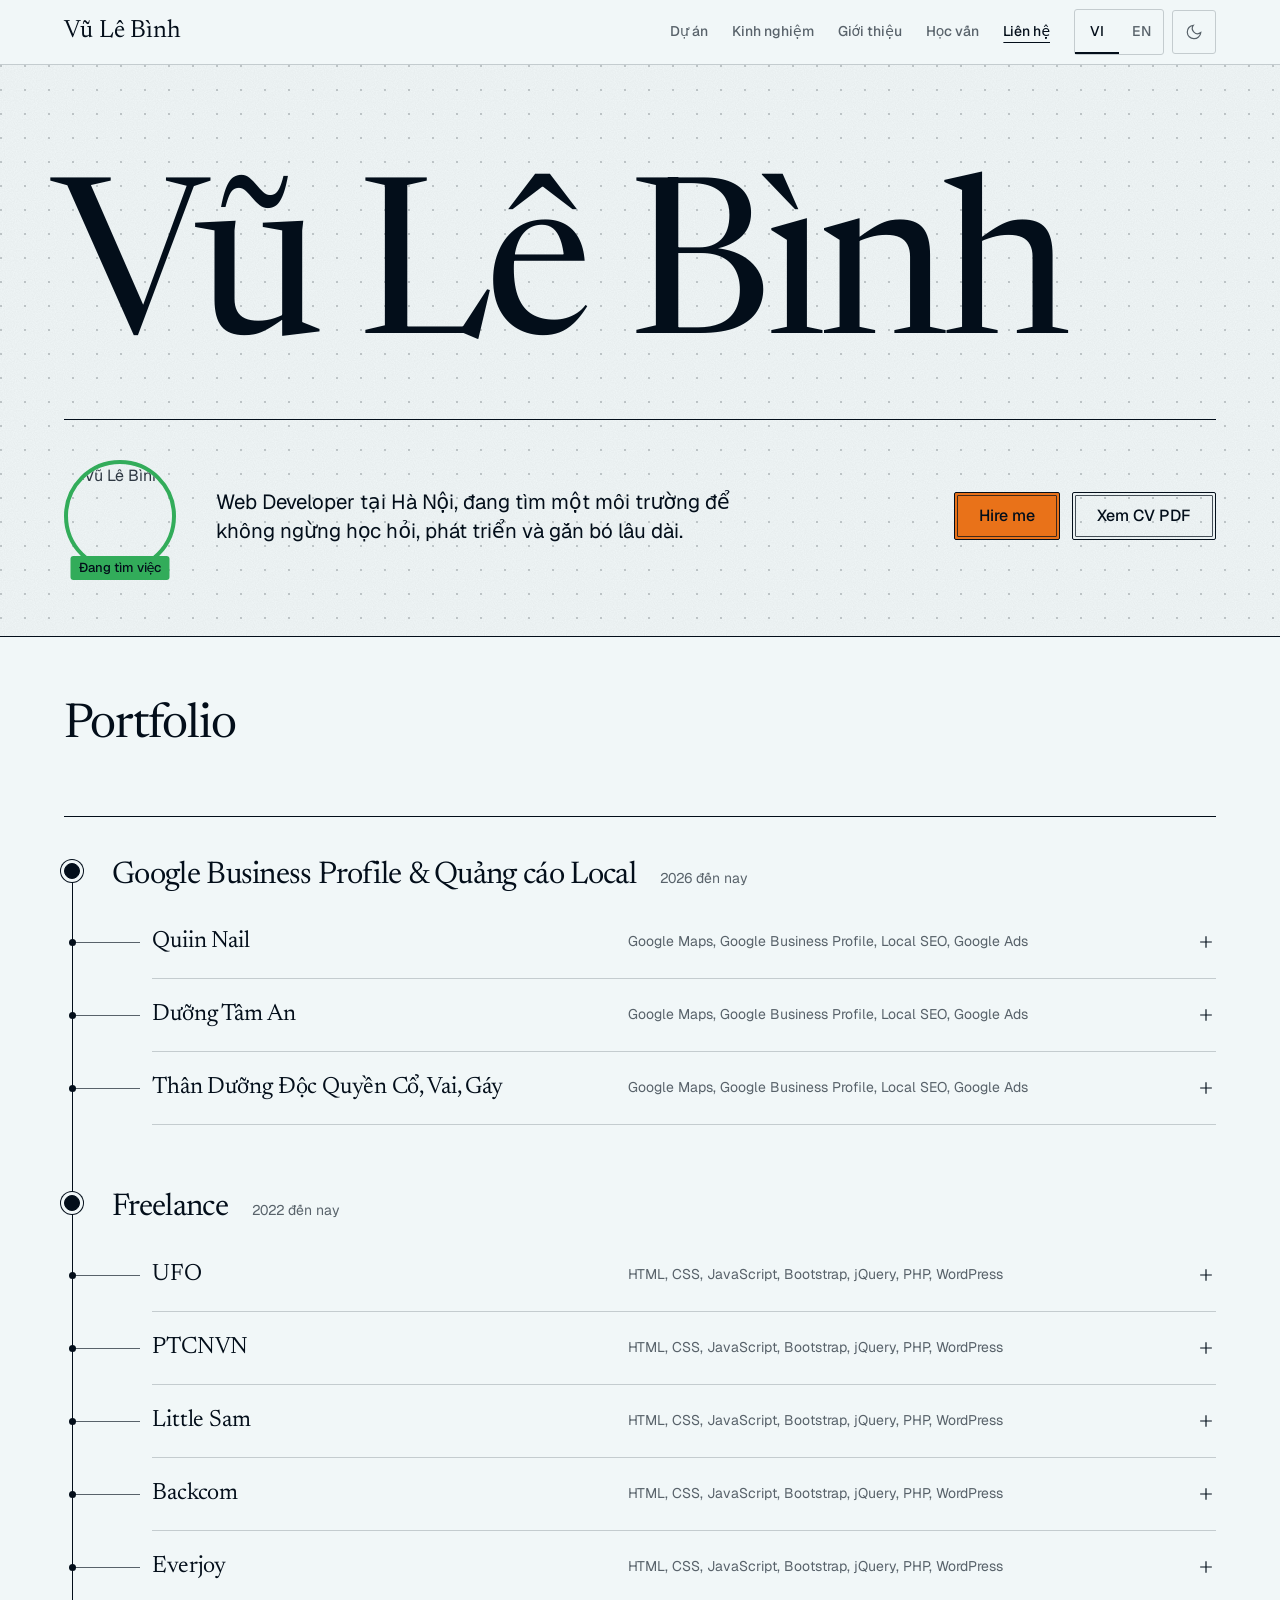
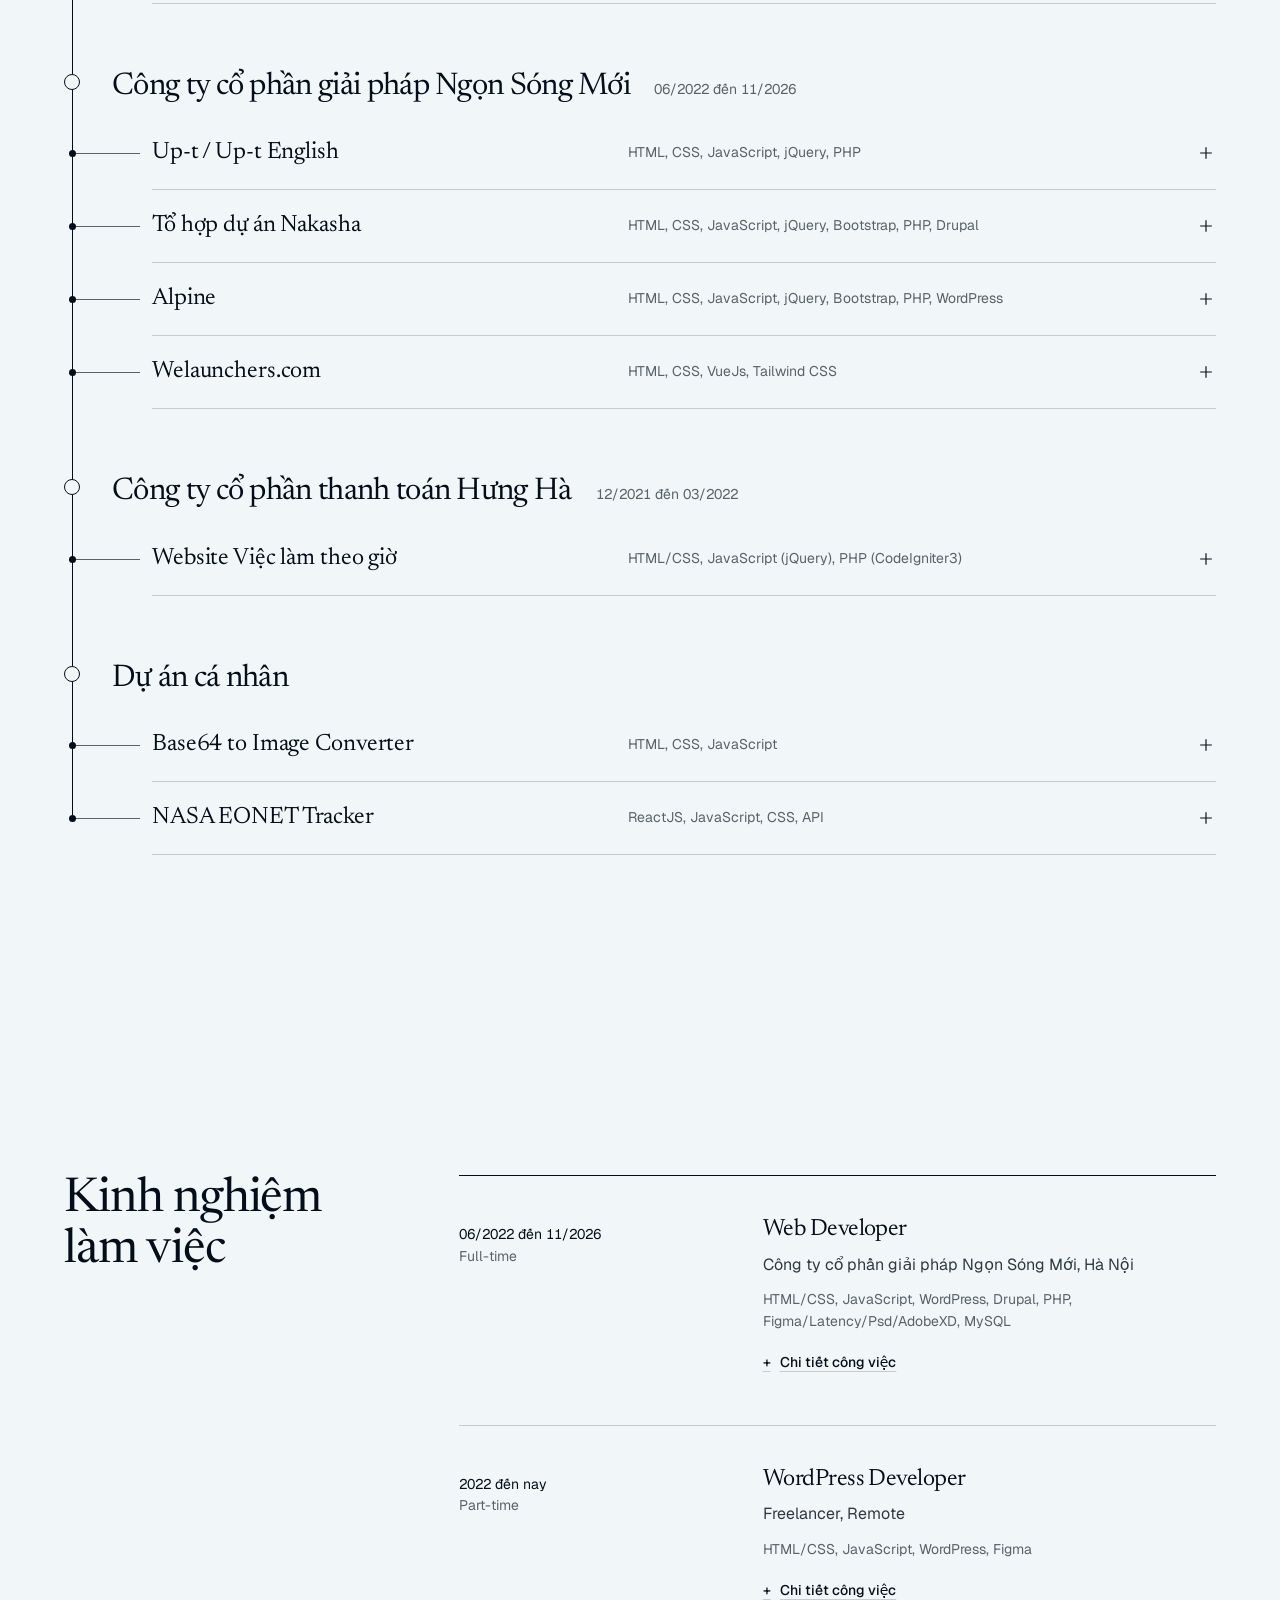
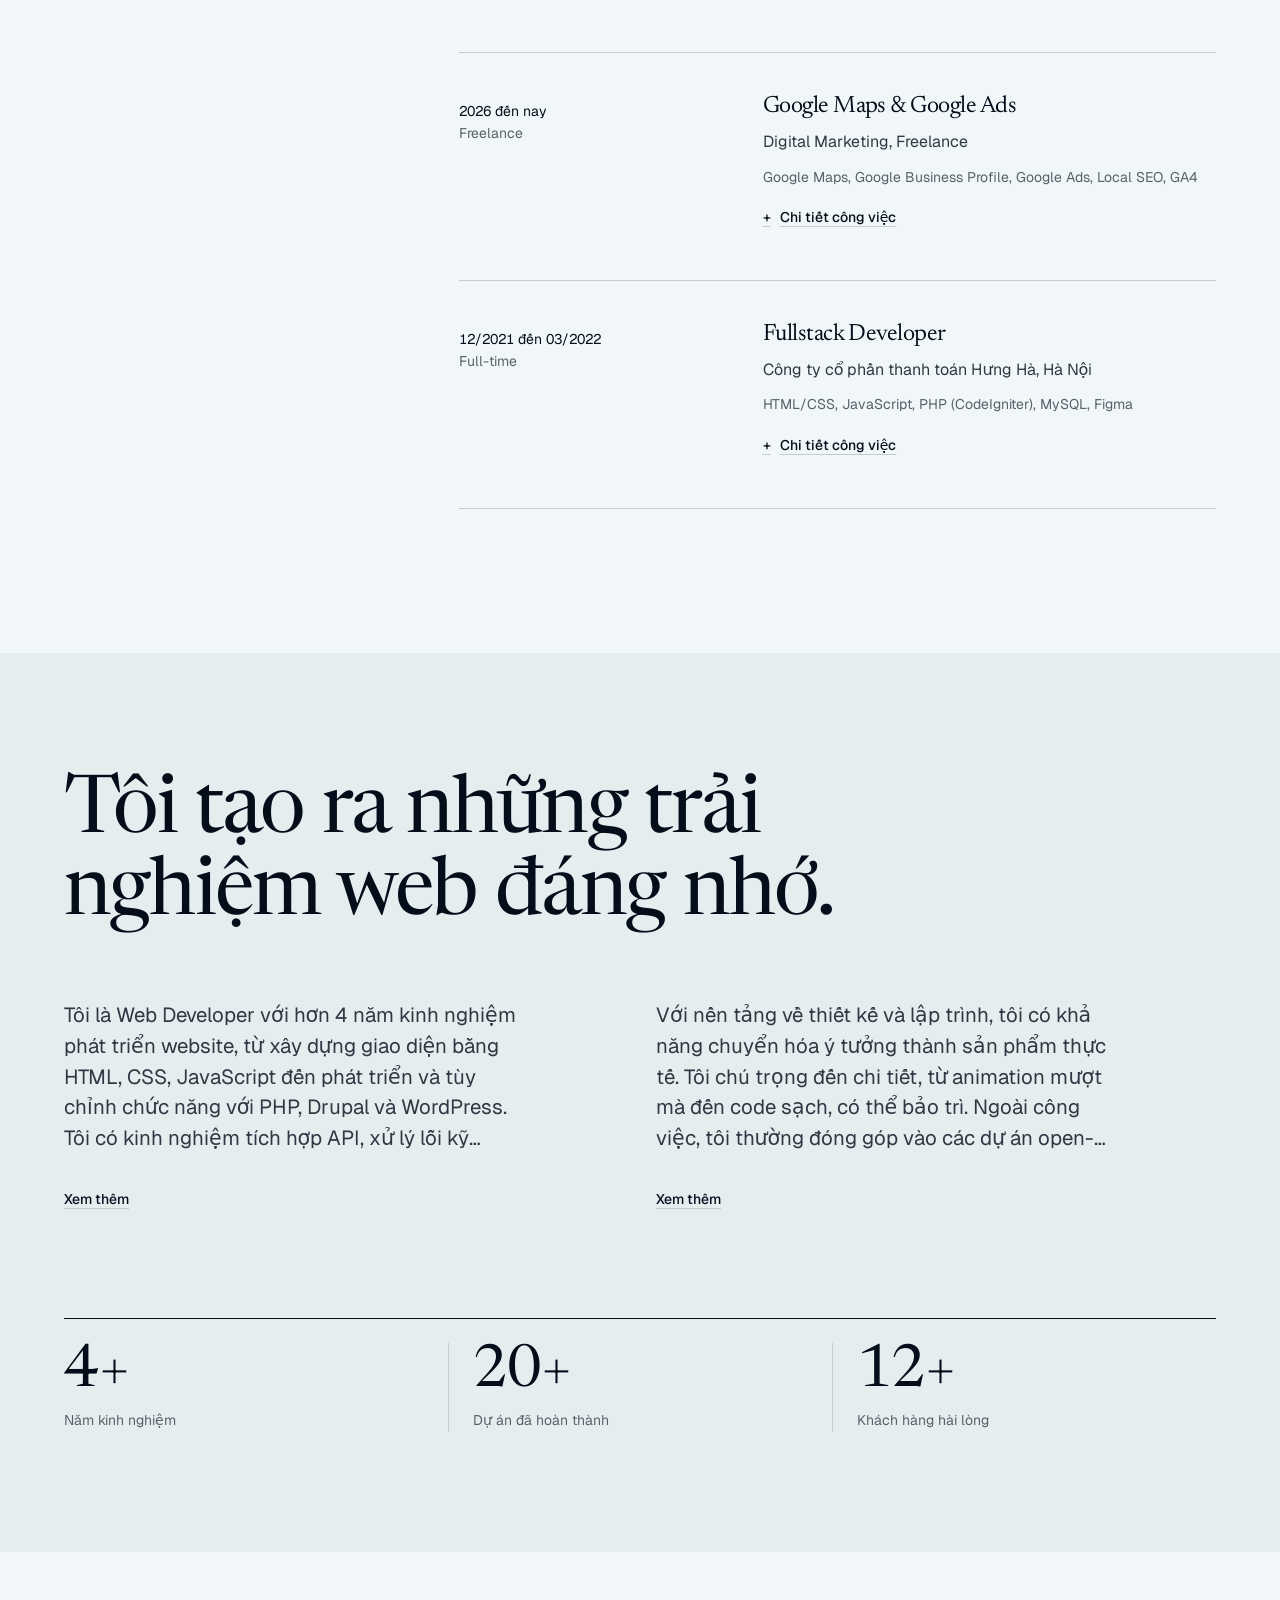
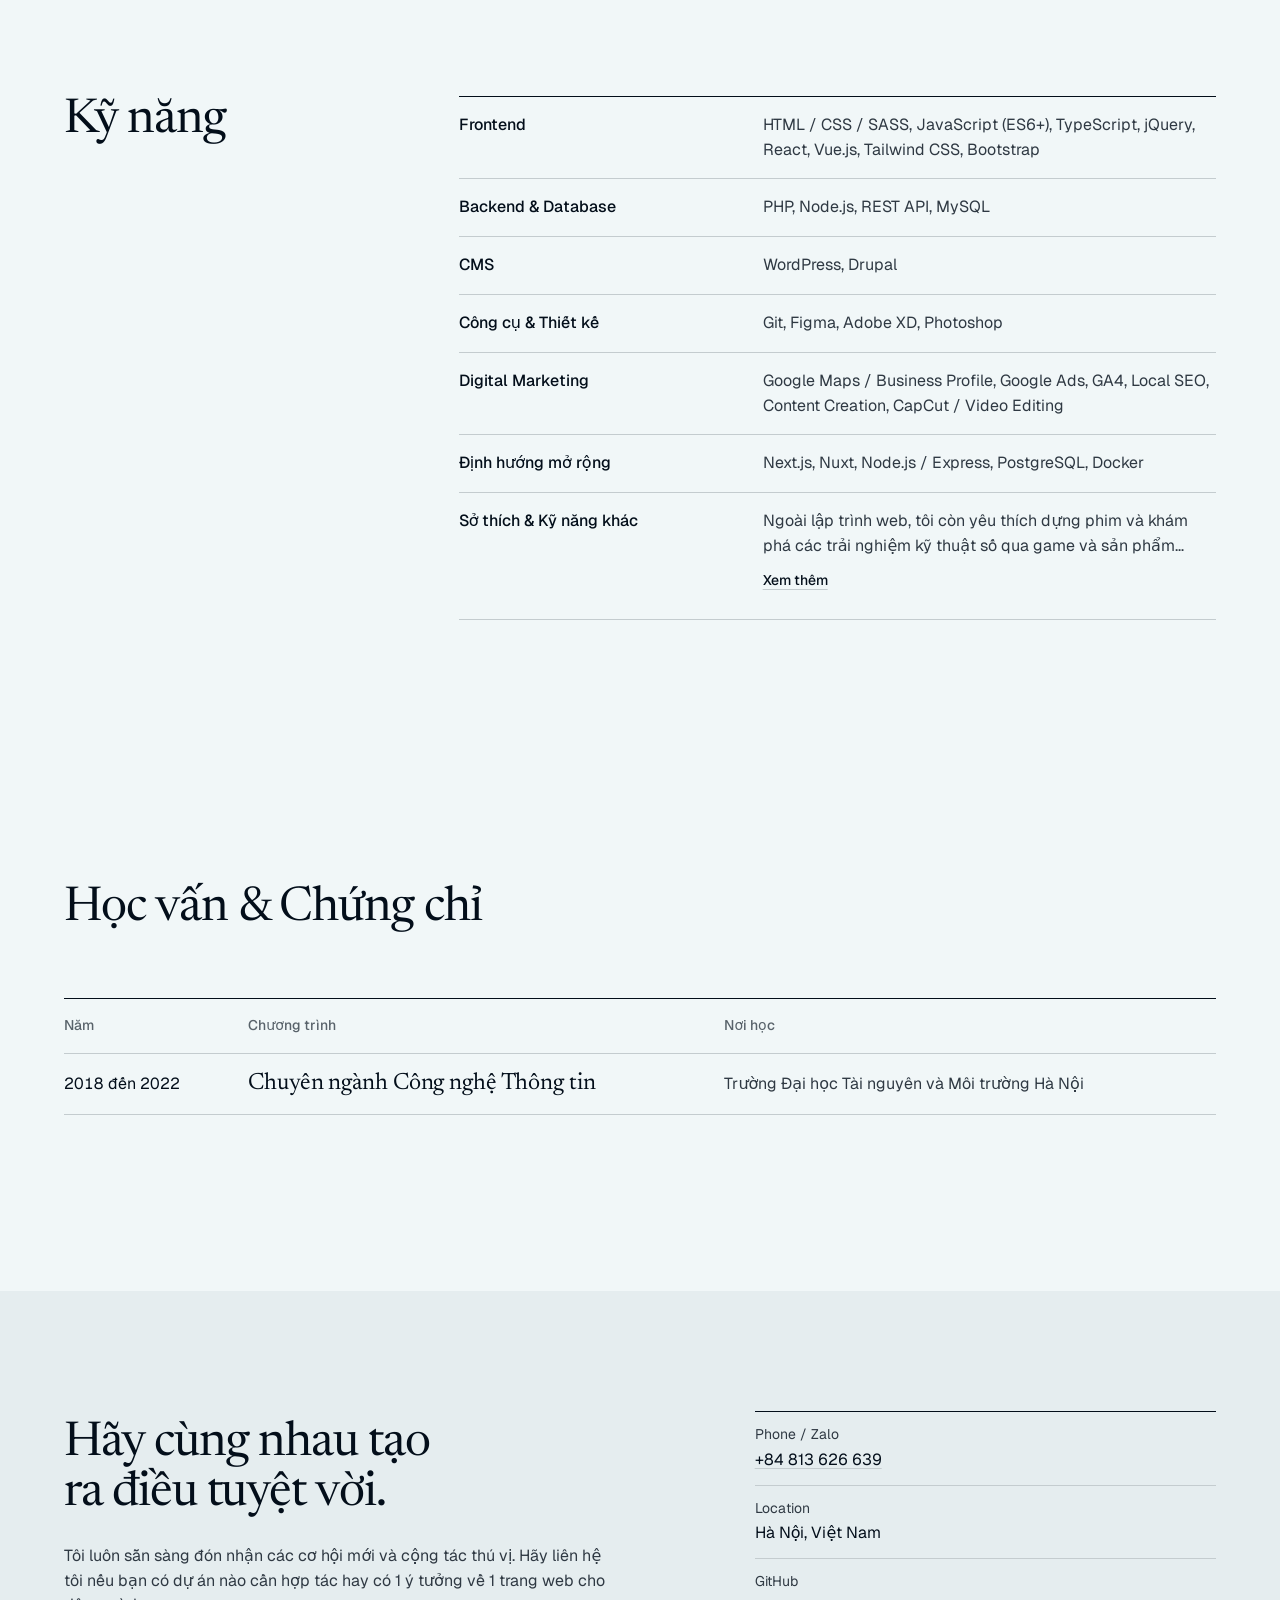
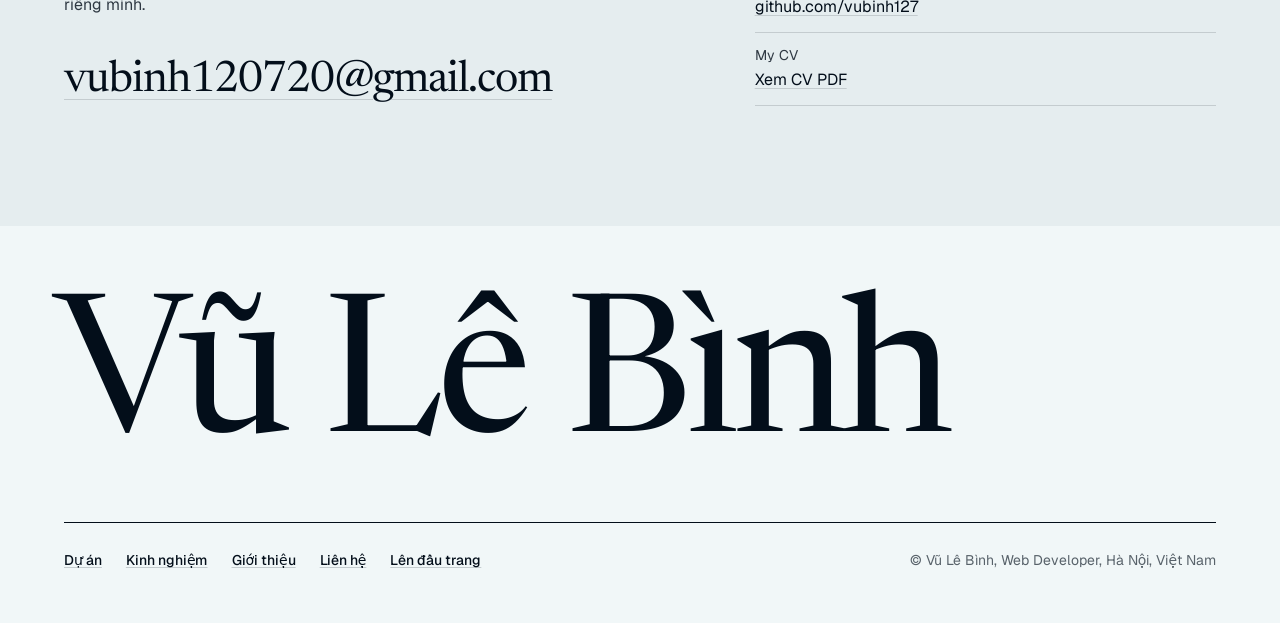
==== commit 1d787f09: "New CV" ====
--- a/index.html
+++ b/index.html
@@ -126,7 +126,7 @@
                     </div>
                     <p class="lead hero-lead"><span class="t" data-vi="Web Developer tại Hà Nội, đang tìm một môi trường để không ngừng học hỏi, phát triển và gắn bó lâu dài." data-en="Web Developer in Hanoi, looking for a place to keep learning, grow my craft and stay for the long run.">Web Developer tại Hà Nội, đang tìm một môi trường để không ngừng học hỏi, phát triển và gắn bó lâu dài.</span></p>
                     <div class="hero-actions">
-                        <a href="mailto:vubinh120720@gmail.com" class="btn btn-primary"><span class="t" data-vi="Gửi email cho tôi" data-en="Email me">Gửi email cho tôi</span></a>
+                        <a href="#contact" class="btn btn-primary"><span class="t" data-vi="Hire me" data-en="Hire me">Hire me</span></a>
                         <a href="./cv/CV-VU-LE-BINH.pdf" target="_blank" rel="noopener" class="btn"><span class="t" data-vi="Xem CV PDF" data-en="View CV PDF">Xem CV PDF</span></a>
                     </div>
                 </div>
@@ -508,7 +508,7 @@
                     <li class="job">
                         <p class="job-when num"><span class="t" data-vi="06/2022 đến 11/2026" data-en="06/2022 to 11/2026">06/2022 đến 11/2026</span><br><span class="muted">Full-time</span></p>
                         <div>
-                            <h3>Front-End Developer</h3>
+                            <h3>Web Developer</h3>
                             <p class="job-co"><span class="t" data-vi="Công ty cổ phần giải pháp Ngọn Sóng Mới" data-en="NEWWAVE SOLUTIONS JOINT STOCK COMPANY">Công ty cổ phần giải pháp Ngọn Sóng Mới</span>, <span class="t" data-vi="Hà Nội" data-en="Hanoi">Hà Nội</span></p>
                             <p class="job-stack">HTML/CSS, JavaScript, WordPress, Drupal, PHP, Figma/Latency/Psd/AdobeXD, MySQL</p>
                             <details class="more">
@@ -621,7 +621,6 @@
                     </thead>
                     <tbody>
                         <tr><td class="num"><span class="t" data-vi="2018 đến 2022" data-en="2018 to 2022">2018 đến 2022</span></td><th scope="row"><span class="t" data-vi="Chuyên ngành Công nghệ Thông tin" data-en="Information Technology Major">Chuyên ngành Công nghệ Thông tin</span></th><td><span class="t" data-vi="Trường Đại học Tài nguyên và Môi trường Hà Nội" data-en="Hanoi University of Natural Resource and Environment">Trường Đại học Tài nguyên và Môi trường Hà Nội</span></td></tr>
-                        <tr><td class="num">2021</td><th scope="row"><span class="t" data-vi="Khóa học ngắn hạn Fullstack Developer" data-en="Short-term Fullstack Developer Course">Khóa học ngắn hạn Fullstack Developer</span></th><td>Bach Khoa Aptech, <span class="t" data-vi="Hà Nội" data-en="Hanoi">Hà Nội</span></td></tr>
                     </tbody>
                 </table>
             </div>
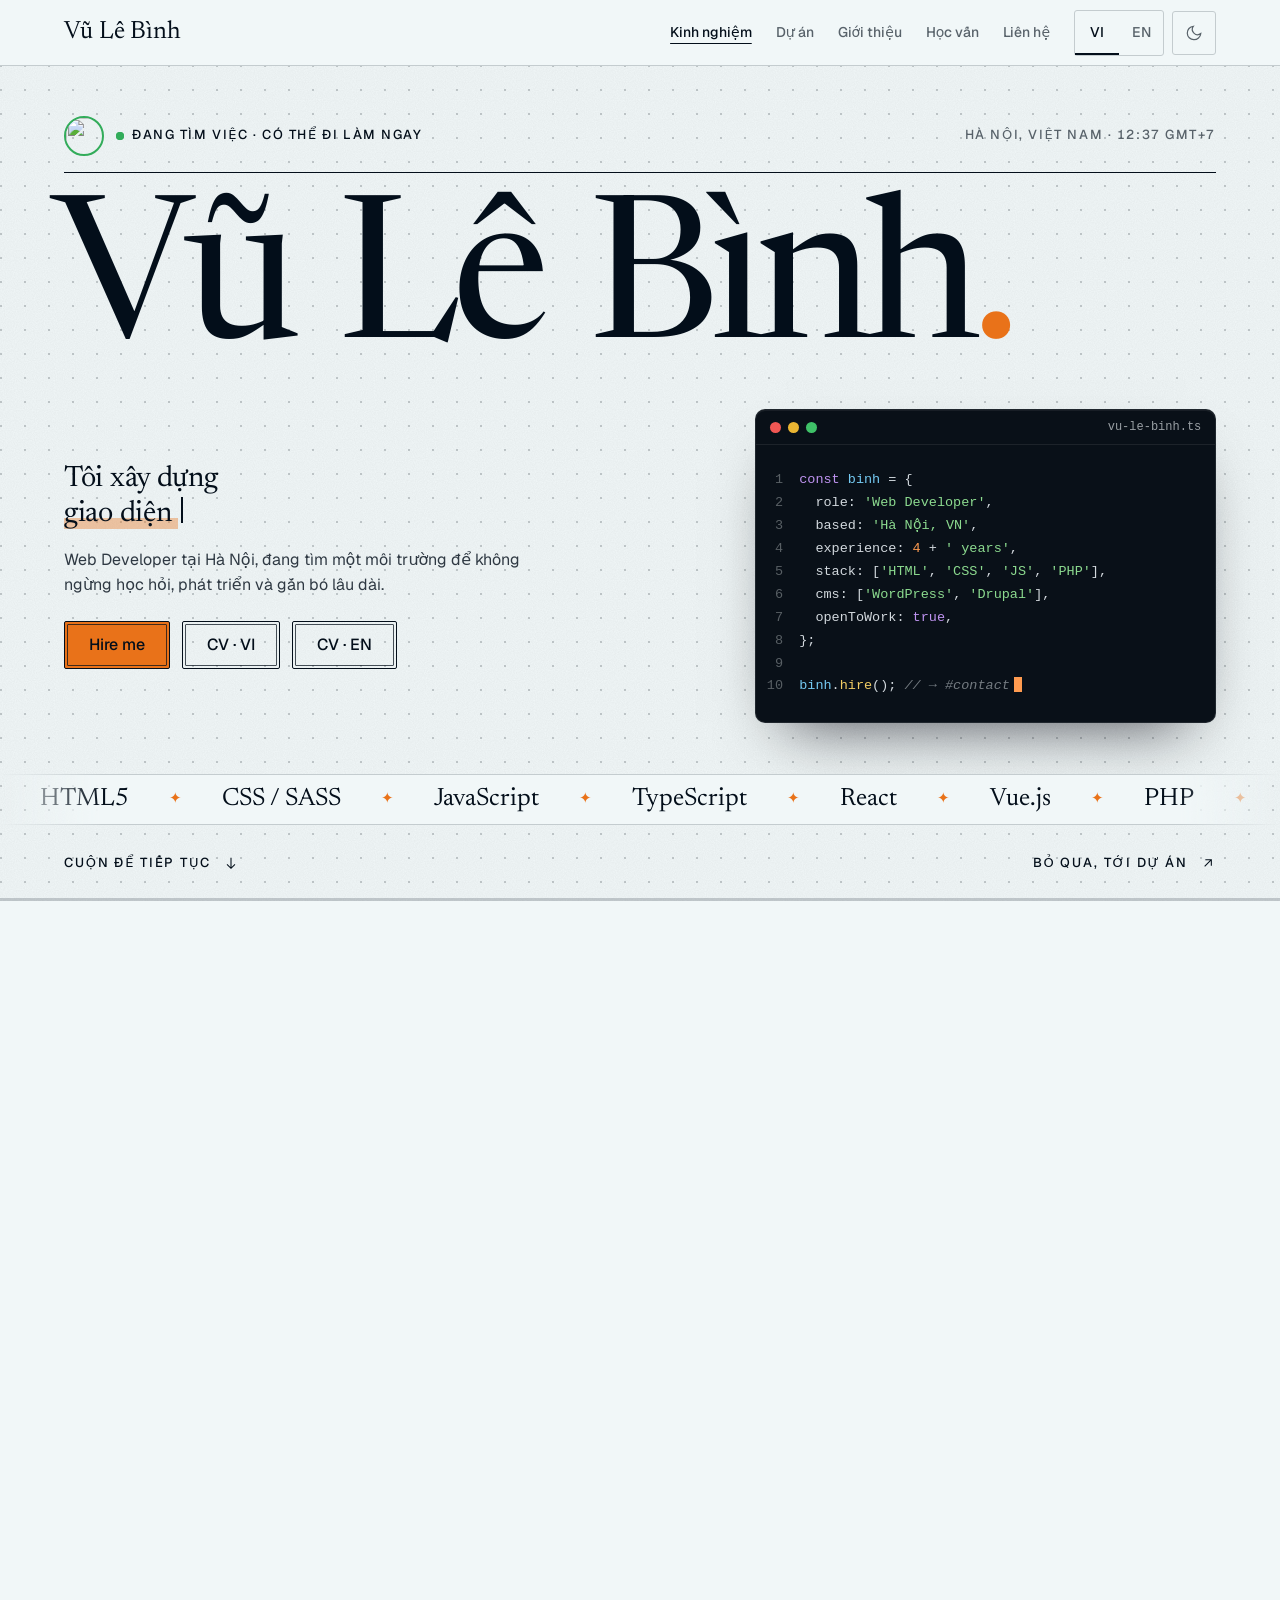
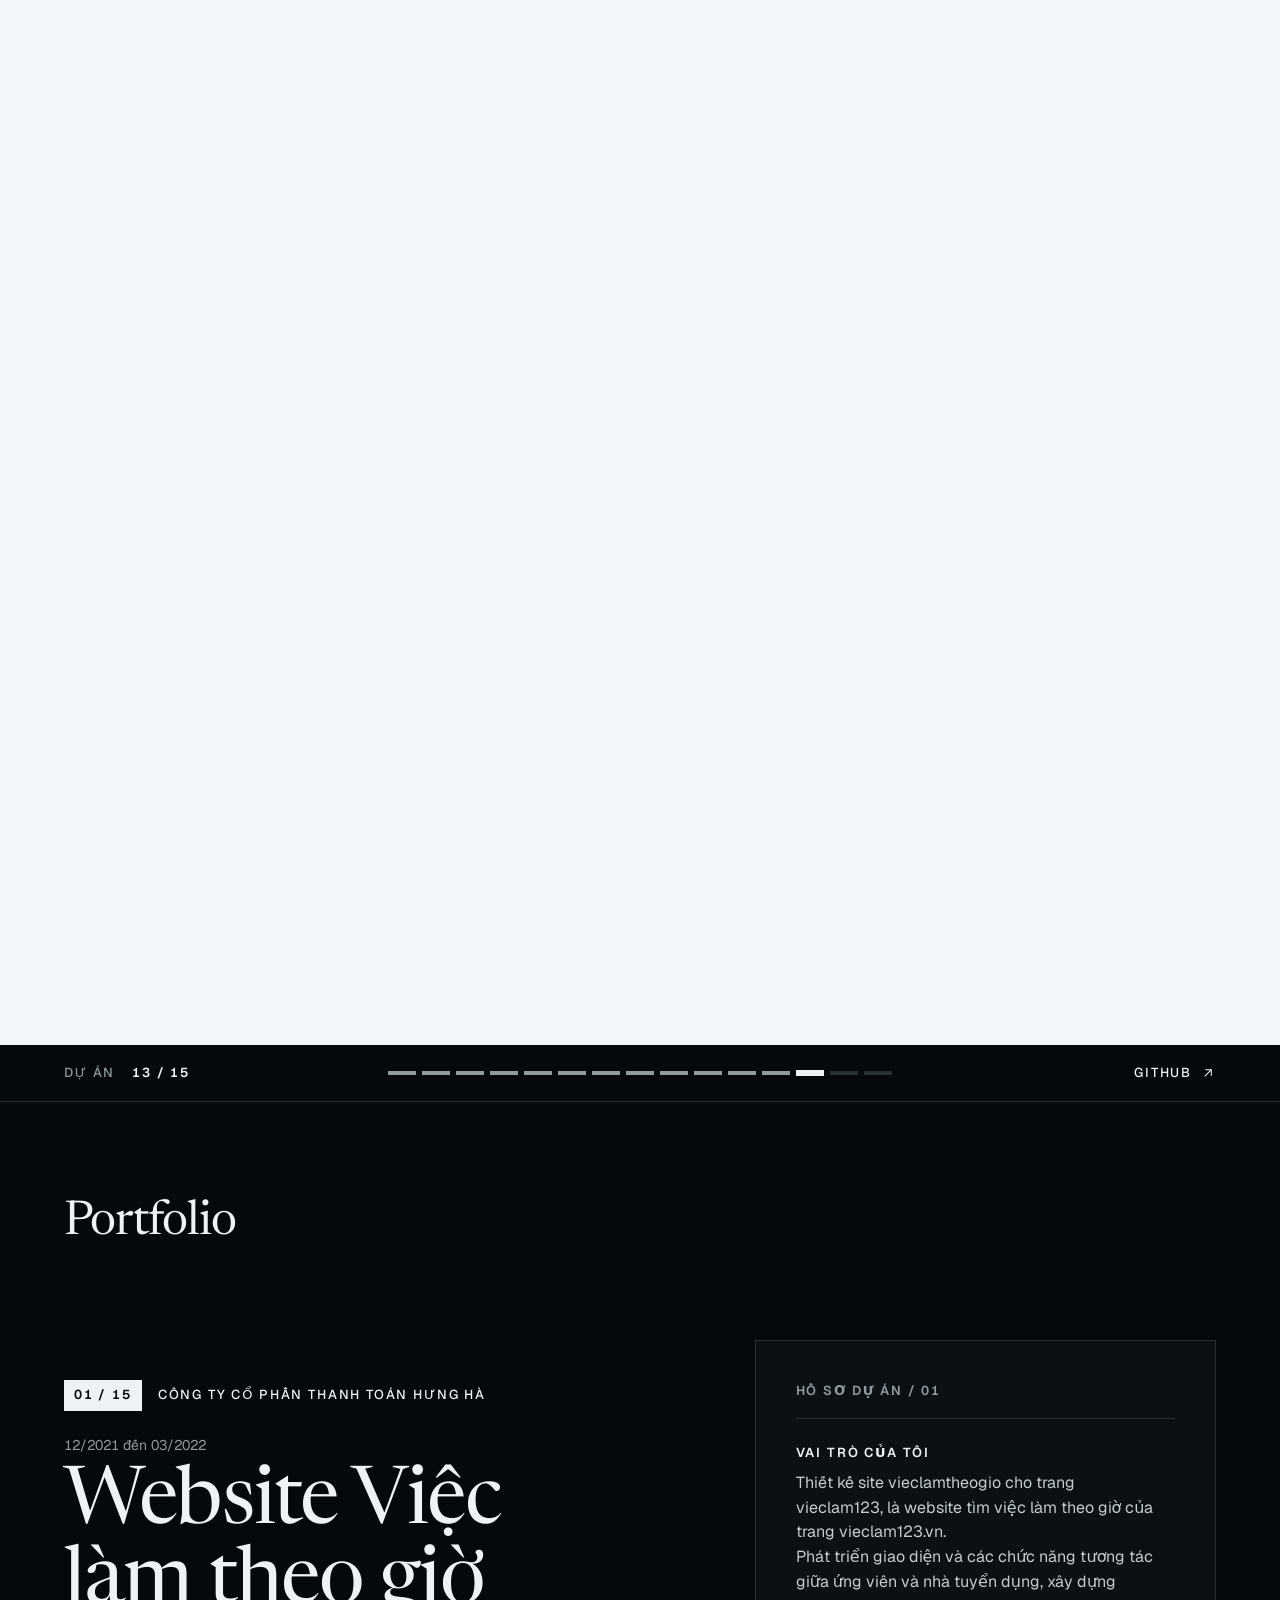
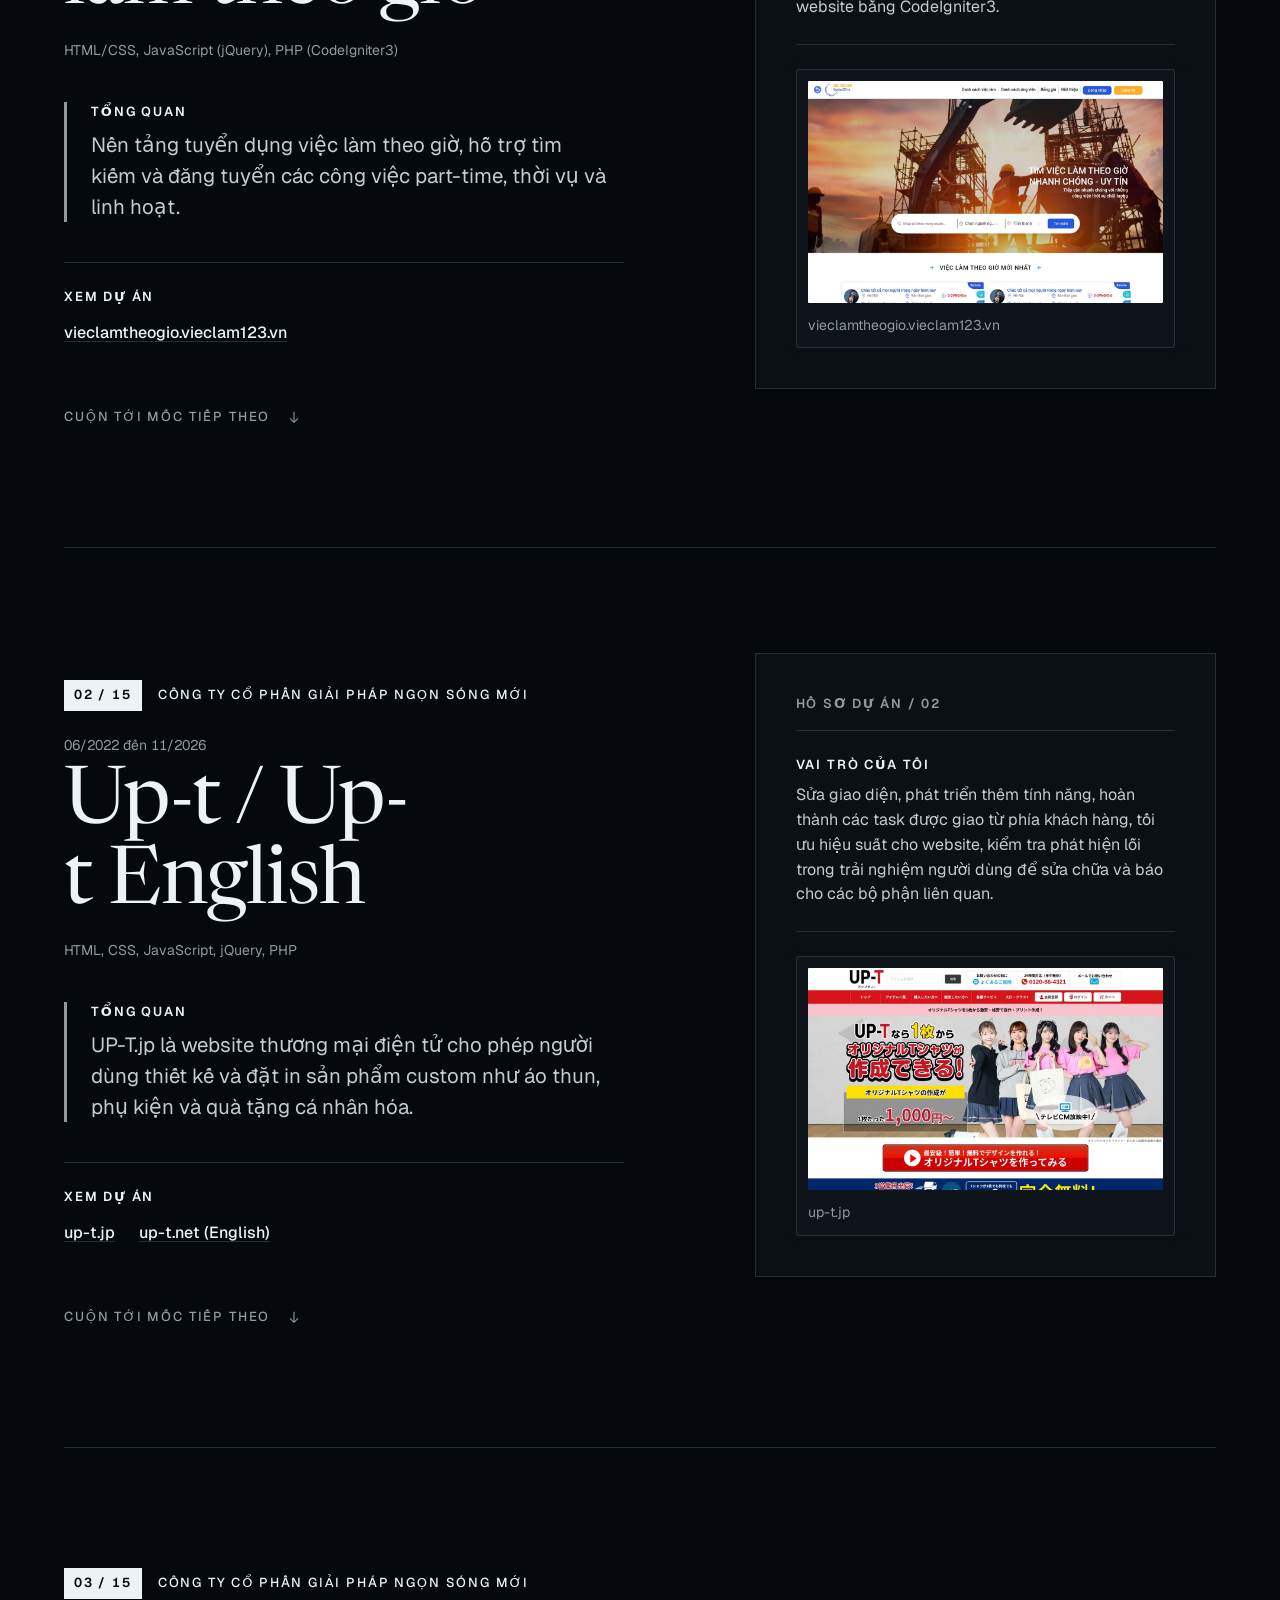
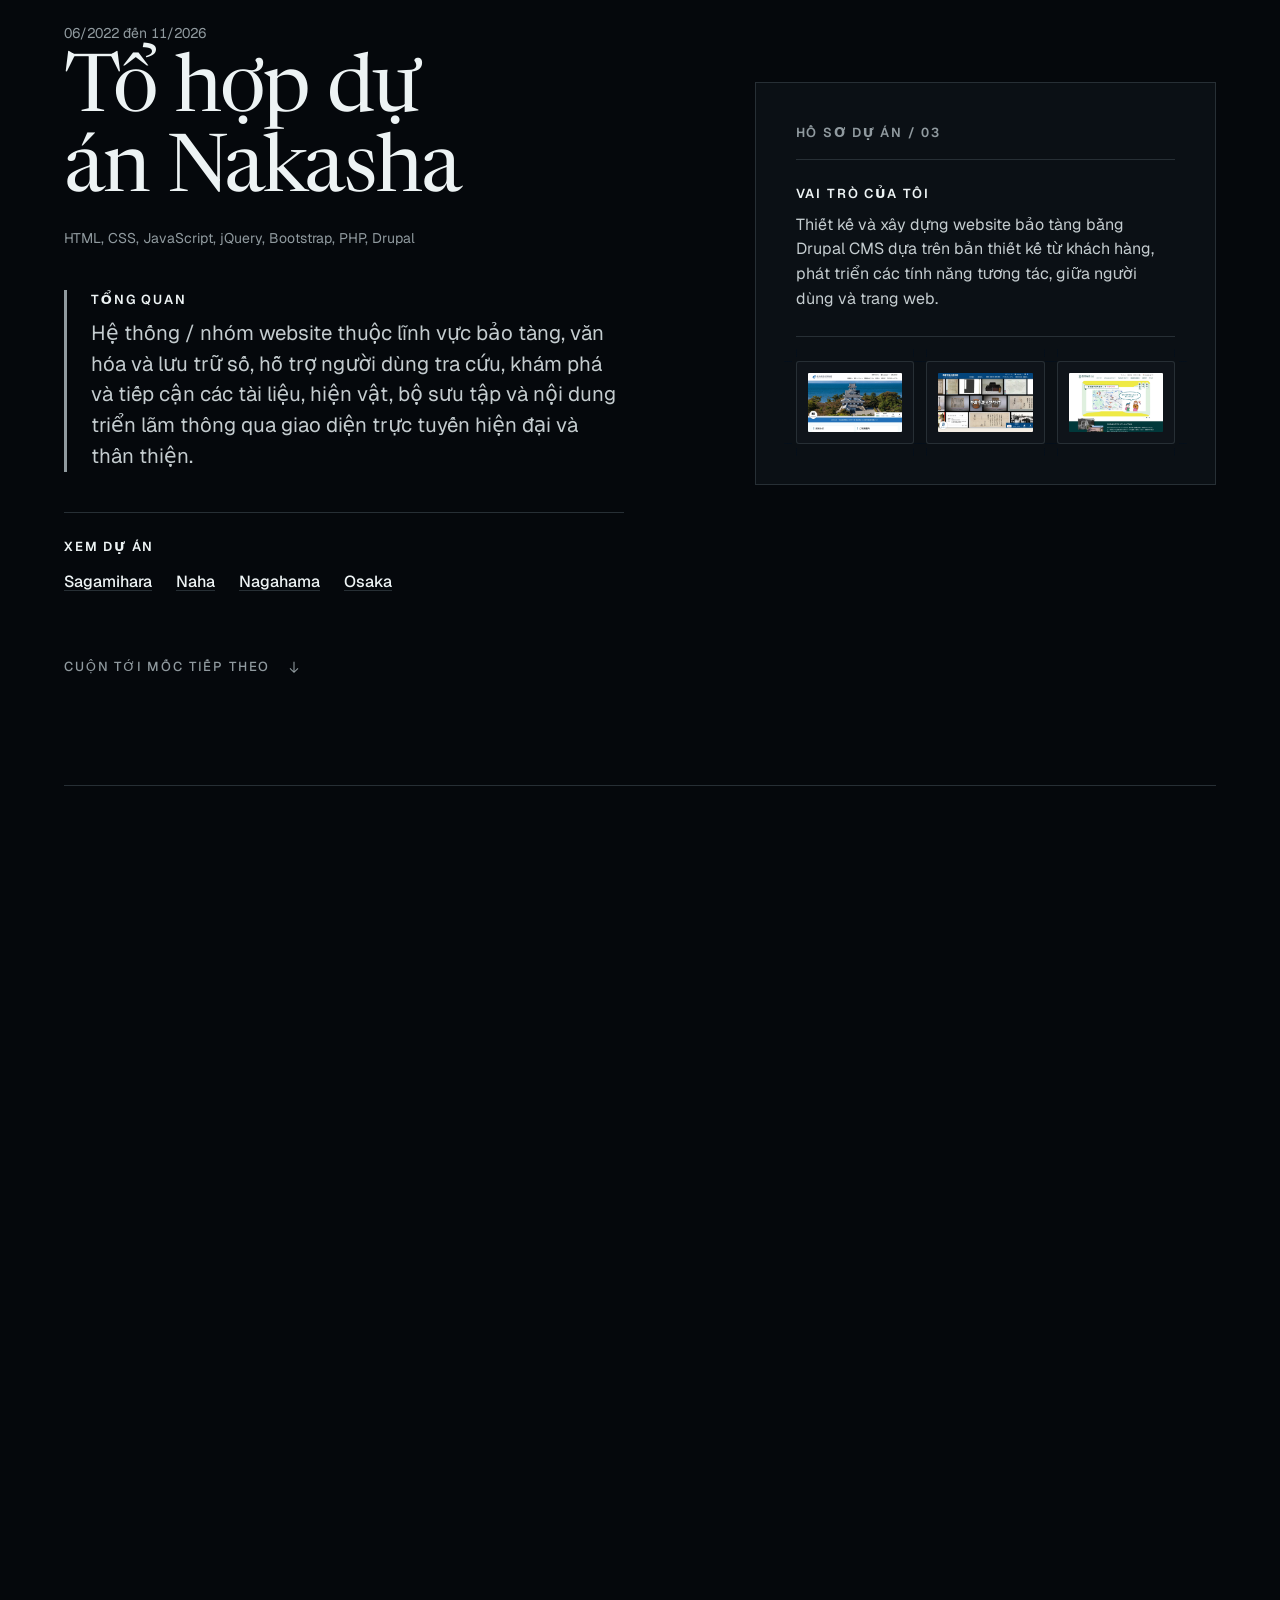
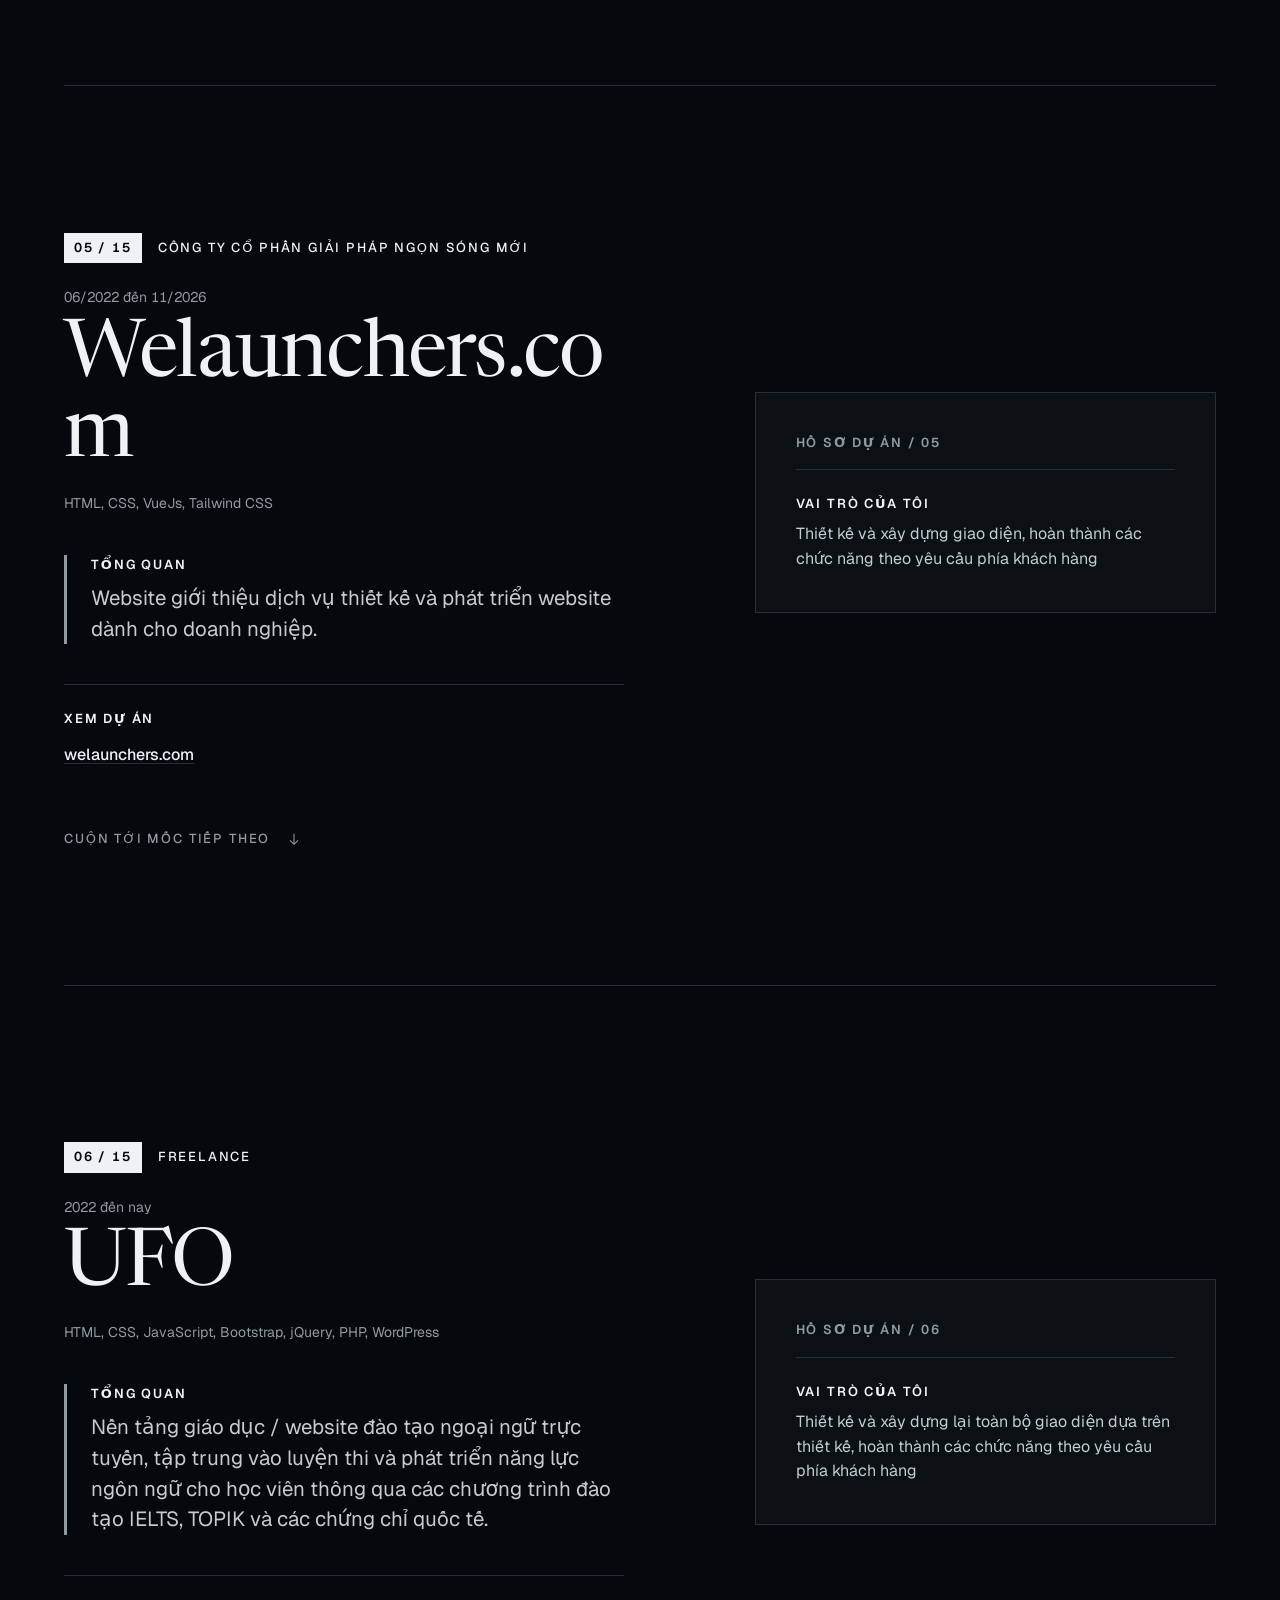
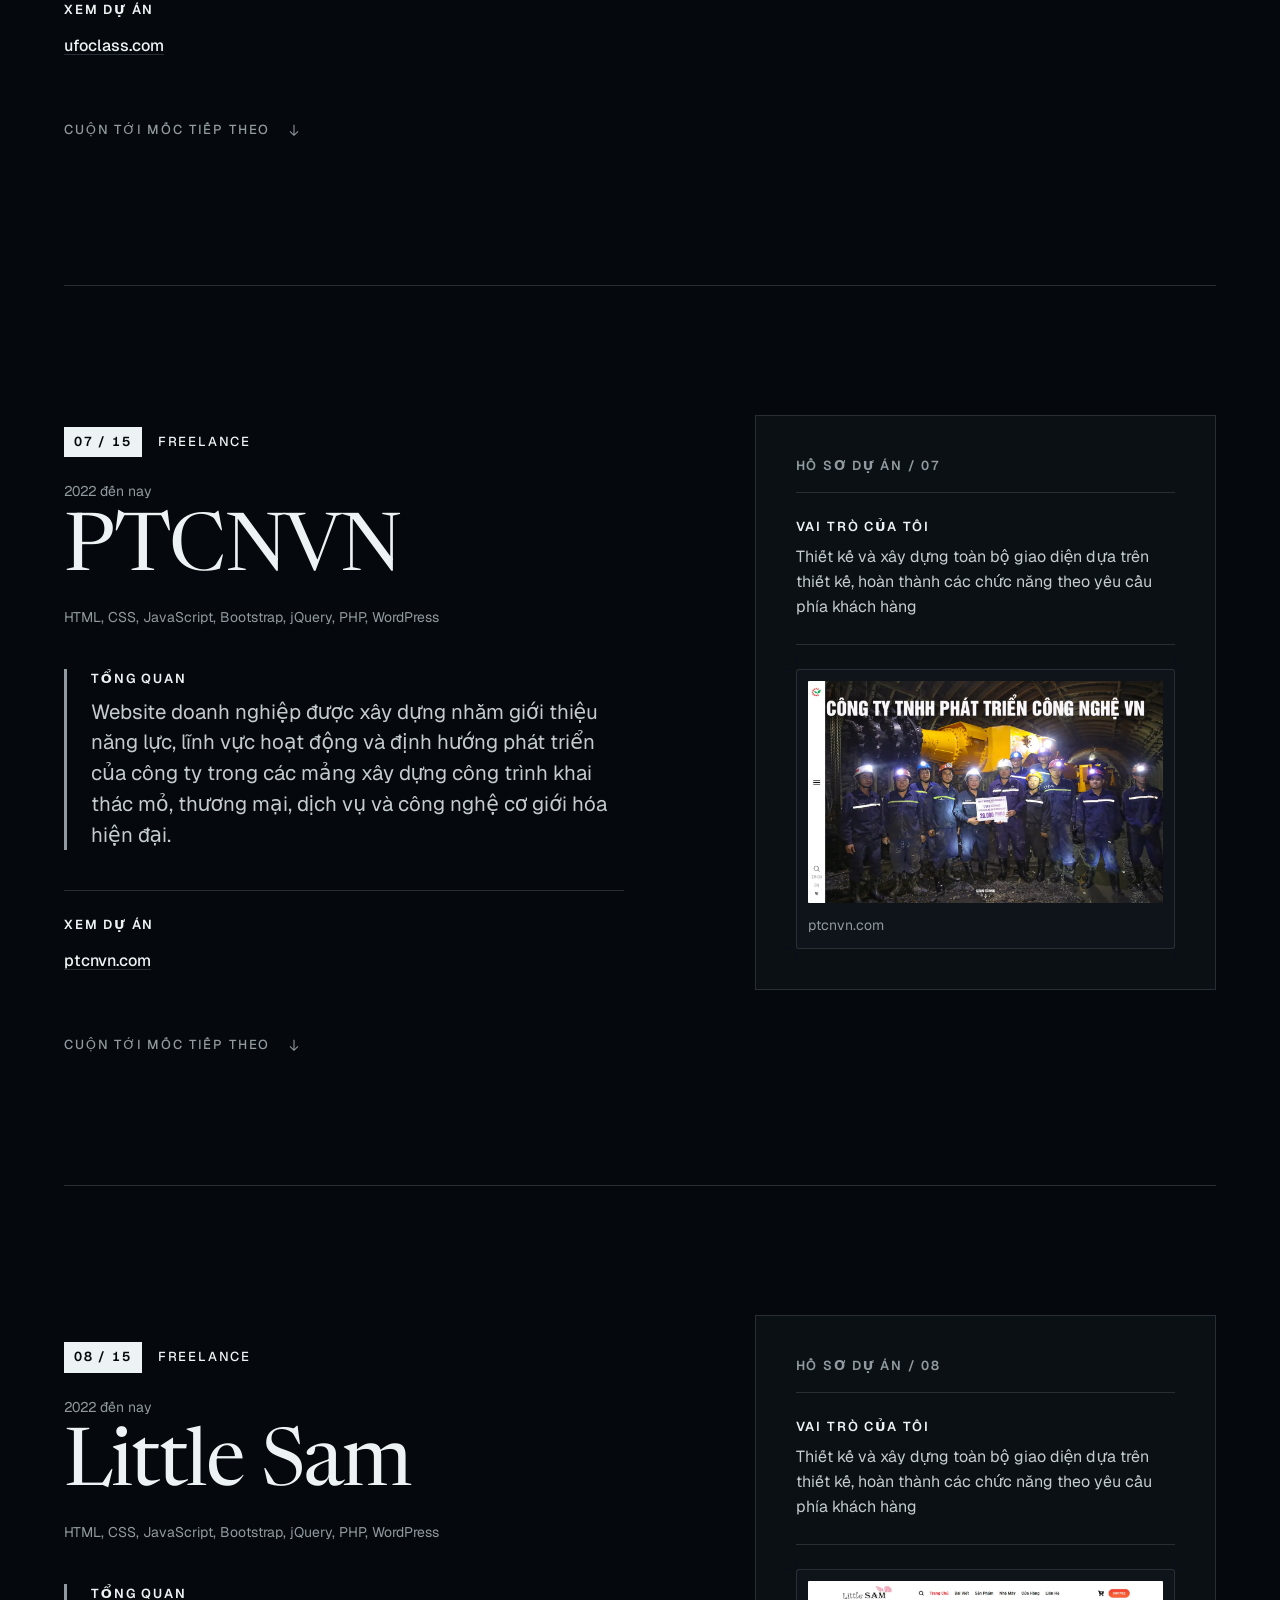
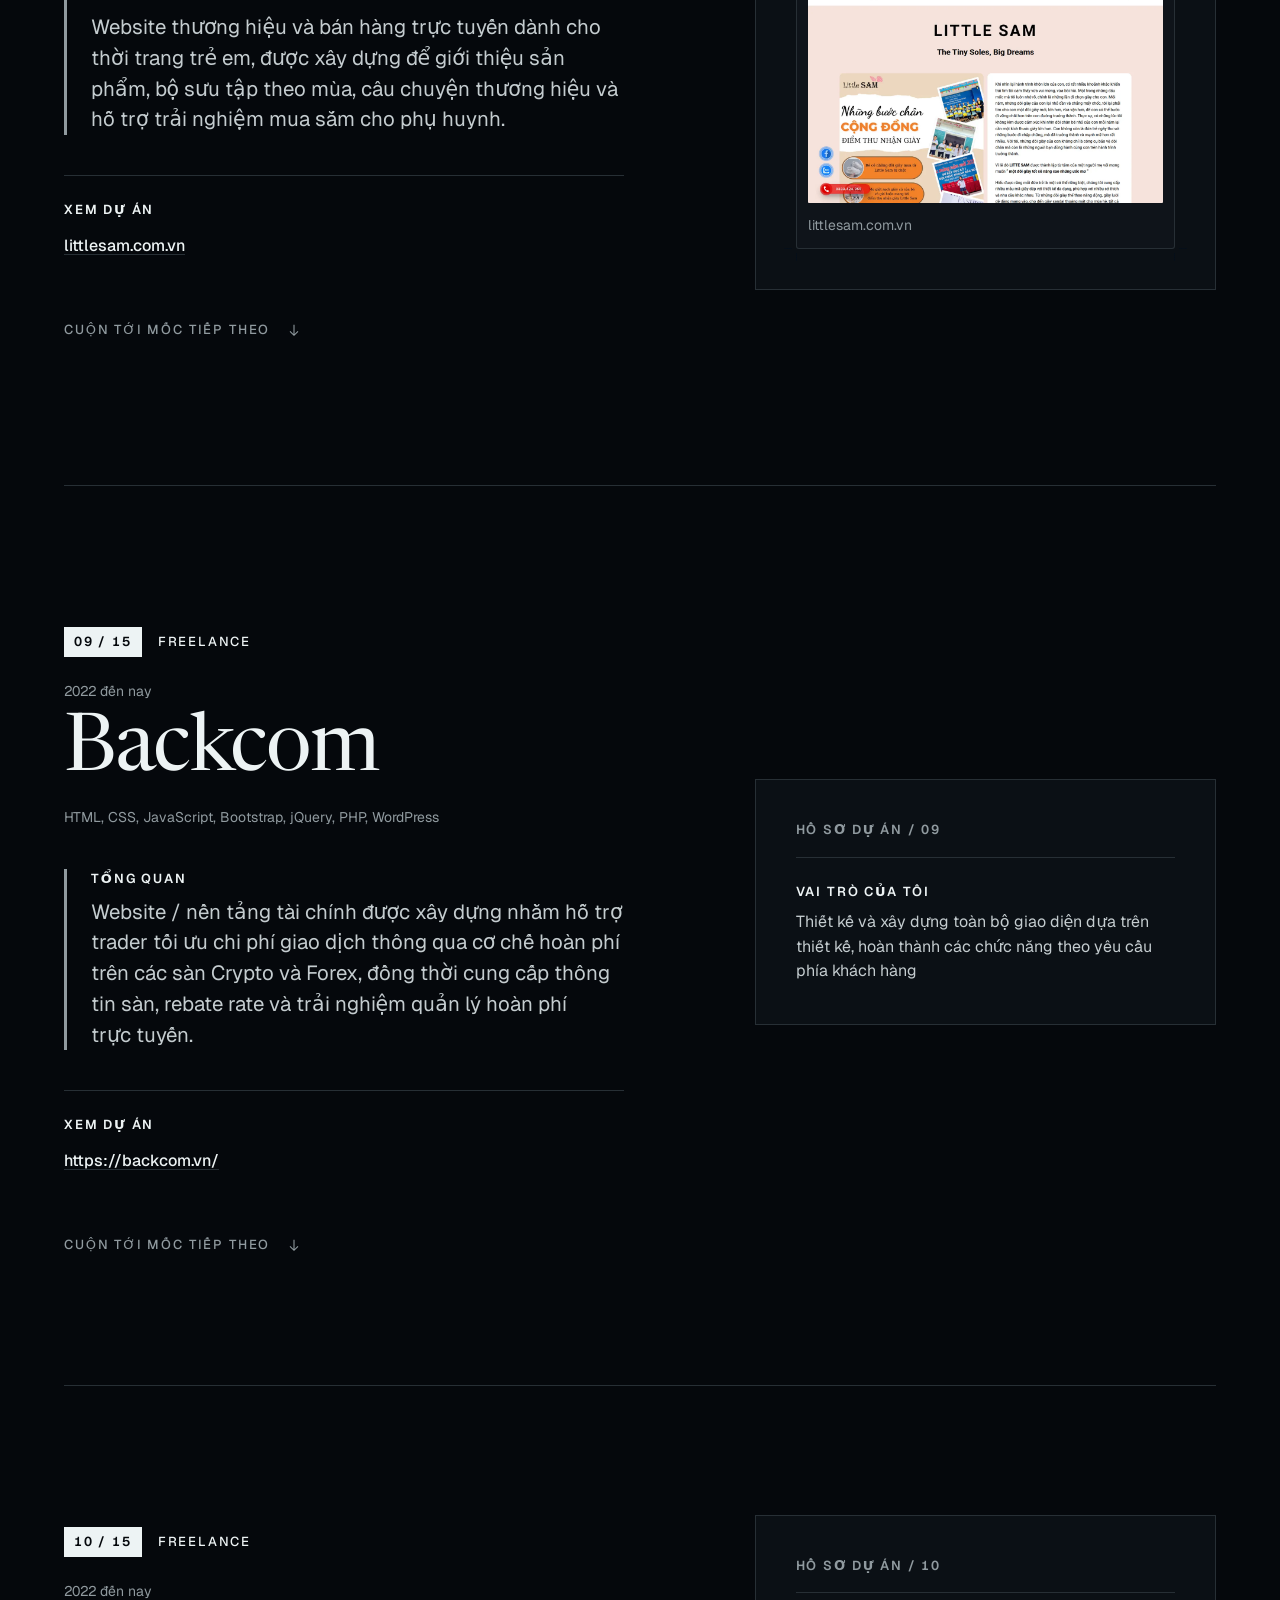
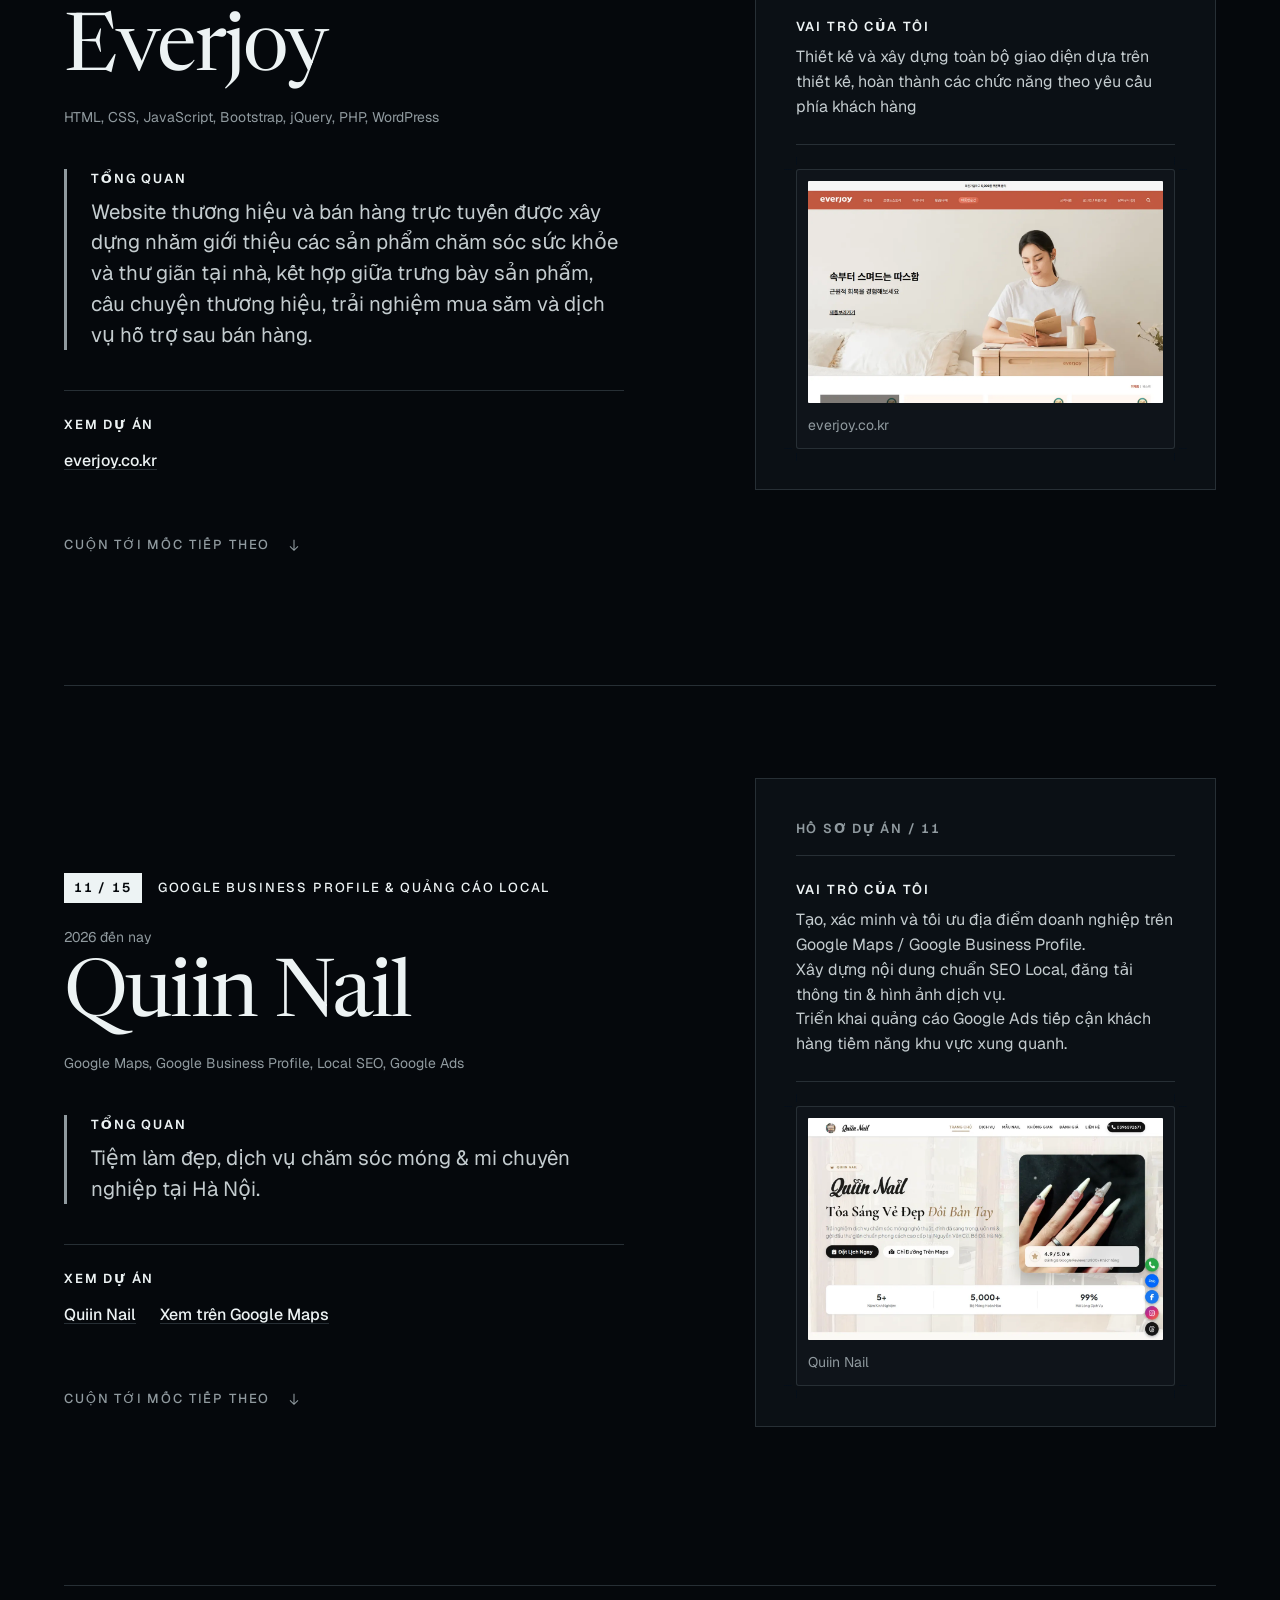
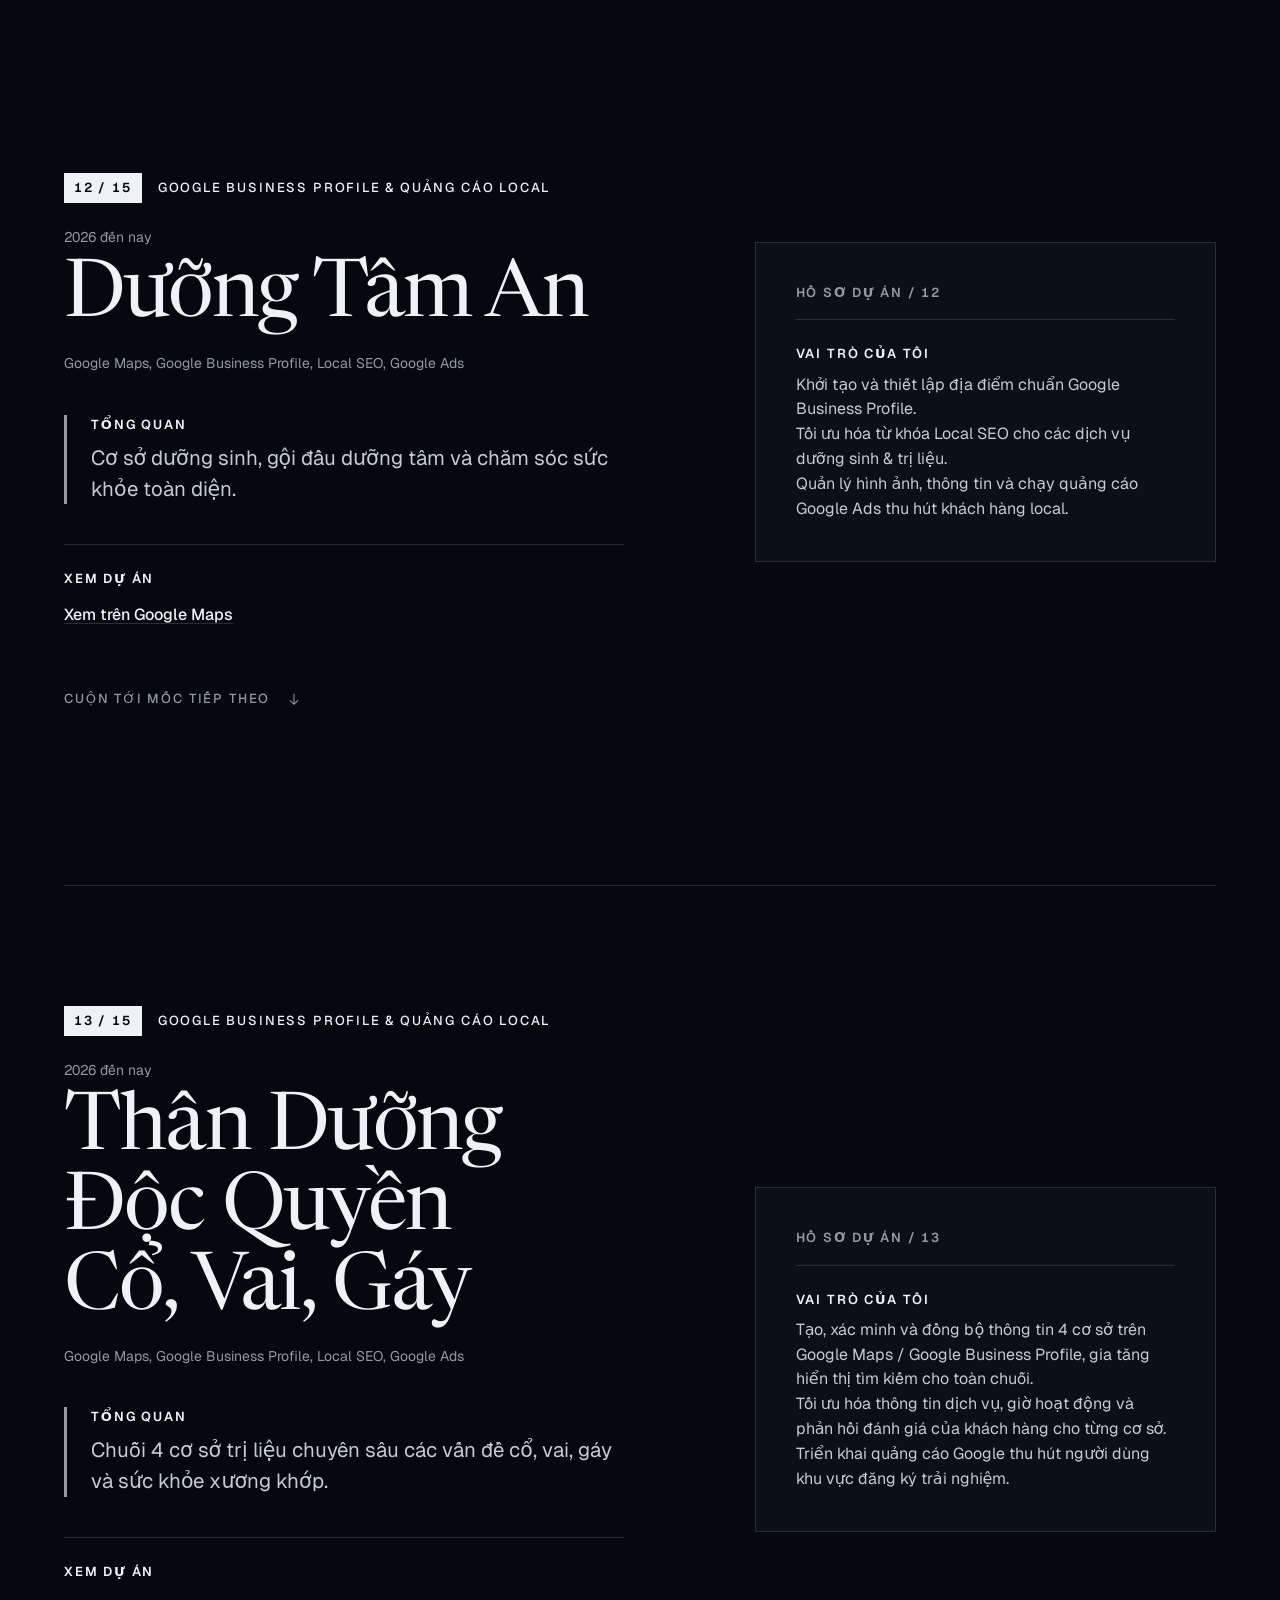
==== commit d7bc5d02: "change ui" ====
--- a/index.html
+++ b/index.html
@@ -4,79 +4,127 @@
 <head>
     <meta charset="UTF-8">
     <meta name="viewport" content="width=device-width, initial-scale=1.0">
-    <title>Vũ Lê Bình · Web Developer</title>
-
-    <meta name="description"
-        content="I am a Web Developer with over 4 years of experience building beautiful, high-performance, and user-friendly web interfaces. I believe I can bring your designs to life.">
-    <meta name="keywords"
-        content="Vũ Lê Bình, vubinh127, Web Developer, HTML, CSS, JavaScript, React, CV, Portfolio, SEO Website">
+    <title>Vũ Lê Bình – Web Developer tại Hà Nội | Portfolio &amp; CV</title>
+    <meta name="description" content="Vũ Lê Bình – Web Developer tại Hà Nội, hơn 4 năm kinh nghiệm HTML, CSS, JavaScript, PHP, WordPress và Drupal. Xem dự án, kinh nghiệm và tải CV.">
     <meta name="author" content="Vũ Lê Bình">
-    <meta name="robots" content="index, follow">
+    <meta name="robots" content="index, follow, max-image-preview:large">
     <link rel="canonical" href="https://vubinh.id.vn/">
-
-    <meta property="og:type" content="website">
+    <link rel="sitemap" type="application/xml" href="/sitemap.xml">
+    <meta name="theme-color" content="#f1f6f8" media="(prefers-color-scheme: light)">
+    <meta name="theme-color" content="#0c1015" media="(prefers-color-scheme: dark)">
+
+    <!-- Open Graph: preview when the link is shared (Facebook, Zalo, LinkedIn...) -->
+    <meta property="og:type" content="profile">
     <meta property="og:url" content="https://vubinh.id.vn/">
-    <meta property="og:title" content="Vũ Lê Bình · Web Developer">
-    <meta property="og:description"
-          content="I am a Web Developer with over 4 years of experience in web development, including frontend development, PHP, Drupal, and WordPress. Experienced in API integration, website performance optimization, SEO, and digital marketing.">
-    <meta property="og:image" content="https://avatars.githubusercontent.com/vubinh127">
-    <meta property="og:image:width" content="800">
-    <meta property="og:image:height" content="800">
-    <meta property="og:image:alt" content="Vũ Lê Bình – Web Developer">
+    <meta property="og:site_name" content="Vũ Lê Bình">
+    <meta property="og:title" content="Vũ Lê Bình – Web Developer tại Hà Nội | Portfolio &amp; CV">
+    <meta property="og:description" content="Portfolio của Vũ Lê Bình: 4+ năm làm web với HTML, CSS, JavaScript, PHP, WordPress, Drupal; 15 dự án thực tế và CV tiếng Việt / tiếng Anh.">
+    <meta property="og:image" content="https://vubinh.id.vn/images/og-cover.jpg">
+    <meta property="og:image:type" content="image/jpeg">
+    <meta property="og:image:width" content="1200">
+    <meta property="og:image:height" content="630">
+    <meta property="og:image:alt" content="Ảnh chân dung Vũ Lê Bình – Web Developer tại Hà Nội">
     <meta property="og:locale" content="vi_VN">
-    <meta property="og:site_name" content="Vũ Lê Bình – Web Developer">
-
-    <meta name="twitter:card" content="summary">
-    <meta name="twitter:title" content=" Vũ Lê Bình · Web Developer">
-    <meta name="twitter:description"
-        content="I am a Web developer with over 4 years of experience building beautiful, high-performance, and user-friendly web interfaces. I believe I can bring your designs to life.">
-    <meta name="twitter:image" content="https://avatars.githubusercontent.com/vubinh127">
-    <meta name="twitter:image:alt" content="Vũ Lê Bình – Web Developer">
-    <meta name="twitter:site" content="@vubinh127">
+    <meta property="og:locale:alternate" content="en_US">
+    <meta property="profile:first_name" content="Bình">
+    <meta property="profile:last_name" content="Vũ Lê">
+    <meta property="profile:username" content="vubinh127">
+
+    <meta name="twitter:card" content="summary_large_image">
+    <meta name="twitter:title" content="Vũ Lê Bình – Web Developer tại Hà Nội | Portfolio &amp; CV">
+    <meta name="twitter:description" content="Portfolio của Vũ Lê Bình: 4+ năm làm web với HTML, CSS, JavaScript, PHP, WordPress, Drupal; 15 dự án thực tế và CV tiếng Việt / tiếng Anh.">
+    <meta name="twitter:image" content="https://vubinh.id.vn/images/og-cover.jpg">
+    <meta name="twitter:image:alt" content="Ảnh chân dung Vũ Lê Bình – Web Developer tại Hà Nội">
 
     <script async src="https://www.googletagmanager.com/gtag/js?id=G-Q7Q3TVV1NP"></script>
     <script src="js/analytics.js"></script>
 
+    <!-- Structured data: tells Google who this page is about -->
     <script type="application/ld+json">
     {
       "@context": "https://schema.org",
-      "@type": "WebSite",
-      "name": "Vũ Lê Bình",
-      "alternateName": "Vũ Lê Bình – Web Developer",
-      "url": "https://vubinh.id.vn/",
-      "description": "Portfolio cá nhân của Vũ Lê Bình – Web Developer với 4+ năm kinh nghiệm.",
-      "publisher": {
-        "@type": "Person",
-        "name": "Vũ Lê Bình",
-        "url": "https://vubinh.id.vn/",
-        "image": {
-          "@type": "ImageObject",
-          "url": "https://avatars.githubusercontent.com/vubinh127",
-          "width": 400,
-          "height": 400
+      "@graph": [
+        {
+          "@type": "WebSite",
+          "@id": "https://vubinh.id.vn/#website",
+          "url": "https://vubinh.id.vn/",
+          "name": "Vũ Lê Bình",
+          "inLanguage": "vi",
+          "publisher": {
+            "@id": "https://vubinh.id.vn/#person"
+          }
         },
-        "sameAs": [
-          "https://github.com/vubinh127",
-          "https://www.linkedin.com/in/vubinh127"
-        ],
-        "jobTitle": "Web Developer",
-        "knowsAbout": ["HTML", "CSS", "JavaScript", "React", "Vue.js", "Web Development"]
-      },
-      "image": {
-        "@type": "ImageObject",
-        "url": "https://avatars.githubusercontent.com/vubinh127",
-        "width": 400,
-        "height": 400
-      }
+        {
+          "@type": "ProfilePage",
+          "@id": "https://vubinh.id.vn/#profile",
+          "url": "https://vubinh.id.vn/",
+          "name": "Vũ Lê Bình – Web Developer tại Hà Nội | Portfolio & CV",
+          "description": "Vũ Lê Bình – Web Developer tại Hà Nội, hơn 4 năm kinh nghiệm HTML, CSS, JavaScript, PHP, WordPress và Drupal. Xem dự án, kinh nghiệm và tải CV.",
+          "inLanguage": "vi",
+          "isPartOf": {
+            "@id": "https://vubinh.id.vn/#website"
+          },
+          "mainEntity": {
+            "@id": "https://vubinh.id.vn/#person"
+          },
+          "primaryImageOfPage": {
+            "@type": "ImageObject",
+            "url": "https://vubinh.id.vn/images/og-cover.jpg",
+            "width": 1200,
+            "height": 630
+          },
+          "dateModified": "2026-11-25"
+        },
+        {
+          "@type": "Person",
+          "@id": "https://vubinh.id.vn/#person",
+          "name": "Vũ Lê Bình",
+          "alternateName": "vubinh127",
+          "url": "https://vubinh.id.vn/",
+          "image": "https://vubinh.id.vn/images/vu-le-binh.jpg",
+          "jobTitle": "Web Developer",
+          "description": "Web Developer với hơn 4 năm kinh nghiệm xây dựng website bằng HTML, CSS, JavaScript, PHP, WordPress và Drupal.",
+          "email": "mailto:vubinh120720@gmail.com",
+          "address": {
+            "@type": "PostalAddress",
+            "addressLocality": "Hà Nội",
+            "addressCountry": "VN"
+          },
+          "alumniOf": {
+            "@type": "CollegeOrUniversity",
+            "name": "Trường Đại học Tài nguyên và Môi trường Hà Nội"
+          },
+          "knowsLanguage": [
+            "vi",
+            "en"
+          ],
+          "knowsAbout": [
+            "HTML",
+            "CSS",
+            "JavaScript",
+            "TypeScript",
+            "PHP",
+            "WordPress",
+            "Drupal",
+            "React",
+            "Vue.js",
+            "MySQL",
+            "Responsive Web Design",
+            "Local SEO",
+            "Google Ads",
+            "Google Business Profile"
+          ],
+          "sameAs": [
+            "https://github.com/vubinh127",
+            "https://www.linkedin.com/in/vubinh127"
+          ]
+        }
+      ]
     }
     </script>
 
-    <link rel="icon" type="image/png" sizes="96x96" href="https://avatars.githubusercontent.com/vubinh127">
-    <link rel="icon" type="image/png" sizes="48x48" href="https://avatars.githubusercontent.com/vubinh127">
-    <link rel="icon" type="image/png" sizes="32x32" href="https://avatars.githubusercontent.com/vubinh127">
-    <link rel="icon" type="image/png" sizes="16x16" href="https://avatars.githubusercontent.com/vubinh127">
-    <link rel="apple-touch-icon" sizes="180x180" href="https://avatars.githubusercontent.com/vubinh127">
-    <link rel="shortcut icon" href="https://avatars.githubusercontent.com/vubinh127">
+    <link rel="icon" href="https://avatars.githubusercontent.com/vubinh127?s=64" type="image/png">
+    <link rel="apple-touch-icon" href="https://avatars.githubusercontent.com/vubinh127?s=180">
     <meta name="application-name" content="Vũ Lê Bình">
 
     <script src="js/theme.js"></script>
@@ -85,6 +133,7 @@
     <link rel="preconnect" href="https://fonts.gstatic.com" crossorigin>
     <link href="https://fonts.googleapis.com/css2?family=Newsreader:opsz,wght@6..72,400&family=Geist:wght@400;500&display=swap" rel="stylesheet">
     <link rel="stylesheet" href="css/style.css">
+    <link rel="stylesheet" href="css/story.css">
 </head>
 <body>
     <a class="skip" href="#portfolio"><span class="t" data-vi="Bỏ qua, tới dự án" data-en="Skip to projects">Bỏ qua, tới dự án</span></a>
@@ -93,8 +142,8 @@
         <div class="container bar-inner">
             <a href="#home" class="wordmark" aria-label="Vũ Lê Bình, về đầu trang">Vũ Lê Bình</a>
             <nav class="nav" id="nav" aria-label="Main">
+                <a href="#work"><span class="t" data-vi="Kinh nghiệm" data-en="Experience">Kinh nghiệm</span></a>
                 <a href="#portfolio"><span class="t" data-vi="Dự án" data-en="Projects">Dự án</span></a>
-                <a href="#work"><span class="t" data-vi="Kinh nghiệm" data-en="Experience">Kinh nghiệm</span></a>
                 <a href="#about"><span class="t" data-vi="Giới thiệu" data-en="About">Giới thiệu</span></a>
                 <a href="#education"><span class="t" data-vi="Học vấn" data-en="Education">Học vấn</span></a>
                 <a href="#contact"><span class="t" data-vi="Liên hệ" data-en="Contact">Liên hệ</span></a>
@@ -113,445 +162,122 @@
     </header>
 
     <main>
-        <section id="home" class="hero proof">
-            <div class="container">
-                <div class="mark-wrap">
-                    <h1 class="mark" id="mark">Vũ Lê Bình</h1>
-                </div>
-
-                <div class="hero-foot">
-                    <div class="avatar open-to-work">
-                        <img src="https://avatars.githubusercontent.com/vubinh127" alt="Vũ Lê Bình" width="112" height="112" fetchpriority="high">
-                        <span class="otw-badge t" data-vi="Đang tìm việc" data-en="Open to Work">Đang tìm việc</span>
-                    </div>
-                    <p class="lead hero-lead"><span class="t" data-vi="Web Developer tại Hà Nội, đang tìm một môi trường để không ngừng học hỏi, phát triển và gắn bó lâu dài." data-en="Web Developer in Hanoi, looking for a place to keep learning, grow my craft and stay for the long run.">Web Developer tại Hà Nội, đang tìm một môi trường để không ngừng học hỏi, phát triển và gắn bó lâu dài.</span></p>
-                    <div class="hero-actions">
-                        <a href="#contact" class="btn btn-primary"><span class="t" data-vi="Hire me" data-en="Hire me">Hire me</span></a>
-                        <a href="./cv/CV-VU-LE-BINH.pdf" target="_blank" rel="noopener" class="btn"><span class="t" data-vi="Xem CV PDF" data-en="View CV PDF">Xem CV PDF</span></a>
-                    </div>
-                </div>
-            </div>
-        </section>
-
-        <section id="portfolio" class="sec sec-index">
-            <div class="container">
-                <h2 class="sec-title">Portfolio</h2>
-
-                <ol class="tree" id="proj-grid">
-                    <li class="branch is-current" data-branch="gbp">
-                        <div class="branch-head"><span class="node" aria-hidden="true"></span><h3><span class="t" data-vi="Google Business Profile &amp; Quảng cáo Local" data-en="Google Business Profile &amp; Local Ads">Google Business Profile &amp; Quảng cáo Local</span></h3><p class="branch-when num"><span class="t" data-vi="2026 đến nay" data-en="2026 to present">2026 đến nay</span></p></div>
-                        <ol class="leaves">
-                            <li class="leaf">
-                            <details class="proj" data-group="gbp">
-                                <summary>
-                                    <h4>Quiin Nail</h4>
-                                    <span class="proj-stack">Google Maps, Google Business Profile, Local SEO, Google Ads</span>
-                                    <svg aria-hidden="true" class="plus" viewBox="0 0 24 24"><path d="M12 5v14M5 12h14" /></svg>
-                                </summary>
-                                <div class="case">
-                                    <div class="case-desc">
-                                        <p class="t" data-vi="Tiệm làm đẹp, dịch vụ chăm sóc móng &amp; mi chuyên nghiệp tại Hà Nội." data-en="Professional nail &amp; eyelash care beauty salon in Hanoi.">Tiệm làm đẹp, dịch vụ chăm sóc móng &amp; mi chuyên nghiệp tại Hà Nội.</p>
-                                    </div>
-                                    <div class="case-role">
-                                        <p class="case-label t" data-vi="Vai trò của tôi" data-en="My role">Vai trò của tôi</p>
-                                        <p class="t" data-vi="Tạo, xác minh và tối ưu địa điểm doanh nghiệp trên Google Maps / Google Business Profile.<br>Xây dựng nội dung chuẩn SEO Local, đăng tải thông tin &amp; hình ảnh dịch vụ.<br>Triển khai quảng cáo Google Ads tiếp cận khách hàng tiềm năng khu vực xung quanh." data-en="Created, verified, and optimized business location on Google Maps / Google Business Profile.<br>Built Local SEO content, uploaded service information &amp; photos.<br>Deployed Google Ads campaigns to target local prospective clients.">Tạo, xác minh và tối ưu địa điểm doanh nghiệp trên Google Maps / Google Business Profile.<br>Xây dựng nội dung chuẩn SEO Local, đăng tải thông tin &amp; hình ảnh dịch vụ.<br>Triển khai quảng cáo Google Ads tiếp cận khách hàng tiềm năng khu vực xung quanh.</p>
-                                        <div class="links"><a href="https://quiin-nail.netlify.app/" target="_blank" rel="noopener">Quiin Nail</a><a href="https://maps.app.goo.gl/PFNVKy1QgvzFDBdn9" target="_blank" rel="noopener"><span class="t" data-vi="Xem trên Google Maps" data-en="View on Google Maps">Xem trên Google Maps</span></a></div>
-                                    </div>
-                                    <div class="case-shots shots-1">
-                                        <figure class="sheet crop"><img src="images/work/quiin.webp" alt="Trang chủ quiin-nail.netlify.app" width="1200" height="750" loading="lazy">
-                                        <figcaption>Quiin Nail</figcaption></figure>
+        <section id="home" class="hs" aria-label="Vũ Lê Bình">
+            <div class="hs-pin">
+                <div class="hs-track">
+                    <div class="hs-slide hs-hero proof">
+                        <div class="hero-spot" aria-hidden="true"></div>
+                        <div class="container hero-in">
+                            <div class="hero-meta">
+                                <span class="hero-who">
+                                    <img src="https://avatars.githubusercontent.com/vubinh127" alt="" width="40" height="40">
+                                    <span class="hero-status"><i aria-hidden="true"></i><span class="t" data-vi="Đang tìm việc · Có thể đi làm ngay" data-en="Open to work · Available now">Đang tìm việc · Có thể đi làm ngay</span></span>
+                                </span>
+                                <span class="hero-loc num"><span class="t" data-vi="Hà Nội, Việt Nam" data-en="Hanoi, Vietnam">Hà Nội, Việt Nam</span> · <time id="hero-clock">GMT+7</time></span>
+                            </div>
+                            <h1 class="hero-name" id="mark">Vũ Lê Bình<span class="hero-dot" aria-hidden="true">.</span></h1>
+                            <div class="hero-grid">
+                                <div class="hero-copy">
+                                    <p class="hero-role"><span class="t" data-vi="Tôi xây dựng" data-en="I build">Tôi xây dựng</span><br><span class="hero-type" data-vi="giao diện web mượt mà|website WordPress &amp; Drupal|trải nghiệm tương tác|chiến dịch Google Ads" data-en="smooth web interfaces|WordPress &amp; Drupal sites|interactive experiences|Google Ads campaigns">giao diện web mượt mà</span><span class="hero-caret" aria-hidden="true"></span></p>
+                                    <p class="hero-lead"><span class="t" data-vi="Web Developer tại Hà Nội, đang tìm một môi trường để không ngừng học hỏi, phát triển và gắn bó lâu dài." data-en="Web Developer in Hanoi, looking for a place to keep learning, grow my craft and stay for the long run.">Web Developer tại Hà Nội, đang tìm một môi trường để không ngừng học hỏi, phát triển và gắn bó lâu dài.</span></p>
+                                    <div class="hero-actions">
+                                        <a href="#contact" class="btn btn-primary">Hire me</a>
+                                        <a href="./cv/CV-VU-LE-BINH.pdf" target="_blank" rel="noopener" hreflang="vi" type="application/pdf" class="btn" title="CV tiếng Việt (PDF)">CV · VI</a>
+                                        <a href="./cv/CV-VU-LE-BINH-EN.pdf" target="_blank" rel="noopener" hreflang="en" type="application/pdf" class="btn" title="CV in English (PDF)">CV · EN</a>
                                     </div>
                                 </div>
-                            </details>
-                            </li>
-                            <li class="leaf">
-                            <details class="proj" data-group="gbp">
-                                <summary>
-                                    <h4>Dưỡng Tâm An</h4>
-                                    <span class="proj-stack">Google Maps, Google Business Profile, Local SEO, Google Ads</span>
-                                    <svg aria-hidden="true" class="plus" viewBox="0 0 24 24"><path d="M12 5v14M5 12h14" /></svg>
-                                </summary>
-                                <div class="case">
-                                    <div class="case-desc">
-                                        <p class="t" data-vi="Cơ sở dưỡng sinh, gội đầu dưỡng tâm và chăm sóc sức khỏe toàn diện." data-en="Comprehensive wellness, hair &amp; body relaxation center.">Cơ sở dưỡng sinh, gội đầu dưỡng tâm và chăm sóc sức khỏe toàn diện.</p>
-                                    </div>
-                                    <div class="case-role">
-                                        <p class="case-label t" data-vi="Vai trò của tôi" data-en="My role">Vai trò của tôi</p>
-                                        <p class="t" data-vi="Khởi tạo và thiết lập địa điểm chuẩn Google Business Profile.<br>Tối ưu hóa từ khóa Local SEO cho các dịch vụ dưỡng sinh &amp; trị liệu.<br>Quản lý hình ảnh, thông tin và chạy quảng cáo Google Ads thu hút khách hàng local." data-en="Set up and configured standard Google Business Profile location.<br>Optimized Local SEO keywords for wellness &amp; therapy services.<br>Managed images, details, and ran Google Ads to attract local customers.">Khởi tạo và thiết lập địa điểm chuẩn Google Business Profile.<br>Tối ưu hóa từ khóa Local SEO cho các dịch vụ dưỡng sinh &amp; trị liệu.<br>Quản lý hình ảnh, thông tin và chạy quảng cáo Google Ads thu hút khách hàng local.</p>
-                                        <div class="links"><a href="https://maps.app.goo.gl/gJL6NpFFn4cxoMSt8" target="_blank" rel="noopener"><span class="t" data-vi="Xem trên Google Maps" data-en="View on Google Maps">Xem trên Google Maps</span></a></div>
-                                    </div>
-                                </div>
-                            </details>
-                            </li>
-                            <li class="leaf">
-                            <details class="proj" data-group="gbp">
-                                <summary>
-                                    <h4>Thân Dưỡng Độc Quyền Cổ, Vai, Gáy</h4>
-                                    <span class="proj-stack">Google Maps, Google Business Profile, Local SEO, Google Ads</span>
-                                    <svg aria-hidden="true" class="plus" viewBox="0 0 24 24"><path d="M12 5v14M5 12h14" /></svg>
-                                </summary>
-                                <div class="case">
-                                    <div class="case-desc">
-                                        <p class="t" data-vi="Chuỗi 4 cơ sở trị liệu chuyên sâu các vấn đề cổ, vai, gáy và sức khỏe xương khớp." data-en="A chain of 4 specialized neck, shoulder, and spinal therapy centers.">Chuỗi 4 cơ sở trị liệu chuyên sâu các vấn đề cổ, vai, gáy và sức khỏe xương khớp.</p>
-                                    </div>
-                                    <div class="case-role">
-                                        <p class="case-label t" data-vi="Vai trò của tôi" data-en="My role">Vai trò của tôi</p>
-                                        <p class="t" data-vi="Tạo, xác minh và đồng bộ thông tin 4 cơ sở trên Google Maps / Google Business Profile, gia tăng hiển thị tìm kiếm cho toàn chuỗi.<br>Tối ưu hóa thông tin dịch vụ, giờ hoạt động và phản hồi đánh giá của khách hàng cho từng cơ sở.<br>Triển khai quảng cáo Google thu hút người dùng khu vực đăng ký trải nghiệm." data-en="Created, verified, and synchronized 4 branch locations on Google Maps / Google Business Profile, boosting search visibility for the whole chain.<br>Optimized service information, opening hours, and customer review responses for each branch.<br>Executed Google Ads to drive local users to register for therapy sessions.">Tạo, xác minh và đồng bộ thông tin 4 cơ sở trên Google Maps / Google Business Profile, gia tăng hiển thị tìm kiếm cho toàn chuỗi.<br>Tối ưu hóa thông tin dịch vụ, giờ hoạt động và phản hồi đánh giá của khách hàng cho từng cơ sở.<br>Triển khai quảng cáo Google thu hút người dùng khu vực đăng ký trải nghiệm.</p>
-                                        <div class="links">
-                                            <a href="https://share.google/x8iyt3MmftEuL8ArR" target="_blank" rel="noopener noreferrer"><span class="t" data-vi="Cơ sở" data-en="Branch">Cơ sở</span> 1</a>
-                                            <a href="https://share.google/Gw3ZYjXwME5GMr1cx" target="_blank" rel="noopener noreferrer"><span class="t" data-vi="Cơ sở" data-en="Branch">Cơ sở</span> 2</a>
-                                            <a href="https://share.google/6GuiTjbnKMt4uuRVd" target="_blank" rel="noopener noreferrer"><span class="t" data-vi="Cơ sở" data-en="Branch">Cơ sở</span> 3</a>
-                                            <a href="https://share.google/F18kJl6djM3AJtu56" target="_blank" rel="noopener noreferrer"><span class="t" data-vi="Cơ sở" data-en="Branch">Cơ sở</span> 4</a>
-                                        </div>
-                                    </div>
-                                </div>
-                            </details>
-                            </li>
-                        </ol>
-                    </li>
-                    <li class="branch is-current" data-branch="freelance">
-                        <div class="branch-head"><span class="node" aria-hidden="true"></span><h3>Freelance</h3><p class="branch-when num"><span class="t" data-vi="2022 đến nay" data-en="2022 to present">2022 đến nay</span></p></div>
-                        <ol class="leaves">
-                            <li class="leaf">
-                            <details class="proj" data-group="freelance">
-                                <summary>
-                                    <h4>UFO</h4>
-                                    <span class="proj-stack">HTML, CSS, JavaScript, Bootstrap, jQuery, PHP, WordPress</span>
-                                    <svg aria-hidden="true" class="plus" viewBox="0 0 24 24"><path d="M12 5v14M5 12h14" /></svg>
-                                </summary>
-                                <div class="case">
-                                    <div class="case-desc">
-                                        <p class="t" data-vi="Nền tảng giáo dục / website đào tạo ngoại ngữ trực tuyến, tập trung vào luyện thi và phát triển năng lực ngôn ngữ cho học viên thông qua các chương trình đào tạo IELTS, TOPIK và các chứng chỉ quốc tế." data-en="An educational website / learning platform focused on language training and exam preparation for certifications such as IELTS, TOPIK, and other international language programs.">Nền tảng giáo dục / website đào tạo ngoại ngữ trực tuyến, tập trung vào luyện thi và phát triển năng lực ngôn ngữ cho học viên thông qua các chương trình đào tạo IELTS, TOPIK và các chứng chỉ quốc tế.</p>
-                                    </div>
-                                    <div class="case-role">
-                                        <p class="case-label t" data-vi="Vai trò của tôi" data-en="My role">Vai trò của tôi</p>
-                                        <p class="t" data-vi="Thiết kế và xây dựng lại toàn bộ giao diện dựa trên thiết kế, hoàn thành các chức năng theo yêu cầu phía khách hàng" data-en="Design and rebuild the entire interface based on the design, completing the functionalities according to the client's requirements.">Thiết kế và xây dựng lại toàn bộ giao diện dựa trên thiết kế, hoàn thành các chức năng theo yêu cầu phía khách hàng</p>
-                                        <div class="links"><a href="https://ufoclass.com/" target="_blank" rel="noopener">ufoclass.com</a></div>
-                                    </div>
-                                </div>
-                            </details>
-                            </li>
-                            <li class="leaf">
-                            <details class="proj" data-group="freelance">
-                                <summary>
-                                    <h4>PTCNVN</h4>
-                                    <span class="proj-stack">HTML, CSS, JavaScript, Bootstrap, jQuery, PHP, WordPress</span>
-                                    <svg aria-hidden="true" class="plus" viewBox="0 0 24 24"><path d="M12 5v14M5 12h14" /></svg>
-                                </summary>
-                                <div class="case">
-                                    <div class="case-desc">
-                                        <p class="t" data-vi="Website doanh nghiệp được xây dựng nhằm giới thiệu năng lực, lĩnh vực hoạt động và định hướng phát triển của công ty trong các mảng xây dựng công trình khai thác mỏ, thương mại, dịch vụ và công nghệ cơ giới hóa hiện đại." data-en="A corporate website developed to showcase the company’s capabilities, business sectors, and development direction across mining construction, trade, services, and modern mechanized technology solutions.">Website doanh nghiệp được xây dựng nhằm giới thiệu năng lực, lĩnh vực hoạt động và định hướng phát triển của công ty trong các mảng xây dựng công trình khai thác mỏ, thương mại, dịch vụ và công nghệ cơ giới hóa hiện đại.</p>
-                                    </div>
-                                    <div class="case-role">
-                                        <p class="case-label t" data-vi="Vai trò của tôi" data-en="My role">Vai trò của tôi</p>
-                                        <p class="t" data-vi="Thiết kế và xây dựng toàn bộ giao diện dựa trên thiết kế, hoàn thành các chức năng theo yêu cầu phía khách hàng" data-en="Design and rebuild the entire interface based on the design, completing the functionalities according to the client's requirements.">Thiết kế và xây dựng toàn bộ giao diện dựa trên thiết kế, hoàn thành các chức năng theo yêu cầu phía khách hàng</p>
-                                        <div class="links"><a href="https://ptcnvn.com/" target="_blank" rel="noopener">ptcnvn.com</a></div>
-                                    </div>
-                                    <div class="case-shots shots-1">
-                                        <figure class="sheet crop"><img src="images/work/ptcnvn.webp" alt="Trang chủ ptcnvn.com" width="1200" height="750" loading="lazy">
-                                        <figcaption>ptcnvn.com</figcaption></figure>
-                                    </div>
-                                </div>
-                            </details>
-                            </li>
-                            <li class="leaf">
-                            <details class="proj" data-group="freelance">
-                                <summary>
-                                    <h4>Little Sam</h4>
-                                    <span class="proj-stack">HTML, CSS, JavaScript, Bootstrap, jQuery, PHP, WordPress</span>
-                                    <svg aria-hidden="true" class="plus" viewBox="0 0 24 24"><path d="M12 5v14M5 12h14" /></svg>
-                                </summary>
-                                <div class="case">
-                                    <div class="case-desc">
-                                        <p class="t" data-vi="Website thương hiệu và bán hàng trực tuyến dành cho thời trang trẻ em, được xây dựng để giới thiệu sản phẩm, bộ sưu tập theo mùa, câu chuyện thương hiệu và hỗ trợ trải nghiệm mua sắm cho phụ huynh." data-en="A brand and e-commerce website for children’s fashion, developed to showcase products, seasonal collections, brand storytelling, and a parent-friendly shopping experience.">Website thương hiệu và bán hàng trực tuyến dành cho thời trang trẻ em, được xây dựng để giới thiệu sản phẩm, bộ sưu tập theo mùa, câu chuyện thương hiệu và hỗ trợ trải nghiệm mua sắm cho phụ huynh.</p>
-                                    </div>
-                                    <div class="case-role">
-                                        <p class="case-label t" data-vi="Vai trò của tôi" data-en="My role">Vai trò của tôi</p>
-                                        <p class="t" data-vi="Thiết kế và xây dựng toàn bộ giao diện dựa trên thiết kế, hoàn thành các chức năng theo yêu cầu phía khách hàng" data-en="Design and rebuild the entire interface based on the design, completing the functionalities according to the client's requirements.">Thiết kế và xây dựng toàn bộ giao diện dựa trên thiết kế, hoàn thành các chức năng theo yêu cầu phía khách hàng</p>
-                                        <div class="links"><a href="https://littlesam.com.vn/" target="_blank" rel="noopener">littlesam.com.vn</a></div>
-                                    </div>
-                                    <div class="case-shots shots-1">
-                                        <figure class="sheet crop"><img src="images/work/littlesam.webp" alt="Trang chủ littlesam.com.vn" width="1200" height="750" loading="lazy">
-                                        <figcaption>littlesam.com.vn</figcaption></figure>
-                                    </div>
-                                </div>
-                            </details>
-                            </li>
-                            <li class="leaf">
-                            <details class="proj" data-group="freelance">
-                                <summary>
-                                    <h4>Backcom</h4>
-                                    <span class="proj-stack">HTML, CSS, JavaScript, Bootstrap, jQuery, PHP, WordPress</span>
-                                    <svg aria-hidden="true" class="plus" viewBox="0 0 24 24"><path d="M12 5v14M5 12h14" /></svg>
-                                </summary>
-                                <div class="case">
-                                    <div class="case-desc">
-                                        <p class="t" data-vi="Website / nền tảng tài chính được xây dựng nhằm hỗ trợ trader tối ưu chi phí giao dịch thông qua cơ chế hoàn phí trên các sàn Crypto và Forex, đồng thời cung cấp thông tin sàn, rebate rate và trải nghiệm quản lý hoàn phí trực tuyến." data-en="A fintech-oriented platform designed to help traders reduce trading costs through cashback and rebate programs across Crypto and Forex exchanges, while also providing exchange information, rebate details, and online cashback management features.">Website / nền tảng tài chính được xây dựng nhằm hỗ trợ trader tối ưu chi phí giao dịch thông qua cơ chế hoàn phí trên các sàn Crypto và Forex, đồng thời cung cấp thông tin sàn, rebate rate và trải nghiệm quản lý hoàn phí trực tuyến.</p>
-                                    </div>
-                                    <div class="case-role">
-                                        <p class="case-label t" data-vi="Vai trò của tôi" data-en="My role">Vai trò của tôi</p>
-                                        <p class="t" data-vi="Thiết kế và xây dựng toàn bộ giao diện dựa trên thiết kế, hoàn thành các chức năng theo yêu cầu phía khách hàng" data-en="Design and rebuild the entire interface based on the design, completing the functionalities according to the client's requirements.">Thiết kế và xây dựng toàn bộ giao diện dựa trên thiết kế, hoàn thành các chức năng theo yêu cầu phía khách hàng</p>
-                                        <div class="links"><a href="https://backcom.ai/" target="_blank" rel="noopener">backcom.ai</a></div>
-                                    </div>
-                                </div>
-                            </details>
-                            </li>
-                            <li class="leaf">
-                            <details class="proj" data-group="freelance">
-                                <summary>
-                                    <h4>Everjoy</h4>
-                                    <span class="proj-stack">HTML, CSS, JavaScript, Bootstrap, jQuery, PHP, WordPress</span>
-                                    <svg aria-hidden="true" class="plus" viewBox="0 0 24 24"><path d="M12 5v14M5 12h14" /></svg>
-                                </summary>
-                                <div class="case">
-                                    <div class="case-desc">
-                                        <p class="t" data-vi="Website thương hiệu và bán hàng trực tuyến được xây dựng nhằm giới thiệu các sản phẩm chăm sóc sức khỏe và thư giãn tại nhà, kết hợp giữa trưng bày sản phẩm, câu chuyện thương hiệu, trải nghiệm mua sắm và dịch vụ hỗ trợ sau bán hàng." data-en="A brand and e-commerce website developed to showcase home wellness and relaxation products, combining product presentation, brand storytelling, online shopping experience, and post-purchase support services.">Website thương hiệu và bán hàng trực tuyến được xây dựng nhằm giới thiệu các sản phẩm chăm sóc sức khỏe và thư giãn tại nhà, kết hợp giữa trưng bày sản phẩm, câu chuyện thương hiệu, trải nghiệm mua sắm và dịch vụ hỗ trợ sau bán hàng.</p>
-                                    </div>
-                                    <div class="case-role">
-                                        <p class="case-label t" data-vi="Vai trò của tôi" data-en="My role">Vai trò của tôi</p>
-                                        <p class="t" data-vi="Thiết kế và xây dựng toàn bộ giao diện dựa trên thiết kế, hoàn thành các chức năng theo yêu cầu phía khách hàng" data-en="Design and rebuild the entire interface based on the design, completing the functionalities according to the client's requirements.">Thiết kế và xây dựng toàn bộ giao diện dựa trên thiết kế, hoàn thành các chức năng theo yêu cầu phía khách hàng</p>
-                                        <div class="links"><a href="https://everjoy.co.kr/" target="_blank" rel="noopener">everjoy.co.kr</a></div>
-                                    </div>
-                                    <div class="case-shots shots-1">
-                                        <figure class="sheet crop"><img src="images/work/everjoy.webp" alt="Trang chủ everjoy.co.kr" width="1200" height="750" loading="lazy">
-                                        <figcaption>everjoy.co.kr</figcaption></figure>
-                                    </div>
-                                </div>
-                            </details>
-                            </li>
-                        </ol>
-                    </li>
-                    <li class="branch" data-branch="newwave">
-                        <div class="branch-head"><span class="node" aria-hidden="true"></span><h3><span class="t" data-vi="Công ty cổ phần giải pháp Ngọn Sóng Mới" data-en="NEWWAVE SOLUTIONS JOINT STOCK COMPANY">Công ty cổ phần giải pháp Ngọn Sóng Mới</span></h3><p class="branch-when num"><span class="t" data-vi="06/2022 đến 11/2026" data-en="06/2022 to 11/2026">06/2022 đến 11/2026</span></p></div>
-                        <ol class="leaves">
-                            <li class="leaf">
-                            <details class="proj" data-group="newwave">
-                                <summary>
-                                    <h4>Up-t / Up-t English</h4>
-                                    <span class="proj-stack">HTML, CSS, JavaScript, jQuery, PHP</span>
-                                    <svg aria-hidden="true" class="plus" viewBox="0 0 24 24"><path d="M12 5v14M5 12h14" /></svg>
-                                </summary>
-                                <div class="case">
-                                    <div class="case-desc">
-                                        <p class="t" data-vi="UP-T.jp là website thương mại điện tử cho phép người dùng thiết kế và đặt in sản phẩm custom như áo thun, phụ kiện và quà tặng cá nhân hóa." data-en="UP-T.jp is an e-commerce website that enables users to create and order custom-printed products such as T-shirts, accessories, and personalized goods.">UP-T.jp là website thương mại điện tử cho phép người dùng thiết kế và đặt in sản phẩm custom như áo thun, phụ kiện và quà tặng cá nhân hóa.</p>
-                                    </div>
-                                    <div class="case-role">
-                                        <p class="case-label t" data-vi="Vai trò của tôi" data-en="My role">Vai trò của tôi</p>
-                                        <p class="t" data-vi="Sửa giao diện, phát triển thêm tính năng, hoàn thành các task được giao từ phía khách hàng, tối ưu hiệu suất cho website, kiểm tra phát hiện lỗi trong trải nghiệm người dùng để sửa chữa và báo cho các bộ phận liên quan." data-en="Modify the interface, develop additional features, complete assigned tasks from clients, and optimize the performance of the up-t.jp website.">Sửa giao diện, phát triển thêm tính năng, hoàn thành các task được giao từ phía khách hàng, tối ưu hiệu suất cho website, kiểm tra phát hiện lỗi trong trải nghiệm người dùng để sửa chữa và báo cho các bộ phận liên quan.</p>
-                                        <div class="links"><a href="https://up-t.jp/" target="_blank" rel="noopener">up-t.jp</a><a href="https://up-t.net/" target="_blank" rel="noopener">up-t.net (English)</a></div>
-                                    </div>
-                                    <div class="case-shots shots-1">
-                                        <figure class="sheet crop"><img src="images/work/upt.webp" alt="Trang chủ up-t.jp" width="1200" height="750" loading="lazy">
-                                        <figcaption>up-t.jp</figcaption></figure>
-                                    </div>
-                                </div>
-                            </details>
-                            </li>
-                            <li class="leaf">
-                            <details class="proj" data-group="newwave">
-                                <summary>
-                                    <h4><span class="t" data-vi="Tổ hợp dự án Nakasha" data-en="Nakasha Project Collection">Tổ hợp dự án Nakasha</span></h4>
-                                    <span class="proj-stack">HTML, CSS, JavaScript, jQuery, Bootstrap, PHP, Drupal</span>
-                                    <svg aria-hidden="true" class="plus" viewBox="0 0 24 24"><path d="M12 5v14M5 12h14" /></svg>
-                                </summary>
-                                <div class="case">
-                                    <div class="case-desc">
-                                        <p class="t" data-vi="Hệ thống / nhóm website thuộc lĩnh vực bảo tàng, văn hóa và lưu trữ số, hỗ trợ người dùng tra cứu, khám phá và tiếp cận các tài liệu, hiện vật, bộ sưu tập và nội dung triển lãm thông qua giao diện trực tuyến hiện đại và thân thiện." data-en="This system/group of websites, belonging to the field of museums, culture, and digital archives, supports users in searching, exploring, and accessing documents, artifacts, collections, and exhibition content through a modern and user-friendly online interface.">Hệ thống / nhóm website thuộc lĩnh vực bảo tàng, văn hóa và lưu trữ số, hỗ trợ người dùng tra cứu, khám phá và tiếp cận các tài liệu, hiện vật, bộ sưu tập và nội dung triển lãm thông qua giao diện trực tuyến hiện đại và thân thiện.</p>
-                                    </div>
-                                    <div class="case-role">
-                                        <p class="case-label t" data-vi="Vai trò của tôi" data-en="My role">Vai trò của tôi</p>
-                                        <p class="t" data-vi="Thiết kế và xây dựng website bảo tàng bằng Drupal CMS dựa trên bản thiết kế từ khách hàng, phát triển các tính năng tương tác, giữa người dùng và trang web." data-en="Design and build museum websites using Drupal CMS based on client blueprints, developing interactive features between users and the website.">Thiết kế và xây dựng website bảo tàng bằng Drupal CMS dựa trên bản thiết kế từ khách hàng, phát triển các tính năng tương tác, giữa người dùng và trang web.</p>
-                                        <div class="links"><a href="https://digital-sagamihara.jp/" target="_blank" rel="noopener">Sagamihara</a><a href="https://www.rekishi-archive.city.naha.okinawa.jp/" target="_blank" rel="noopener">Naha</a><a href="https://nagahama-rekihaku.jp/" target="_blank" rel="noopener">Nagahama</a><a href="https://www.osaka-art-museum.jp/" target="_blank" rel="noopener">Osaka</a></div>
-                                    </div>
-                                    <div class="case-shots shots-3">
-                                        <figure class="sheet crop"><img src="images/work/nagahama.webp" alt="Trang chủ nagahama-rekihaku.jp" width="1200" height="750" loading="lazy">
-                                <figcaption><a href="https://nagahama-rekihaku.jp/" target="_blank" rel="noopener">Nagahama</a> <span>nagahama-rekihaku.jp</span></figcaption></figure>
-                                        <figure class="sheet crop"><img src="images/work/naha.webp" alt="Trang chủ rekishi-archive.city.naha.okinawa.jp" width="1200" height="750" loading="lazy">
-                                <figcaption><a href="https://www.rekishi-archive.city.naha.okinawa.jp/" target="_blank" rel="noopener">Naha</a> <span>rekishi-archive.city.naha.okinawa.jp</span></figcaption></figure>
-                                        <figure class="sheet crop"><img src="images/work/sagamihara.webp" alt="Trang chủ digital-sagamihara.jp" width="1200" height="750" loading="lazy">
-                                <figcaption><a href="https://digital-sagamihara.jp/" target="_blank" rel="noopener">Sagamihara</a> <span>digital-sagamihara.jp</span></figcaption></figure>
-                                    </div>
-                                </div>
-                            </details>
-                            </li>
-                            <li class="leaf">
-                            <details class="proj" data-group="newwave">
-                                <summary>
-                                    <h4>Alpine</h4>
-                                    <span class="proj-stack">HTML, CSS, JavaScript, jQuery, Bootstrap, PHP, WordPress</span>
-                                    <svg aria-hidden="true" class="plus" viewBox="0 0 24 24"><path d="M12 5v14M5 12h14" /></svg>
-                                </summary>
-                                <div class="case">
-                                    <div class="case-desc">
-                                        <p class="t" data-vi="Alpine.com.au là website giới thiệu và kinh doanh các thiết bị âm thanh, giải trí và phụ kiện điện tử dành cho ô tô tại thị trường Australia." data-en="Alpine.com.au is an automotive electronics and in-car entertainment website focused on audio systems, infotainment products, and vehicle-specific upgrade solutions for the Australian market.">Alpine.com.au là website giới thiệu và kinh doanh các thiết bị âm thanh, giải trí và phụ kiện điện tử dành cho ô tô tại thị trường Australia.</p>
-                                    </div>
-                                    <div class="case-role">
-                                        <p class="case-label t" data-vi="Vai trò của tôi" data-en="My role">Vai trò của tôi</p>
-                                        <p class="t" data-vi="Thiết kế và xây dựng trang web theo design, tối ưu hiệu suất và trải nghiệm người dùng, đảm bảo trang web hoạt động mượt mà trên mọi thiết bị." data-en="Design and build websites, optimize performance and user experience, ensuring the website runs smoothly on all devices.">Thiết kế và xây dựng trang web theo design, tối ưu hiệu suất và trải nghiệm người dùng, đảm bảo trang web hoạt động mượt mà trên mọi thiết bị.</p>
-                                        <div class="links"><a href="https://www.alpine.com.au/" target="_blank" rel="noopener">alpine.com.au</a></div>
-                                    </div>
-                                    <div class="case-shots shots-1">
-                                        <figure class="sheet crop"><img src="images/work/alpine.webp" alt="Trang chủ alpine.com.au" width="1200" height="750" loading="lazy">
-                                        <figcaption>alpine.com.au</figcaption></figure>
-                                    </div>
-                                </div>
-                            </details>
-                            </li>
-                            <li class="leaf">
-                            <details class="proj" data-group="newwave">
-                                <summary>
-                                    <h4>Welaunchers.com</h4>
-                                    <span class="proj-stack">HTML, CSS, VueJs, Tailwind CSS</span>
-                                    <svg aria-hidden="true" class="plus" viewBox="0 0 24 24"><path d="M12 5v14M5 12h14" /></svg>
-                                </summary>
-                                <div class="case">
-                                    <div class="case-desc">
-                                        <p class="t" data-vi="Website giới thiệu dịch vụ thiết kế và phát triển website dành cho doanh nghiệp." data-en="A business website focused on web design and development services.">Website giới thiệu dịch vụ thiết kế và phát triển website dành cho doanh nghiệp.</p>
-                                    </div>
-                                    <div class="case-role">
-                                        <p class="case-label t" data-vi="Vai trò của tôi" data-en="My role">Vai trò của tôi</p>
-                                        <p class="t" data-vi="Thiết kế và xây dựng giao diện, hoàn thành các chức năng theo yêu cầu phía khách hàng" data-en="Design and build user interfaces, complete features according to client requirements">Thiết kế và xây dựng giao diện, hoàn thành các chức năng theo yêu cầu phía khách hàng</p>
-                                        <div class="links"><a href="https://welaunchers.com/" target="_blank" rel="noopener">welaunchers.com</a></div>
-                                    </div>
-                                </div>
-                            </details>
-                            </li>
-                        </ol>
-                    </li>
-                    <li class="branch" data-branch="hungha">
-                        <div class="branch-head"><span class="node" aria-hidden="true"></span><h3><span class="t" data-vi="Công ty cổ phần thanh toán Hưng Hà" data-en="HUNG HA PAY JOINT STOCK COMPANY">Công ty cổ phần thanh toán Hưng Hà</span></h3><p class="branch-when num"><span class="t" data-vi="12/2021 đến 03/2022" data-en="12/2021 to 03/2022">12/2021 đến 03/2022</span></p></div>
-                        <ol class="leaves">
-                            <li class="leaf">
-                            <details class="proj" data-group="hungha">
-                                <summary>
-                                    <h4>Website Việc làm theo giờ</h4>
-                                    <span class="proj-stack">HTML/CSS, JavaScript (jQuery), PHP (CodeIgniter3)</span>
-                                    <svg aria-hidden="true" class="plus" viewBox="0 0 24 24"><path d="M12 5v14M5 12h14" /></svg>
-                                </summary>
-                                <div class="case">
-                                    <div class="case-desc">
-                                        <p class="t" data-vi="Nền tảng tuyển dụng việc làm theo giờ, hỗ trợ tìm kiếm và đăng tuyển các công việc part-time, thời vụ và linh hoạt." data-en="An hourly and part-time job platform that helps users search and apply for flexible employment opportunities.">Nền tảng tuyển dụng việc làm theo giờ, hỗ trợ tìm kiếm và đăng tuyển các công việc part-time, thời vụ và linh hoạt.</p>
-                                    </div>
-                                    <div class="case-role">
-                                        <p class="case-label t" data-vi="Vai trò của tôi" data-en="My role">Vai trò của tôi</p>
-                                        <p class="t" data-vi="Thiết kế site vieclamtheogio cho trang vieclam123, là website tìm việc làm theo giờ của trang vieclam123.vn.<br>Phát triển giao diện và các chức năng tương tác giữa ứng viên và nhà tuyển dụng, xây dựng website bằng CodeIgniter3." data-en="Designing the vieclamtheogio site for vieclam123, a website for finding hourly jobs on vieclam123.vn.<br>Developing the interface and interactive functions between candidates and employers, building the website using CodeIgniter3.">Thiết kế site vieclamtheogio cho trang vieclam123, là website tìm việc làm theo giờ của trang vieclam123.vn.<br>Phát triển giao diện và các chức năng tương tác giữa ứng viên và nhà tuyển dụng, xây dựng website bằng CodeIgniter3.</p>
-                                        <div class="links"><a href="https://vieclamtheogio.vieclam123.vn/" target="_blank" rel="noopener">vieclamtheogio.vieclam123.vn</a></div>
-                                    </div>
-                                    <div class="case-shots shots-1">
-                                        <figure class="sheet crop"><img src="images/work/vieclam.webp" alt="Trang chủ vieclamtheogio.vieclam123.vn" width="1200" height="750" loading="lazy">
-                                        <figcaption>vieclamtheogio.vieclam123.vn</figcaption></figure>
-                                    </div>
-                                </div>
-                            </details>
-                            </li>
-                        </ol>
-                    </li>
-                    <li class="branch" data-branch="other">
-                        <div class="branch-head"><span class="node" aria-hidden="true"></span><h3><span class="t" data-vi="Dự án cá nhân" data-en="Side projects">Dự án cá nhân</span></h3></div>
-                        <ol class="leaves">
-                            <li class="leaf">
-                            <details class="proj" data-group="other">
-                                <summary>
-                                    <h4>Base64 to Image Converter</h4>
-                                    <span class="proj-stack">HTML, CSS, JavaScript</span>
-                                    <svg aria-hidden="true" class="plus" viewBox="0 0 24 24"><path d="M12 5v14M5 12h14" /></svg>
-                                </summary>
-                                <div class="case">
-                                    <div class="case-desc">
-                                        <p class="t" data-vi="Công cụ trực tuyến hỗ trợ chuyển đổi dữ liệu Base64 thành hình ảnh, cho phép người dùng xem trước và tải ảnh về thiết bị một cách nhanh chóng." data-en="An online tool that converts Base64 data into images, allowing users to preview and download images quickly.">Công cụ trực tuyến hỗ trợ chuyển đổi dữ liệu Base64 thành hình ảnh, cho phép người dùng xem trước và tải ảnh về thiết bị một cách nhanh chóng.</p>
-                                    </div>
-                                    <div class="case-role">
-                                        <p class="case-label t" data-vi="Vai trò của tôi" data-en="My role">Vai trò của tôi</p>
-                                        <p class="t" data-vi="Xây dựng giao diện và phát triển chức năng chuyển đổi Base64 sang hình ảnh bằng JavaScript, xử lý dữ liệu trực tiếp trên trình duyệt." data-en="Developed the user interface and implemented Base64-to-image conversion functionality using JavaScript, processing data directly in the browser.">Xây dựng giao diện và phát triển chức năng chuyển đổi Base64 sang hình ảnh bằng JavaScript, xử lý dữ liệu trực tiếp trên trình duyệt.</p>
-                                        <div class="links"><a href="https://base64imagesconverter.netlify.app/" target="_blank" rel="noopener"><span class="t" data-vi="Mở công cụ" data-en="Open the tool">Mở công cụ</span></a></div>
-                                    </div>
-                                    <div class="case-shots shots-1">
-                                        <figure class="sheet crop"><img src="images/work/base64.webp" alt="Giao diện Base64 to Image Converter" width="1200" height="750" loading="lazy">
-                                        <figcaption>base64imagesconverter.netlify.app</figcaption></figure>
-                                    </div>
-                                </div>
-                            </details>
-                            </li>
-                            <li class="leaf">
-                            <details class="proj" data-group="other">
-                                <summary>
-                                    <h4>NASA EONET Tracker</h4>
-                                    <span class="proj-stack">ReactJS, JavaScript, CSS, API</span>
-                                    <svg aria-hidden="true" class="plus" viewBox="0 0 24 24"><path d="M12 5v14M5 12h14" /></svg>
-                                </summary>
-                                <div class="case">
-                                    <div class="case-desc">
-                                        <p class="t" data-vi="Ứng dụng theo dõi các sự kiện thiên tai và hiện tượng tự nhiên trên toàn cầu dựa trên dữ liệu thời gian thực từ NASA EONET API." data-en="A web application that tracks natural disasters and natural events worldwide using real-time data from the NASA EONET API.">Ứng dụng theo dõi các sự kiện thiên tai và hiện tượng tự nhiên trên toàn cầu dựa trên dữ liệu thời gian thực từ NASA EONET API.</p>
-                                    </div>
-                                    <div class="case-role">
-                                        <p class="case-label t" data-vi="Vai trò của tôi" data-en="My role">Vai trò của tôi</p>
-                                        <p class="t" data-vi="Tích hợp NASA EONET API, hiển thị dữ liệu sự kiện trên bản đồ tương tác và xây dựng giao diện bằng ReactJS." data-en="Integrated the NASA EONET API, displayed event data on an interactive map, and built the interface using ReactJS.">Tích hợp NASA EONET API, hiển thị dữ liệu sự kiện trên bản đồ tương tác và xây dựng giao diện bằng ReactJS.</p>
-                                        <div class="links"><a href="https://nasa-eonet-tracker.netlify.app/" target="_blank" rel="noopener"><span class="t" data-vi="Mở ứng dụng" data-en="Open the app">Mở ứng dụng</span></a></div>
-                                    </div>
-                                    <div class="case-shots shots-1">
-                                        <figure class="sheet crop"><img src="images/work/nasa.webp" alt="Giao diện NASA EONET Tracker" width="1200" height="750" loading="lazy">
-                                        <figcaption>nasa-eonet-tracker.netlify.app</figcaption></figure>
-                                    </div>
-                                </div>
-                            </details>
-                            </li>
-                        </ol>
-                    </li>
-                </ol>
-            </div>
-        </section>
-
-        <section id="work" class="sec sec-work">
-            <div class="container work-grid">
-                <h2 class="sticky-head"><span class="t" data-vi="Kinh nghiệm làm việc" data-en="Work experience">Kinh nghiệm làm việc</span></h2>
-                <ol class="jobs">
-                    <li class="job">
-                        <p class="job-when num"><span class="t" data-vi="06/2022 đến 11/2026" data-en="06/2022 to 11/2026">06/2022 đến 11/2026</span><br><span class="muted">Full-time</span></p>
-                        <div>
-                            <h3>Web Developer</h3>
-                            <p class="job-co"><span class="t" data-vi="Công ty cổ phần giải pháp Ngọn Sóng Mới" data-en="NEWWAVE SOLUTIONS JOINT STOCK COMPANY">Công ty cổ phần giải pháp Ngọn Sóng Mới</span>, <span class="t" data-vi="Hà Nội" data-en="Hanoi">Hà Nội</span></p>
-                            <p class="job-stack">HTML/CSS, JavaScript, WordPress, Drupal, PHP, Figma/Latency/Psd/AdobeXD, MySQL</p>
-                            <details class="more">
-                                <summary><span class="t" data-vi="Chi tiết công việc" data-en="Responsibilities">Chi tiết công việc</span></summary>
-                                <ul>
+                                <figure class="code-card">
+                                    <div class="code-bar" aria-hidden="true"><i></i><i></i><i></i><span>vu-le-binh.ts</span></div>
+<pre class="code"><code><span class="ln"><b class="k">const</b> <b class="v">binh</b> = {</span>
+<span class="ln">  role: <b class="s">'Web Developer'</b>,</span>
+<span class="ln">  based: <b class="s">'Hà Nội, VN'</b>,</span>
+<span class="ln">  experience: <b class="n">4</b> + <b class="s">' years'</b>,</span>
+<span class="ln">  stack: [<b class="s">'HTML'</b>, <b class="s">'CSS'</b>, <b class="s">'JS'</b>, <b class="s">'PHP'</b>],</span>
+<span class="ln">  cms: [<b class="s">'WordPress'</b>, <b class="s">'Drupal'</b>],</span>
+<span class="ln">  openToWork: <b class="k">true</b>,</span>
+<span class="ln">};</span>
+<span class="ln"> </span>
+<span class="ln"><b class="v">binh</b>.<b class="f">hire</b>(); <b class="c">// → #contact</b><i class="code-caret" aria-hidden="true"></i></span></code></pre>
+                                </figure>
+                            </div>
+                        </div>
+                        <div class="hero-marquee" aria-hidden="true"><div class="mq-track"><div class="mq-set"><span>HTML5</span><span>CSS / SASS</span><span>JavaScript</span><span>TypeScript</span><span>React</span><span>Vue.js</span><span>PHP</span><span>WordPress</span><span>Drupal</span><span>MySQL</span><span>Tailwind CSS</span><span>Figma</span><span>Google Ads</span><span>Local SEO</span><span>GA4</span></div><div class="mq-set"><span>HTML5</span><span>CSS / SASS</span><span>JavaScript</span><span>TypeScript</span><span>React</span><span>Vue.js</span><span>PHP</span><span>WordPress</span><span>Drupal</span><span>MySQL</span><span>Tailwind CSS</span><span>Figma</span><span>Google Ads</span><span>Local SEO</span><span>GA4</span></div></div></div>
+                    </div>
+                    <article class="hs-slide hs-job" id="work" aria-label="Fullstack Developer">
+                        <div class="container hs-job-in">
+                            <header class="hs-head">
+                                <p class="hs-eyebrow"><span class="hs-step num">01 / 04</span><span class="t" data-vi="Kinh nghiệm làm việc" data-en="Work experience">Kinh nghiệm làm việc</span></p>
+                                <p class="hs-when num"><span class="t" data-vi="12/2021 đến 03/2022" data-en="12/2021 to 03/2022">12/2021 đến 03/2022</span> <span class="muted">· Full-time</span></p>
+                                <h2 class="hs-title">Fullstack Developer</h2>
+                                <p class="hs-co"><span class="t" data-vi="Công ty cổ phần thanh toán Hưng Hà" data-en="HUNG HA PAY JOINT STOCK COMPANY">Công ty cổ phần thanh toán Hưng Hà</span>, <span class="t" data-vi="Hà Nội" data-en="Hanoi">Hà Nội</span></p>
+                            </header>
+                            <div class="hs-body">
+                                <p class="hs-label"><span class="t" data-vi="Công việc chính" data-en="Key responsibilities">Công việc chính</span></p>
+                                <ul class="hs-list">
+                                    <li><span class="t" data-vi="Cắt CV, cắt giao diện, code các chức năng, hoàn thiện website dành cho ứng viên và nhà tuyển dụng" data-en="Cutting CVs, cutting interfaces, coding functionalities, completing the website for candidates and recruiters.">Cắt CV, cắt giao diện, code các chức năng, hoàn thiện website dành cho ứng viên và nhà tuyển dụng</span></li>
+                                    <li><span class="t" data-vi="Phát triển các tính năng mới, sửa lỗi và tối ưu hóa hiệu suất của website" data-en="Developing new features, fixing bugs, and optimizing website performance.">Phát triển các tính năng mới, sửa lỗi và tối ưu hóa hiệu suất của website</span></li>
+                                    <li><span class="t" data-vi="Phối hợp với các thành viên trong nhóm để đảm bảo chất lượng và tiến độ dự án" data-en="Collaborating with team members to ensure project quality and progress.">Phối hợp với các thành viên trong nhóm để đảm bảo chất lượng và tiến độ dự án</span></li>
+                                </ul>
+                                <p class="hs-stack">HTML/CSS, JavaScript, PHP (CodeIgniter), MySQL, Figma</p>
+                            </div>
+                        </div>
+                    </article>
+                    <article class="hs-slide hs-job is-ink" aria-label="Web Developer">
+                        <div class="container hs-job-in">
+                            <header class="hs-head">
+                                <p class="hs-eyebrow"><span class="hs-step num">02 / 04</span><span class="t" data-vi="Kinh nghiệm làm việc" data-en="Work experience">Kinh nghiệm làm việc</span></p>
+                                <p class="hs-when num"><span class="t" data-vi="06/2022 đến 11/2026" data-en="06/2022 to 11/2026">06/2022 đến 11/2026</span> <span class="muted">· Full-time</span></p>
+                                <h2 class="hs-title">Web Developer</h2>
+                                <p class="hs-co"><span class="t" data-vi="Công ty cổ phần giải pháp Ngọn Sóng Mới" data-en="NEWWAVE SOLUTIONS JOINT STOCK COMPANY">Công ty cổ phần giải pháp Ngọn Sóng Mới</span>, <span class="t" data-vi="Hà Nội" data-en="Hanoi">Hà Nội</span></p>
+                            </header>
+                            <div class="hs-body">
+                                <p class="hs-label"><span class="t" data-vi="Công việc chính" data-en="Key responsibilities">Công việc chính</span></p>
+                                <ul class="hs-list">
                                     <li><span class="t" data-vi="Xây dựng các thành phần hiển thị trực tiếp với người dùng" data-en="Building user-facing components and interfaces">Xây dựng các thành phần hiển thị trực tiếp với người dùng</span></li>
                                     <li><span class="t" data-vi="Thiết kế và phát triển bố cục, giao diện trực quan và các yếu tố tương tác bằng HTML, CSS và JavaScript" data-en="Designing and developing layouts, visual interfaces, and interactive elements using HTML, CSS and JavaScript">Thiết kế và phát triển bố cục, giao diện trực quan và các yếu tố tương tác bằng HTML, CSS và JavaScript</span></li>
                                     <li><span class="t" data-vi="Xây dựng website bằng Drupal, Wordpress" data-en="Building websites using Drupal, Wordpress">Xây dựng website bằng Drupal, Wordpress</span></li>
                                     <li><span class="t" data-vi="Phối hợp với các thành viên trong nhóm để đảm bảo chất lượng và tiến độ dự án" data-en="Collaborating with team members to ensure project quality and progress.">Phối hợp với các thành viên trong nhóm để đảm bảo chất lượng và tiến độ dự án</span></li>
                                 </ul>
-                            </details>
-                        </div>
-                    </li>
-                    <li class="job">
-                        <p class="job-when num"><span class="t" data-vi="2022 đến nay" data-en="2022 to present">2022 đến nay</span><br><span class="muted">Part-time</span></p>
-                        <div>
-                            <h3>WordPress Developer</h3>
-                            <p class="job-co">Freelancer, Remote</p>
-                            <p class="job-stack">HTML/CSS, JavaScript, WordPress, Figma</p>
-                            <details class="more">
-                                <summary><span class="t" data-vi="Chi tiết công việc" data-en="Responsibilities">Chi tiết công việc</span></summary>
-                                <ul>
+                                <p class="hs-stack">HTML/CSS, JavaScript, WordPress, Drupal, PHP, Figma/Latency/Psd/AdobeXD, MySQL</p>
+                            </div>
+                        </div>
+                    </article>
+                    <article class="hs-slide hs-job" aria-label="WordPress Developer">
+                        <div class="container hs-job-in">
+                            <header class="hs-head">
+                                <p class="hs-eyebrow"><span class="hs-step num">03 / 04</span><span class="t" data-vi="Kinh nghiệm làm việc" data-en="Work experience">Kinh nghiệm làm việc</span></p>
+                                <p class="hs-when num"><span class="t" data-vi="2022 đến nay" data-en="2022 to present">2022 đến nay</span> <span class="muted">· Part-time</span></p>
+                                <h2 class="hs-title">WordPress Developer</h2>
+                                <p class="hs-co">Freelancer, Remote</p>
+                            </header>
+                            <div class="hs-body">
+                                <p class="hs-label"><span class="t" data-vi="Công việc chính" data-en="Key responsibilities">Công việc chính</span></p>
+                                <ul class="hs-list">
                                     <li><span class="t" data-vi="Xây dựng các thành phần hiển thị trực tiếp với người dùng" data-en="Building user-facing components and interfaces">Xây dựng các thành phần hiển thị trực tiếp với người dùng</span></li>
                                     <li><span class="t" data-vi="Thiết kế, xây dựng website, phát triển tính năng theo yêu cầu của khách hàng bằng Wordpress" data-en="Designing, building websites, and developing features according to client requirements using WordPress.">Thiết kế, xây dựng website, phát triển tính năng theo yêu cầu của khách hàng bằng Wordpress</span></li>
                                 </ul>
-                            </details>
-                        </div>
-                    </li>
-                    <li class="job">
-                        <p class="job-when num"><span class="t" data-vi="2026 đến nay" data-en="2026 to present">2026 đến nay</span><br><span class="muted">Freelance</span></p>
-                        <div>
-                            <h3>Google Maps &amp; Google Ads</h3>
-                            <p class="job-co">Digital Marketing, Freelance</p>
-                            <p class="job-stack">Google Maps, Google Business Profile, Google Ads, Local SEO, GA4</p>
-                            <details class="more">
-                                <summary><span class="t" data-vi="Chi tiết công việc" data-en="Responsibilities">Chi tiết công việc</span></summary>
-                                <ul>
+                                <p class="hs-stack">HTML/CSS, JavaScript, WordPress, Figma</p>
+                            </div>
+                        </div>
+                    </article>
+                    <article class="hs-slide hs-job is-ink" aria-label="Google Maps &amp; Google Ads">
+                        <div class="container hs-job-in">
+                            <header class="hs-head">
+                                <p class="hs-eyebrow"><span class="hs-step num">04 / 04</span><span class="t" data-vi="Kinh nghiệm làm việc" data-en="Work experience">Kinh nghiệm làm việc</span></p>
+                                <p class="hs-when num"><span class="t" data-vi="2026 đến nay" data-en="2026 to present">2026 đến nay</span> <span class="muted">· Freelance</span></p>
+                                <h2 class="hs-title">Google Maps &amp; Google Ads</h2>
+                                <p class="hs-co">Digital Marketing, Freelance</p>
+                            </header>
+                            <div class="hs-body">
+                                <p class="hs-label"><span class="t" data-vi="Công việc chính" data-en="Key responsibilities">Công việc chính</span></p>
+                                <ul class="hs-list">
                                     <li><span class="t" data-vi="Tạo và thiết lập địa điểm doanh nghiệp trên Google Maps / Google Business Profile." data-en="Created and configured business locations on Google Maps / Google Business Profile.">Tạo và thiết lập địa điểm doanh nghiệp trên Google Maps / Google Business Profile.</span></li>
                                     <li><span class="t" data-vi="Thiết lập và tối ưu thông tin doanh nghiệp, danh mục, địa chỉ, số điện thoại, website, hình ảnh và các thông tin liên quan." data-en="Configured and optimized business information, categories, addresses, phone numbers, websites, images, and related information.">Thiết lập và tối ưu thông tin doanh nghiệp, danh mục, địa chỉ, số điện thoại, website, hình ảnh và các thông tin liên quan.</span></li>
                                     <li><span class="t" data-vi="Triển khai và quản lý quảng cáo Google Ads, theo dõi ngân sách, lượt hiển thị, lượt nhấp và hiệu quả chiến dịch." data-en="Set up and managed Google Ads campaigns, monitoring budgets, impressions, clicks, and campaign performance.">Triển khai và quản lý quảng cáo Google Ads, theo dõi ngân sách, lượt hiển thị, lượt nhấp và hiệu quả chiến dịch.</span></li>
                                     <li><span class="t" data-vi="Thực hiện cho 6 địa điểm doanh nghiệp và kết hợp Google Maps, website và quảng cáo để tăng khả năng tiếp cận khách hàng." data-en="Implemented Google Maps and advertising solutions for 6 business locations, connecting Google Maps, websites, and advertising campaigns to improve customer reach.">Thực hiện cho 6 địa điểm doanh nghiệp và kết hợp Google Maps, website và quảng cáo để tăng khả năng tiếp cận khách hàng.</span></li>
                                 </ul>
-                                <div class="links">
+                                <p class="hs-stack">Google Maps, Google Business Profile, Google Ads, Local SEO, GA4</p>
+                                <div class="links hs-links">
                                     <a href="https://maps.app.goo.gl/PFNVKy1QgvzFDBdn9" target="_blank" rel="noopener noreferrer">Quiin Nail</a>
                                     <a href="https://maps.app.goo.gl/gJL6NpFFn4cxoMSt8" target="_blank" rel="noopener noreferrer">Dưỡng Tâm An</a>
                                     <a href="https://share.google/x8iyt3MmftEuL8ArR" target="_blank" rel="noopener noreferrer">Thân Dưỡng Cổ Vai Gáy, <span class="t" data-vi="cơ sở" data-en="branch">cơ sở</span> 1</a>
@@ -559,40 +285,426 @@
                                     <a href="https://share.google/6GuiTjbnKMt4uuRVd" target="_blank" rel="noopener noreferrer">Thân Dưỡng Cổ Vai Gáy, <span class="t" data-vi="cơ sở" data-en="branch">cơ sở</span> 3</a>
                                     <a href="https://share.google/F18kJl6djM3AJtu56" target="_blank" rel="noopener noreferrer">Thân Dưỡng Cổ Vai Gáy, <span class="t" data-vi="cơ sở" data-en="branch">cơ sở</span> 4</a>
                                 </div>
-                            </details>
-                        </div>
-                    </li>
-                    <li class="job">
-                        <p class="job-when num"><span class="t" data-vi="12/2021 đến 03/2022" data-en="12/2021 to 03/2022">12/2021 đến 03/2022</span><br><span class="muted">Full-time</span></p>
-                        <div>
-                            <h3>Fullstack Developer</h3>
-                            <p class="job-co"><span class="t" data-vi="Công ty cổ phần thanh toán Hưng Hà" data-en="HUNG HA PAY JOINT STOCK COMPANY">Công ty cổ phần thanh toán Hưng Hà</span>, <span class="t" data-vi="Hà Nội" data-en="Hanoi">Hà Nội</span></p>
-                            <p class="job-stack">HTML/CSS, JavaScript, PHP (CodeIgniter), MySQL, Figma</p>
-                            <details class="more">
-                                <summary><span class="t" data-vi="Chi tiết công việc" data-en="Responsibilities">Chi tiết công việc</span></summary>
-                                <ul>
-                                    <li><span class="t" data-vi="Cắt CV, cắt giao diện, code các chức năng, hoàn thiện website dành cho ứng viên và nhà tuyển dụng" data-en="Cutting CVs, cutting interfaces, coding functionalities, completing the website for candidates and recruiters.">Cắt CV, cắt giao diện, code các chức năng, hoàn thiện website dành cho ứng viên và nhà tuyển dụng</span></li>
-                                    <li><span class="t" data-vi="Phát triển các tính năng mới, sửa lỗi và tối ưu hóa hiệu suất của website" data-en="Developing new features, fixing bugs, and optimizing website performance.">Phát triển các tính năng mới, sửa lỗi và tối ưu hóa hiệu suất của website</span></li>
-                                    <li><span class="t" data-vi="Phối hợp với các thành viên trong nhóm để đảm bảo chất lượng và tiến độ dự án" data-en="Collaborating with team members to ensure project quality and progress.">Phối hợp với các thành viên trong nhóm để đảm bảo chất lượng và tiến độ dự án</span></li>
-                                </ul>
-                            </details>
-                        </div>
-                    </li>
-                </ol>
+                            </div>
+                        </div>
+                    </article>
+                </div>
+                <div class="hs-ui">
+                    <a class="hs-cue" href="#work"><span class="t" data-vi="Cuộn để tiếp tục" data-en="Scroll to continue">Cuộn để tiếp tục</span><svg aria-hidden="true" viewBox="0 0 24 24"><path d="M12 4v16M6 14l6 6 6-6" /></svg></a>
+                    <a class="hs-skip" href="#portfolio"><span class="t" data-vi="Bỏ qua, tới dự án" data-en="Skip to projects">Bỏ qua, tới dự án</span><svg aria-hidden="true" viewBox="0 0 24 24"><path d="M7 17 17 7M8 7h9v9" /></svg></a>
+                </div>
+                <div class="hs-progress" aria-hidden="true"><span></span></div>
+            </div>
+            <div class="hs-markers" aria-hidden="true">
+                <span class="hs-marker"></span>
+                <span class="hs-marker"></span>
+                <span class="hs-marker"></span>
+                <span class="hs-marker"></span>
+                <span class="hs-marker"></span>
             </div>
         </section>
+
+        <section id="portfolio" class="ms-sec is-ink">
+            <div class="container">
+                <h2 class="sec-title">Portfolio</h2>
+
+                <div class="ms-list">
+                    <article class="ms" id="milestone-1">
+                        <div class="ms-main">
+                            <p class="ms-tag"><span class="ms-badge num">01 / 15</span><span class="ms-group"><span class="t" data-vi="Công ty cổ phần thanh toán Hưng Hà" data-en="HUNG HA PAY JOINT STOCK COMPANY">Công ty cổ phần thanh toán Hưng Hà</span></span></p>
+                            <p class="ms-when num"><span class="t" data-vi="12/2021 đến 03/2022" data-en="12/2021 to 03/2022">12/2021 đến 03/2022</span></p>
+                            <h3 class="ms-title">Website Việc làm theo giờ</h3>
+                            <p class="ms-stack">HTML/CSS, JavaScript (jQuery), PHP (CodeIgniter3)</p>
+                            <div class="ms-desc">
+                                <p class="ms-label"><span class="t" data-vi="Tổng quan" data-en="Overview">Tổng quan</span></p>
+                                <p class="t" data-vi="Nền tảng tuyển dụng việc làm theo giờ, hỗ trợ tìm kiếm và đăng tuyển các công việc part-time, thời vụ và linh hoạt." data-en="An hourly and part-time job platform that helps users search and apply for flexible employment opportunities.">Nền tảng tuyển dụng việc làm theo giờ, hỗ trợ tìm kiếm và đăng tuyển các công việc part-time, thời vụ và linh hoạt.</p>
+                            </div>
+                            <div class="ms-links">
+                                <p class="ms-label"><span class="t" data-vi="Xem dự án" data-en="View project">Xem dự án</span></p>
+                                <div class="links"><a href="https://vieclamtheogio.vieclam123.vn/" target="_blank" rel="noopener">vieclamtheogio.vieclam123.vn</a></div>
+                            </div>
+                            <a class="ms-next" href="#milestone-2"><span class="t" data-vi="Cuộn tới mốc tiếp theo" data-en="Scroll for the next milestone">Cuộn tới mốc tiếp theo</span><svg aria-hidden="true" viewBox="0 0 24 24"><path d="M12 4v16M6 14l6 6 6-6" /></svg></a>
+                        </div>
+                        <aside class="ms-card">
+                            <p class="ms-card-head"><span class="t" data-vi="Hồ sơ dự án" data-en="Case file">Hồ sơ dự án</span> <span class="num">/ 01</span></p>
+                            <p class="ms-label"><span class="t" data-vi="Vai trò của tôi" data-en="My role">Vai trò của tôi</span></p>
+                            <p class="ms-role t" data-vi="Thiết kế site vieclamtheogio cho trang vieclam123, là website tìm việc làm theo giờ của trang vieclam123.vn.<br>Phát triển giao diện và các chức năng tương tác giữa ứng viên và nhà tuyển dụng, xây dựng website bằng CodeIgniter3." data-en="Designing the vieclamtheogio site for vieclam123, a website for finding hourly jobs on vieclam123.vn.<br>Developing the interface and interactive functions between candidates and employers, building the website using CodeIgniter3.">Thiết kế site vieclamtheogio cho trang vieclam123, là website tìm việc làm theo giờ của trang vieclam123.vn.<br>Phát triển giao diện và các chức năng tương tác giữa ứng viên và nhà tuyển dụng, xây dựng website bằng CodeIgniter3.</p>
+                            <div class="case-shots shots-1">
+                                <figure class="sheet crop"><img src="images/work/vieclam.webp" alt="Trang chủ vieclamtheogio.vieclam123.vn" width="1200" height="750" loading="lazy">
+                                <figcaption>vieclamtheogio.vieclam123.vn</figcaption></figure>
+                            </div>
+                        </aside>
+                    </article>
+                    <article class="ms" id="milestone-2">
+                        <div class="ms-main">
+                            <p class="ms-tag"><span class="ms-badge num">02 / 15</span><span class="ms-group"><span class="t" data-vi="Công ty cổ phần giải pháp Ngọn Sóng Mới" data-en="NEWWAVE SOLUTIONS JOINT STOCK COMPANY">Công ty cổ phần giải pháp Ngọn Sóng Mới</span></span></p>
+                            <p class="ms-when num"><span class="t" data-vi="06/2022 đến 11/2026" data-en="06/2022 to 11/2026">06/2022 đến 11/2026</span></p>
+                            <h3 class="ms-title">Up-t / Up-t English</h3>
+                            <p class="ms-stack">HTML, CSS, JavaScript, jQuery, PHP</p>
+                            <div class="ms-desc">
+                                <p class="ms-label"><span class="t" data-vi="Tổng quan" data-en="Overview">Tổng quan</span></p>
+                                <p class="t" data-vi="UP-T.jp là website thương mại điện tử cho phép người dùng thiết kế và đặt in sản phẩm custom như áo thun, phụ kiện và quà tặng cá nhân hóa." data-en="UP-T.jp is an e-commerce website that enables users to create and order custom-printed products such as T-shirts, accessories, and personalized goods.">UP-T.jp là website thương mại điện tử cho phép người dùng thiết kế và đặt in sản phẩm custom như áo thun, phụ kiện và quà tặng cá nhân hóa.</p>
+                            </div>
+                            <div class="ms-links">
+                                <p class="ms-label"><span class="t" data-vi="Xem dự án" data-en="View project">Xem dự án</span></p>
+                                <div class="links"><a href="https://up-t.jp/" target="_blank" rel="noopener">up-t.jp</a><a href="https://up-t.net/" target="_blank" rel="noopener">up-t.net (English)</a></div>
+                            </div>
+                            <a class="ms-next" href="#milestone-3"><span class="t" data-vi="Cuộn tới mốc tiếp theo" data-en="Scroll for the next milestone">Cuộn tới mốc tiếp theo</span><svg aria-hidden="true" viewBox="0 0 24 24"><path d="M12 4v16M6 14l6 6 6-6" /></svg></a>
+                        </div>
+                        <aside class="ms-card">
+                            <p class="ms-card-head"><span class="t" data-vi="Hồ sơ dự án" data-en="Case file">Hồ sơ dự án</span> <span class="num">/ 02</span></p>
+                            <p class="ms-label"><span class="t" data-vi="Vai trò của tôi" data-en="My role">Vai trò của tôi</span></p>
+                            <p class="ms-role t" data-vi="Sửa giao diện, phát triển thêm tính năng, hoàn thành các task được giao từ phía khách hàng, tối ưu hiệu suất cho website, kiểm tra phát hiện lỗi trong trải nghiệm người dùng để sửa chữa và báo cho các bộ phận liên quan." data-en="Modify the interface, develop additional features, complete assigned tasks from clients, and optimize the performance of the up-t.jp website.">Sửa giao diện, phát triển thêm tính năng, hoàn thành các task được giao từ phía khách hàng, tối ưu hiệu suất cho website, kiểm tra phát hiện lỗi trong trải nghiệm người dùng để sửa chữa và báo cho các bộ phận liên quan.</p>
+                            <div class="case-shots shots-1">
+                                <figure class="sheet crop"><img src="images/work/upt.webp" alt="Trang chủ up-t.jp" width="1200" height="750" loading="lazy">
+                                <figcaption>up-t.jp</figcaption></figure>
+                            </div>
+                        </aside>
+                    </article>
+                    <article class="ms" id="milestone-3">
+                        <div class="ms-main">
+                            <p class="ms-tag"><span class="ms-badge num">03 / 15</span><span class="ms-group"><span class="t" data-vi="Công ty cổ phần giải pháp Ngọn Sóng Mới" data-en="NEWWAVE SOLUTIONS JOINT STOCK COMPANY">Công ty cổ phần giải pháp Ngọn Sóng Mới</span></span></p>
+                            <p class="ms-when num"><span class="t" data-vi="06/2022 đến 11/2026" data-en="06/2022 to 11/2026">06/2022 đến 11/2026</span></p>
+                            <h3 class="ms-title"><span class="t" data-vi="Tổ hợp dự án Nakasha" data-en="Nakasha Project Collection">Tổ hợp dự án Nakasha</span></h3>
+                            <p class="ms-stack">HTML, CSS, JavaScript, jQuery, Bootstrap, PHP, Drupal</p>
+                            <div class="ms-desc">
+                                <p class="ms-label"><span class="t" data-vi="Tổng quan" data-en="Overview">Tổng quan</span></p>
+                                <p class="t" data-vi="Hệ thống / nhóm website thuộc lĩnh vực bảo tàng, văn hóa và lưu trữ số, hỗ trợ người dùng tra cứu, khám phá và tiếp cận các tài liệu, hiện vật, bộ sưu tập và nội dung triển lãm thông qua giao diện trực tuyến hiện đại và thân thiện." data-en="This system/group of websites, belonging to the field of museums, culture, and digital archives, supports users in searching, exploring, and accessing documents, artifacts, collections, and exhibition content through a modern and user-friendly online interface.">Hệ thống / nhóm website thuộc lĩnh vực bảo tàng, văn hóa và lưu trữ số, hỗ trợ người dùng tra cứu, khám phá và tiếp cận các tài liệu, hiện vật, bộ sưu tập và nội dung triển lãm thông qua giao diện trực tuyến hiện đại và thân thiện.</p>
+                            </div>
+                            <div class="ms-links">
+                                <p class="ms-label"><span class="t" data-vi="Xem dự án" data-en="View project">Xem dự án</span></p>
+                                <div class="links"><a href="https://digital-sagamihara.jp/" target="_blank" rel="noopener">Sagamihara</a><a href="https://www.rekishi-archive.city.naha.okinawa.jp/" target="_blank" rel="noopener">Naha</a><a href="https://nagahama-rekihaku.jp/" target="_blank" rel="noopener">Nagahama</a><a href="https://www.osaka-art-museum.jp/" target="_blank" rel="noopener">Osaka</a></div>
+                            </div>
+                            <a class="ms-next" href="#milestone-4"><span class="t" data-vi="Cuộn tới mốc tiếp theo" data-en="Scroll for the next milestone">Cuộn tới mốc tiếp theo</span><svg aria-hidden="true" viewBox="0 0 24 24"><path d="M12 4v16M6 14l6 6 6-6" /></svg></a>
+                        </div>
+                        <aside class="ms-card">
+                            <p class="ms-card-head"><span class="t" data-vi="Hồ sơ dự án" data-en="Case file">Hồ sơ dự án</span> <span class="num">/ 03</span></p>
+                            <p class="ms-label"><span class="t" data-vi="Vai trò của tôi" data-en="My role">Vai trò của tôi</span></p>
+                            <p class="ms-role t" data-vi="Thiết kế và xây dựng website bảo tàng bằng Drupal CMS dựa trên bản thiết kế từ khách hàng, phát triển các tính năng tương tác, giữa người dùng và trang web." data-en="Design and build museum websites using Drupal CMS based on client blueprints, developing interactive features between users and the website.">Thiết kế và xây dựng website bảo tàng bằng Drupal CMS dựa trên bản thiết kế từ khách hàng, phát triển các tính năng tương tác, giữa người dùng và trang web.</p>
+                            <div class="case-shots shots-3">
+                                <figure class="sheet crop"><img src="images/work/nagahama.webp" alt="Trang chủ nagahama-rekihaku.jp" width="1200" height="750" loading="lazy">
+                                <figcaption><a href="https://nagahama-rekihaku.jp/" target="_blank" rel="noopener">Nagahama</a> <span>nagahama-rekihaku.jp</span></figcaption></figure>
+                                <figure class="sheet crop"><img src="images/work/naha.webp" alt="Trang chủ rekishi-archive.city.naha.okinawa.jp" width="1200" height="750" loading="lazy">
+                                <figcaption><a href="https://www.rekishi-archive.city.naha.okinawa.jp/" target="_blank" rel="noopener">Naha</a> <span>rekishi-archive.city.naha.okinawa.jp</span></figcaption></figure>
+                                <figure class="sheet crop"><img src="images/work/sagamihara.webp" alt="Trang chủ digital-sagamihara.jp" width="1200" height="750" loading="lazy">
+                                <figcaption><a href="https://digital-sagamihara.jp/" target="_blank" rel="noopener">Sagamihara</a> <span>digital-sagamihara.jp</span></figcaption></figure>
+                            </div>
+                        </aside>
+                    </article>
+                    <article class="ms" id="milestone-4">
+                        <div class="ms-main">
+                            <p class="ms-tag"><span class="ms-badge num">04 / 15</span><span class="ms-group"><span class="t" data-vi="Công ty cổ phần giải pháp Ngọn Sóng Mới" data-en="NEWWAVE SOLUTIONS JOINT STOCK COMPANY">Công ty cổ phần giải pháp Ngọn Sóng Mới</span></span></p>
+                            <p class="ms-when num"><span class="t" data-vi="06/2022 đến 11/2026" data-en="06/2022 to 11/2026">06/2022 đến 11/2026</span></p>
+                            <h3 class="ms-title">Alpine</h3>
+                            <p class="ms-stack">HTML, CSS, JavaScript, jQuery, Bootstrap, PHP, WordPress</p>
+                            <div class="ms-desc">
+                                <p class="ms-label"><span class="t" data-vi="Tổng quan" data-en="Overview">Tổng quan</span></p>
+                                <p class="t" data-vi="Alpine.com.au là website giới thiệu và kinh doanh các thiết bị âm thanh, giải trí và phụ kiện điện tử dành cho ô tô tại thị trường Australia." data-en="Alpine.com.au is an automotive electronics and in-car entertainment website focused on audio systems, infotainment products, and vehicle-specific upgrade solutions for the Australian market.">Alpine.com.au là website giới thiệu và kinh doanh các thiết bị âm thanh, giải trí và phụ kiện điện tử dành cho ô tô tại thị trường Australia.</p>
+                            </div>
+                            <div class="ms-links">
+                                <p class="ms-label"><span class="t" data-vi="Xem dự án" data-en="View project">Xem dự án</span></p>
+                                <div class="links"><a href="https://www.alpine.com.au/" target="_blank" rel="noopener">alpine.com.au</a></div>
+                            </div>
+                            <a class="ms-next" href="#milestone-5"><span class="t" data-vi="Cuộn tới mốc tiếp theo" data-en="Scroll for the next milestone">Cuộn tới mốc tiếp theo</span><svg aria-hidden="true" viewBox="0 0 24 24"><path d="M12 4v16M6 14l6 6 6-6" /></svg></a>
+                        </div>
+                        <aside class="ms-card">
+                            <p class="ms-card-head"><span class="t" data-vi="Hồ sơ dự án" data-en="Case file">Hồ sơ dự án</span> <span class="num">/ 04</span></p>
+                            <p class="ms-label"><span class="t" data-vi="Vai trò của tôi" data-en="My role">Vai trò của tôi</span></p>
+                            <p class="ms-role t" data-vi="Thiết kế và xây dựng trang web theo design, tối ưu hiệu suất và trải nghiệm người dùng, đảm bảo trang web hoạt động mượt mà trên mọi thiết bị." data-en="Design and build websites, optimize performance and user experience, ensuring the website runs smoothly on all devices.">Thiết kế và xây dựng trang web theo design, tối ưu hiệu suất và trải nghiệm người dùng, đảm bảo trang web hoạt động mượt mà trên mọi thiết bị.</p>
+                            <div class="case-shots shots-1">
+                                <figure class="sheet crop"><img src="images/work/alpine.webp" alt="Trang chủ alpine.com.au" width="1200" height="750" loading="lazy">
+                                <figcaption>alpine.com.au</figcaption></figure>
+                            </div>
+                        </aside>
+                    </article>
+                    <article class="ms" id="milestone-5">
+                        <div class="ms-main">
+                            <p class="ms-tag"><span class="ms-badge num">05 / 15</span><span class="ms-group"><span class="t" data-vi="Công ty cổ phần giải pháp Ngọn Sóng Mới" data-en="NEWWAVE SOLUTIONS JOINT STOCK COMPANY">Công ty cổ phần giải pháp Ngọn Sóng Mới</span></span></p>
+                            <p class="ms-when num"><span class="t" data-vi="06/2022 đến 11/2026" data-en="06/2022 to 11/2026">06/2022 đến 11/2026</span></p>
+                            <h3 class="ms-title">Welaunchers.com</h3>
+                            <p class="ms-stack">HTML, CSS, VueJs, Tailwind CSS</p>
+                            <div class="ms-desc">
+                                <p class="ms-label"><span class="t" data-vi="Tổng quan" data-en="Overview">Tổng quan</span></p>
+                                <p class="t" data-vi="Website giới thiệu dịch vụ thiết kế và phát triển website dành cho doanh nghiệp." data-en="A business website focused on web design and development services.">Website giới thiệu dịch vụ thiết kế và phát triển website dành cho doanh nghiệp.</p>
+                            </div>
+                            <div class="ms-links">
+                                <p class="ms-label"><span class="t" data-vi="Xem dự án" data-en="View project">Xem dự án</span></p>
+                                <div class="links"><a href="https://welaunchers.com/" target="_blank" rel="noopener">welaunchers.com</a></div>
+                            </div>
+                            <a class="ms-next" href="#milestone-6"><span class="t" data-vi="Cuộn tới mốc tiếp theo" data-en="Scroll for the next milestone">Cuộn tới mốc tiếp theo</span><svg aria-hidden="true" viewBox="0 0 24 24"><path d="M12 4v16M6 14l6 6 6-6" /></svg></a>
+                        </div>
+                        <aside class="ms-card">
+                            <p class="ms-card-head"><span class="t" data-vi="Hồ sơ dự án" data-en="Case file">Hồ sơ dự án</span> <span class="num">/ 05</span></p>
+                            <p class="ms-label"><span class="t" data-vi="Vai trò của tôi" data-en="My role">Vai trò của tôi</span></p>
+                            <p class="ms-role t" data-vi="Thiết kế và xây dựng giao diện, hoàn thành các chức năng theo yêu cầu phía khách hàng" data-en="Design and build user interfaces, complete features according to client requirements">Thiết kế và xây dựng giao diện, hoàn thành các chức năng theo yêu cầu phía khách hàng</p>
+                        </aside>
+                    </article>
+                    <article class="ms" id="milestone-6">
+                        <div class="ms-main">
+                            <p class="ms-tag"><span class="ms-badge num">06 / 15</span><span class="ms-group">Freelance</span></p>
+                            <p class="ms-when num"><span class="t" data-vi="2022 đến nay" data-en="2022 to present">2022 đến nay</span></p>
+                            <h3 class="ms-title">UFO</h3>
+                            <p class="ms-stack">HTML, CSS, JavaScript, Bootstrap, jQuery, PHP, WordPress</p>
+                            <div class="ms-desc">
+                                <p class="ms-label"><span class="t" data-vi="Tổng quan" data-en="Overview">Tổng quan</span></p>
+                                <p class="t" data-vi="Nền tảng giáo dục / website đào tạo ngoại ngữ trực tuyến, tập trung vào luyện thi và phát triển năng lực ngôn ngữ cho học viên thông qua các chương trình đào tạo IELTS, TOPIK và các chứng chỉ quốc tế." data-en="An educational website / learning platform focused on language training and exam preparation for certifications such as IELTS, TOPIK, and other international language programs.">Nền tảng giáo dục / website đào tạo ngoại ngữ trực tuyến, tập trung vào luyện thi và phát triển năng lực ngôn ngữ cho học viên thông qua các chương trình đào tạo IELTS, TOPIK và các chứng chỉ quốc tế.</p>
+                            </div>
+                            <div class="ms-links">
+                                <p class="ms-label"><span class="t" data-vi="Xem dự án" data-en="View project">Xem dự án</span></p>
+                                <div class="links"><a href="https://ufoclass.com/" target="_blank" rel="noopener">ufoclass.com</a></div>
+                            </div>
+                            <a class="ms-next" href="#milestone-7"><span class="t" data-vi="Cuộn tới mốc tiếp theo" data-en="Scroll for the next milestone">Cuộn tới mốc tiếp theo</span><svg aria-hidden="true" viewBox="0 0 24 24"><path d="M12 4v16M6 14l6 6 6-6" /></svg></a>
+                        </div>
+                        <aside class="ms-card">
+                            <p class="ms-card-head"><span class="t" data-vi="Hồ sơ dự án" data-en="Case file">Hồ sơ dự án</span> <span class="num">/ 06</span></p>
+                            <p class="ms-label"><span class="t" data-vi="Vai trò của tôi" data-en="My role">Vai trò của tôi</span></p>
+                            <p class="ms-role t" data-vi="Thiết kế và xây dựng lại toàn bộ giao diện dựa trên thiết kế, hoàn thành các chức năng theo yêu cầu phía khách hàng" data-en="Design and rebuild the entire interface based on the design, completing the functionalities according to the client's requirements.">Thiết kế và xây dựng lại toàn bộ giao diện dựa trên thiết kế, hoàn thành các chức năng theo yêu cầu phía khách hàng</p>
+                        </aside>
+                    </article>
+                    <article class="ms" id="milestone-7">
+                        <div class="ms-main">
+                            <p class="ms-tag"><span class="ms-badge num">07 / 15</span><span class="ms-group">Freelance</span></p>
+                            <p class="ms-when num"><span class="t" data-vi="2022 đến nay" data-en="2022 to present">2022 đến nay</span></p>
+                            <h3 class="ms-title">PTCNVN</h3>
+                            <p class="ms-stack">HTML, CSS, JavaScript, Bootstrap, jQuery, PHP, WordPress</p>
+                            <div class="ms-desc">
+                                <p class="ms-label"><span class="t" data-vi="Tổng quan" data-en="Overview">Tổng quan</span></p>
+                                <p class="t" data-vi="Website doanh nghiệp được xây dựng nhằm giới thiệu năng lực, lĩnh vực hoạt động và định hướng phát triển của công ty trong các mảng xây dựng công trình khai thác mỏ, thương mại, dịch vụ và công nghệ cơ giới hóa hiện đại." data-en="A corporate website developed to showcase the company’s capabilities, business sectors, and development direction across mining construction, trade, services, and modern mechanized technology solutions.">Website doanh nghiệp được xây dựng nhằm giới thiệu năng lực, lĩnh vực hoạt động và định hướng phát triển của công ty trong các mảng xây dựng công trình khai thác mỏ, thương mại, dịch vụ và công nghệ cơ giới hóa hiện đại.</p>
+                            </div>
+                            <div class="ms-links">
+                                <p class="ms-label"><span class="t" data-vi="Xem dự án" data-en="View project">Xem dự án</span></p>
+                                <div class="links"><a href="https://ptcnvn.com/" target="_blank" rel="noopener">ptcnvn.com</a></div>
+                            </div>
+                            <a class="ms-next" href="#milestone-8"><span class="t" data-vi="Cuộn tới mốc tiếp theo" data-en="Scroll for the next milestone">Cuộn tới mốc tiếp theo</span><svg aria-hidden="true" viewBox="0 0 24 24"><path d="M12 4v16M6 14l6 6 6-6" /></svg></a>
+                        </div>
+                        <aside class="ms-card">
+                            <p class="ms-card-head"><span class="t" data-vi="Hồ sơ dự án" data-en="Case file">Hồ sơ dự án</span> <span class="num">/ 07</span></p>
+                            <p class="ms-label"><span class="t" data-vi="Vai trò của tôi" data-en="My role">Vai trò của tôi</span></p>
+                            <p class="ms-role t" data-vi="Thiết kế và xây dựng toàn bộ giao diện dựa trên thiết kế, hoàn thành các chức năng theo yêu cầu phía khách hàng" data-en="Design and rebuild the entire interface based on the design, completing the functionalities according to the client's requirements.">Thiết kế và xây dựng toàn bộ giao diện dựa trên thiết kế, hoàn thành các chức năng theo yêu cầu phía khách hàng</p>
+                            <div class="case-shots shots-1">
+                                <figure class="sheet crop"><img src="images/work/ptcnvn.webp" alt="Trang chủ ptcnvn.com" width="1200" height="750" loading="lazy">
+                                <figcaption>ptcnvn.com</figcaption></figure>
+                            </div>
+                        </aside>
+                    </article>
+                    <article class="ms" id="milestone-8">
+                        <div class="ms-main">
+                            <p class="ms-tag"><span class="ms-badge num">08 / 15</span><span class="ms-group">Freelance</span></p>
+                            <p class="ms-when num"><span class="t" data-vi="2022 đến nay" data-en="2022 to present">2022 đến nay</span></p>
+                            <h3 class="ms-title">Little Sam</h3>
+                            <p class="ms-stack">HTML, CSS, JavaScript, Bootstrap, jQuery, PHP, WordPress</p>
+                            <div class="ms-desc">
+                                <p class="ms-label"><span class="t" data-vi="Tổng quan" data-en="Overview">Tổng quan</span></p>
+                                <p class="t" data-vi="Website thương hiệu và bán hàng trực tuyến dành cho thời trang trẻ em, được xây dựng để giới thiệu sản phẩm, bộ sưu tập theo mùa, câu chuyện thương hiệu và hỗ trợ trải nghiệm mua sắm cho phụ huynh." data-en="A brand and e-commerce website for children’s fashion, developed to showcase products, seasonal collections, brand storytelling, and a parent-friendly shopping experience.">Website thương hiệu và bán hàng trực tuyến dành cho thời trang trẻ em, được xây dựng để giới thiệu sản phẩm, bộ sưu tập theo mùa, câu chuyện thương hiệu và hỗ trợ trải nghiệm mua sắm cho phụ huynh.</p>
+                            </div>
+                            <div class="ms-links">
+                                <p class="ms-label"><span class="t" data-vi="Xem dự án" data-en="View project">Xem dự án</span></p>
+                                <div class="links"><a href="https://littlesam.com.vn/" target="_blank" rel="noopener">littlesam.com.vn</a></div>
+                            </div>
+                            <a class="ms-next" href="#milestone-9"><span class="t" data-vi="Cuộn tới mốc tiếp theo" data-en="Scroll for the next milestone">Cuộn tới mốc tiếp theo</span><svg aria-hidden="true" viewBox="0 0 24 24"><path d="M12 4v16M6 14l6 6 6-6" /></svg></a>
+                        </div>
+                        <aside class="ms-card">
+                            <p class="ms-card-head"><span class="t" data-vi="Hồ sơ dự án" data-en="Case file">Hồ sơ dự án</span> <span class="num">/ 08</span></p>
+                            <p class="ms-label"><span class="t" data-vi="Vai trò của tôi" data-en="My role">Vai trò của tôi</span></p>
+                            <p class="ms-role t" data-vi="Thiết kế và xây dựng toàn bộ giao diện dựa trên thiết kế, hoàn thành các chức năng theo yêu cầu phía khách hàng" data-en="Design and rebuild the entire interface based on the design, completing the functionalities according to the client's requirements.">Thiết kế và xây dựng toàn bộ giao diện dựa trên thiết kế, hoàn thành các chức năng theo yêu cầu phía khách hàng</p>
+                            <div class="case-shots shots-1">
+                                <figure class="sheet crop"><img src="images/work/littlesam.webp" alt="Trang chủ littlesam.com.vn" width="1200" height="750" loading="lazy">
+                                <figcaption>littlesam.com.vn</figcaption></figure>
+                            </div>
+                        </aside>
+                    </article>
+                    <article class="ms" id="milestone-9">
+                        <div class="ms-main">
+                            <p class="ms-tag"><span class="ms-badge num">09 / 15</span><span class="ms-group">Freelance</span></p>
+                            <p class="ms-when num"><span class="t" data-vi="2022 đến nay" data-en="2022 to present">2022 đến nay</span></p>
+                            <h3 class="ms-title">Backcom</h3>
+                            <p class="ms-stack">HTML, CSS, JavaScript, Bootstrap, jQuery, PHP, WordPress</p>
+                            <div class="ms-desc">
+                                <p class="ms-label"><span class="t" data-vi="Tổng quan" data-en="Overview">Tổng quan</span></p>
+                                <p class="t" data-vi="Website / nền tảng tài chính được xây dựng nhằm hỗ trợ trader tối ưu chi phí giao dịch thông qua cơ chế hoàn phí trên các sàn Crypto và Forex, đồng thời cung cấp thông tin sàn, rebate rate và trải nghiệm quản lý hoàn phí trực tuyến." data-en="A fintech-oriented platform designed to help traders reduce trading costs through cashback and rebate programs across Crypto and Forex exchanges, while also providing exchange information, rebate details, and online cashback management features.">Website / nền tảng tài chính được xây dựng nhằm hỗ trợ trader tối ưu chi phí giao dịch thông qua cơ chế hoàn phí trên các sàn Crypto và Forex, đồng thời cung cấp thông tin sàn, rebate rate và trải nghiệm quản lý hoàn phí trực tuyến.</p>
+                            </div>
+                            <div class="ms-links">
+                                <p class="ms-label"><span class="t" data-vi="Xem dự án" data-en="View project">Xem dự án</span></p>
+                                <div class="links"><a href="https://backcom.vn/" target="_blank" rel="noopener">https://backcom.vn/</a></div>
+                            </div>
+                            <a class="ms-next" href="#milestone-10"><span class="t" data-vi="Cuộn tới mốc tiếp theo" data-en="Scroll for the next milestone">Cuộn tới mốc tiếp theo</span><svg aria-hidden="true" viewBox="0 0 24 24"><path d="M12 4v16M6 14l6 6 6-6" /></svg></a>
+                        </div>
+                        <aside class="ms-card">
+                            <p class="ms-card-head"><span class="t" data-vi="Hồ sơ dự án" data-en="Case file">Hồ sơ dự án</span> <span class="num">/ 09</span></p>
+                            <p class="ms-label"><span class="t" data-vi="Vai trò của tôi" data-en="My role">Vai trò của tôi</span></p>
+                            <p class="ms-role t" data-vi="Thiết kế và xây dựng toàn bộ giao diện dựa trên thiết kế, hoàn thành các chức năng theo yêu cầu phía khách hàng" data-en="Design and rebuild the entire interface based on the design, completing the functionalities according to the client's requirements.">Thiết kế và xây dựng toàn bộ giao diện dựa trên thiết kế, hoàn thành các chức năng theo yêu cầu phía khách hàng</p>
+                        </aside>
+                    </article>
+                    <article class="ms" id="milestone-10">
+                        <div class="ms-main">
+                            <p class="ms-tag"><span class="ms-badge num">10 / 15</span><span class="ms-group">Freelance</span></p>
+                            <p class="ms-when num"><span class="t" data-vi="2022 đến nay" data-en="2022 to present">2022 đến nay</span></p>
+                            <h3 class="ms-title">Everjoy</h3>
+                            <p class="ms-stack">HTML, CSS, JavaScript, Bootstrap, jQuery, PHP, WordPress</p>
+                            <div class="ms-desc">
+                                <p class="ms-label"><span class="t" data-vi="Tổng quan" data-en="Overview">Tổng quan</span></p>
+                                <p class="t" data-vi="Website thương hiệu và bán hàng trực tuyến được xây dựng nhằm giới thiệu các sản phẩm chăm sóc sức khỏe và thư giãn tại nhà, kết hợp giữa trưng bày sản phẩm, câu chuyện thương hiệu, trải nghiệm mua sắm và dịch vụ hỗ trợ sau bán hàng." data-en="A brand and e-commerce website developed to showcase home wellness and relaxation products, combining product presentation, brand storytelling, online shopping experience, and post-purchase support services.">Website thương hiệu và bán hàng trực tuyến được xây dựng nhằm giới thiệu các sản phẩm chăm sóc sức khỏe và thư giãn tại nhà, kết hợp giữa trưng bày sản phẩm, câu chuyện thương hiệu, trải nghiệm mua sắm và dịch vụ hỗ trợ sau bán hàng.</p>
+                            </div>
+                            <div class="ms-links">
+                                <p class="ms-label"><span class="t" data-vi="Xem dự án" data-en="View project">Xem dự án</span></p>
+                                <div class="links"><a href="https://everjoy.co.kr/" target="_blank" rel="noopener">everjoy.co.kr</a></div>
+                            </div>
+                            <a class="ms-next" href="#milestone-11"><span class="t" data-vi="Cuộn tới mốc tiếp theo" data-en="Scroll for the next milestone">Cuộn tới mốc tiếp theo</span><svg aria-hidden="true" viewBox="0 0 24 24"><path d="M12 4v16M6 14l6 6 6-6" /></svg></a>
+                        </div>
+                        <aside class="ms-card">
+                            <p class="ms-card-head"><span class="t" data-vi="Hồ sơ dự án" data-en="Case file">Hồ sơ dự án</span> <span class="num">/ 10</span></p>
+                            <p class="ms-label"><span class="t" data-vi="Vai trò của tôi" data-en="My role">Vai trò của tôi</span></p>
+                            <p class="ms-role t" data-vi="Thiết kế và xây dựng toàn bộ giao diện dựa trên thiết kế, hoàn thành các chức năng theo yêu cầu phía khách hàng" data-en="Design and rebuild the entire interface based on the design, completing the functionalities according to the client's requirements.">Thiết kế và xây dựng toàn bộ giao diện dựa trên thiết kế, hoàn thành các chức năng theo yêu cầu phía khách hàng</p>
+                            <div class="case-shots shots-1">
+                                <figure class="sheet crop"><img src="images/work/everjoy.webp" alt="Trang chủ everjoy.co.kr" width="1200" height="750" loading="lazy">
+                                <figcaption>everjoy.co.kr</figcaption></figure>
+                            </div>
+                        </aside>
+                    </article>
+                    <article class="ms" id="milestone-11">
+                        <div class="ms-main">
+                            <p class="ms-tag"><span class="ms-badge num">11 / 15</span><span class="ms-group"><span class="t" data-vi="Google Business Profile &amp; Quảng cáo Local" data-en="Google Business Profile &amp; Local Ads">Google Business Profile &amp; Quảng cáo Local</span></span></p>
+                            <p class="ms-when num"><span class="t" data-vi="2026 đến nay" data-en="2026 to present">2026 đến nay</span></p>
+                            <h3 class="ms-title">Quiin Nail</h3>
+                            <p class="ms-stack">Google Maps, Google Business Profile, Local SEO, Google Ads</p>
+                            <div class="ms-desc">
+                                <p class="ms-label"><span class="t" data-vi="Tổng quan" data-en="Overview">Tổng quan</span></p>
+                                <p class="t" data-vi="Tiệm làm đẹp, dịch vụ chăm sóc móng &amp; mi chuyên nghiệp tại Hà Nội." data-en="Professional nail &amp; eyelash care beauty salon in Hanoi.">Tiệm làm đẹp, dịch vụ chăm sóc móng &amp; mi chuyên nghiệp tại Hà Nội.</p>
+                            </div>
+                            <div class="ms-links">
+                                <p class="ms-label"><span class="t" data-vi="Xem dự án" data-en="View project">Xem dự án</span></p>
+                                <div class="links"><a href="https://quiin-nail.netlify.app/" target="_blank" rel="noopener">Quiin Nail</a><a href="https://maps.app.goo.gl/PFNVKy1QgvzFDBdn9" target="_blank" rel="noopener"><span class="t" data-vi="Xem trên Google Maps" data-en="View on Google Maps">Xem trên Google Maps</span></a></div>
+                            </div>
+                            <a class="ms-next" href="#milestone-12"><span class="t" data-vi="Cuộn tới mốc tiếp theo" data-en="Scroll for the next milestone">Cuộn tới mốc tiếp theo</span><svg aria-hidden="true" viewBox="0 0 24 24"><path d="M12 4v16M6 14l6 6 6-6" /></svg></a>
+                        </div>
+                        <aside class="ms-card">
+                            <p class="ms-card-head"><span class="t" data-vi="Hồ sơ dự án" data-en="Case file">Hồ sơ dự án</span> <span class="num">/ 11</span></p>
+                            <p class="ms-label"><span class="t" data-vi="Vai trò của tôi" data-en="My role">Vai trò của tôi</span></p>
+                            <p class="ms-role t" data-vi="Tạo, xác minh và tối ưu địa điểm doanh nghiệp trên Google Maps / Google Business Profile.<br>Xây dựng nội dung chuẩn SEO Local, đăng tải thông tin &amp; hình ảnh dịch vụ.<br>Triển khai quảng cáo Google Ads tiếp cận khách hàng tiềm năng khu vực xung quanh." data-en="Created, verified, and optimized business location on Google Maps / Google Business Profile.<br>Built Local SEO content, uploaded service information &amp; photos.<br>Deployed Google Ads campaigns to target local prospective clients.">Tạo, xác minh và tối ưu địa điểm doanh nghiệp trên Google Maps / Google Business Profile.<br>Xây dựng nội dung chuẩn SEO Local, đăng tải thông tin &amp; hình ảnh dịch vụ.<br>Triển khai quảng cáo Google Ads tiếp cận khách hàng tiềm năng khu vực xung quanh.</p>
+                            <div class="case-shots shots-1">
+                                <figure class="sheet crop"><img src="images/work/quiin.webp" alt="Trang chủ quiin-nail.netlify.app" width="1200" height="750" loading="lazy">
+                                <figcaption>Quiin Nail</figcaption></figure>
+                            </div>
+                        </aside>
+                    </article>
+                    <article class="ms" id="milestone-12">
+                        <div class="ms-main">
+                            <p class="ms-tag"><span class="ms-badge num">12 / 15</span><span class="ms-group"><span class="t" data-vi="Google Business Profile &amp; Quảng cáo Local" data-en="Google Business Profile &amp; Local Ads">Google Business Profile &amp; Quảng cáo Local</span></span></p>
+                            <p class="ms-when num"><span class="t" data-vi="2026 đến nay" data-en="2026 to present">2026 đến nay</span></p>
+                            <h3 class="ms-title">Dưỡng Tâm An</h3>
+                            <p class="ms-stack">Google Maps, Google Business Profile, Local SEO, Google Ads</p>
+                            <div class="ms-desc">
+                                <p class="ms-label"><span class="t" data-vi="Tổng quan" data-en="Overview">Tổng quan</span></p>
+                                <p class="t" data-vi="Cơ sở dưỡng sinh, gội đầu dưỡng tâm và chăm sóc sức khỏe toàn diện." data-en="Comprehensive wellness, hair &amp; body relaxation center.">Cơ sở dưỡng sinh, gội đầu dưỡng tâm và chăm sóc sức khỏe toàn diện.</p>
+                            </div>
+                            <div class="ms-links">
+                                <p class="ms-label"><span class="t" data-vi="Xem dự án" data-en="View project">Xem dự án</span></p>
+                                <div class="links"><a href="https://maps.app.goo.gl/gJL6NpFFn4cxoMSt8" target="_blank" rel="noopener"><span class="t" data-vi="Xem trên Google Maps" data-en="View on Google Maps">Xem trên Google Maps</span></a></div>
+                            </div>
+                            <a class="ms-next" href="#milestone-13"><span class="t" data-vi="Cuộn tới mốc tiếp theo" data-en="Scroll for the next milestone">Cuộn tới mốc tiếp theo</span><svg aria-hidden="true" viewBox="0 0 24 24"><path d="M12 4v16M6 14l6 6 6-6" /></svg></a>
+                        </div>
+                        <aside class="ms-card">
+                            <p class="ms-card-head"><span class="t" data-vi="Hồ sơ dự án" data-en="Case file">Hồ sơ dự án</span> <span class="num">/ 12</span></p>
+                            <p class="ms-label"><span class="t" data-vi="Vai trò của tôi" data-en="My role">Vai trò của tôi</span></p>
+                            <p class="ms-role t" data-vi="Khởi tạo và thiết lập địa điểm chuẩn Google Business Profile.<br>Tối ưu hóa từ khóa Local SEO cho các dịch vụ dưỡng sinh &amp; trị liệu.<br>Quản lý hình ảnh, thông tin và chạy quảng cáo Google Ads thu hút khách hàng local." data-en="Set up and configured standard Google Business Profile location.<br>Optimized Local SEO keywords for wellness &amp; therapy services.<br>Managed images, details, and ran Google Ads to attract local customers.">Khởi tạo và thiết lập địa điểm chuẩn Google Business Profile.<br>Tối ưu hóa từ khóa Local SEO cho các dịch vụ dưỡng sinh &amp; trị liệu.<br>Quản lý hình ảnh, thông tin và chạy quảng cáo Google Ads thu hút khách hàng local.</p>
+                        </aside>
+                    </article>
+                    <article class="ms" id="milestone-13">
+                        <div class="ms-main">
+                            <p class="ms-tag"><span class="ms-badge num">13 / 15</span><span class="ms-group"><span class="t" data-vi="Google Business Profile &amp; Quảng cáo Local" data-en="Google Business Profile &amp; Local Ads">Google Business Profile &amp; Quảng cáo Local</span></span></p>
+                            <p class="ms-when num"><span class="t" data-vi="2026 đến nay" data-en="2026 to present">2026 đến nay</span></p>
+                            <h3 class="ms-title">Thân Dưỡng Độc Quyền Cổ, Vai, Gáy</h3>
+                            <p class="ms-stack">Google Maps, Google Business Profile, Local SEO, Google Ads</p>
+                            <div class="ms-desc">
+                                <p class="ms-label"><span class="t" data-vi="Tổng quan" data-en="Overview">Tổng quan</span></p>
+                                <p class="t" data-vi="Chuỗi 4 cơ sở trị liệu chuyên sâu các vấn đề cổ, vai, gáy và sức khỏe xương khớp." data-en="A chain of 4 specialized neck, shoulder, and spinal therapy centers.">Chuỗi 4 cơ sở trị liệu chuyên sâu các vấn đề cổ, vai, gáy và sức khỏe xương khớp.</p>
+                            </div>
+                            <div class="ms-links">
+                                <p class="ms-label"><span class="t" data-vi="Xem dự án" data-en="View project">Xem dự án</span></p>
+                                <div class="links"><a href="https://share.google/x8iyt3MmftEuL8ArR" target="_blank" rel="noopener noreferrer"><span class="t" data-vi="Cơ sở" data-en="Branch">Cơ sở</span> 1</a>
+                                            <a href="https://share.google/Gw3ZYjXwME5GMr1cx" target="_blank" rel="noopener noreferrer"><span class="t" data-vi="Cơ sở" data-en="Branch">Cơ sở</span> 2</a>
+                                            <a href="https://share.google/6GuiTjbnKMt4uuRVd" target="_blank" rel="noopener noreferrer"><span class="t" data-vi="Cơ sở" data-en="Branch">Cơ sở</span> 3</a>
+                                            <a href="https://share.google/F18kJl6djM3AJtu56" target="_blank" rel="noopener noreferrer"><span class="t" data-vi="Cơ sở" data-en="Branch">Cơ sở</span> 4</a></div>
+                            </div>
+                            <a class="ms-next" href="#milestone-14"><span class="t" data-vi="Cuộn tới mốc tiếp theo" data-en="Scroll for the next milestone">Cuộn tới mốc tiếp theo</span><svg aria-hidden="true" viewBox="0 0 24 24"><path d="M12 4v16M6 14l6 6 6-6" /></svg></a>
+                        </div>
+                        <aside class="ms-card">
+                            <p class="ms-card-head"><span class="t" data-vi="Hồ sơ dự án" data-en="Case file">Hồ sơ dự án</span> <span class="num">/ 13</span></p>
+                            <p class="ms-label"><span class="t" data-vi="Vai trò của tôi" data-en="My role">Vai trò của tôi</span></p>
+                            <p class="ms-role t" data-vi="Tạo, xác minh và đồng bộ thông tin 4 cơ sở trên Google Maps / Google Business Profile, gia tăng hiển thị tìm kiếm cho toàn chuỗi.<br>Tối ưu hóa thông tin dịch vụ, giờ hoạt động và phản hồi đánh giá của khách hàng cho từng cơ sở.<br>Triển khai quảng cáo Google thu hút người dùng khu vực đăng ký trải nghiệm." data-en="Created, verified, and synchronized 4 branch locations on Google Maps / Google Business Profile, boosting search visibility for the whole chain.<br>Optimized service information, opening hours, and customer review responses for each branch.<br>Executed Google Ads to drive local users to register for therapy sessions.">Tạo, xác minh và đồng bộ thông tin 4 cơ sở trên Google Maps / Google Business Profile, gia tăng hiển thị tìm kiếm cho toàn chuỗi.<br>Tối ưu hóa thông tin dịch vụ, giờ hoạt động và phản hồi đánh giá của khách hàng cho từng cơ sở.<br>Triển khai quảng cáo Google thu hút người dùng khu vực đăng ký trải nghiệm.</p>
+                        </aside>
+                    </article>
+                    <article class="ms" id="milestone-14">
+                        <div class="ms-main">
+                            <p class="ms-tag"><span class="ms-badge num">14 / 15</span><span class="ms-group"><span class="t" data-vi="Dự án cá nhân" data-en="Side projects">Dự án cá nhân</span></span></p>
+                            <h3 class="ms-title">Base64 to Image Converter</h3>
+                            <p class="ms-stack">HTML, CSS, JavaScript</p>
+                            <div class="ms-desc">
+                                <p class="ms-label"><span class="t" data-vi="Tổng quan" data-en="Overview">Tổng quan</span></p>
+                                <p class="t" data-vi="Công cụ trực tuyến hỗ trợ chuyển đổi dữ liệu Base64 thành hình ảnh, cho phép người dùng xem trước và tải ảnh về thiết bị một cách nhanh chóng." data-en="An online tool that converts Base64 data into images, allowing users to preview and download images quickly.">Công cụ trực tuyến hỗ trợ chuyển đổi dữ liệu Base64 thành hình ảnh, cho phép người dùng xem trước và tải ảnh về thiết bị một cách nhanh chóng.</p>
+                            </div>
+                            <div class="ms-links">
+                                <p class="ms-label"><span class="t" data-vi="Xem dự án" data-en="View project">Xem dự án</span></p>
+                                <div class="links"><a href="https://base64imagesconverter.netlify.app/" target="_blank" rel="noopener"><span class="t" data-vi="Mở công cụ" data-en="Open the tool">Mở công cụ</span></a></div>
+                            </div>
+                            <a class="ms-next" href="#milestone-15"><span class="t" data-vi="Cuộn tới mốc tiếp theo" data-en="Scroll for the next milestone">Cuộn tới mốc tiếp theo</span><svg aria-hidden="true" viewBox="0 0 24 24"><path d="M12 4v16M6 14l6 6 6-6" /></svg></a>
+                        </div>
+                        <aside class="ms-card">
+                            <p class="ms-card-head"><span class="t" data-vi="Hồ sơ dự án" data-en="Case file">Hồ sơ dự án</span> <span class="num">/ 14</span></p>
+                            <p class="ms-label"><span class="t" data-vi="Vai trò của tôi" data-en="My role">Vai trò của tôi</span></p>
+                            <p class="ms-role t" data-vi="Xây dựng giao diện và phát triển chức năng chuyển đổi Base64 sang hình ảnh bằng JavaScript, xử lý dữ liệu trực tiếp trên trình duyệt." data-en="Developed the user interface and implemented Base64-to-image conversion functionality using JavaScript, processing data directly in the browser.">Xây dựng giao diện và phát triển chức năng chuyển đổi Base64 sang hình ảnh bằng JavaScript, xử lý dữ liệu trực tiếp trên trình duyệt.</p>
+                            <div class="case-shots shots-1">
+                                <figure class="sheet crop"><img src="images/work/base64.webp" alt="Giao diện Base64 to Image Converter" width="1200" height="750" loading="lazy">
+                                <figcaption>base64imagesconverter.netlify.app</figcaption></figure>
+                            </div>
+                        </aside>
+                    </article>
+                    <article class="ms" id="milestone-15">
+                        <div class="ms-main">
+                            <p class="ms-tag"><span class="ms-badge num">15 / 15</span><span class="ms-group"><span class="t" data-vi="Dự án cá nhân" data-en="Side projects">Dự án cá nhân</span></span></p>
+                            <h3 class="ms-title">NASA EONET Tracker</h3>
+                            <p class="ms-stack">ReactJS, JavaScript, CSS, API</p>
+                            <div class="ms-desc">
+                                <p class="ms-label"><span class="t" data-vi="Tổng quan" data-en="Overview">Tổng quan</span></p>
+                                <p class="t" data-vi="Ứng dụng theo dõi các sự kiện thiên tai và hiện tượng tự nhiên trên toàn cầu dựa trên dữ liệu thời gian thực từ NASA EONET API." data-en="A web application that tracks natural disasters and natural events worldwide using real-time data from the NASA EONET API.">Ứng dụng theo dõi các sự kiện thiên tai và hiện tượng tự nhiên trên toàn cầu dựa trên dữ liệu thời gian thực từ NASA EONET API.</p>
+                            </div>
+                            <div class="ms-links">
+                                <p class="ms-label"><span class="t" data-vi="Xem dự án" data-en="View project">Xem dự án</span></p>
+                                <div class="links"><a href="https://nasa-eonet-tracker.netlify.app/" target="_blank" rel="noopener"><span class="t" data-vi="Mở ứng dụng" data-en="Open the app">Mở ứng dụng</span></a></div>
+                            </div>
+                            <a class="ms-next" href="#about"><span class="t" data-vi="Cuộn tiếp" data-en="Keep scrolling">Cuộn tiếp</span><svg aria-hidden="true" viewBox="0 0 24 24"><path d="M12 4v16M6 14l6 6 6-6" /></svg></a>
+                        </div>
+                        <aside class="ms-card">
+                            <p class="ms-card-head"><span class="t" data-vi="Hồ sơ dự án" data-en="Case file">Hồ sơ dự án</span> <span class="num">/ 15</span></p>
+                            <p class="ms-label"><span class="t" data-vi="Vai trò của tôi" data-en="My role">Vai trò của tôi</span></p>
+                            <p class="ms-role t" data-vi="Tích hợp NASA EONET API, hiển thị dữ liệu sự kiện trên bản đồ tương tác và xây dựng giao diện bằng ReactJS." data-en="Integrated the NASA EONET API, displayed event data on an interactive map, and built the interface using ReactJS.">Tích hợp NASA EONET API, hiển thị dữ liệu sự kiện trên bản đồ tương tác và xây dựng giao diện bằng ReactJS.</p>
+                            <div class="case-shots shots-1">
+                                <figure class="sheet crop"><img src="images/work/nasa.webp" alt="Giao diện NASA EONET Tracker" width="1200" height="750" loading="lazy">
+                                <figcaption>nasa-eonet-tracker.netlify.app</figcaption></figure>
+                            </div>
+                        </aside>
+                    </article>
+                </div>
+            </div>
+        </section>
+
 
         <section id="about" class="sec sec-about band">
             <div class="container">
-                <h2 class="statement"><span class="t" data-vi="Tôi tạo ra những trải nghiệm web đáng nhớ." data-en="I craft memorable web experiences that matter.">Tôi tạo ra những trải nghiệm web đáng nhớ.</span></h2>
+                <h2 class="statement"><span class="t" data-vi="Website đẹp, chạy nhanh và mang về khách hàng." data-en="Websites that look good, load fast and bring in customers.">Website đẹp, chạy nhanh và mang về khách hàng.</span></h2>
                 <div class="about-cols">
-                    <p class="clamp" data-lines="5"><span class="t" data-vi="Tôi là Web Developer với hơn 4 năm kinh nghiệm phát triển website, từ xây dựng giao diện bằng HTML, CSS, JavaScript đến phát triển và tùy chỉnh chức năng với PHP, Drupal và WordPress. Tôi có kinh nghiệm tích hợp API, xử lý lỗi kỹ thuật và tối ưu hiệu năng website. Bên cạnh lập trình, tôi còn có kinh nghiệm về Google Business Profile, Google Ads và tối ưu SEO, hướng đến xây dựng những website hiệu quả, thân thiện với người dùng và đáp ứng nhu cầu thực tế của doanh nghiệp." data-en="I am a Web Developer with over 4 years of experience in web development, from building user interfaces with HTML, CSS, and JavaScript to developing and customizing functionality with PHP, Drupal, and WordPress. I have experience with API integration, debugging, and website performance optimization. In addition to development, I have experience with Google Business Profile, Google Ads, and SEO, focusing on building effective, user-friendly websites that meet real business needs.">Tôi là Web Developer với hơn 4 năm kinh nghiệm phát triển website, từ xây dựng giao diện bằng HTML, CSS, JavaScript đến phát triển và tùy chỉnh chức năng với PHP, Drupal và WordPress. Tôi có kinh nghiệm tích hợp API, xử lý lỗi kỹ thuật và tối ưu hiệu năng website. Bên cạnh lập trình, tôi còn có kinh nghiệm về Google Business Profile, Google Ads và tối ưu SEO, hướng đến xây dựng những website hiệu quả, thân thiện với người dùng và đáp ứng nhu cầu thực tế của doanh nghiệp.</span></p>
-                    <p class="clamp" data-lines="5"><span class="t" data-vi="Với nền tảng về thiết kế và lập trình, tôi có khả năng chuyển hóa ý tưởng thành sản phẩm thực tế. Tôi chú trọng đến chi tiết, từ animation mượt mà đến code sạch, có thể bảo trì. Ngoài công việc, tôi thường đóng góp vào các dự án open-source và chia sẻ kiến thức trong cộng đồng dev Việt Nam. Bên cạnh lập trình, tôi có kinh nghiệm Digital Marketing: thiết lập Google Business Profile, tối ưu Local SEO, chạy Google Ads và theo dõi hiệu quả bằng GA4, giúp website không chỉ đẹp mà còn tiếp cận đúng khách hàng." data-en="With a background in both design and engineering, I bridge the gap between ideas and execution. I care about details, from smooth animations to clean, maintainable code. Outside work, I contribute to open-source and share knowledge in the Vietnamese dev community. Beyond coding, I have hands-on Digital Marketing experience: setting up Google Business Profile, optimizing Local SEO, running Google Ads, and tracking results with GA4, so websites don't just look good but also reach the right customers.">Với nền tảng về thiết kế và lập trình, tôi có khả năng chuyển hóa ý tưởng thành sản phẩm thực tế. Tôi chú trọng đến chi tiết, từ animation mượt mà đến code sạch, có thể bảo trì. Ngoài công việc, tôi thường đóng góp vào các dự án open-source và chia sẻ kiến thức trong cộng đồng dev Việt Nam. Bên cạnh lập trình, tôi có kinh nghiệm Digital Marketing: thiết lập Google Business Profile, tối ưu Local SEO, chạy Google Ads và theo dõi hiệu quả bằng GA4, giúp website không chỉ đẹp mà còn tiếp cận đúng khách hàng.</span></p>
+                    <div class="about-col">
+                        <p class="about-label t" data-vi="Tôi làm gì" data-en="What I do">Tôi làm gì</p>
+                        <p class="t" data-vi="Tôi là Web Developer tại Hà Nội với hơn 4 năm kinh nghiệm, từng tham gia dự án cho khách hàng ở Việt Nam, Nhật Bản, Úc và Hàn Quốc. Công việc hằng ngày của tôi là biến bản thiết kế thành website chạy thật: dựng giao diện bằng HTML, CSS, JavaScript, phát triển chức năng bằng PHP trên WordPress và Drupal, tích hợp API và tối ưu tốc độ tải trang." data-en="I am a Web Developer in Hanoi with over 4 years of experience, working on projects for clients in Vietnam, Japan, Australia and South Korea. Day to day, I turn designs into working websites: building interfaces with HTML, CSS and JavaScript, developing features in PHP on WordPress and Drupal, integrating APIs and making pages load fast.">Tôi là Web Developer tại Hà Nội với hơn 4 năm kinh nghiệm, từng tham gia dự án cho khách hàng ở Việt Nam, Nhật Bản, Úc và Hàn Quốc. Công việc hằng ngày của tôi là biến bản thiết kế thành website chạy thật: dựng giao diện bằng HTML, CSS, JavaScript, phát triển chức năng bằng PHP trên WordPress và Drupal, tích hợp API và tối ưu tốc độ tải trang.</p>
+                    </div>
+                    <div class="about-col">
+                        <p class="about-label t" data-vi="Điểm khác biệt" data-en="What sets me apart">Điểm khác biệt</p>
+                        <p class="t" data-vi="Tôi hiểu cả phần việc sau khi website lên sóng: thiết lập Google Business Profile, tối ưu Local SEO, chạy Google Ads và đo lường bằng GA4. Vì vậy tôi không chỉ quan tâm website trông thế nào, mà còn quan tâm nó có giúp doanh nghiệp tìm được khách hàng hay không." data-en="I also understand what happens after launch: setting up Google Business Profile, optimizing Local SEO, running Google Ads and measuring results with GA4. So I care not only about how a website looks, but also whether it actually helps the business find customers.">Tôi hiểu cả phần việc sau khi website lên sóng: thiết lập Google Business Profile, tối ưu Local SEO, chạy Google Ads và đo lường bằng GA4. Vì vậy tôi không chỉ quan tâm website trông thế nào, mà còn quan tâm nó có giúp doanh nghiệp tìm được khách hàng hay không.</p>
+                    </div>
                 </div>
                 <dl class="stats">
-                    <div><dt class="t" data-vi="Năm kinh nghiệm" data-en="Years of experience">Năm kinh nghiệm</dt><dd class="num">4+</dd></div>
-                    <div><dt class="t" data-vi="Dự án đã hoàn thành" data-en="Projects completed">Dự án đã hoàn thành</dt><dd class="num">20+</dd></div>
-                    <div><dt class="t" data-vi="Khách hàng hài lòng" data-en="Happy clients">Khách hàng hài lòng</dt><dd class="num">12+</dd></div>
+                    <div><dt class="t" data-vi="Năm kinh nghiệm làm web" data-en="Years building for the web">Năm kinh nghiệm làm web</dt><dd class="num">4+</dd></div>
+                    <div><dt><span class="t" data-vi="Quốc gia có khách hàng" data-en="Countries with clients">Quốc gia có khách hàng</span><span class="stats-note t" data-vi="Việt Nam · Nhật Bản · Úc · Hàn Quốc" data-en="Vietnam · Japan · Australia · South Korea">Việt Nam · Nhật Bản · Úc · Hàn Quốc</span></dt><dd class="num">4</dd></div>
                 </dl>
             </div>
         </section>
@@ -637,7 +749,7 @@
                     <div><dt>Phone / Zalo</dt><dd><a href="https://zalo.me/0813626639" target="_blank" rel="noopener">+84 813 626 639</a></dd></div>
                     <div><dt>Location</dt><dd><span class="t" data-vi="Hà Nội, Việt Nam" data-en="Hanoi, Vietnam">Hà Nội, Việt Nam</span></dd></div>
                     <div><dt>GitHub</dt><dd><a href="https://github.com/vubinh127" target="_blank" rel="noopener noreferrer">github.com/vubinh127</a></dd></div>
-                    <div><dt>My CV</dt><dd><a href="./cv/CV-VU-LE-BINH.pdf" target="_blank" rel="noopener"><span class="t" data-vi="Xem CV PDF" data-en="View CV PDF">Xem CV PDF</span></a></dd></div>
+                    <div><dt>My CV</dt><dd class="cv-links"><a href="./cv/CV-VU-LE-BINH.pdf" target="_blank" rel="noopener" hreflang="vi" type="application/pdf"><span class="t" data-vi="Tiếng Việt" data-en="Vietnamese">Tiếng Việt</span></a><a href="./cv/CV-VU-LE-BINH-EN.pdf" target="_blank" rel="noopener" hreflang="en" type="application/pdf"><span class="t" data-vi="Tiếng Anh" data-en="English">Tiếng Anh</span></a></dd></div>
                 </dl>
             </div>
         </section>
@@ -648,8 +760,8 @@
             <p class="mast-word" aria-hidden="true">Vũ Lê Bình</p>
             <div class="mast-row">
                 <nav class="mast-links" aria-label="Footer">
+                    <a href="#work"><span class="t" data-vi="Kinh nghiệm" data-en="Experience">Kinh nghiệm</span></a>
                     <a href="#portfolio"><span class="t" data-vi="Dự án" data-en="Projects">Dự án</span></a>
-                    <a href="#work"><span class="t" data-vi="Kinh nghiệm" data-en="Experience">Kinh nghiệm</span></a>
                     <a href="#about"><span class="t" data-vi="Giới thiệu" data-en="About">Giới thiệu</span></a>
                     <a href="#contact"><span class="t" data-vi="Liên hệ" data-en="Contact">Liên hệ</span></a>
                     <a href="#home"><span class="t" data-vi="Lên đầu trang" data-en="Back to top">Lên đầu trang</span></a>
@@ -660,6 +772,7 @@
     </footer>
 
     <script src="js/main.js" defer></script>
+    <script src="js/story.js" defer></script>
 </body>
 
 </html>
--- a/css/style.css
+++ b/css/style.css
@@ -251,84 +251,8 @@
   display: none;
 }
 
-.hero {
-  padding-block: var(--space-2xl);
-  border-bottom: var(--rule-hair) solid var(--color-ink);
-}
-.mark-wrap {
-  position: relative;
-  padding-block: var(--space-xl) var(--space-lg);
-}
-.mark {
-  max-width: none;
-  font-size: clamp(3.5rem, 17vw, 16rem);
-  line-height: 1.04;
-  letter-spacing: -0.03em;
-  white-space: nowrap;
-  font-optical-sizing: auto;
-  margin-left: -0.04em;
-}
-
-.hero-foot {
-  display: grid;
-  grid-template-columns: auto minmax(0, 1fr) auto;
-  align-items: center;
-  gap: var(--space-xl);
-  padding-top: var(--space-xl);
-  border-top: var(--rule-hair) solid var(--color-ink);
-}
-.hero-lead {
-  color: var(--color-ink);
-  max-width: 40ch;
-}
-.hero-actions {
-  display: flex;
-  gap: var(--space-sm);
-  flex-wrap: wrap;
-}
-
-.avatar {
-  position: relative;
-  width: 112px;
-  height: 112px;
-  flex-shrink: 0;
-}
-.avatar img {
-  width: 100%;
-  height: 100%;
-  border-radius: 50%;
-  object-fit: cover;
-  border: var(--rule-hair) solid var(--color-ink);
-}
-.otw-badge {
-  display: none;
-}
-.avatar.open-to-work img {
-  border: 4px solid var(--color-otw);
-}
-.avatar.open-to-work .otw-badge {
-  position: absolute;
-  left: 50%;
-  bottom: calc(-1 * var(--space-xs));
-  transform: translateX(-50%);
-  display: block;
-  padding: var(--space-3xs) var(--space-xs);
-  border-radius: var(--radius-pill);
-  background: var(--color-otw);
-  color: var(--color-otw-ink);
-  font-size: var(--text-xs);
-  font-weight: 500;
-  white-space: nowrap;
-}
-
 .sec {
   padding-block: var(--section-gap);
-}
-.sec-index {
-  padding-block: var(--space-2xl) var(--section-gap);
-}
-.sec-work {
-  padding-block: var(--section-gap-l) var(--section-gap);
 }
 .sec-edu {
   padding-block: var(--section-gap-s) var(--section-gap-l);
@@ -343,167 +267,6 @@
   margin-bottom: var(--space-2xl);
 }
 
-.tree {
-  --trunk: 8px;
-  --head-indent: 48px;
-  --leaf-indent: 88px;
-  position: relative;
-  list-style: none;
-  margin: 0;
-  padding: var(--space-xl) 0 0;
-  border-top: var(--rule-hair) solid var(--color-ink);
-}
-.tree::before {
-  content: "";
-  position: absolute;
-  left: calc(var(--trunk) - 0.5px);
-  top: calc(var(--space-xl) + 14px);
-  bottom: var(--space-xl);
-  width: var(--rule-hair);
-  background: var(--color-ink);
-}
-.branch {
-  position: relative;
-}
-.branch + .branch {
-  margin-top: var(--space-2xl);
-}
-.branch-head {
-  position: relative;
-  display: flex;
-  flex-wrap: wrap;
-  align-items: baseline;
-  column-gap: var(--space-lg);
-  row-gap: var(--space-3xs);
-  padding: 0 0 var(--space-sm) var(--head-indent);
-}
-.branch-head h3 {
-  font-size: var(--text-2xl);
-  max-width: 36ch;
-}
-.branch-when {
-  font-size: var(--text-sm);
-  color: var(--color-muted);
-}
-.node {
-  position: absolute;
-  left: calc(var(--trunk) - 8px);
-  top: 6px;
-  width: 16px;
-  height: 16px;
-  border: var(--rule-hair) solid var(--color-ink);
-  border-radius: 50%;
-  background: var(--color-paper);
-}
-.is-current .node {
-  background: var(--color-ink);
-  box-shadow:
-    0 0 0 3px var(--color-paper),
-    0 0 0 4px var(--color-ink);
-}
-.leaves {
-  list-style: none;
-  margin: 0;
-  padding: 0;
-}
-.leaf {
-  position: relative;
-  padding-left: var(--leaf-indent);
-}
-.leaf::before {
-  content: "";
-  position: absolute;
-  left: var(--trunk);
-  top: 36px;
-  width: calc(var(--leaf-indent) - var(--trunk) - var(--space-sm));
-  height: var(--rule-hair);
-  background: var(--color-muted);
-}
-.leaf::after {
-  content: "";
-  position: absolute;
-  left: calc(var(--trunk) - 3.5px);
-  top: 33px;
-  width: 7px;
-  height: 7px;
-  border-radius: 50%;
-  background: var(--color-ink);
-}
-.proj {
-  border-bottom: var(--rule-hair) solid var(--color-rule);
-}
-.proj summary {
-  display: grid;
-  grid-template-columns: minmax(0, 5fr) minmax(0, 6fr) 24px;
-  column-gap: var(--gap-columns);
-  align-items: center;
-  min-height: 72px;
-  padding-block: var(--space-sm);
-  list-style: none;
-  cursor: pointer;
-  transition: background-color var(--dur-short) var(--ease-out);
-}
-.proj summary::-webkit-details-marker {
-  display: none;
-}
-.proj summary:hover {
-  background: var(--color-paper-2);
-}
-.proj summary:focus-visible {
-  outline: 2px solid var(--color-focus);
-  outline-offset: -2px;
-}
-.proj summary h4 {
-  margin: 0;
-  font: 400 var(--text-title)/1.2 var(--font-display);
-  letter-spacing: -0.005em;
-  color: var(--color-ink);
-  overflow-wrap: break-word;
-  min-width: 0;
-  text-wrap: balance;
-}
-.proj-stack {
-  font-size: var(--text-sm);
-  color: var(--color-muted);
-  min-width: 0;
-}
-.plus {
-  justify-self: end;
-  width: 20px;
-  height: 20px;
-  fill: none;
-  stroke: var(--color-ink);
-  stroke-width: 1.4;
-  transition: transform var(--dur-short) var(--ease-in-out);
-}
-.proj[open] .plus {
-  transform: rotate(45deg);
-}
-
-.case {
-  display: grid;
-  grid-template-columns: minmax(0, 5fr) minmax(0, 6fr);
-  column-gap: var(--gap-columns);
-  row-gap: var(--space-xl);
-  padding-block: var(--space-xs) var(--space-2xl);
-}
-.case-desc p {
-  color: var(--color-ink);
-  max-width: 46ch;
-}
-.case-role {
-  display: flex;
-  flex-direction: column;
-  gap: var(--space-xs);
-}
-.case-role p {
-  max-width: 56ch;
-}
-.case-label {
-  font-size: var(--text-sm);
-  font-weight: 500;
-  color: var(--color-muted);
-}
 .case-shots {
   grid-column: 1 / -1;
   display: grid;
@@ -570,94 +333,6 @@
   text-decoration-color: var(--color-accent);
 }
 
-.work-grid {
-  display: grid;
-  grid-template-columns: repeat(12, minmax(0, 1fr));
-  column-gap: var(--gap-columns);
-  align-items: start;
-}
-.sticky-head {
-  grid-column: 1 / 5;
-  position: sticky;
-  top: calc(var(--bar-h) + var(--space-xl));
-}
-.jobs {
-  grid-column: 5 / 13;
-  list-style: none;
-  padding: 0;
-  border-top: var(--rule-hair) solid var(--color-ink);
-}
-.job {
-  display: grid;
-  grid-template-columns: minmax(0, 3fr) minmax(0, 5fr);
-  column-gap: var(--gap-columns);
-  padding-block: var(--space-xl);
-  border-bottom: var(--rule-hair) solid var(--color-rule);
-}
-.job-when {
-  font-size: var(--text-sm);
-  color: var(--color-ink);
-  padding-top: var(--space-xs);
-}
-.job-co {
-  margin-top: var(--space-xs);
-}
-.job-stack {
-  margin-top: var(--space-sm);
-  font-size: var(--text-sm);
-  color: var(--color-muted);
-}
-
-.more summary {
-  display: inline-flex;
-  align-items: center;
-  gap: var(--space-xs);
-  min-height: 44px;
-  margin-top: var(--space-xs);
-  list-style: none;
-  cursor: pointer;
-  color: var(--color-ink);
-  font-weight: 500;
-  font-size: var(--text-sm);
-  text-decoration: underline;
-  text-decoration-color: var(--color-rule);
-  text-underline-offset: 0.3em;
-}
-.more summary::-webkit-details-marker {
-  display: none;
-}
-.more summary:hover {
-  text-decoration-color: var(--color-accent);
-}
-.more summary:focus-visible {
-  outline: 2px solid var(--color-focus);
-  outline-offset: 2px;
-}
-.more summary::before {
-  content: "+";
-  display: inline-block;
-  width: 1ch;
-  transition: transform var(--dur-short) var(--ease-in-out);
-}
-.more[open] summary::before {
-  transform: rotate(45deg);
-}
-.more ul {
-  margin-top: var(--space-xs);
-  padding-left: var(--space-md);
-  display: grid;
-  gap: var(--space-xs);
-}
-.more li::marker {
-  color: var(--color-accent);
-}
-.more .links {
-  margin-top: var(--space-sm);
-}
-.more .links a {
-  font-size: var(--text-sm);
-}
-
 .statement {
   max-width: 18ch;
   font-size: var(--text-display);
@@ -667,25 +342,24 @@
   display: grid;
   grid-template-columns: repeat(12, minmax(0, 1fr));
   column-gap: var(--gap-columns);
-  row-gap: var(--space-lg);
+  row-gap: var(--space-xl);
   margin-top: var(--space-2xl);
 }
-.about-cols > :nth-child(1) {
+.about-col:nth-child(1) {
   grid-column: 1 / 6;
 }
-.about-cols > :nth-child(3) {
+.about-col:nth-child(2) {
   grid-column: 7 / 12;
-  grid-row: 1;
-}
-.about-cols > :nth-child(2) {
-  grid-column: 1 / 6;
-  grid-row: 2;
-}
-.about-cols > :nth-child(4) {
-  grid-column: 7 / 12;
-  grid-row: 2;
-}
-.about-cols > p {
+}
+.about-label {
+  margin-bottom: var(--space-sm);
+  font-size: var(--text-xs);
+  font-weight: 600;
+  letter-spacing: 0.14em;
+  text-transform: uppercase;
+  color: var(--color-ink);
+}
+.about-col p:not(.about-label) {
   max-width: 52ch;
   font-size: var(--text-lead);
   line-height: 1.5;
@@ -724,14 +398,15 @@
 
 .stats {
   display: grid;
-  grid-template-columns: repeat(3, minmax(0, 1fr));
+  grid-template-columns: repeat(12, minmax(0, 1fr));
   margin-top: var(--space-3xl);
   padding-top: var(--space-lg);
   border-top: var(--rule-hair) solid var(--color-ink);
 }
 .stats > div {
-  display: flex;
-  flex-direction: column-reverse;
+  grid-column: span 5;
+  display: flex;
+  flex-direction: column;
   gap: var(--space-xs);
   padding-inline: var(--space-lg);
   border-left: var(--rule-hair) solid var(--color-rule);
@@ -741,6 +416,7 @@
   border-left: 0;
 }
 .stats dd {
+  order: -1;
   font: 400 var(--text-display-s)/1 var(--font-display);
   color: var(--color-ink);
   letter-spacing: var(--tracking-display);
@@ -748,6 +424,11 @@
 .stats dt {
   font-size: var(--text-sm);
   color: var(--color-muted);
+}
+.stats-note {
+  display: block;
+  margin-top: var(--space-3xs);
+  color: var(--color-ink-2);
 }
 
 .skills-grid {
@@ -946,78 +627,28 @@
     --bar-h: 112px;
   }
 
-  .hero {
-    padding-block: var(--space-xl) var(--space-2xl);
-  }
-  .hero-foot {
-    grid-template-columns: auto minmax(0, 1fr);
-    row-gap: var(--space-lg);
-  }
-  .hero-actions {
-    grid-column: 1 / -1;
-  }
-  .hero-actions .btn {
-    flex: 1 1 0;
-  }
-
-  .tree {
-    --head-indent: 36px;
-    --leaf-indent: 52px;
-  }
-  .proj summary {
-    grid-template-columns: minmax(0, 1fr) 24px;
-    row-gap: var(--space-2xs);
-    padding-block: var(--space-md);
-  }
-  .proj summary h4,
-  .proj-stack {
-    grid-column: 1 / 2;
-  }
-  .plus {
-    grid-column: 2 / 3;
-    grid-row: 1;
-  }
-  .leaf::before {
-    top: 34px;
-  }
-  .leaf::after {
-    top: 31px;
-  }
-  .case {
-    grid-template-columns: minmax(0, 1fr);
-    row-gap: var(--space-lg);
-  }
   .shots-3 {
     grid-template-columns: minmax(0, 1fr);
   }
 
-  .sticky-head,
-  .jobs,
   .skills-grid h2,
   .skills {
     grid-column: 1 / -1;
     position: static;
   }
-  .sticky-head,
   .skills-grid h2 {
     margin-bottom: var(--space-xl);
   }
-  .job {
-    grid-template-columns: minmax(0, 1fr);
-    row-gap: var(--space-xs);
-  }
-
-  .about-cols > :nth-child(n) {
+
+  .about-col:nth-child(n) {
     grid-column: 1 / -1;
-    grid-row: auto;
   }
   .stats {
     grid-template-columns: repeat(2, minmax(0, 1fr));
     row-gap: var(--space-xl);
   }
-  .stats > div:nth-child(3) {
-    padding-left: 0;
-    border-left: 0;
+  .stats > div {
+    grid-column: auto;
   }
 
   .skills > div {
@@ -1056,13 +687,6 @@
     font-size: var(--text-xl);
     white-space: nowrap;
   }
-  .avatar {
-    width: 88px;
-    height: 88px;
-  }
-  .hero-actions {
-    flex-direction: column;
-  }
 }
 
 @media (prefers-reduced-motion: reduce) {
--- a/css/story.css
+++ b/css/story.css
@@ -0,0 +1,929 @@
+/* Scroll story: hero, horizontal journey, project timeline, reveal effects.
+   Motion is gated by .motion-ready and the pinned layout by .hs-on
+   (both set by js/story.js), so the page reads fine without JS. */
+
+/* ================================================================ Tokens */
+.is-ink {
+  --color-paper: oklch(13% 0.012 250);
+  --color-paper-2: oklch(17% 0.014 250);
+  --color-paper-3: oklch(22% 0.016 248);
+  --color-paper-hi: oklch(19% 0.014 250);
+  --color-ink: oklch(96% 0.006 215);
+  --color-ink-2: oklch(84% 0.01 220);
+  --color-muted: oklch(68% 0.014 225);
+  --color-rule: oklch(30% 0.016 245);
+  --color-focus: oklch(76% 0.16 52);
+  --shadow-sheet: inset 0 0 0 1px var(--color-rule);
+  background: var(--color-paper);
+  color: var(--color-ink-2);
+}
+.is-ink h2,
+.is-ink h3,
+.is-ink a {
+  color: var(--color-ink);
+}
+:root {
+  --font-mono: ui-monospace, "SF Mono", "JetBrains Mono", Menlo, Consolas, monospace;
+}
+
+/* ================================================================ Header */
+.bar {
+  transition: transform 0.45s var(--ease-out);
+}
+.bar-hidden .bar {
+  transform: translateY(-100%);
+}
+
+/* ================================================================ Page progress */
+.scroll-progress {
+  position: fixed;
+  inset: 0 0 auto 0;
+  height: 3px;
+  z-index: calc(var(--z-sticky-nav) + 1);
+  background: var(--color-accent);
+  transform: scaleX(var(--progress, 0));
+  transform-origin: left;
+  pointer-events: none;
+}
+
+/* ================================================================ Hero */
+.hs-hero {
+  position: relative;
+  display: flex;
+  flex-direction: column;
+  overflow: hidden;
+  border-bottom: var(--rule-hair) solid var(--color-rule);
+}
+.hero-spot {
+  position: absolute;
+  inset: 0;
+  pointer-events: none;
+  opacity: 0;
+  transition: opacity 0.4s var(--ease-out);
+  background:
+    radial-gradient(circle at 1px 1px, var(--color-accent) 1.2px, transparent 1.6px) 0 0 / 24px 24px,
+    radial-gradient(420px circle at var(--mx, 50%) var(--my, 50%), color-mix(in oklab, var(--color-accent) 10%, transparent), transparent 70%);
+  -webkit-mask: radial-gradient(260px circle at var(--mx, 50%) var(--my, 50%), #000 0%, transparent 100%);
+  mask: radial-gradient(260px circle at var(--mx, 50%) var(--my, 50%), #000 0%, transparent 100%);
+}
+.hs-hero.is-lit .hero-spot {
+  opacity: 1;
+}
+.hero-in {
+  position: relative;
+  z-index: 1;
+  display: flex;
+  flex-direction: column;
+  padding-block: var(--space-xl) var(--space-xl);
+}
+
+.hero-meta {
+  display: flex;
+  flex-wrap: wrap;
+  justify-content: space-between;
+  align-items: center;
+  gap: var(--space-sm) var(--space-lg);
+  padding-bottom: var(--space-md);
+  border-bottom: var(--rule-hair) solid var(--color-ink);
+  font-size: var(--text-xs);
+  font-weight: 500;
+  letter-spacing: 0.12em;
+  text-transform: uppercase;
+  color: var(--color-ink);
+}
+.hero-who {
+  display: inline-flex;
+  align-items: center;
+  gap: var(--space-sm);
+}
+.hero-who img {
+  width: 40px;
+  height: 40px;
+  border-radius: 50%;
+  border: 2px solid var(--color-otw);
+  object-fit: cover;
+}
+.hero-status {
+  display: inline-flex;
+  align-items: center;
+  gap: var(--space-xs);
+}
+.hero-status i {
+  position: relative;
+  width: 8px;
+  height: 8px;
+  border-radius: 50%;
+  background: var(--color-otw);
+}
+.hero-status i::after {
+  content: "";
+  position: absolute;
+  inset: 0;
+  border-radius: 50%;
+  background: var(--color-otw);
+  animation: pulse 1.8s var(--ease-out) infinite;
+}
+@keyframes pulse {
+  to { transform: scale(3); opacity: 0; }
+}
+.hero-loc {
+  color: var(--color-muted);
+}
+
+.hero-name {
+  margin: var(--space-lg) 0 var(--space-lg) -0.05em;
+  max-width: none;
+  font-size: clamp(3.25rem, min(15.5vw, 29vh), 15rem);
+  line-height: 0.95;
+  letter-spacing: -0.045em;
+  white-space: nowrap;
+  color: var(--color-ink);
+}
+.hero-dot {
+  display: inline-block;
+  color: var(--color-accent);
+}
+.hero-name .ch {
+  display: inline-block;
+  transition: color 0.25s var(--ease-out), transform 0.35s var(--ease-out);
+}
+.hero-name .ch.sp {
+  width: 0.24em;
+}
+.hero-name .ch:hover {
+  color: var(--color-accent);
+  transform: translateY(-0.06em);
+}
+.motion-ready .hero-name .ch,
+.motion-ready .hero-dot {
+  animation: ch-in 0.9s var(--ease-out) both;
+  animation-delay: calc(var(--i, 0) * 45ms + 0.1s);
+}
+@keyframes ch-in {
+  from { opacity: 0; translate: 0 0.35em; filter: blur(10px); }
+  to { opacity: 1; translate: 0 0; filter: blur(0); }
+}
+
+.hero-grid {
+  display: grid;
+  grid-template-columns: repeat(12, minmax(0, 1fr));
+  column-gap: var(--gap-columns);
+  row-gap: var(--space-xl);
+  align-items: center;
+}
+.hero-copy {
+  grid-column: 1 / 7;
+}
+.hero-role {
+  font: 400 clamp(1.5rem, 2.3vw, 2.375rem) / 1.15 var(--font-display);
+  letter-spacing: -0.01em;
+  color: var(--color-ink);
+}
+.hero-type {
+  background: linear-gradient(transparent 62%, color-mix(in oklab, var(--color-accent) 38%, transparent) 0);
+}
+.hero-caret {
+  display: inline-block;
+  width: 2px;
+  height: 0.9em;
+  margin-left: 3px;
+  vertical-align: -0.08em;
+  background: var(--color-ink);
+  animation: blink 1s steps(1) infinite;
+}
+@keyframes blink {
+  50% { opacity: 0; }
+}
+.hero-lead {
+  max-width: 46ch;
+  margin-top: var(--space-md);
+  color: var(--color-ink-2);
+}
+.hero-actions {
+  display: flex;
+  flex-wrap: wrap;
+  gap: var(--space-sm);
+  margin-top: var(--space-lg);
+}
+
+/* Contact: two CV versions side by side */
+.cv-links {
+  display: flex;
+  flex-wrap: wrap;
+  gap: var(--space-2xs) var(--space-lg);
+}
+
+/* Code window */
+.code-card {
+  grid-column: 8 / 13;
+  margin: 0;
+  overflow: hidden;
+  border-radius: 10px;
+  background: oklch(17% 0.02 255);
+  color: oklch(88% 0.01 240);
+  border: 1px solid oklch(100% 0 0 / 0.09);
+  box-shadow:
+    0 1px 0 oklch(100% 0 0 / 0.06) inset,
+    0 30px 60px -30px oklch(10% 0.03 255 / 0.7);
+  transform: perspective(900px) rotateX(var(--rx, 0deg)) rotateY(var(--ry, 0deg));
+  transition: transform 0.4s var(--ease-out);
+}
+.code-bar {
+  display: flex;
+  align-items: center;
+  gap: 7px;
+  padding: 11px 14px;
+  border-bottom: 1px solid oklch(100% 0 0 / 0.08);
+  font: 500 12px / 1 var(--font-mono);
+  color: oklch(70% 0.01 240);
+}
+.code-bar i {
+  width: 11px;
+  height: 11px;
+  border-radius: 50%;
+  background: oklch(66% 0.19 25);
+}
+.code-bar i:nth-child(2) { background: oklch(80% 0.15 85); }
+.code-bar i:nth-child(3) { background: oklch(72% 0.17 150); }
+.code-bar span {
+  margin-left: auto;
+}
+.code {
+  margin: 0;
+  padding: var(--space-lg) var(--space-lg) var(--space-lg) 0;
+  overflow-x: auto;
+  font: 400 13.5px / 1.7 var(--font-mono);
+  counter-reset: ln;
+  scrollbar-width: none;
+}
+.code .ln {
+  display: inline-block;
+  white-space: pre;
+  counter-increment: ln;
+}
+.code .ln::before {
+  content: counter(ln);
+  display: inline-block;
+  width: 3.2em;
+  padding-right: 1.2em;
+  text-align: right;
+  color: oklch(48% 0.012 240);
+}
+.code b { font-weight: 400; }
+.code .k { color: oklch(74% 0.14 305); }
+.code .v { color: oklch(80% 0.1 230); }
+.code .s { color: oklch(82% 0.13 145); }
+.code .n { color: oklch(78% 0.15 55); }
+.code .f { color: oklch(86% 0.13 90); }
+.code .c { color: oklch(58% 0.012 240); font-style: italic; }
+.code-caret {
+  display: inline-block;
+  width: 0.6em;
+  height: 1.15em;
+  margin-left: 4px;
+  vertical-align: -0.2em;
+  background: oklch(78% 0.15 55);
+  animation: blink 1s steps(1) infinite;
+}
+.motion-ready .code .ln {
+  animation: ln-in 0.45s var(--ease-out) both;
+  animation-delay: calc(var(--i, 0) * 90ms + 0.6s);
+}
+@keyframes ln-in {
+  from { opacity: 0; translate: -8px 0; }
+  to { opacity: 1; translate: 0 0; }
+}
+
+/* Tech marquee */
+.hero-marquee {
+  position: relative;
+  z-index: 1;
+  overflow: hidden;
+  border-block: var(--rule-hair) solid var(--color-rule);
+  background: var(--color-paper);
+  -webkit-mask: linear-gradient(90deg, transparent, #000 8%, #000 92%, transparent);
+  mask: linear-gradient(90deg, transparent, #000 8%, #000 92%, transparent);
+}
+.mq-track {
+  display: flex;
+  width: max-content;
+  animation: marquee 38s linear infinite;
+}
+.mq-set {
+  display: flex;
+}
+.mq-set span {
+  display: inline-flex;
+  align-items: center;
+  gap: var(--space-xl);
+  padding: var(--space-sm) 0 var(--space-sm) var(--space-xl);
+  font: 400 var(--text-xl) / 1 var(--font-display);
+  color: var(--color-ink);
+  white-space: nowrap;
+}
+.mq-set span::after {
+  content: "✦";
+  font-size: 0.6em;
+  color: var(--color-accent);
+}
+.hero-marquee:hover .mq-track {
+  animation-play-state: paused;
+}
+@keyframes marquee {
+  to { transform: translateX(-50%); }
+}
+
+/* ================================================================ Job slides */
+.hs-job {
+  border-bottom: var(--rule-hair) solid var(--color-rule);
+}
+.hs-job-in {
+  display: grid;
+  grid-template-columns: repeat(12, minmax(0, 1fr));
+  column-gap: var(--gap-columns);
+  row-gap: var(--space-xl);
+  align-items: center;
+  padding-block: var(--space-3xl);
+}
+.hs-head {
+  grid-column: 1 / 7;
+}
+.hs-body {
+  grid-column: 8 / 13;
+}
+.hs-eyebrow {
+  display: flex;
+  flex-wrap: wrap;
+  align-items: center;
+  gap: var(--space-md);
+  font-size: var(--text-xs);
+  font-weight: 500;
+  letter-spacing: 0.14em;
+  text-transform: uppercase;
+  color: var(--color-muted);
+}
+.hs-step {
+  padding: 5px 10px;
+  background: var(--color-ink);
+  color: var(--color-paper);
+  letter-spacing: 0.1em;
+}
+.hs-when {
+  margin-top: var(--space-xl);
+  font-size: var(--text-sm);
+  color: var(--color-ink);
+}
+.hs-title {
+  margin-top: var(--space-sm);
+  max-width: 12ch;
+  font-size: clamp(2.75rem, 5.6vw, 6rem);
+  line-height: 0.98;
+  letter-spacing: -0.03em;
+}
+.hs-co {
+  margin-top: var(--space-lg);
+  max-width: 40ch;
+  font-size: var(--text-lead);
+  line-height: 1.4;
+  color: var(--color-ink);
+}
+.hs-label {
+  font-size: var(--text-xs);
+  font-weight: 600;
+  letter-spacing: 0.14em;
+  text-transform: uppercase;
+  color: var(--color-ink);
+}
+.hs-list {
+  display: grid;
+  gap: var(--space-sm);
+  margin-top: var(--space-md);
+  padding: 0 0 0 var(--space-lg);
+  border-left: 3px solid var(--color-rule);
+  list-style: none;
+}
+.hs-list li {
+  position: relative;
+  color: var(--color-ink-2);
+}
+.hs-list li::before {
+  content: "";
+  position: absolute;
+  left: calc(-1 * var(--space-lg) + 8px);
+  top: 0.75em;
+  width: 7px;
+  height: 1px;
+  background: var(--color-accent);
+}
+.hs-stack {
+  margin-top: var(--space-lg);
+  padding-top: var(--space-md);
+  border-top: var(--rule-hair) solid var(--color-rule);
+  font-size: var(--text-sm);
+  color: var(--color-muted);
+}
+.hs-links {
+  row-gap: 0;
+  margin-top: var(--space-xs);
+}
+.hs-links a {
+  min-height: 36px;
+  font-size: var(--text-sm);
+}
+/* Links mixing text and spans are inline-flex: keep the spaces between them */
+.hs-links a,
+.ms-links .links a {
+  column-gap: 0.3em;
+}
+
+/* ================================================================ Journey: pinned */
+.hs {
+  position: relative;
+}
+.hs-markers,
+.hs-ui,
+.hs-progress {
+  display: none;
+}
+.hs-on {
+  --slide-h: calc(100vh - var(--bar-h));
+}
+.hs-on .hs {
+  height: calc(var(--hs-n, 5) * var(--slide-h));
+}
+.hs-on .hs-pin {
+  position: sticky;
+  top: var(--bar-h);
+  height: var(--slide-h);
+  overflow: hidden;
+}
+.hs-on .hs-track {
+  display: flex;
+  width: calc(var(--hs-n, 5) * 100%);
+  height: 100%;
+  will-change: transform;
+}
+.hs-on .hs-slide {
+  flex: 0 0 calc(100% / var(--hs-n, 5));
+  height: 100%;
+  overflow: hidden;
+  border-bottom: 0;
+}
+.hs-on .hs-hero {
+  padding-bottom: 76px;
+}
+.hs-on .hero-in {
+  flex: 1;
+  justify-content: center;
+  padding-block: var(--space-lg);
+}
+.hs-on .hs-job {
+  display: flex;
+  align-items: center;
+}
+.hs-on .hs-job-in {
+  max-height: 100%;
+  padding-block: var(--space-xl) calc(var(--space-3xl) + var(--space-sm));
+  overflow: auto;
+  scrollbar-width: none;
+}
+
+.hs-on .hs-markers {
+  display: block;
+  position: absolute;
+  inset: 0;
+  pointer-events: none;
+}
+.hs-on .hs-marker {
+  display: block;
+  height: var(--slide-h);
+  scroll-snap-align: start;
+}
+
+.hs-on .hs-ui {
+  position: absolute;
+  inset: auto 0 0 0;
+  z-index: 3;
+  display: flex;
+  justify-content: space-between;
+  align-items: center;
+  padding: 0 var(--gutter) var(--space-md);
+  pointer-events: none;
+  color: oklch(16% 0.032 250);
+}
+.hs[data-tone="dark"] .hs-ui {
+  color: oklch(97% 0.005 215);
+}
+[data-mode="dark"] .hs[data-tone="light"] .hs-ui {
+  color: var(--color-ink);
+}
+.hs-ui a {
+  display: inline-flex;
+  align-items: center;
+  gap: var(--space-sm);
+  min-height: 44px;
+  font-size: var(--text-xs);
+  font-weight: 500;
+  letter-spacing: 0.14em;
+  text-transform: uppercase;
+  text-decoration: none;
+  color: inherit;
+  pointer-events: auto;
+  transition: color 0.3s var(--ease-out);
+}
+.hs-ui a:hover {
+  text-decoration: underline;
+  text-underline-offset: 0.4em;
+}
+.hs-ui svg,
+.ms-bar-link svg,
+.ms-next svg {
+  width: 16px;
+  height: 16px;
+  fill: none;
+  stroke: currentColor;
+  stroke-width: 1.6;
+}
+.hs-cue svg {
+  animation: bob 1.6s var(--ease-in-out) infinite;
+}
+@keyframes bob {
+  50% { transform: translateY(4px); }
+}
+.hs-on .hs-progress {
+  display: block;
+  position: absolute;
+  inset: auto 0 0 0;
+  z-index: 3;
+  height: 3px;
+  background: color-mix(in oklab, var(--color-muted) 30%, transparent);
+}
+.hs-progress span {
+  display: block;
+  width: var(--hs-progress, 0%);
+  height: 100%;
+  background: var(--color-accent);
+}
+
+/* Job copy slides in when its slide becomes active */
+.motion-ready.hs-on .hs-job .hs-head > *,
+.motion-ready.hs-on .hs-job .hs-body {
+  opacity: 0;
+  translate: 56px 0;
+  transition:
+    opacity 0.5s var(--ease-out),
+    translate 0.8s var(--ease-out);
+}
+.motion-ready.hs-on .hs-job.is-active .hs-head > *,
+.motion-ready.hs-on .hs-job.is-active .hs-body {
+  opacity: 1;
+  translate: 0 0;
+}
+.hs-job.is-active .hs-head > :nth-child(2) { transition-delay: 0.05s; }
+.hs-job.is-active .hs-head > :nth-child(3) { transition-delay: 0.1s; }
+.hs-job.is-active .hs-head > :nth-child(4) { transition-delay: 0.15s; }
+.hs-job.is-active .hs-body { transition-delay: 0.22s; }
+
+/* ================================================================ Project timeline */
+.ms-sec {
+  --ms-bar-h: 56px;
+  padding-bottom: var(--section-gap-s);
+}
+.ms-sec .sec-title {
+  margin-bottom: 0;
+  padding-top: var(--space-3xl);
+  color: var(--color-ink);
+}
+
+.ms-bar {
+  position: sticky;
+  top: var(--bar-h);
+  z-index: var(--z-sticky);
+  background: var(--color-paper);
+  border-bottom: var(--rule-hair) solid var(--color-rule);
+  transition: top 0.45s var(--ease-out);
+}
+.bar-hidden .ms-bar {
+  top: 0;
+}
+.ms-bar-in {
+  display: grid;
+  grid-template-columns: minmax(0, 1fr) auto minmax(0, 1fr);
+  align-items: center;
+  gap: var(--space-lg);
+  min-height: var(--ms-bar-h);
+}
+.ms-count {
+  font-size: var(--text-xs);
+  font-weight: 500;
+  letter-spacing: 0.14em;
+  text-transform: uppercase;
+  color: var(--color-muted);
+}
+.ms-count b {
+  margin-left: var(--space-sm);
+  font-weight: 600;
+  color: var(--color-ink);
+}
+.ms-dashes {
+  display: flex;
+  gap: 6px;
+}
+.ms-dash {
+  position: relative;
+  display: block;
+  width: 28px;
+  height: 20px;
+}
+.ms-dash::before {
+  content: "";
+  position: absolute;
+  inset: 8px 0;
+  background: var(--color-rule);
+  transition: background-color var(--dur-short) var(--ease-out), inset var(--dur-short) var(--ease-out);
+}
+.ms-dash:hover::before,
+.ms-dash.is-done::before {
+  background: var(--color-muted);
+}
+.ms-dash.is-active::before {
+  inset: 7px 0;
+  background: var(--color-ink);
+}
+.ms-bar-link {
+  justify-self: end;
+  display: inline-flex;
+  align-items: center;
+  gap: var(--space-xs);
+  font-size: var(--text-xs);
+  font-weight: 500;
+  letter-spacing: 0.14em;
+  text-transform: uppercase;
+  text-decoration: none;
+}
+.ms-bar-progress {
+  position: absolute;
+  left: 0;
+  bottom: -1px;
+  width: var(--ms-progress, 0%);
+  height: 2px;
+  background: var(--color-ink);
+}
+
+.ms {
+  display: grid;
+  grid-template-columns: repeat(12, minmax(0, 1fr));
+  column-gap: var(--gap-columns);
+  align-items: center;
+  min-height: 100vh;
+  padding-block: calc(var(--ms-bar-h) + var(--space-2xl)) var(--space-3xl);
+  border-bottom: var(--rule-hair) solid var(--color-rule);
+}
+.ms-main {
+  grid-column: 1 / 7;
+  min-width: 0;
+}
+.ms-card {
+  grid-column: 8 / 13;
+  min-width: 0;
+  padding: var(--space-xl);
+  background: var(--color-paper-2);
+  border: var(--rule-hair) solid var(--color-rule);
+  transform: translate3d(0, calc(var(--parallax-offset, 0px) * -0.25), 0);
+}
+.ms-tag {
+  display: flex;
+  flex-wrap: wrap;
+  align-items: center;
+  gap: var(--space-md);
+  font-size: var(--text-xs);
+  font-weight: 500;
+  letter-spacing: 0.14em;
+  text-transform: uppercase;
+  color: var(--color-ink);
+}
+.ms-badge {
+  padding: 5px 10px;
+  background: var(--color-ink);
+  color: var(--color-paper);
+  font-weight: 600;
+}
+.ms-when {
+  margin-top: var(--space-lg);
+  font-size: var(--text-sm);
+  color: var(--color-muted);
+}
+.ms-title {
+  margin-top: var(--space-xs);
+  max-width: 16ch;
+  font-size: var(--text-display);
+  line-height: 1;
+  color: var(--color-ink);
+  text-wrap: balance;
+}
+.ms-stack {
+  margin-top: var(--space-md);
+  font-size: var(--text-sm);
+  color: var(--color-muted);
+}
+.ms-label {
+  font-size: var(--text-xs);
+  font-weight: 600;
+  letter-spacing: 0.14em;
+  text-transform: uppercase;
+  color: var(--color-ink);
+}
+.ms-desc {
+  margin-top: var(--space-xl);
+  padding-left: var(--space-lg);
+  border-left: 3px solid var(--color-muted);
+}
+.ms-desc p:not(.ms-label) {
+  max-width: 52ch;
+  margin-top: var(--space-xs);
+  font-size: var(--text-lead);
+  line-height: 1.5;
+  color: var(--color-ink-2);
+}
+.ms-links {
+  margin-top: var(--space-xl);
+  padding-top: var(--space-lg);
+  border-top: var(--rule-hair) solid var(--color-rule);
+}
+.ms-links .links {
+  margin-top: var(--space-2xs);
+}
+.ms-next {
+  display: inline-flex;
+  align-items: center;
+  gap: var(--space-md);
+  min-height: 44px;
+  margin-top: var(--space-xl);
+  font-size: var(--text-xs);
+  font-weight: 500;
+  letter-spacing: 0.14em;
+  text-transform: uppercase;
+  text-decoration: none;
+  color: var(--color-muted);
+}
+.is-ink .ms-next {
+  color: var(--color-muted);
+}
+.ms-next:hover {
+  color: var(--color-ink);
+}
+.ms-card-head {
+  margin-bottom: var(--space-lg);
+  padding-bottom: var(--space-md);
+  border-bottom: var(--rule-hair) solid var(--color-rule);
+  font-size: var(--text-xs);
+  font-weight: 600;
+  letter-spacing: 0.14em;
+  text-transform: uppercase;
+  color: var(--color-muted);
+}
+.ms-role {
+  margin-top: var(--space-xs);
+  color: var(--color-ink-2);
+}
+.ms-card .case-shots {
+  display: grid;
+  column-gap: var(--space-sm);
+  margin-top: var(--space-lg);
+  padding-top: var(--space-lg);
+  border-top: var(--rule-hair) solid var(--color-rule);
+}
+.ms-card .shots-3 figcaption {
+  display: none;
+}
+
+/* ================================================================ Reveal */
+.motion-ready .ms .ms-main > *,
+.motion-ready .ms .ms-card {
+  opacity: 0;
+  translate: 0 32px;
+  transition:
+    opacity 0.6s var(--ease-out),
+    translate 0.7s var(--ease-out);
+}
+.motion-ready .ms.is-visible .ms-main > *,
+.motion-ready .ms.is-visible .ms-card {
+  opacity: 1;
+  translate: 0 0;
+}
+.motion-ready .ms.is-visible .ms-main > :nth-child(2) { transition-delay: 0.04s; }
+.motion-ready .ms.is-visible .ms-main > :nth-child(3) { transition-delay: 0.08s; }
+.motion-ready .ms.is-visible .ms-main > :nth-child(n + 4) { transition-delay: 0.12s; }
+.motion-ready .ms.is-visible .ms-card { transition-delay: 0.12s; }
+
+.motion-ready [data-reveal] {
+  opacity: 0;
+  transform: translateY(32px);
+  transition:
+    opacity 0.6s var(--ease-out),
+    transform 0.7s var(--ease-out);
+  transition-delay: var(--d, 0s);
+}
+.motion-ready [data-reveal].is-visible {
+  opacity: 1;
+  transform: none;
+}
+.motion-ready .statement {
+  transform: translate3d(0, var(--parallax-y, 0px), 0);
+}
+
+/* ================================================================ Snapping */
+@media (min-width: 900px) {
+  html.motion-ready {
+    scroll-snap-type: y proximity;
+    scroll-padding-top: var(--bar-h);
+  }
+  html.motion-ready.bar-hidden {
+    scroll-padding-top: 0;
+  }
+  .motion-ready .ms,
+  .motion-ready #about,
+  .motion-ready #skills,
+  .motion-ready #education,
+  .motion-ready #contact {
+    scroll-snap-align: start;
+  }
+}
+
+/* ================================================================ Responsive */
+@media (max-width: 1100px) {
+  .ms-dash {
+    width: 18px;
+  }
+}
+@media (max-height: 760px) {
+  .hs-on .hero-marquee {
+    display: none;
+  }
+  .hs-on .hs-hero {
+    padding-bottom: 56px;
+  }
+  .code {
+    font-size: 12.5px;
+  }
+}
+@media (max-width: 899px) {
+  .hero-copy,
+  .code-card,
+  .hs-head,
+  .hs-body {
+    grid-column: 1 / -1;
+  }
+  .hero-name {
+    font-size: clamp(2.75rem, 16vw, 9rem);
+  }
+  .hs-job-in {
+    padding-block: var(--space-2xl);
+  }
+  .ms {
+    display: block;
+    min-height: 0;
+    padding-block: calc(var(--ms-bar-h) + var(--space-xl)) var(--space-2xl);
+  }
+  .ms-card {
+    margin-top: var(--space-xl);
+    padding: var(--space-lg);
+    transform: none;
+  }
+  .ms-bar-in {
+    grid-template-columns: minmax(0, 1fr) auto;
+  }
+  .ms-dashes {
+    display: none;
+  }
+  .ms-title {
+    font-size: var(--text-display-s);
+  }
+}
+@media (max-width: 40rem) {
+  .hero-meta {
+    letter-spacing: 0.08em;
+  }
+  .hero-actions .btn {
+    flex: 1 1 0;
+  }
+  .ms-card .shots-3 {
+    grid-template-columns: minmax(0, 1fr);
+  }
+}
+
+@media (prefers-reduced-motion: reduce) {
+  .hero-status i::after,
+  .hero-caret,
+  .code-caret,
+  .hs-cue svg {
+    animation: none;
+  }
+  .mq-track {
+    animation: none;
+  }
+  .bar,
+  .ms-bar {
+    transition: none;
+  }
+}
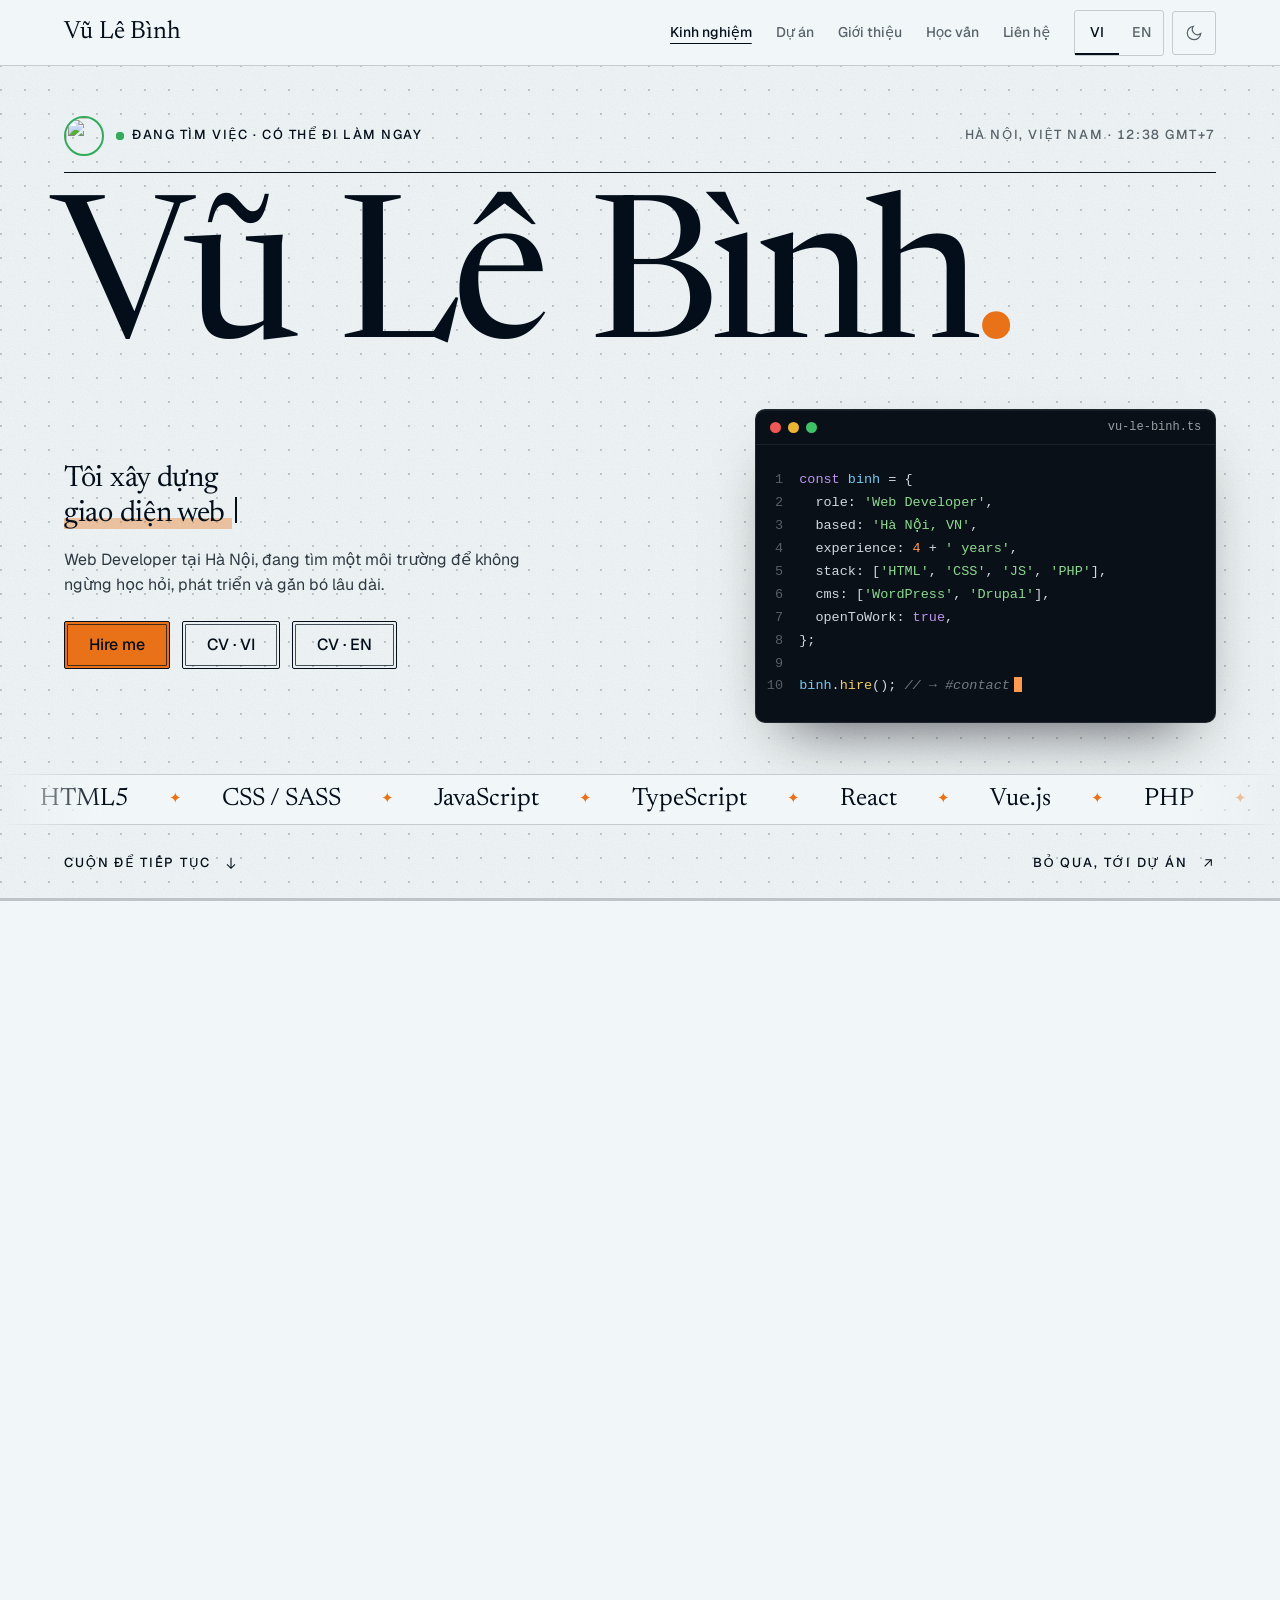
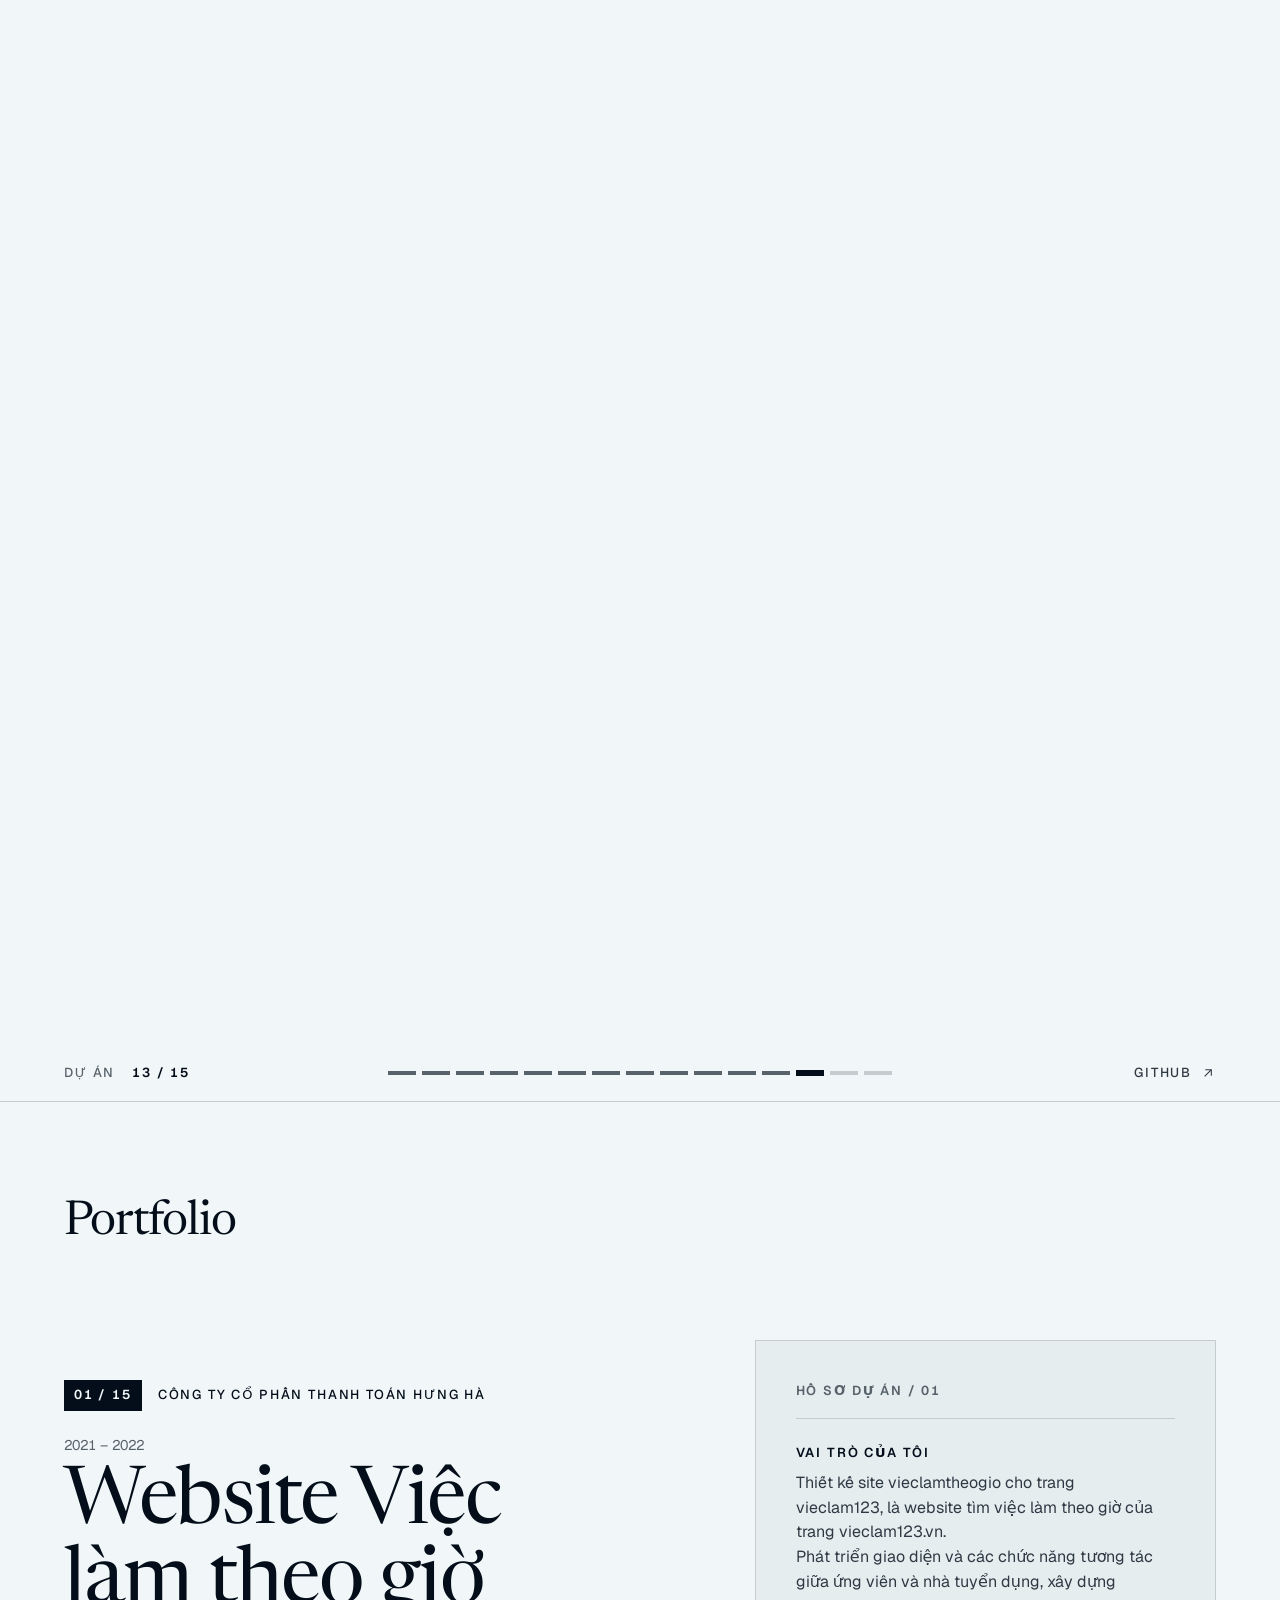
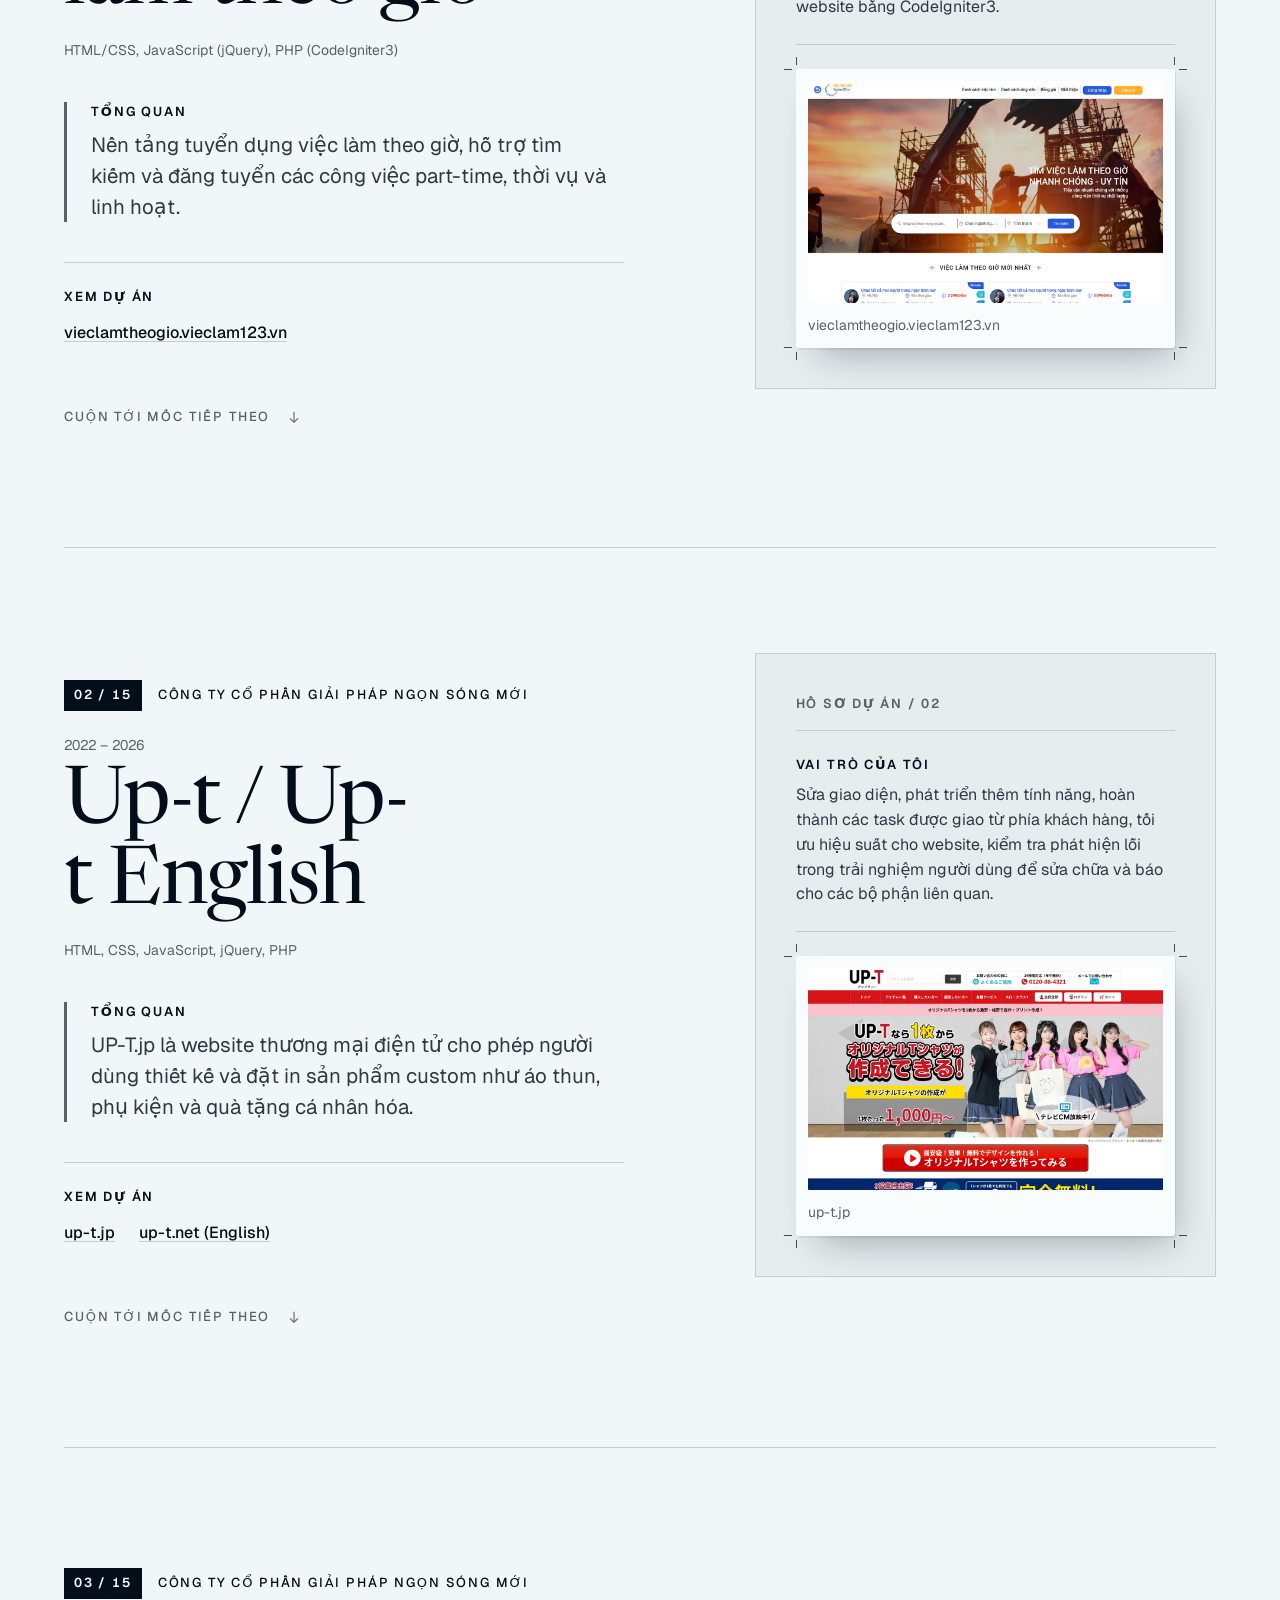
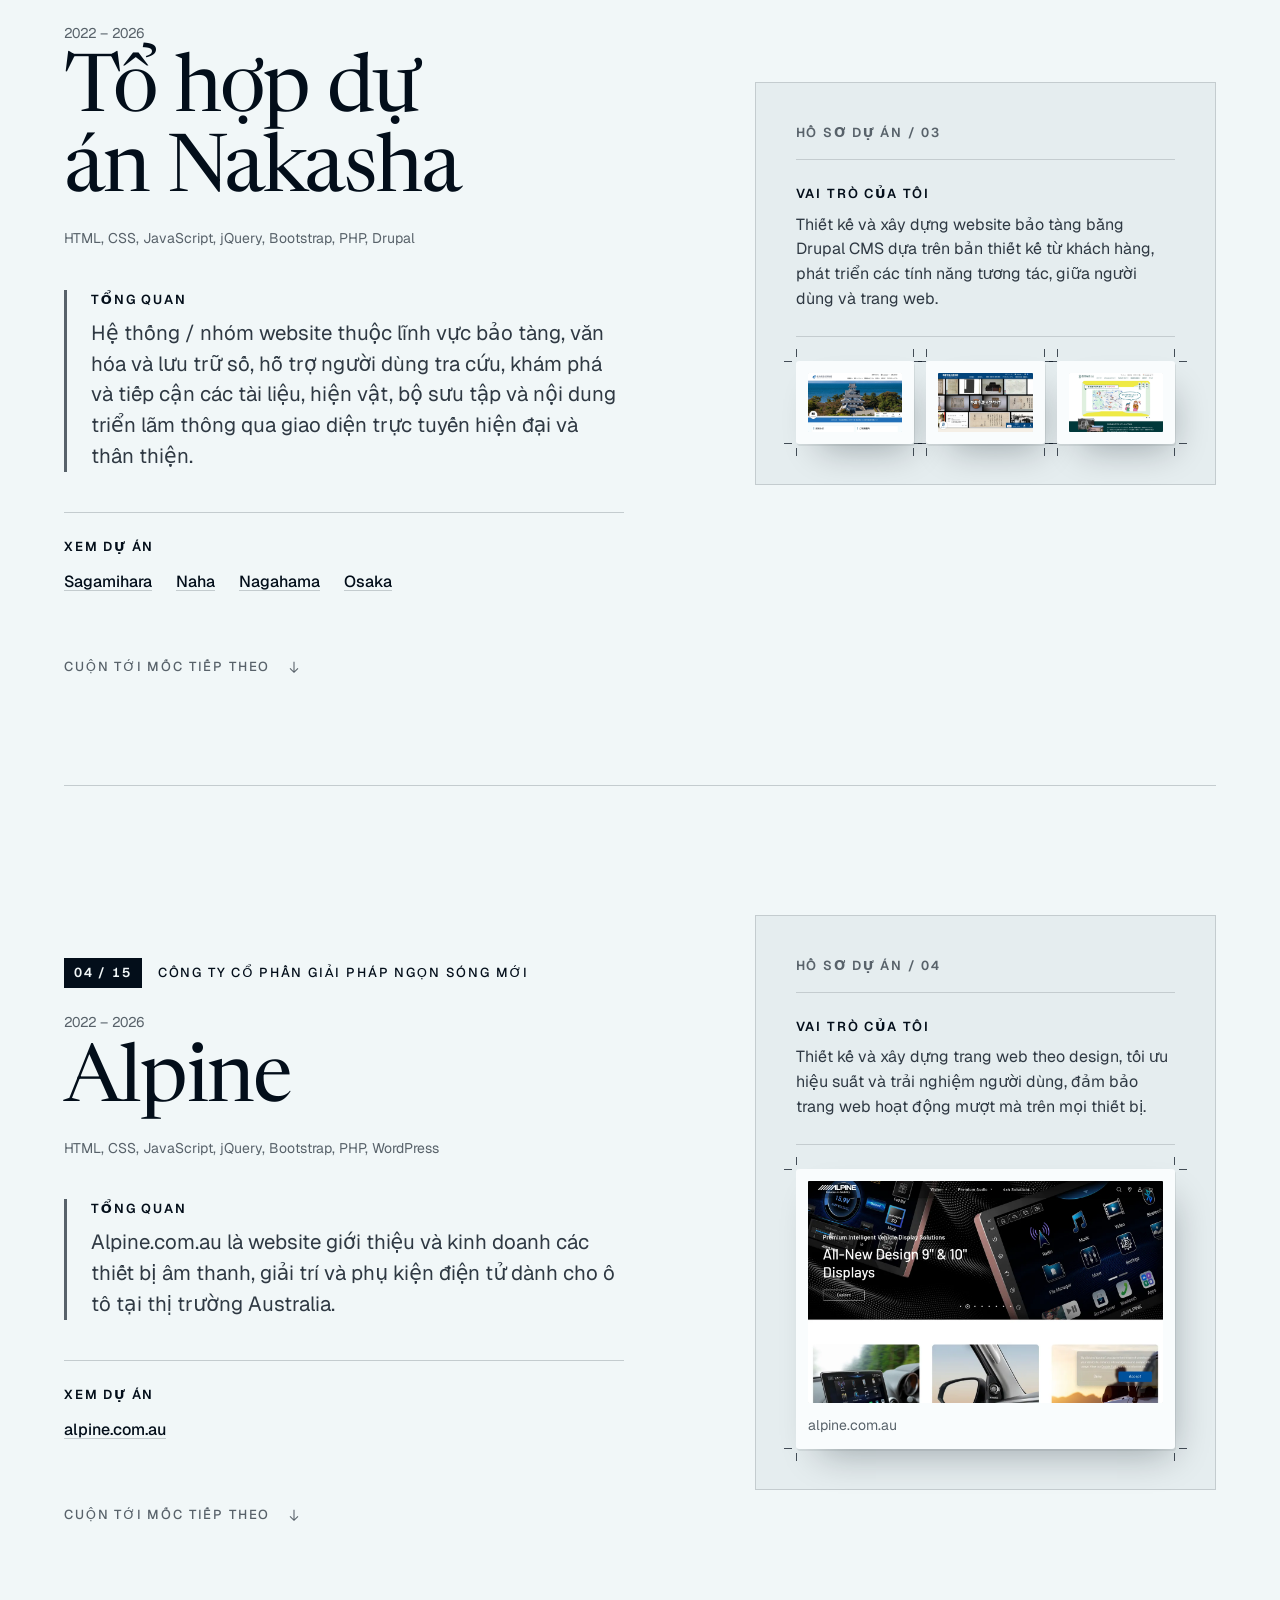
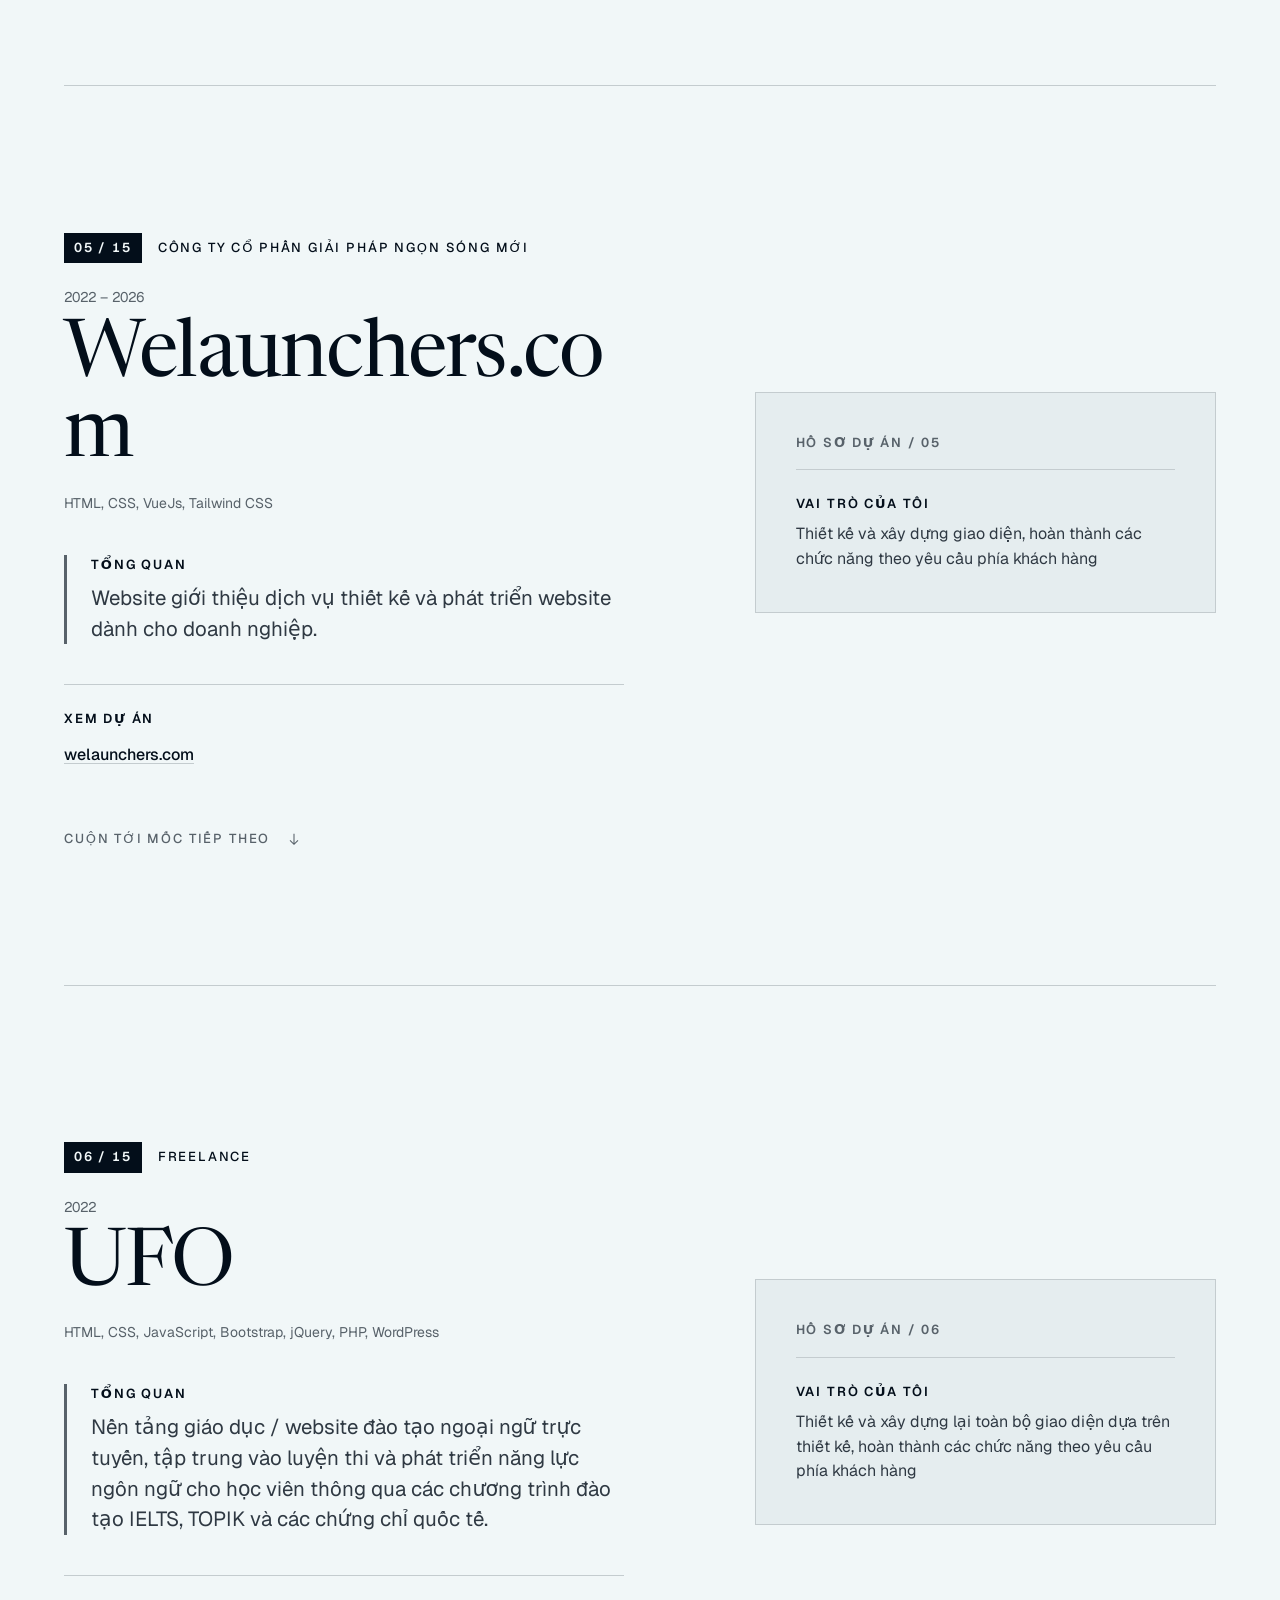
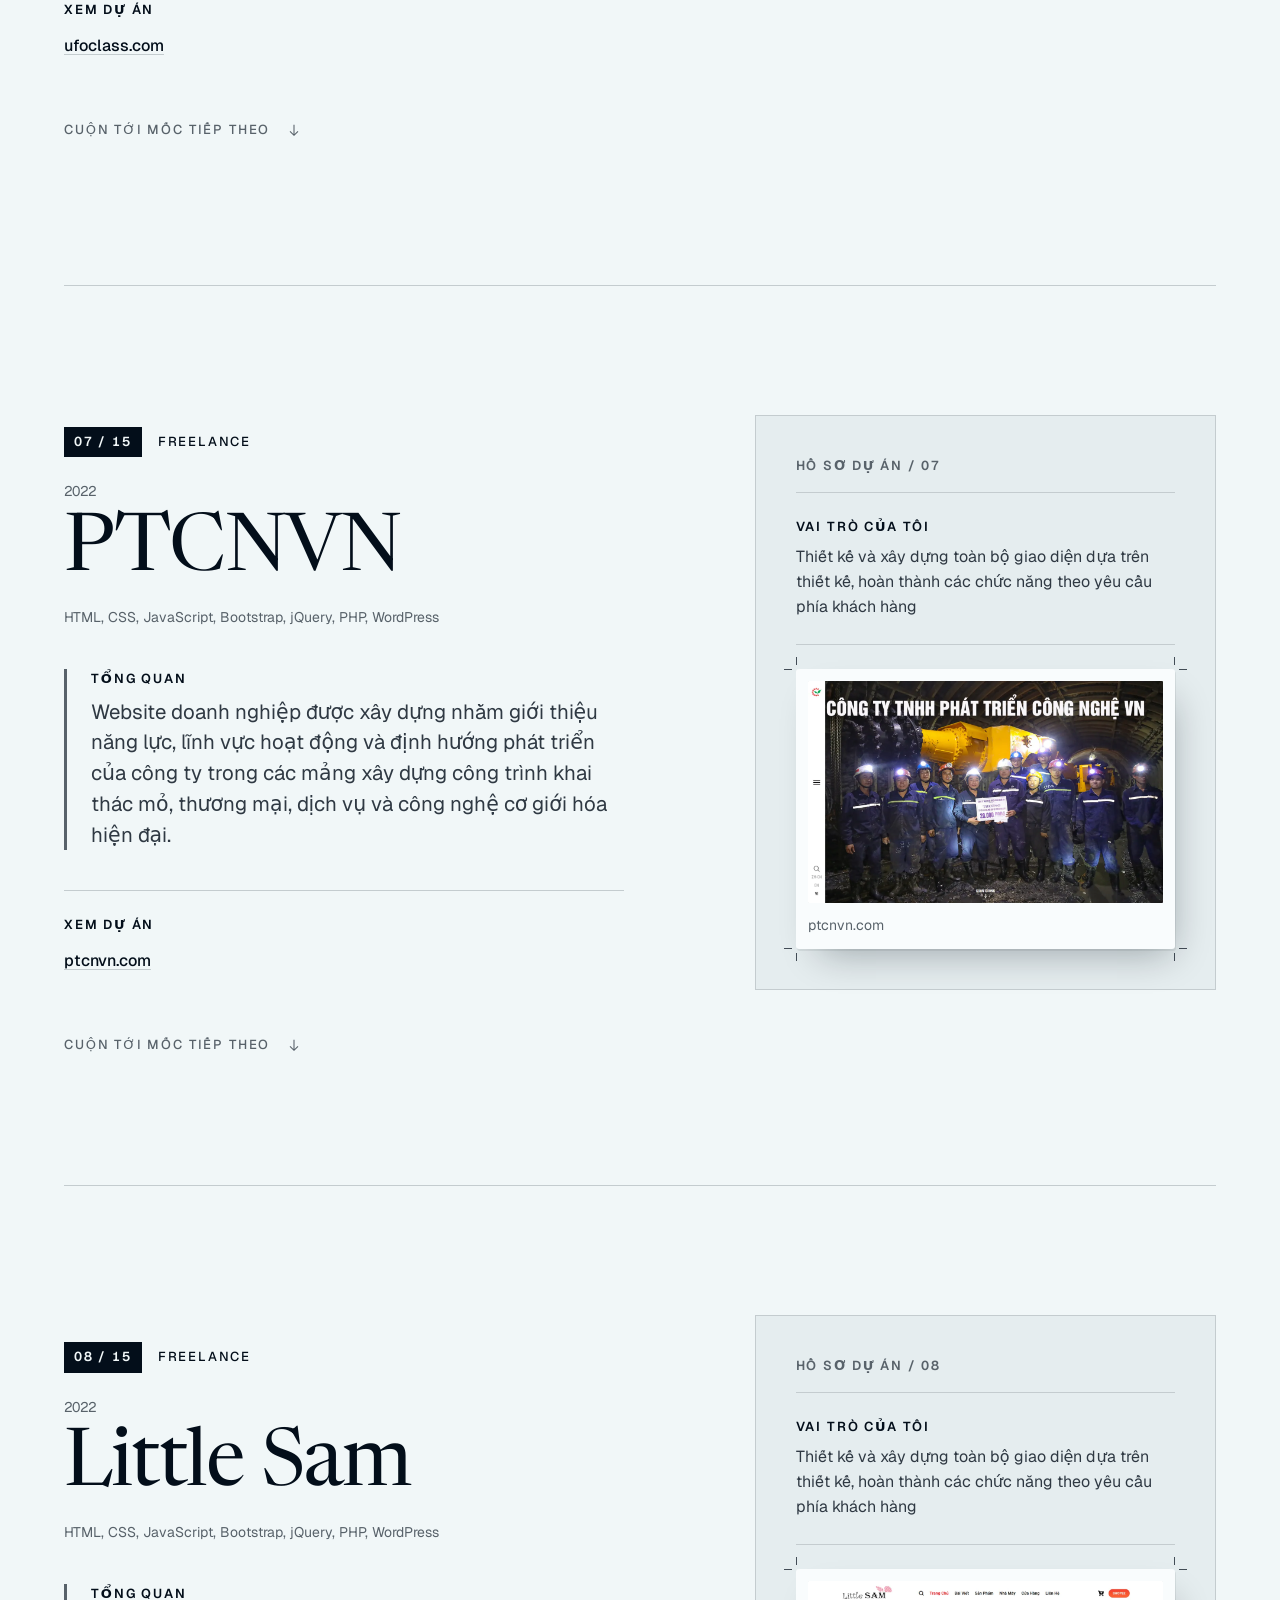
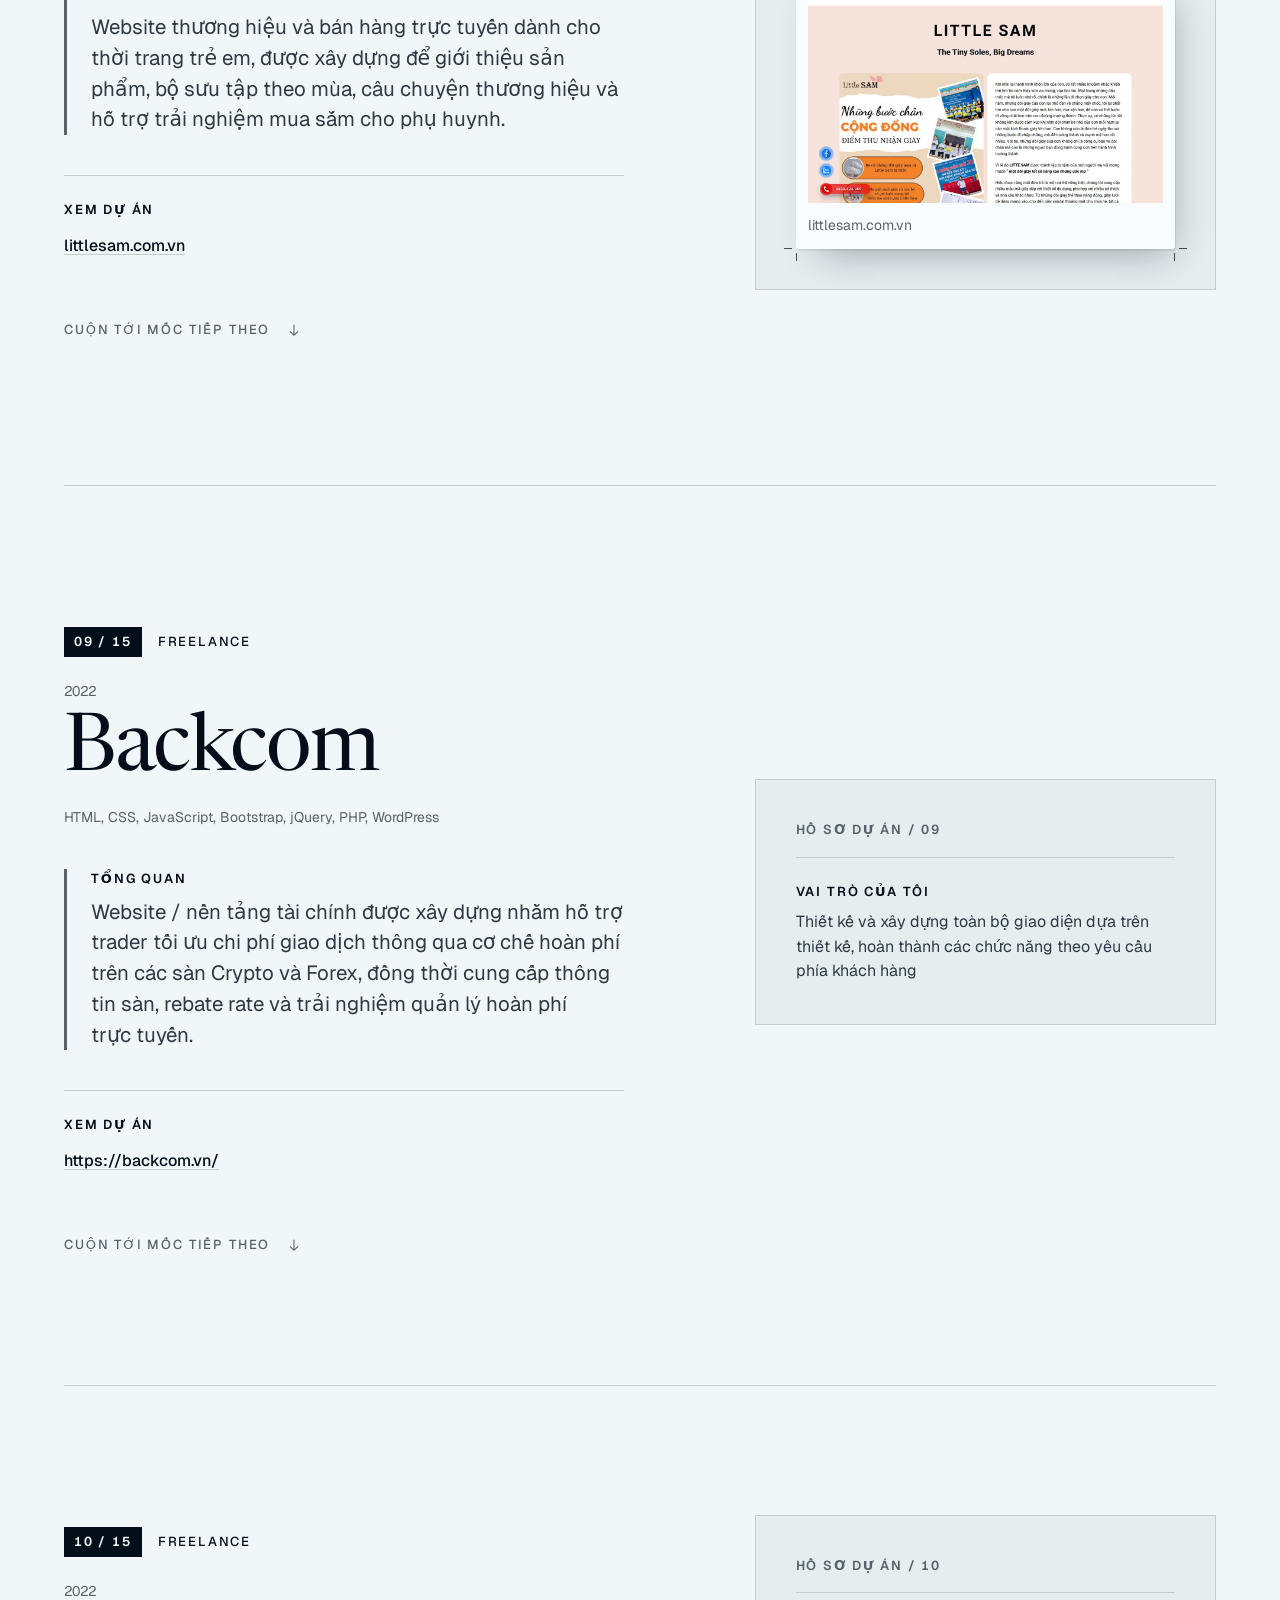
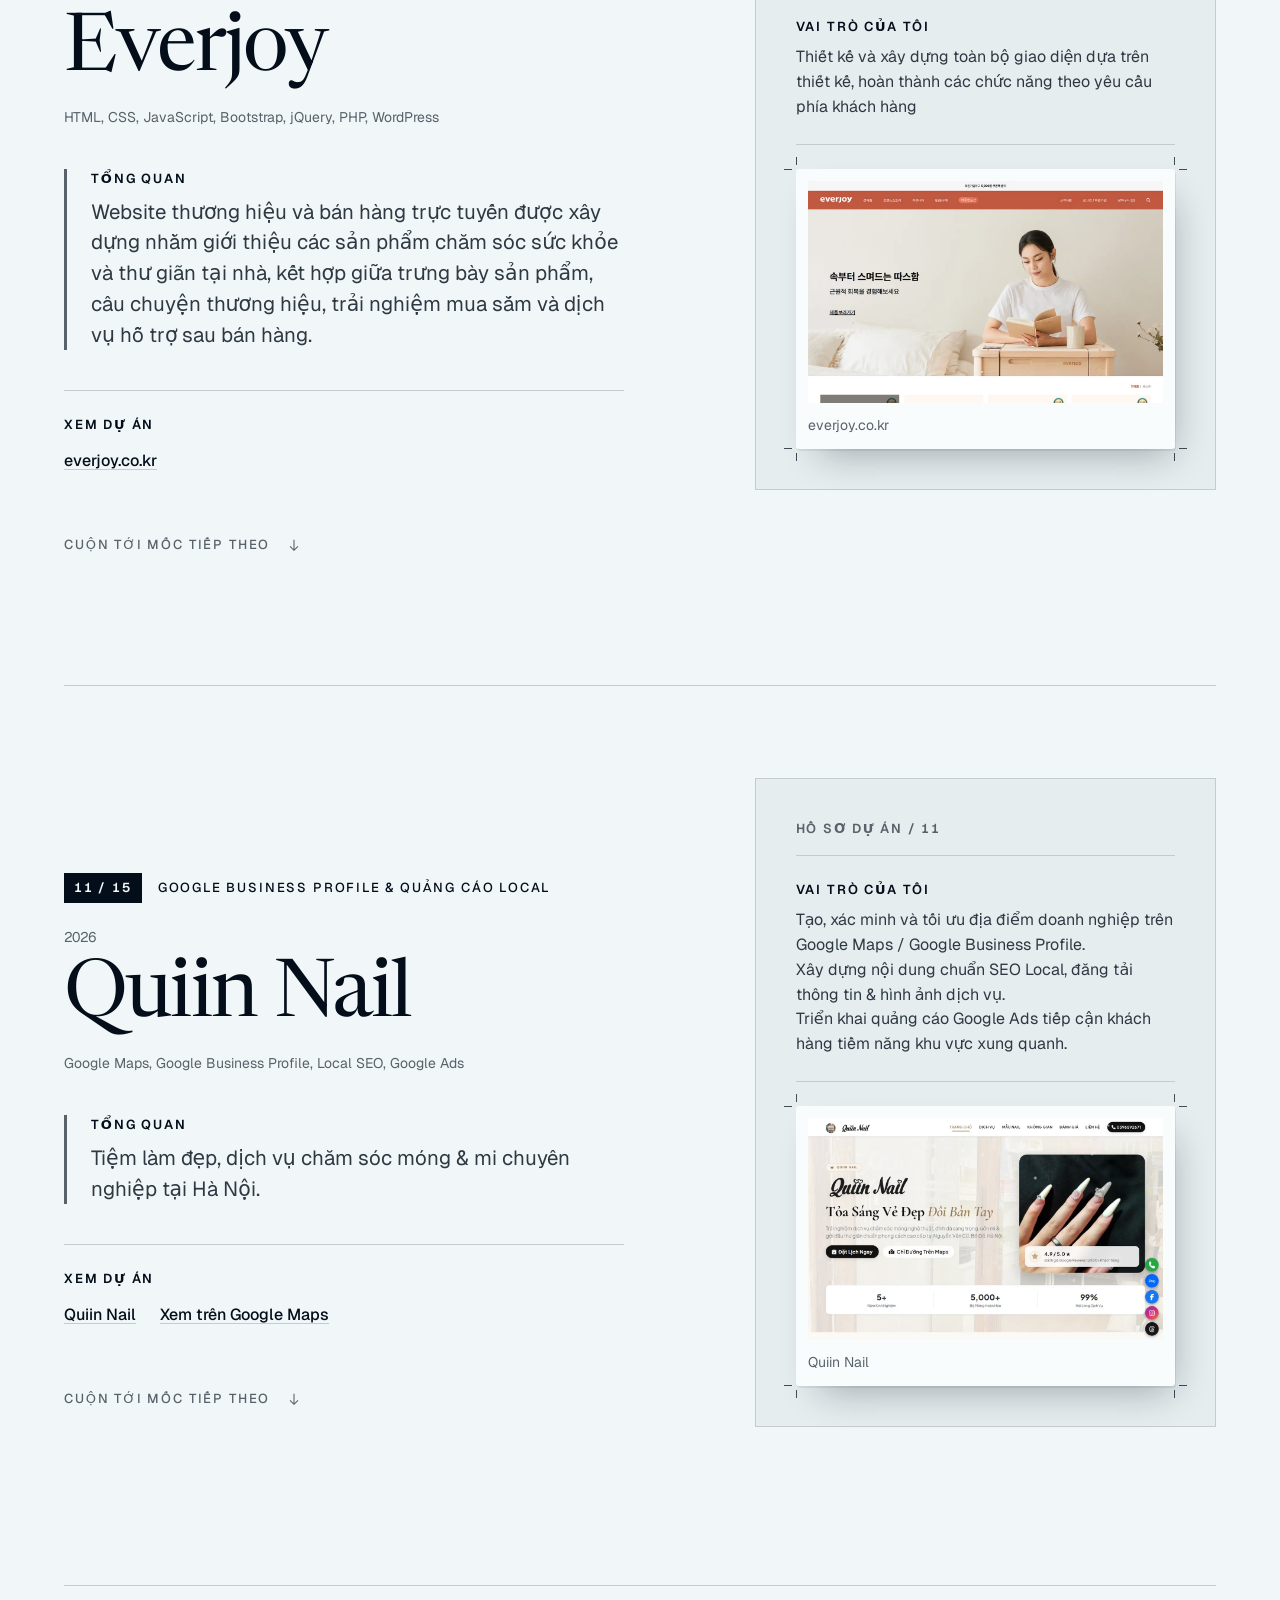
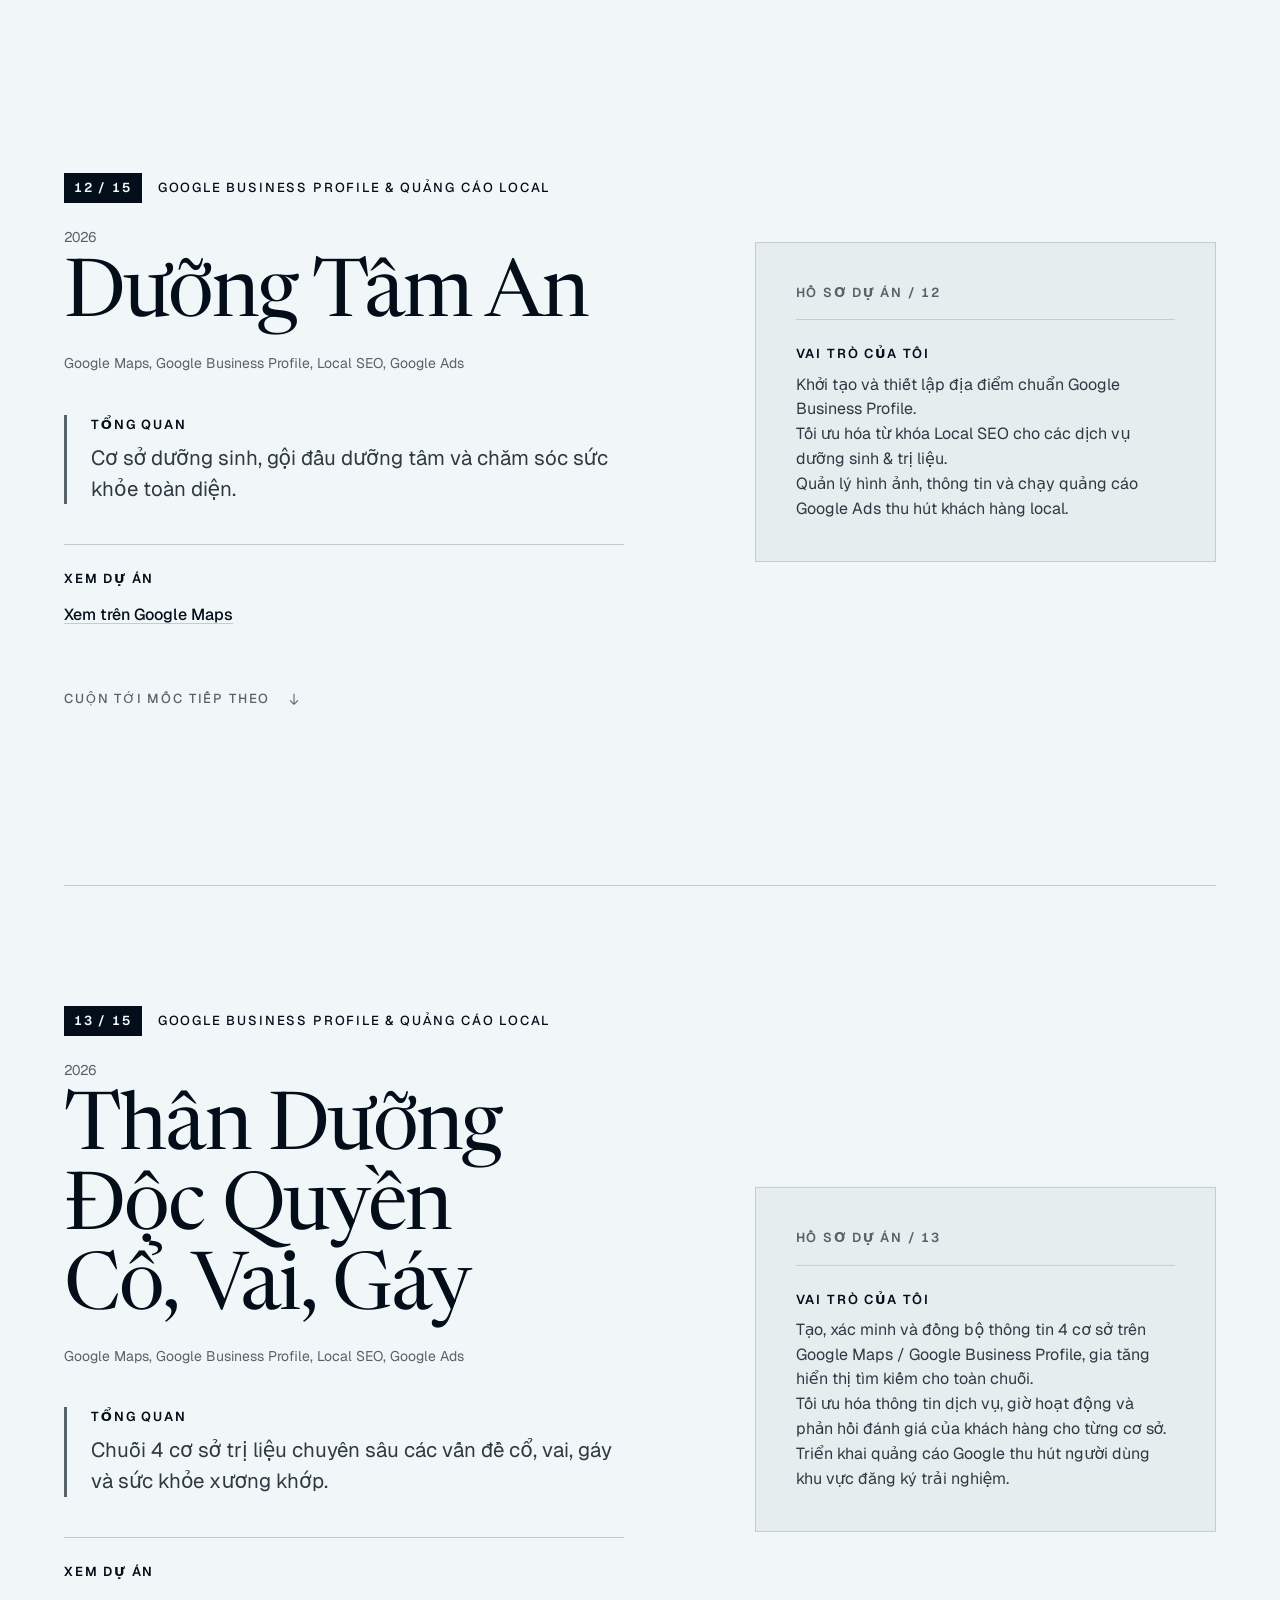
==== commit fe38fcf5: "change dark theme effect" ====
--- a/index.html
+++ b/index.html
@@ -222,7 +222,7 @@
                             </div>
                         </div>
                     </article>
-                    <article class="hs-slide hs-job is-ink" aria-label="Web Developer">
+                    <article class="hs-slide hs-job" aria-label="Web Developer">
                         <div class="container hs-job-in">
                             <header class="hs-head">
                                 <p class="hs-eyebrow"><span class="hs-step num">02 / 04</span><span class="t" data-vi="Kinh nghiệm làm việc" data-en="Work experience">Kinh nghiệm làm việc</span></p>
@@ -260,7 +260,7 @@
                             </div>
                         </div>
                     </article>
-                    <article class="hs-slide hs-job is-ink" aria-label="Google Maps &amp; Google Ads">
+                    <article class="hs-slide hs-job" aria-label="Google Maps &amp; Google Ads">
                         <div class="container hs-job-in">
                             <header class="hs-head">
                                 <p class="hs-eyebrow"><span class="hs-step num">04 / 04</span><span class="t" data-vi="Kinh nghiệm làm việc" data-en="Work experience">Kinh nghiệm làm việc</span></p>
@@ -304,7 +304,7 @@
             </div>
         </section>
 
-        <section id="portfolio" class="ms-sec is-ink">
+        <section id="portfolio" class="ms-sec">
             <div class="container">
                 <h2 class="sec-title">Portfolio</h2>
 
@@ -312,7 +312,7 @@
                     <article class="ms" id="milestone-1">
                         <div class="ms-main">
                             <p class="ms-tag"><span class="ms-badge num">01 / 15</span><span class="ms-group"><span class="t" data-vi="Công ty cổ phần thanh toán Hưng Hà" data-en="HUNG HA PAY JOINT STOCK COMPANY">Công ty cổ phần thanh toán Hưng Hà</span></span></p>
-                            <p class="ms-when num"><span class="t" data-vi="12/2021 đến 03/2022" data-en="12/2021 to 03/2022">12/2021 đến 03/2022</span></p>
+                            <p class="ms-when num">2021 – 2022</p>
                             <h3 class="ms-title">Website Việc làm theo giờ</h3>
                             <p class="ms-stack">HTML/CSS, JavaScript (jQuery), PHP (CodeIgniter3)</p>
                             <div class="ms-desc">
@@ -338,7 +338,7 @@
                     <article class="ms" id="milestone-2">
                         <div class="ms-main">
                             <p class="ms-tag"><span class="ms-badge num">02 / 15</span><span class="ms-group"><span class="t" data-vi="Công ty cổ phần giải pháp Ngọn Sóng Mới" data-en="NEWWAVE SOLUTIONS JOINT STOCK COMPANY">Công ty cổ phần giải pháp Ngọn Sóng Mới</span></span></p>
-                            <p class="ms-when num"><span class="t" data-vi="06/2022 đến 11/2026" data-en="06/2022 to 11/2026">06/2022 đến 11/2026</span></p>
+                            <p class="ms-when num">2022 – 2026</p>
                             <h3 class="ms-title">Up-t / Up-t English</h3>
                             <p class="ms-stack">HTML, CSS, JavaScript, jQuery, PHP</p>
                             <div class="ms-desc">
@@ -364,7 +364,7 @@
                     <article class="ms" id="milestone-3">
                         <div class="ms-main">
                             <p class="ms-tag"><span class="ms-badge num">03 / 15</span><span class="ms-group"><span class="t" data-vi="Công ty cổ phần giải pháp Ngọn Sóng Mới" data-en="NEWWAVE SOLUTIONS JOINT STOCK COMPANY">Công ty cổ phần giải pháp Ngọn Sóng Mới</span></span></p>
-                            <p class="ms-when num"><span class="t" data-vi="06/2022 đến 11/2026" data-en="06/2022 to 11/2026">06/2022 đến 11/2026</span></p>
+                            <p class="ms-when num">2022 – 2026</p>
                             <h3 class="ms-title"><span class="t" data-vi="Tổ hợp dự án Nakasha" data-en="Nakasha Project Collection">Tổ hợp dự án Nakasha</span></h3>
                             <p class="ms-stack">HTML, CSS, JavaScript, jQuery, Bootstrap, PHP, Drupal</p>
                             <div class="ms-desc">
@@ -394,7 +394,7 @@
                     <article class="ms" id="milestone-4">
                         <div class="ms-main">
                             <p class="ms-tag"><span class="ms-badge num">04 / 15</span><span class="ms-group"><span class="t" data-vi="Công ty cổ phần giải pháp Ngọn Sóng Mới" data-en="NEWWAVE SOLUTIONS JOINT STOCK COMPANY">Công ty cổ phần giải pháp Ngọn Sóng Mới</span></span></p>
-                            <p class="ms-when num"><span class="t" data-vi="06/2022 đến 11/2026" data-en="06/2022 to 11/2026">06/2022 đến 11/2026</span></p>
+                            <p class="ms-when num">2022 – 2026</p>
                             <h3 class="ms-title">Alpine</h3>
                             <p class="ms-stack">HTML, CSS, JavaScript, jQuery, Bootstrap, PHP, WordPress</p>
                             <div class="ms-desc">
@@ -420,7 +420,7 @@
                     <article class="ms" id="milestone-5">
                         <div class="ms-main">
                             <p class="ms-tag"><span class="ms-badge num">05 / 15</span><span class="ms-group"><span class="t" data-vi="Công ty cổ phần giải pháp Ngọn Sóng Mới" data-en="NEWWAVE SOLUTIONS JOINT STOCK COMPANY">Công ty cổ phần giải pháp Ngọn Sóng Mới</span></span></p>
-                            <p class="ms-when num"><span class="t" data-vi="06/2022 đến 11/2026" data-en="06/2022 to 11/2026">06/2022 đến 11/2026</span></p>
+                            <p class="ms-when num">2022 – 2026</p>
                             <h3 class="ms-title">Welaunchers.com</h3>
                             <p class="ms-stack">HTML, CSS, VueJs, Tailwind CSS</p>
                             <div class="ms-desc">
@@ -442,7 +442,7 @@
                     <article class="ms" id="milestone-6">
                         <div class="ms-main">
                             <p class="ms-tag"><span class="ms-badge num">06 / 15</span><span class="ms-group">Freelance</span></p>
-                            <p class="ms-when num"><span class="t" data-vi="2022 đến nay" data-en="2022 to present">2022 đến nay</span></p>
+                            <p class="ms-when num">2022</p>
                             <h3 class="ms-title">UFO</h3>
                             <p class="ms-stack">HTML, CSS, JavaScript, Bootstrap, jQuery, PHP, WordPress</p>
                             <div class="ms-desc">
@@ -464,7 +464,7 @@
                     <article class="ms" id="milestone-7">
                         <div class="ms-main">
                             <p class="ms-tag"><span class="ms-badge num">07 / 15</span><span class="ms-group">Freelance</span></p>
-                            <p class="ms-when num"><span class="t" data-vi="2022 đến nay" data-en="2022 to present">2022 đến nay</span></p>
+                            <p class="ms-when num">2022</p>
                             <h3 class="ms-title">PTCNVN</h3>
                             <p class="ms-stack">HTML, CSS, JavaScript, Bootstrap, jQuery, PHP, WordPress</p>
                             <div class="ms-desc">
@@ -490,7 +490,7 @@
                     <article class="ms" id="milestone-8">
                         <div class="ms-main">
                             <p class="ms-tag"><span class="ms-badge num">08 / 15</span><span class="ms-group">Freelance</span></p>
-                            <p class="ms-when num"><span class="t" data-vi="2022 đến nay" data-en="2022 to present">2022 đến nay</span></p>
+                            <p class="ms-when num">2022</p>
                             <h3 class="ms-title">Little Sam</h3>
                             <p class="ms-stack">HTML, CSS, JavaScript, Bootstrap, jQuery, PHP, WordPress</p>
                             <div class="ms-desc">
@@ -516,7 +516,7 @@
                     <article class="ms" id="milestone-9">
                         <div class="ms-main">
                             <p class="ms-tag"><span class="ms-badge num">09 / 15</span><span class="ms-group">Freelance</span></p>
-                            <p class="ms-when num"><span class="t" data-vi="2022 đến nay" data-en="2022 to present">2022 đến nay</span></p>
+                            <p class="ms-when num">2022</p>
                             <h3 class="ms-title">Backcom</h3>
                             <p class="ms-stack">HTML, CSS, JavaScript, Bootstrap, jQuery, PHP, WordPress</p>
                             <div class="ms-desc">
@@ -538,7 +538,7 @@
                     <article class="ms" id="milestone-10">
                         <div class="ms-main">
                             <p class="ms-tag"><span class="ms-badge num">10 / 15</span><span class="ms-group">Freelance</span></p>
-                            <p class="ms-when num"><span class="t" data-vi="2022 đến nay" data-en="2022 to present">2022 đến nay</span></p>
+                            <p class="ms-when num">2022</p>
                             <h3 class="ms-title">Everjoy</h3>
                             <p class="ms-stack">HTML, CSS, JavaScript, Bootstrap, jQuery, PHP, WordPress</p>
                             <div class="ms-desc">
@@ -564,7 +564,7 @@
                     <article class="ms" id="milestone-11">
                         <div class="ms-main">
                             <p class="ms-tag"><span class="ms-badge num">11 / 15</span><span class="ms-group"><span class="t" data-vi="Google Business Profile &amp; Quảng cáo Local" data-en="Google Business Profile &amp; Local Ads">Google Business Profile &amp; Quảng cáo Local</span></span></p>
-                            <p class="ms-when num"><span class="t" data-vi="2026 đến nay" data-en="2026 to present">2026 đến nay</span></p>
+                            <p class="ms-when num">2026</p>
                             <h3 class="ms-title">Quiin Nail</h3>
                             <p class="ms-stack">Google Maps, Google Business Profile, Local SEO, Google Ads</p>
                             <div class="ms-desc">
@@ -590,7 +590,7 @@
                     <article class="ms" id="milestone-12">
                         <div class="ms-main">
                             <p class="ms-tag"><span class="ms-badge num">12 / 15</span><span class="ms-group"><span class="t" data-vi="Google Business Profile &amp; Quảng cáo Local" data-en="Google Business Profile &amp; Local Ads">Google Business Profile &amp; Quảng cáo Local</span></span></p>
-                            <p class="ms-when num"><span class="t" data-vi="2026 đến nay" data-en="2026 to present">2026 đến nay</span></p>
+                            <p class="ms-when num">2026</p>
                             <h3 class="ms-title">Dưỡng Tâm An</h3>
                             <p class="ms-stack">Google Maps, Google Business Profile, Local SEO, Google Ads</p>
                             <div class="ms-desc">
@@ -612,7 +612,7 @@
                     <article class="ms" id="milestone-13">
                         <div class="ms-main">
                             <p class="ms-tag"><span class="ms-badge num">13 / 15</span><span class="ms-group"><span class="t" data-vi="Google Business Profile &amp; Quảng cáo Local" data-en="Google Business Profile &amp; Local Ads">Google Business Profile &amp; Quảng cáo Local</span></span></p>
-                            <p class="ms-when num"><span class="t" data-vi="2026 đến nay" data-en="2026 to present">2026 đến nay</span></p>
+                            <p class="ms-when num">2026</p>
                             <h3 class="ms-title">Thân Dưỡng Độc Quyền Cổ, Vai, Gáy</h3>
                             <p class="ms-stack">Google Maps, Google Business Profile, Local SEO, Google Ads</p>
                             <div class="ms-desc">
--- a/css/style.css
+++ b/css/style.css
@@ -703,3 +703,17 @@
     display: none;
   }
 }
+
+/* Theme switch circle reveal (see js/main.js) */
+::view-transition-old(root),
+::view-transition-new(root) {
+  animation: none;
+  mix-blend-mode: normal;
+}
+::view-transition-old(root) { z-index: 1; }
+::view-transition-new(root) { z-index: 2; }
+.theme-switching *,
+.theme-switching *::before,
+.theme-switching *::after {
+  transition: none !important;
+}
--- a/css/story.css
+++ b/css/story.css
@@ -3,25 +3,6 @@
    (both set by js/story.js), so the page reads fine without JS. */
 
 /* ================================================================ Tokens */
-.is-ink {
-  --color-paper: oklch(13% 0.012 250);
-  --color-paper-2: oklch(17% 0.014 250);
-  --color-paper-3: oklch(22% 0.016 248);
-  --color-paper-hi: oklch(19% 0.014 250);
-  --color-ink: oklch(96% 0.006 215);
-  --color-ink-2: oklch(84% 0.01 220);
-  --color-muted: oklch(68% 0.014 225);
-  --color-rule: oklch(30% 0.016 245);
-  --color-focus: oklch(76% 0.16 52);
-  --shadow-sheet: inset 0 0 0 1px var(--color-rule);
-  background: var(--color-paper);
-  color: var(--color-ink-2);
-}
-.is-ink h2,
-.is-ink h3,
-.is-ink a {
-  color: var(--color-ink);
-}
 :root {
   --font-mono: ui-monospace, "SF Mono", "JetBrains Mono", Menlo, Consolas, monospace;
 }
@@ -509,12 +490,6 @@
   align-items: center;
   padding: 0 var(--gutter) var(--space-md);
   pointer-events: none;
-  color: oklch(16% 0.032 250);
-}
-.hs[data-tone="dark"] .hs-ui {
-  color: oklch(97% 0.005 215);
-}
-[data-mode="dark"] .hs[data-tone="light"] .hs-ui {
   color: var(--color-ink);
 }
 .hs-ui a {
@@ -766,9 +741,6 @@
   text-decoration: none;
   color: var(--color-muted);
 }
-.is-ink .ms-next {
-  color: var(--color-muted);
-}
 .ms-next:hover {
   color: var(--color-ink);
 }
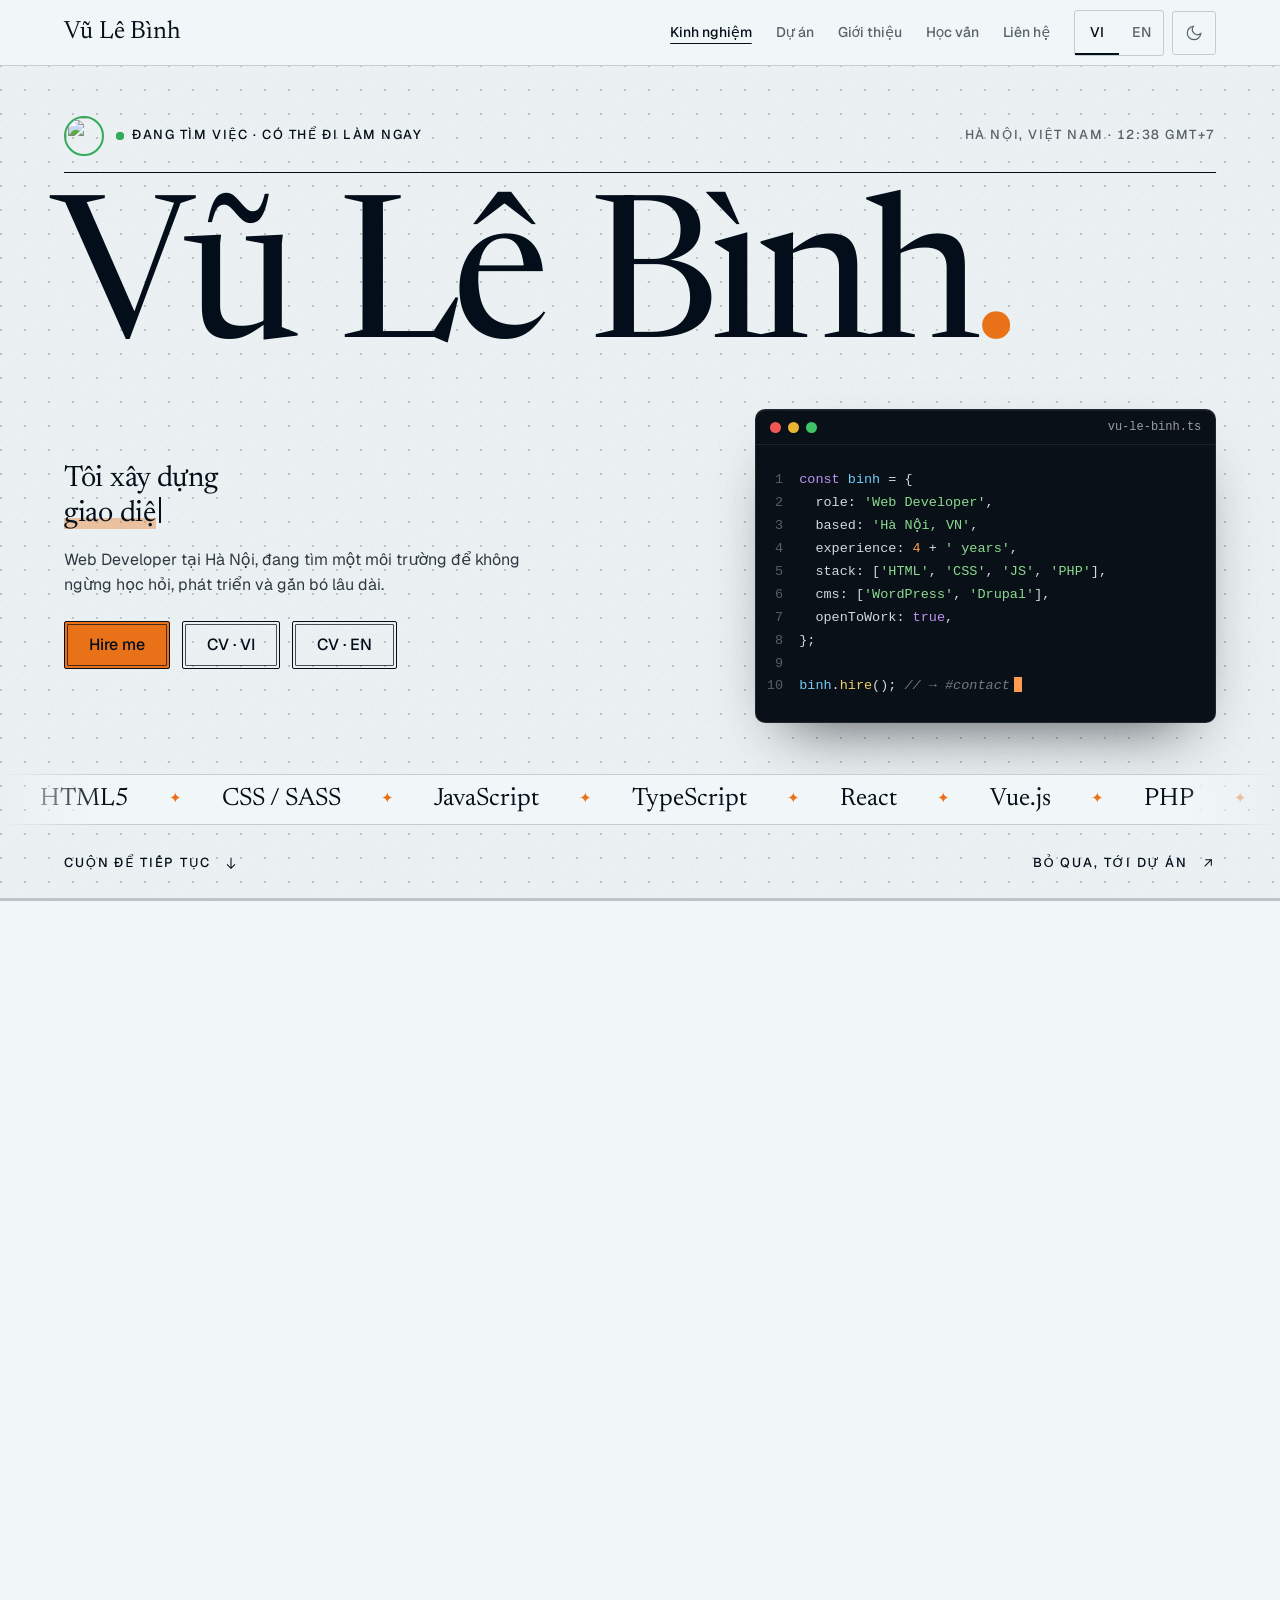
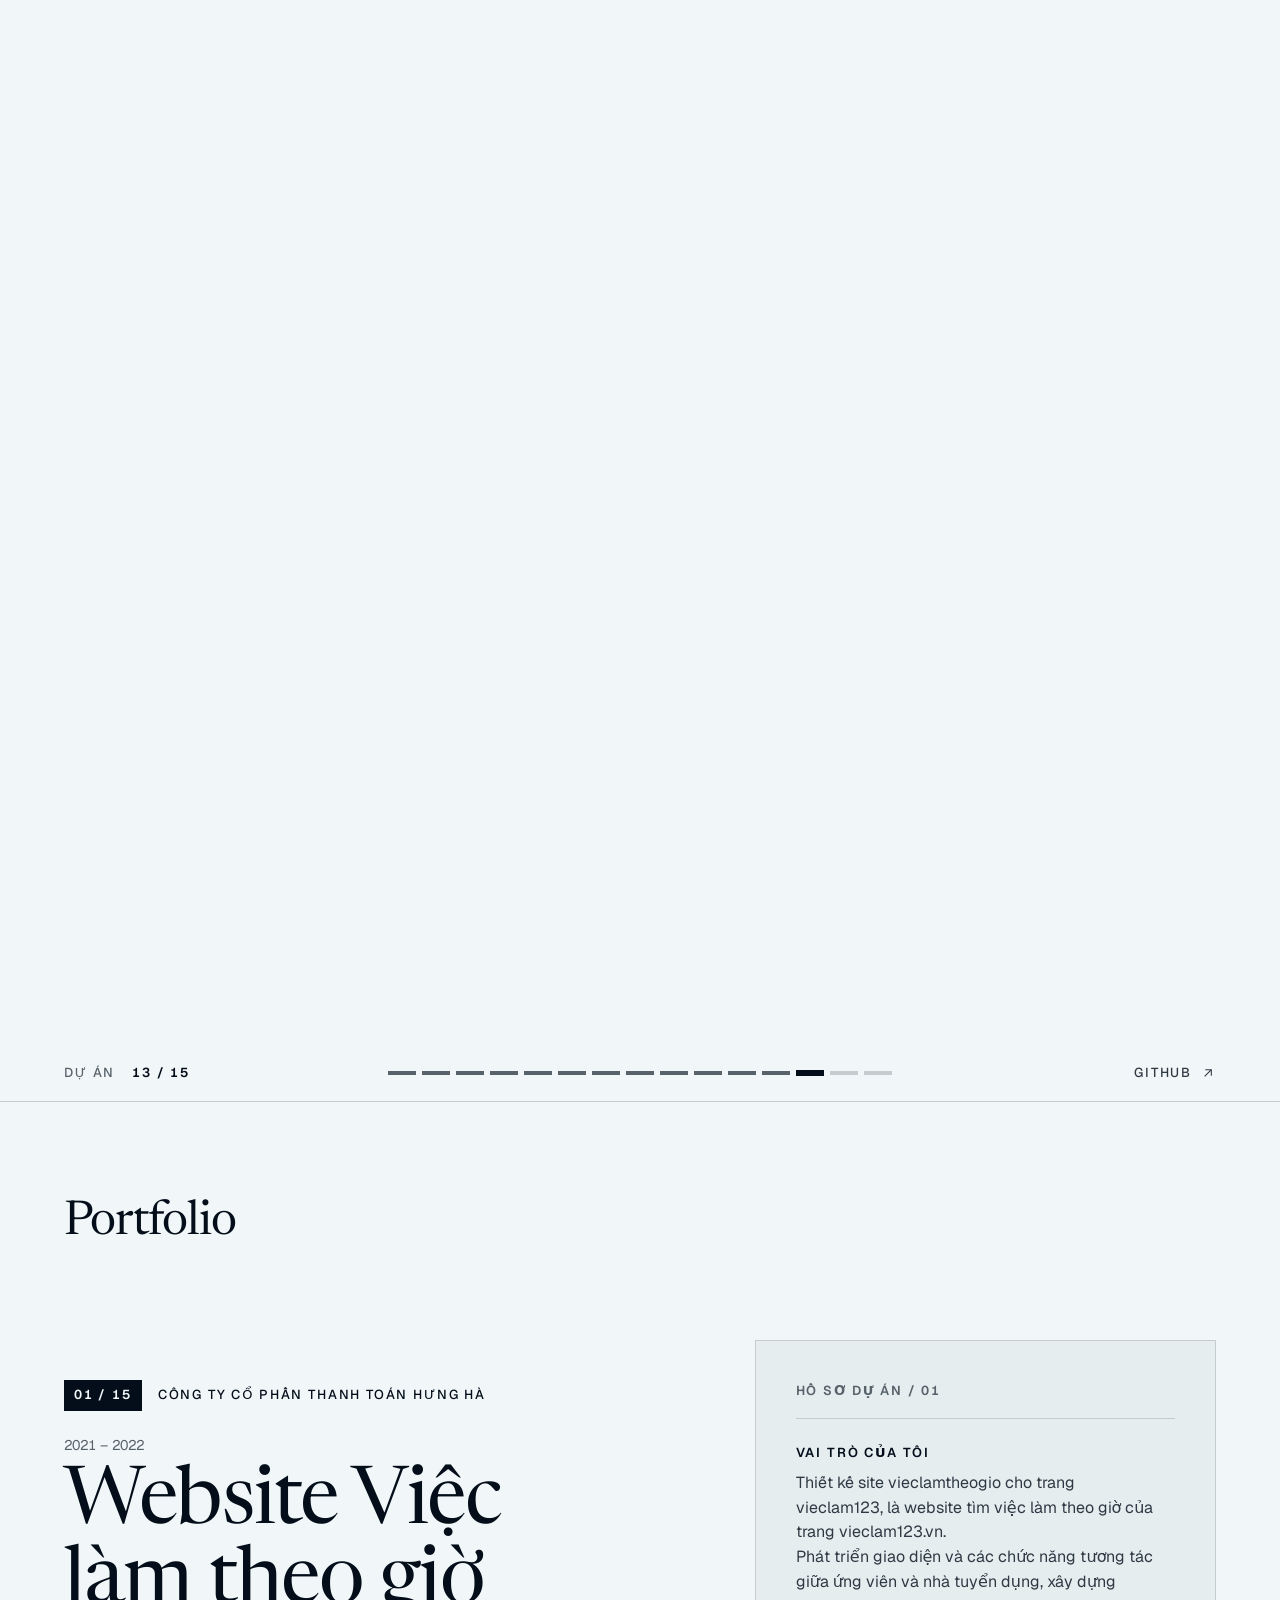
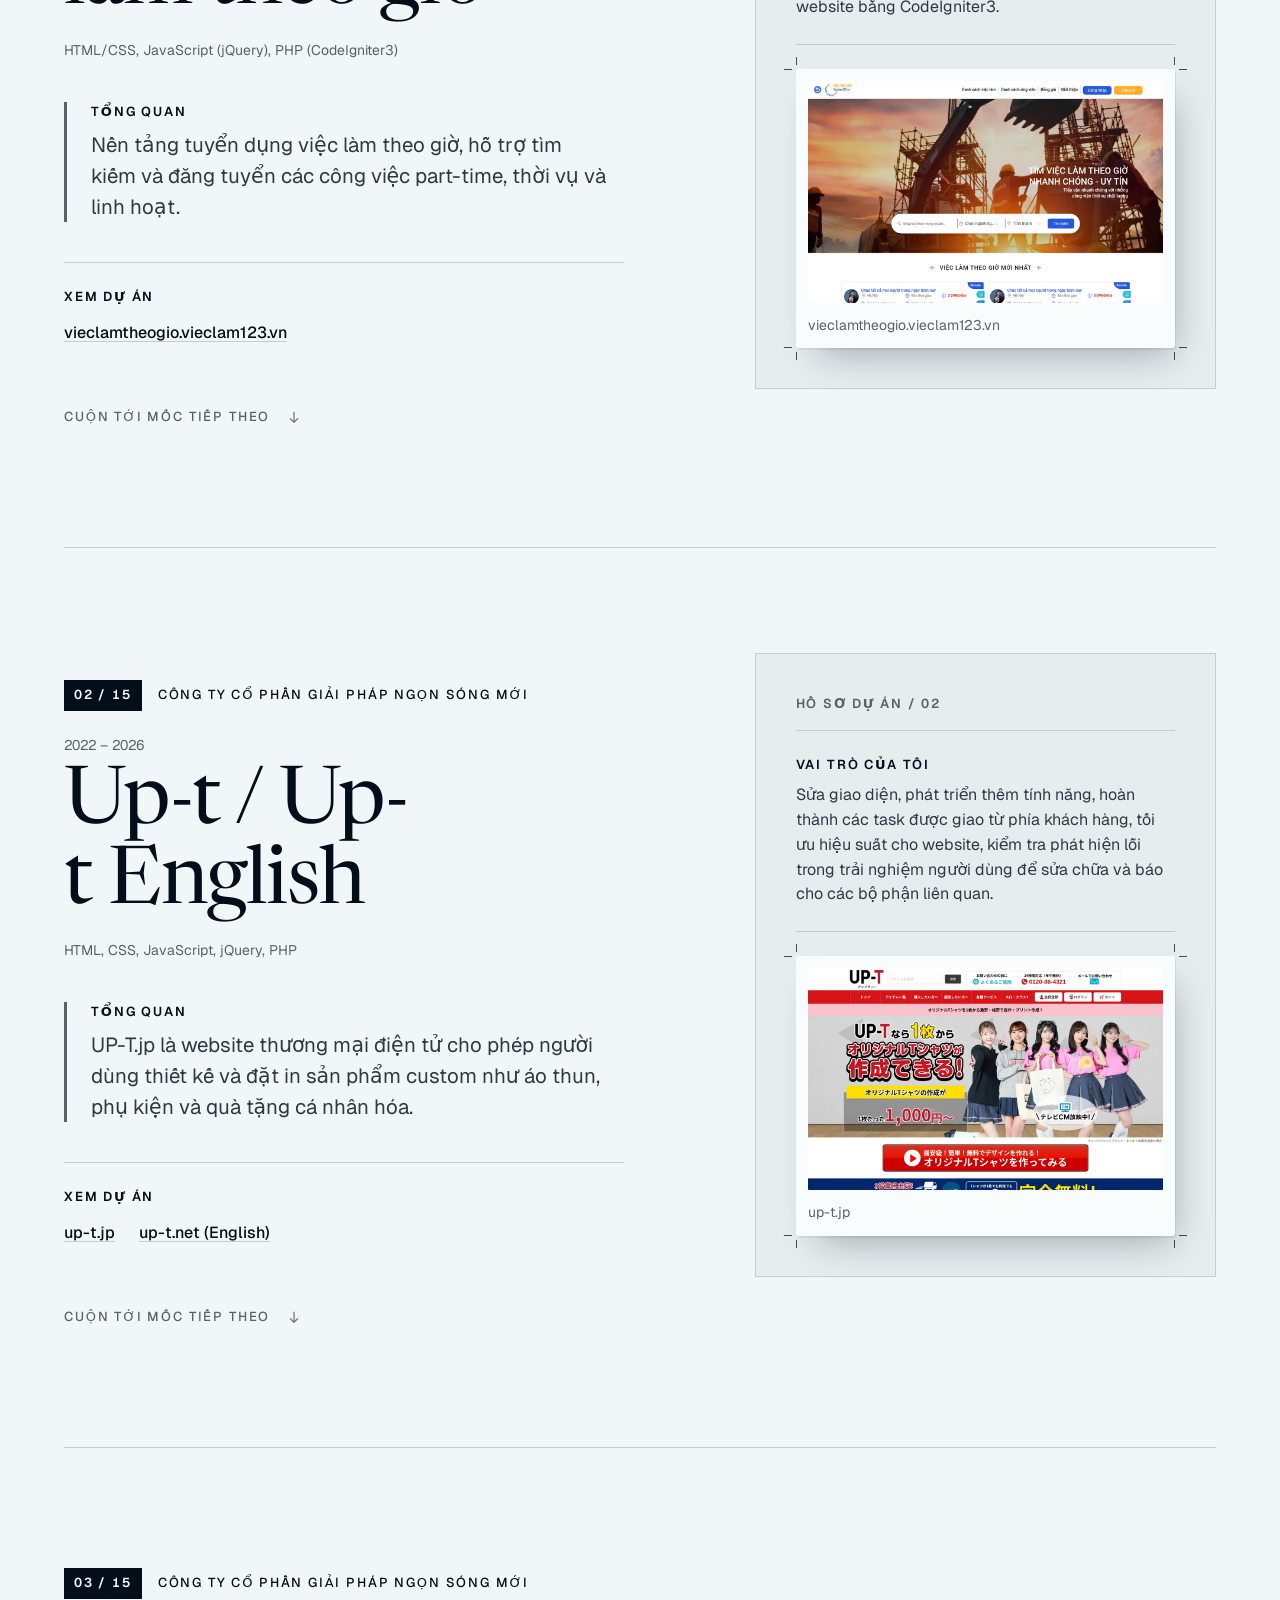
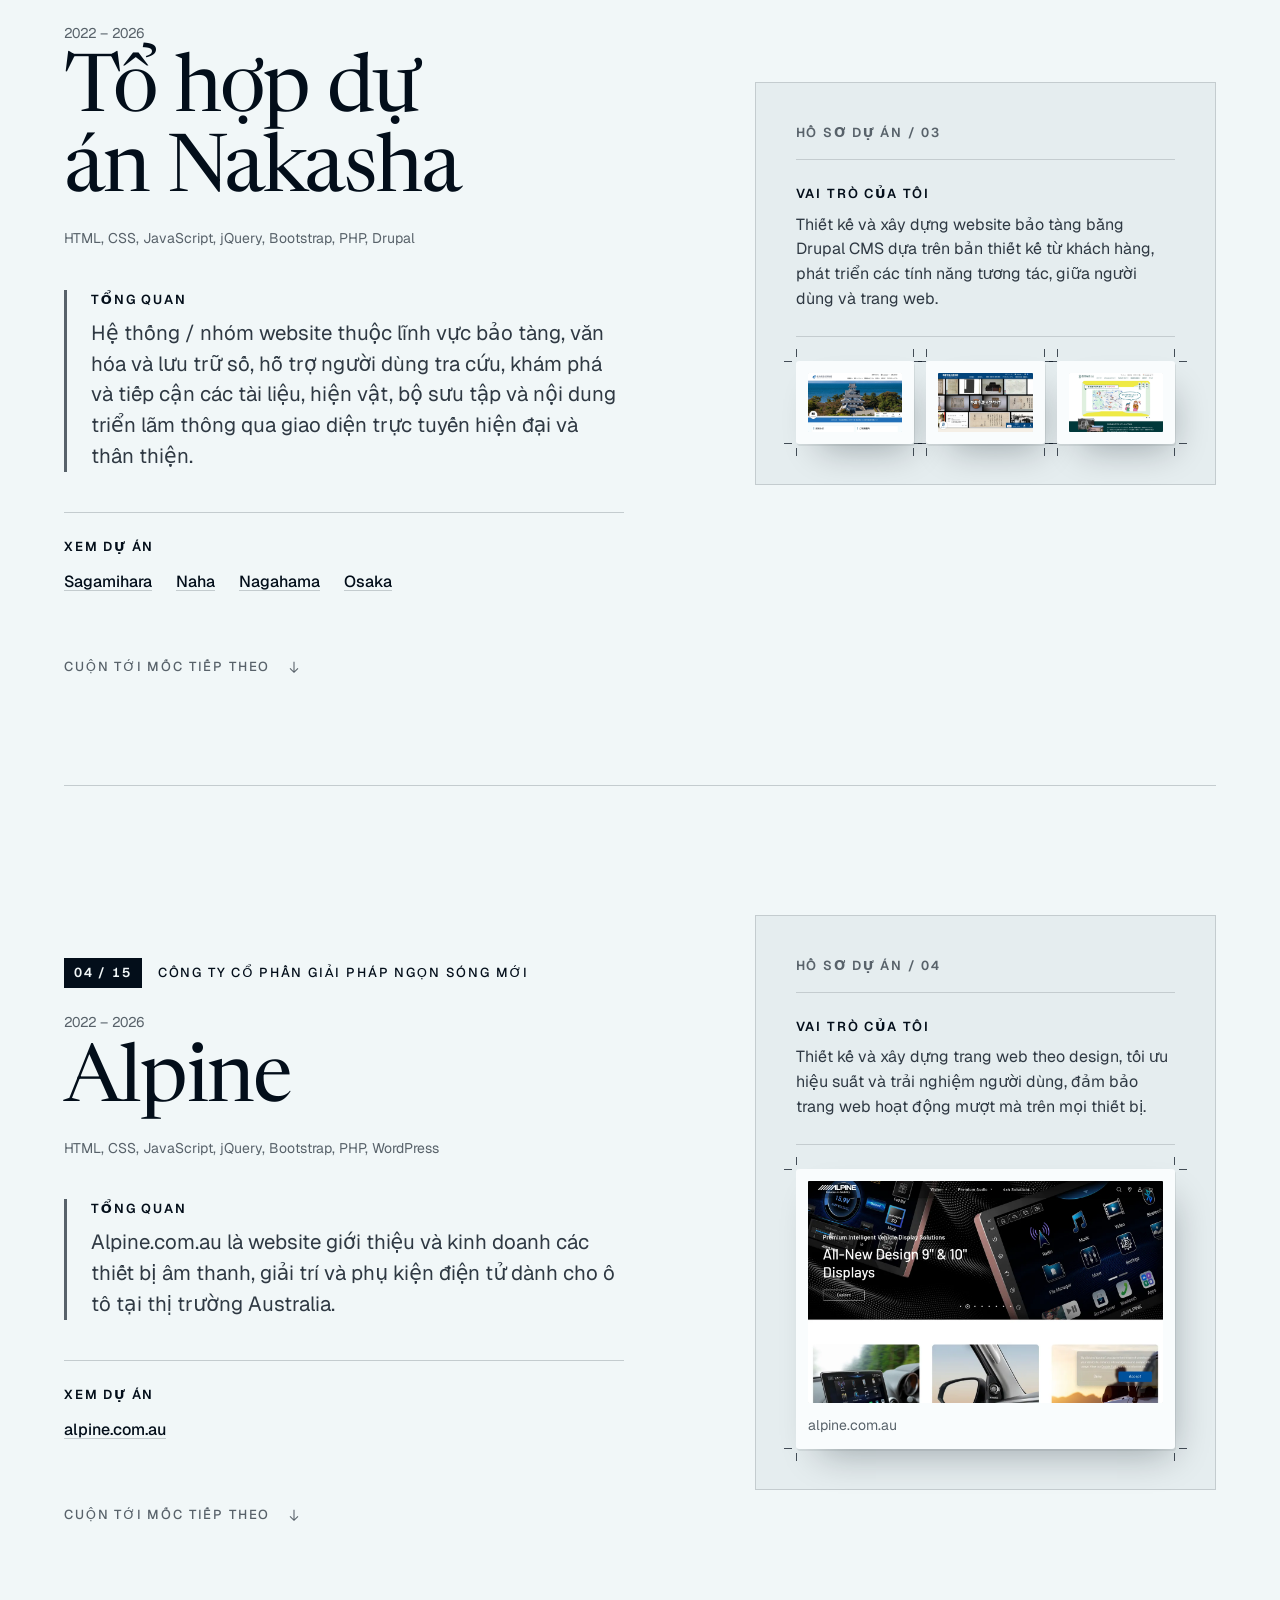
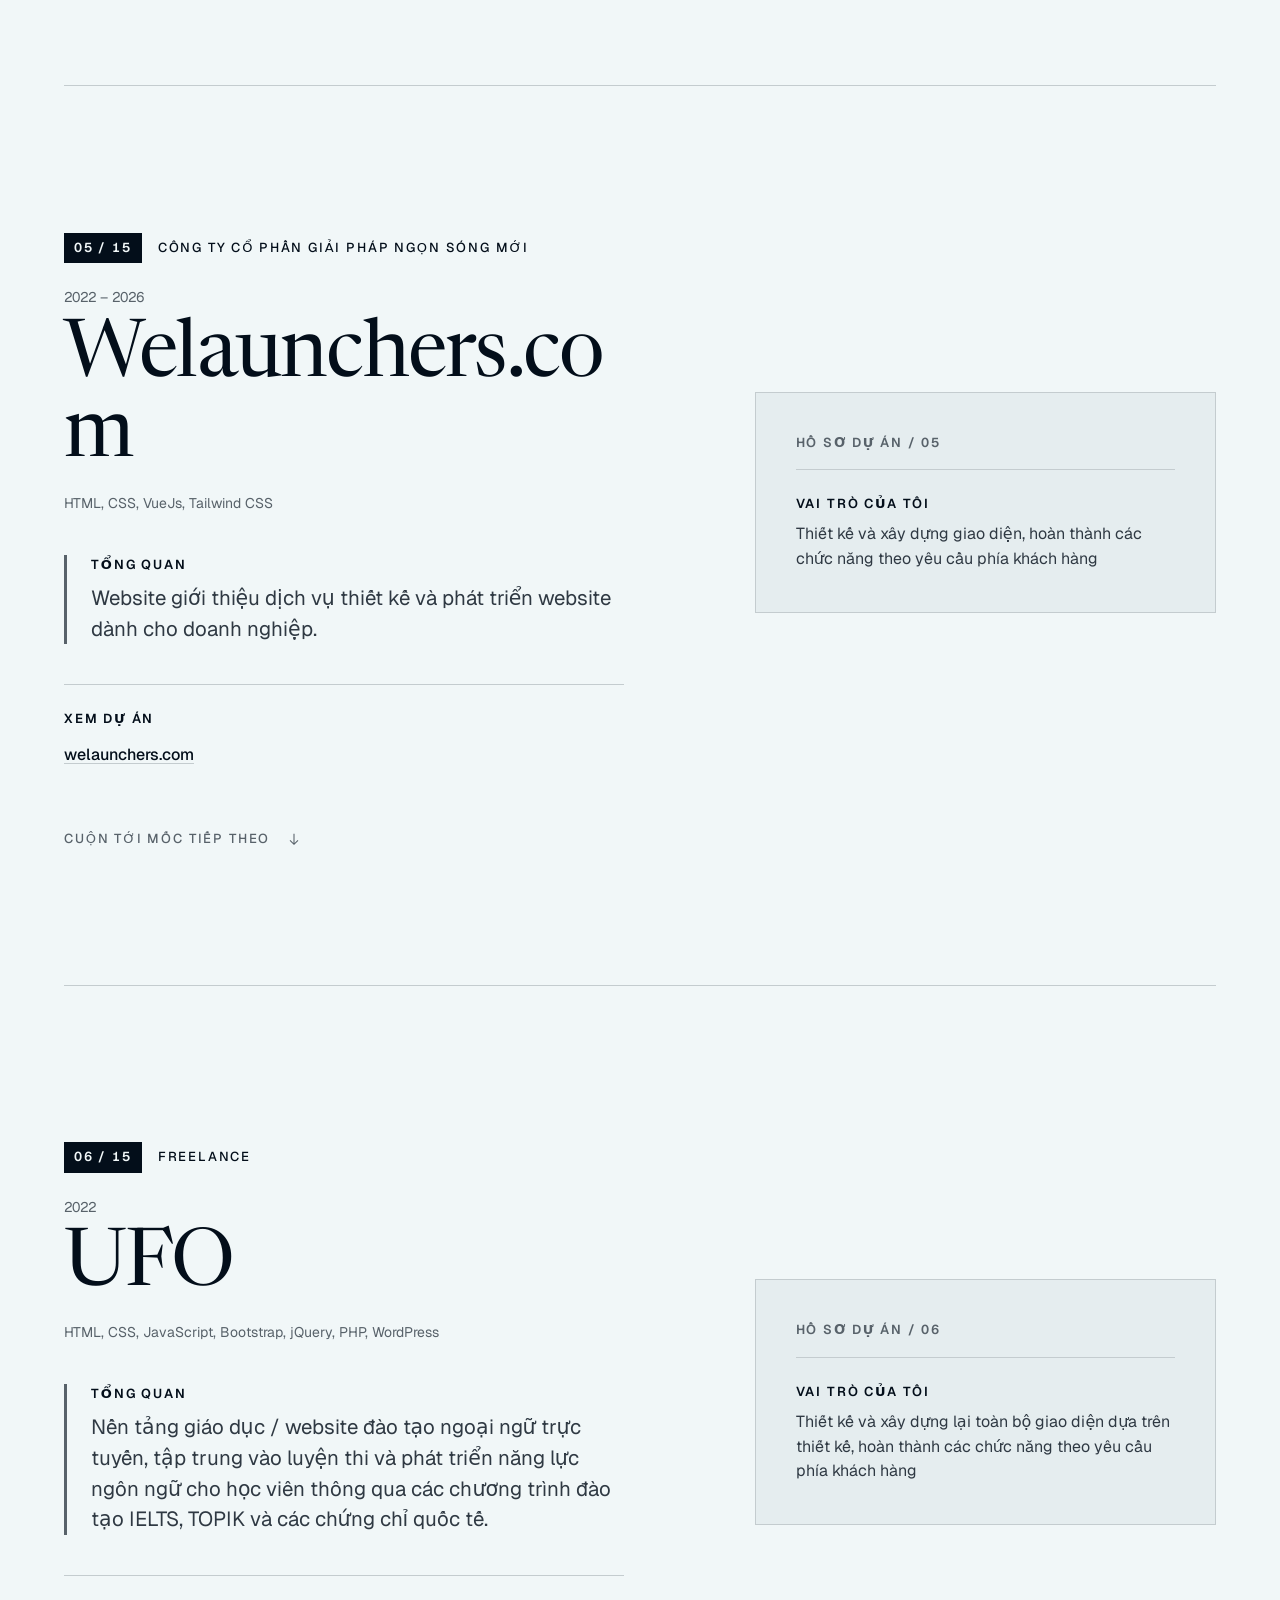
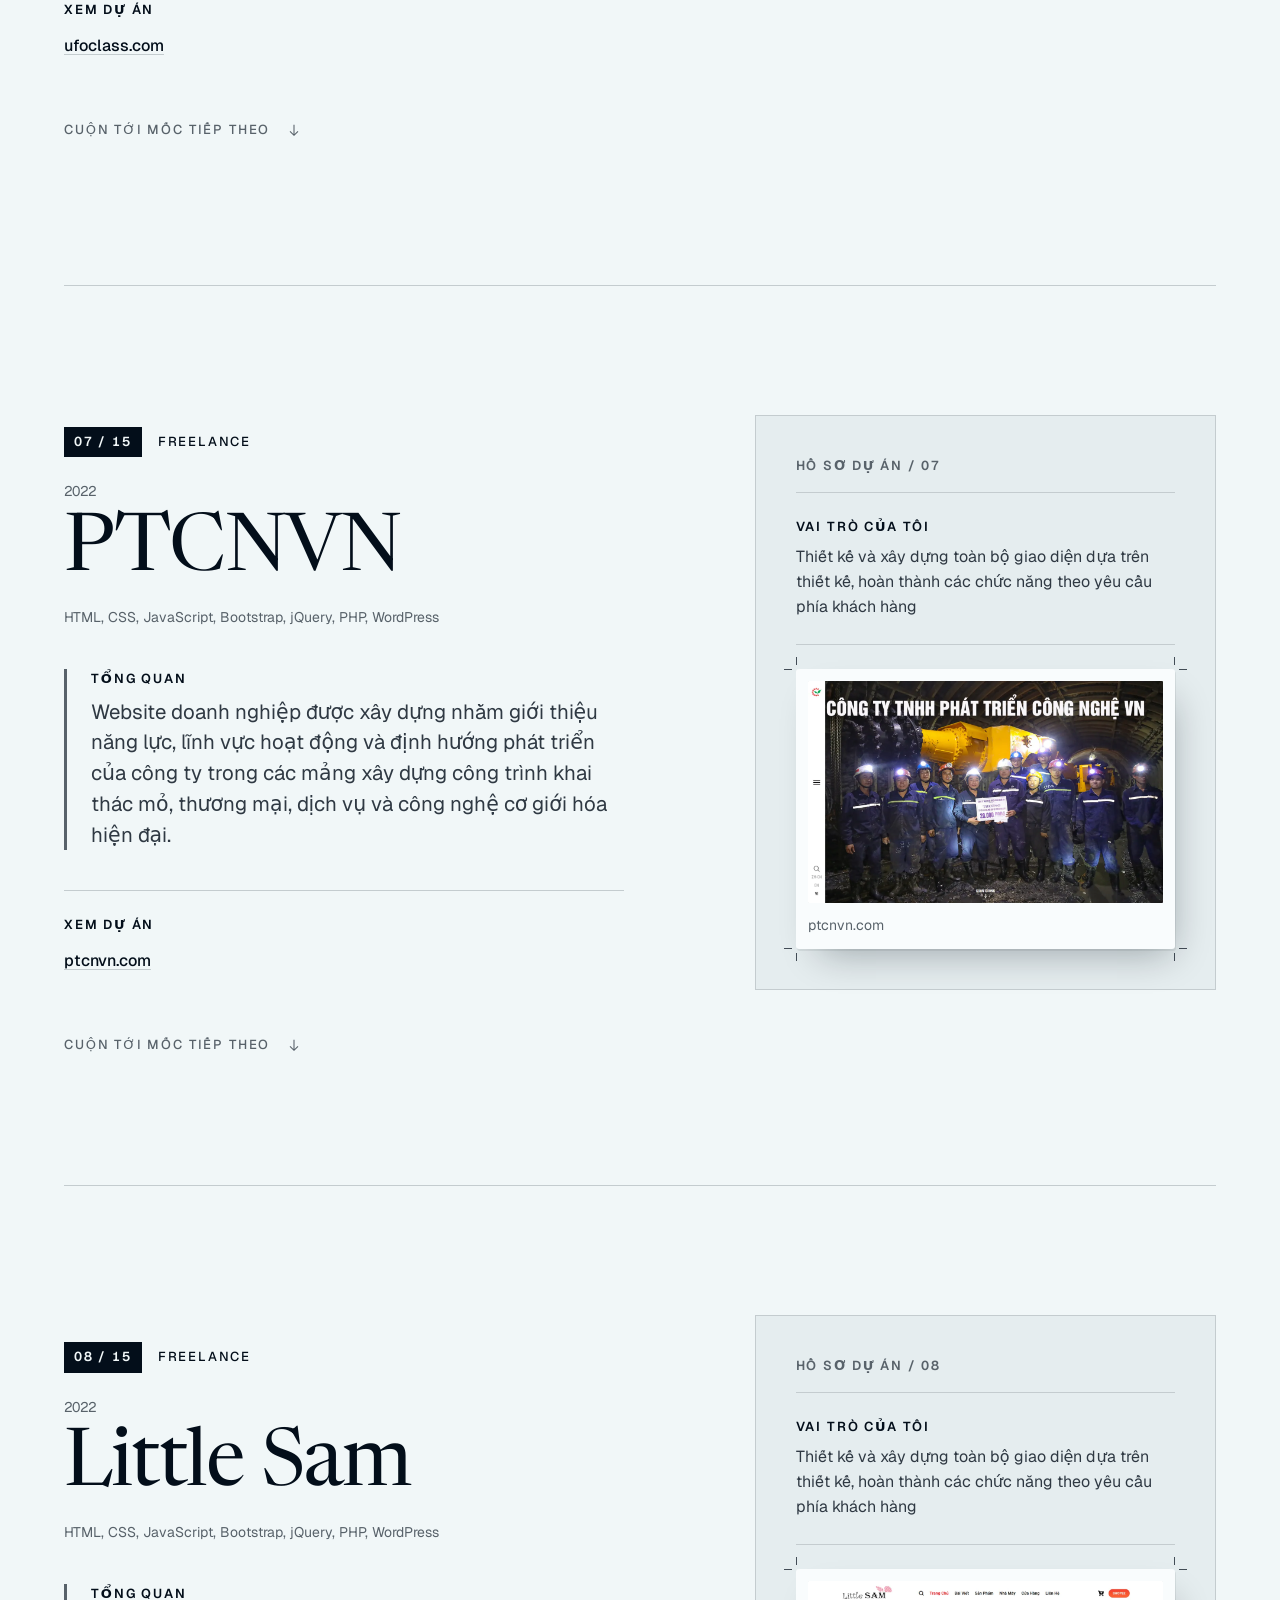
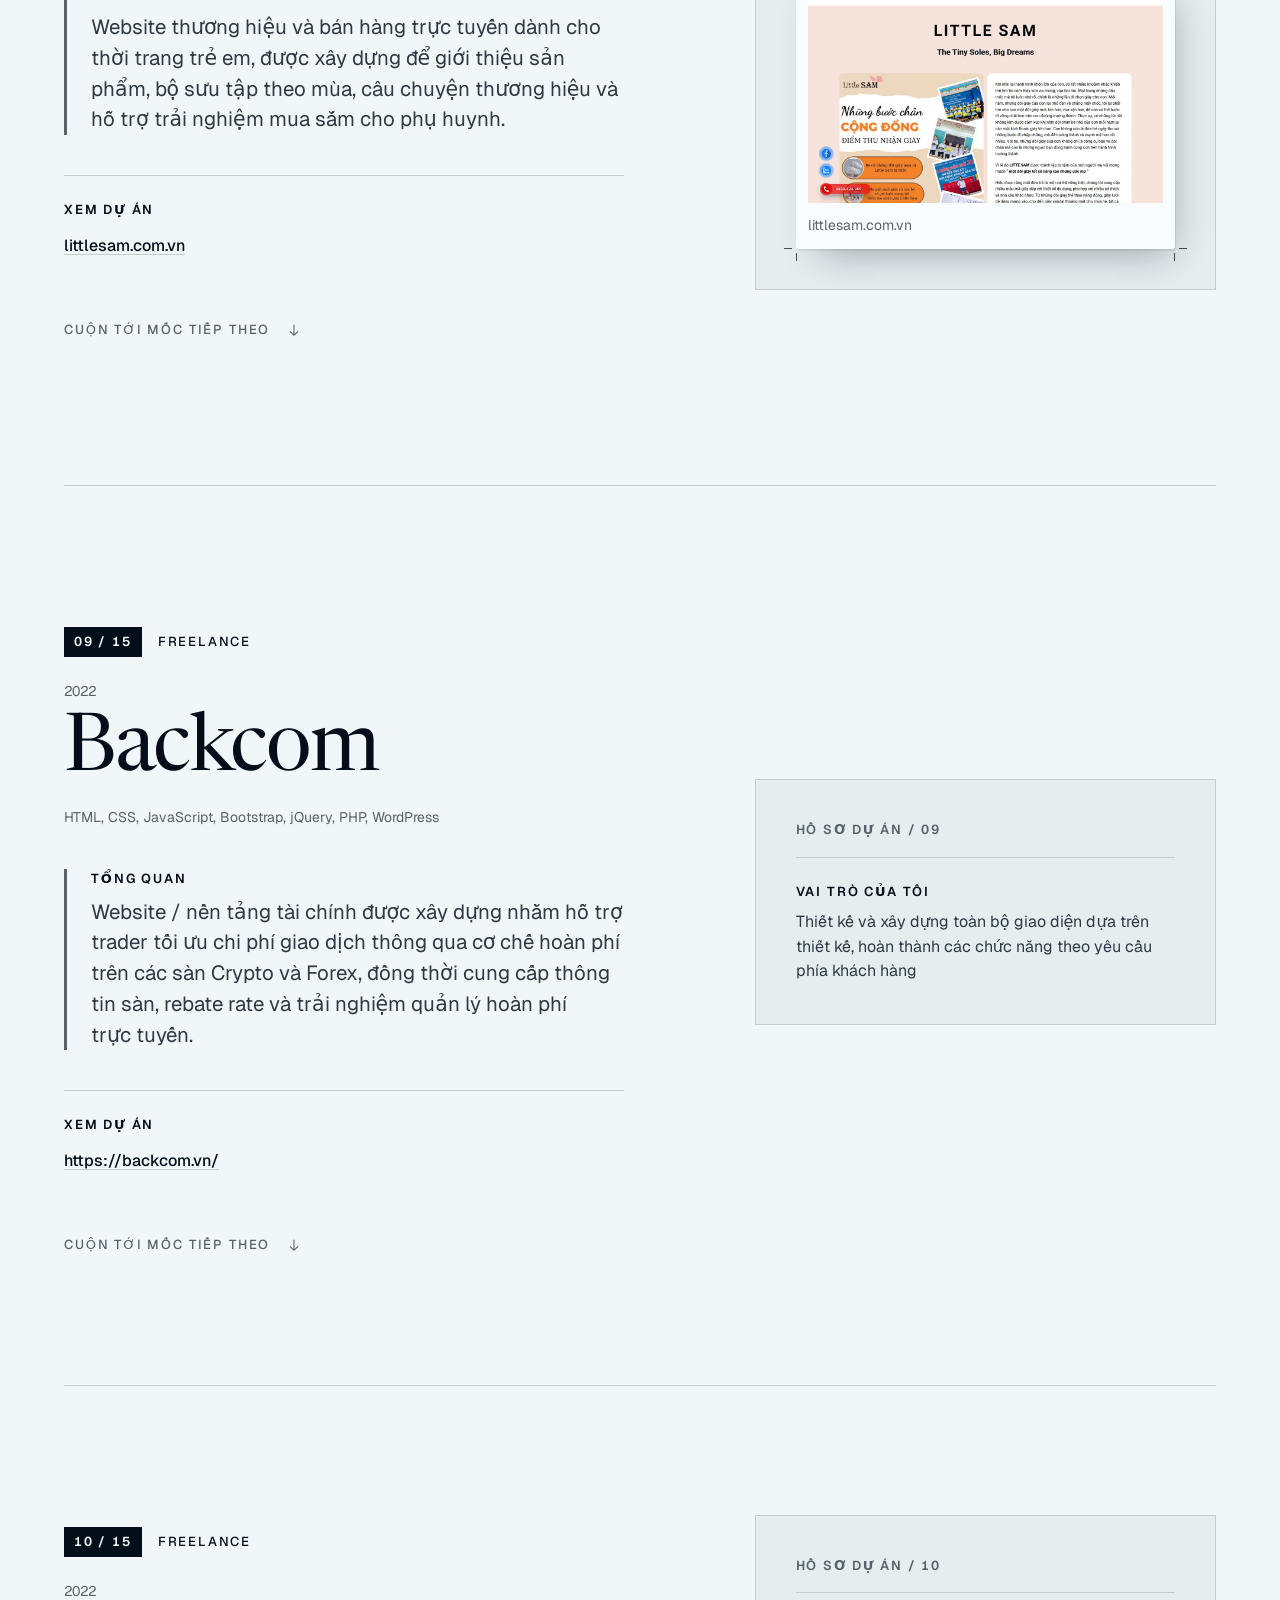
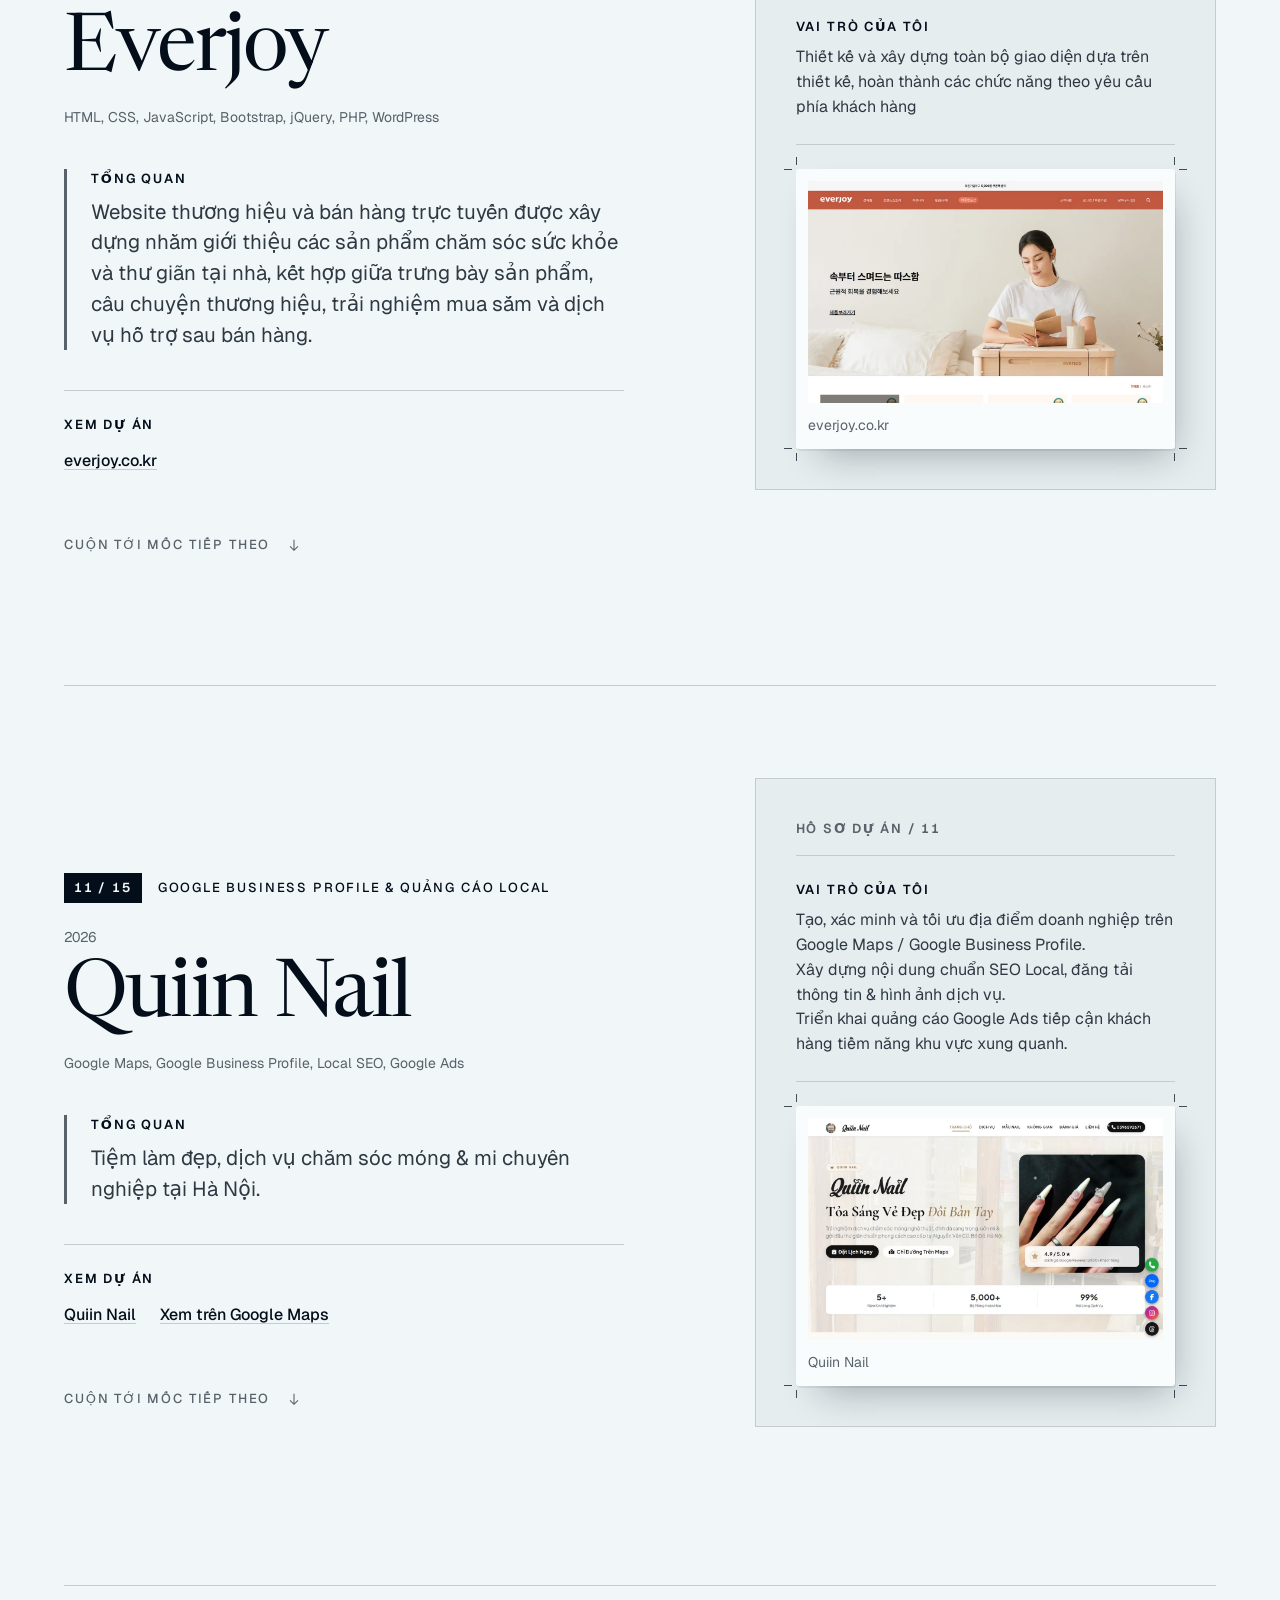
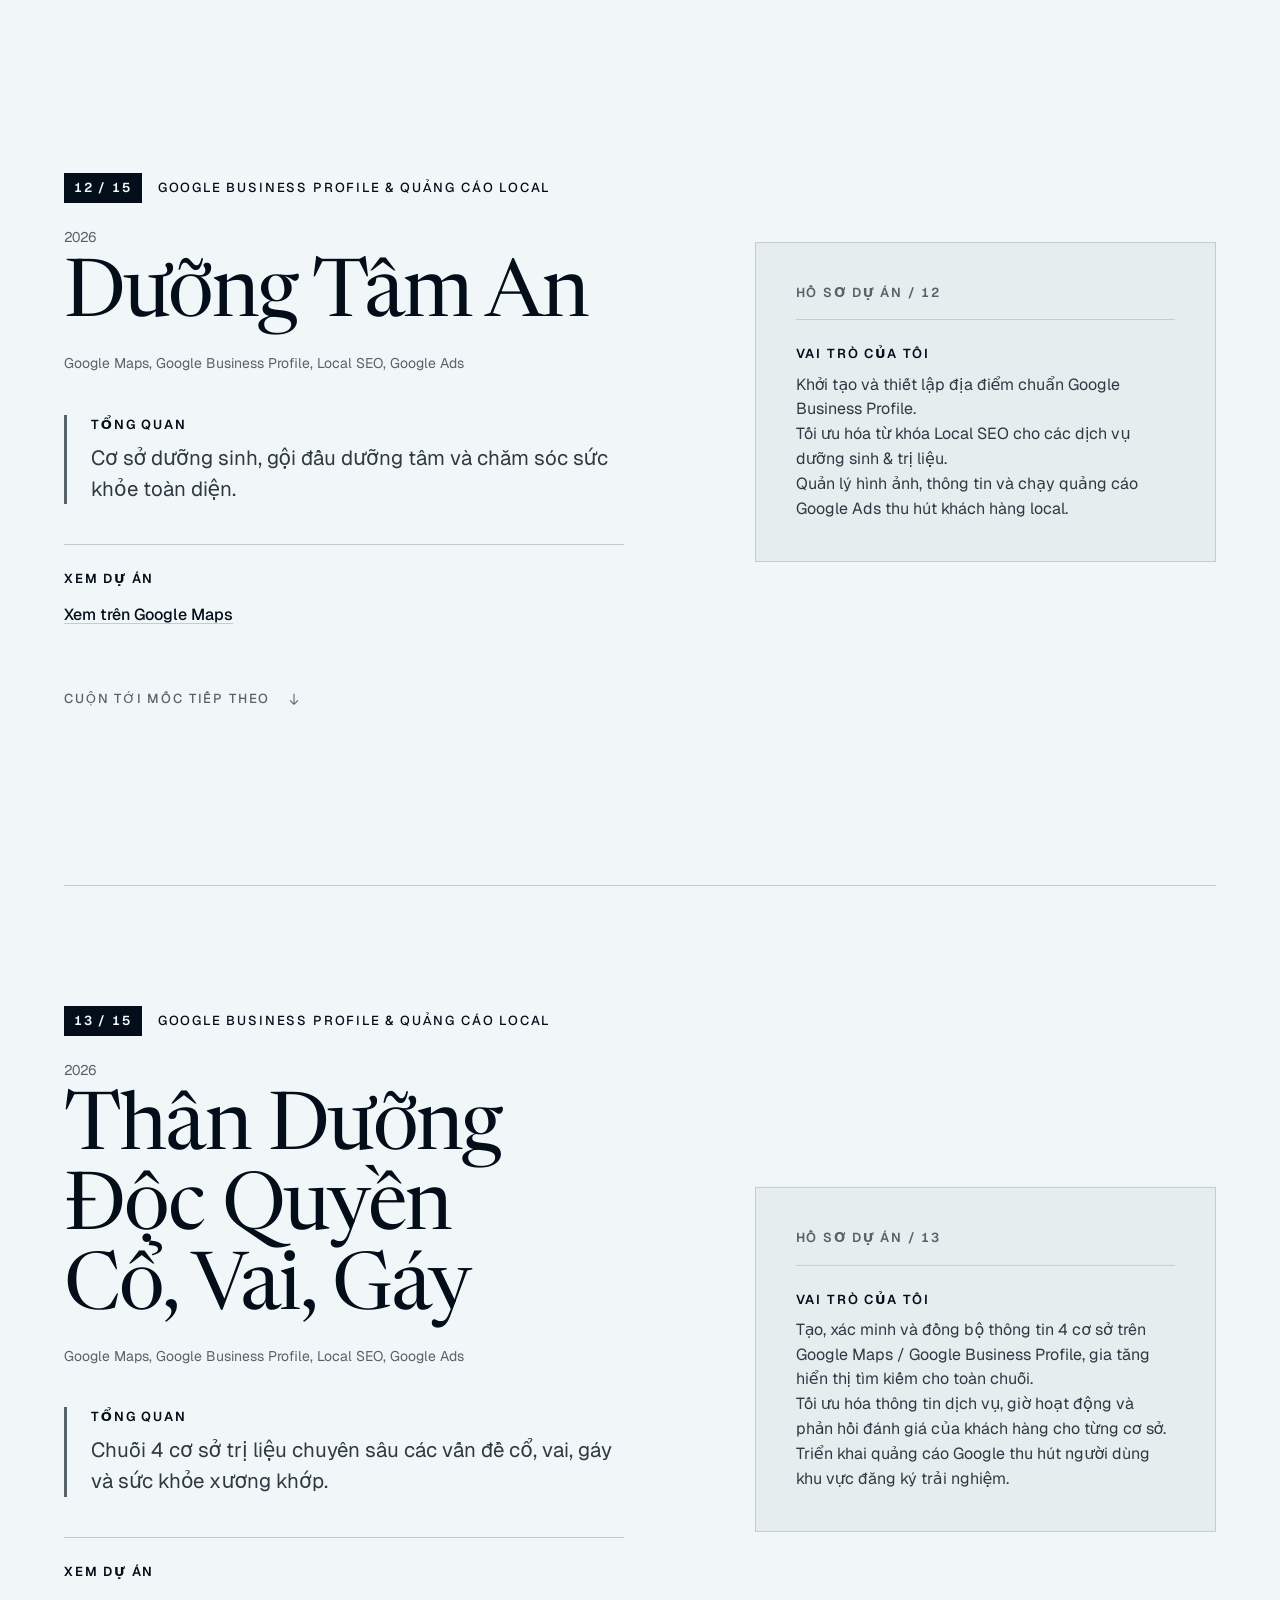
==== commit a3a5c069: "Fix issue ahref" ====
--- a/index.html
+++ b/index.html
@@ -743,7 +743,7 @@
                 <div class="contact-main">
                     <h2><span class="t" data-vi="Hãy cùng nhau tạo ra điều tuyệt vời." data-en="Let's build something great together.">Hãy cùng nhau tạo ra điều tuyệt vời.</span></h2>
                     <p class="contact-sub"><span class="t" data-vi="Tôi luôn sẵn sàng đón nhận các cơ hội mới và cộng tác thú vị. Hãy liên hệ tôi nếu bạn có dự án nào cần hợp tác hay có 1 ý tưởng về 1 trang web cho riêng mình." data-en="I'm always open to new opportunities and exciting collaborations. Please contact me if you have a project you'd like to work on or an idea for your own website.">Tôi luôn sẵn sàng đón nhận các cơ hội mới và cộng tác thú vị. Hãy liên hệ tôi nếu bạn có dự án nào cần hợp tác hay có 1 ý tưởng về 1 trang web cho riêng mình.</span></p>
-                    <a class="email" href="mailto:vubinh120720@gmail.com">vubinh120720@gmail.com</a>
+                    <!--email_off--><a class="email" href="mailto:vubinh120720@gmail.com">vubinh120720@gmail.com</a><!--/email_off-->
                 </div>
                 <dl class="contact-list">
                     <div><dt>Phone / Zalo</dt><dd><a href="https://zalo.me/0813626639" target="_blank" rel="noopener">+84 813 626 639</a></dd></div>
